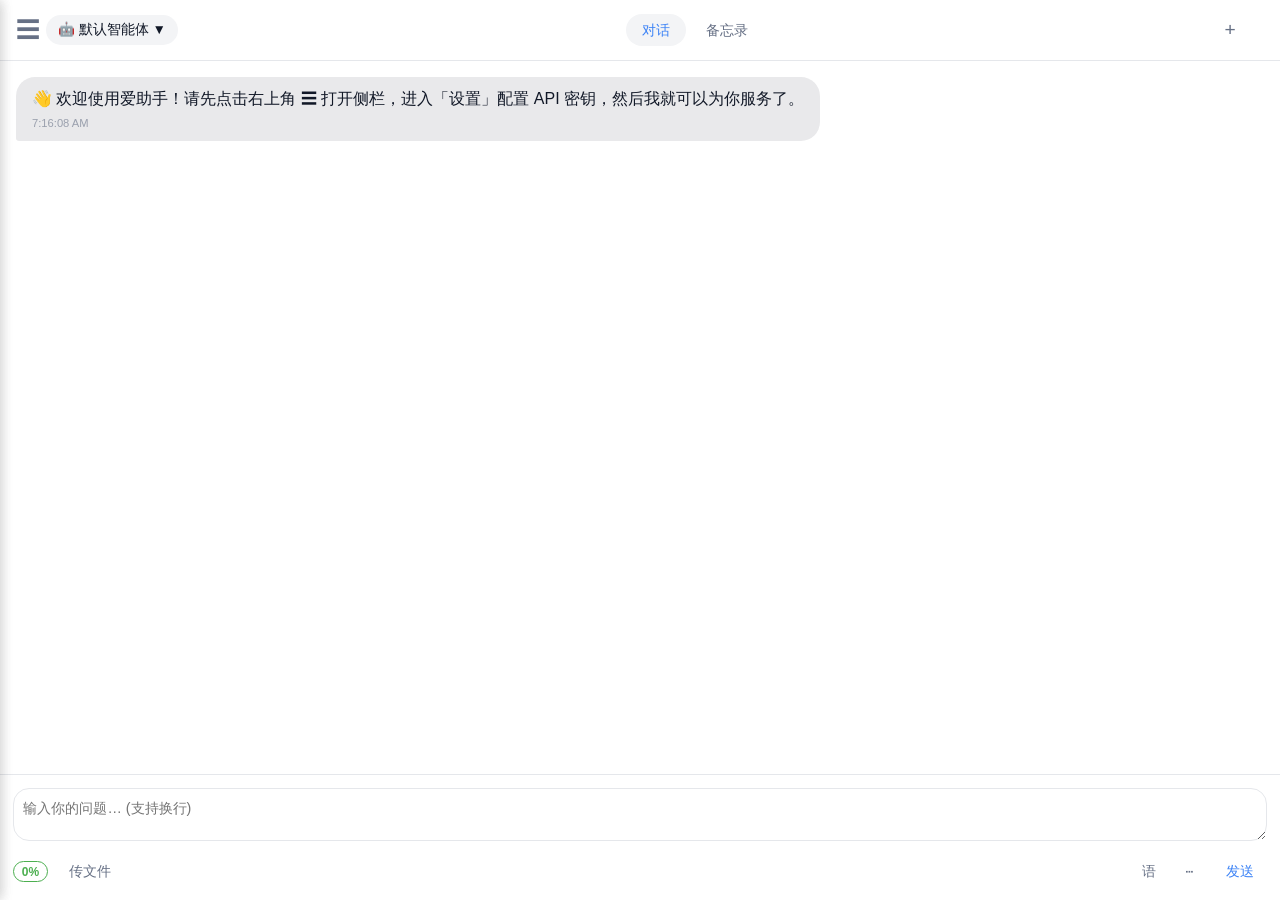
==== entry/src/main/resources/rawfile/index.html @ 748a13b6 "v0.9.19: sync love-helper v7.2.4 — 通话对话记录面板 absolute 覆盖布局 同步 UI 改动：chat-history-panel 去掉 display:fle" ====
﻿<!DOCTYPE html>
<html lang="zh-CN">
<head>
  <meta charset="UTF-8">
  <meta name="viewport" content="width=device-width, initial-scale=1.0, viewport-fit=cover, user-scalable=no">
  <title>私人AI助理 · 鸿蒙原生</title>
  <!-- 鸿蒙 WebView rawfile 下 navigator.onLine 误判离线，强制返回 true -->
  <script>
    try { Object.defineProperty(navigator, 'onLine', { get: () => true }); } catch(e) {}
    // Bridge 命名兼容：原生侧注册为 __nativeBridge__，同时暴露 nativeBridge 别名
    Object.defineProperty(window, 'nativeBridge', { get: function() { return window.__nativeBridge__; }, configurable: true });

    // 鸿蒙边缘返回/返回键处理
    // 按优先级逐层关闭：动态遮罩 > 浮层 > 抽屉 > 菜单 > 工具条 > 面板 > 退出App
    window._handleBack = function() {
      // === 第1层：动态遮罩对话框（按ID查找） ===
      var dynamicOverlays = ['整理确认卡片', '压缩确认对话框', '__导出选择对话框__'];
      for (var i = 0; i < dynamicOverlays.length; i++) {
        var el = document.getElementById(dynamicOverlays[i]);
        if (el) { el.remove(); return; }
      }
      // 智能体编辑遮罩（className不是id，用querySelector）
      var editMask = document.querySelector('.智能体编辑-编辑遮罩');
      if (editMask) { editMask.remove(); return; }
      // 智能体权限向导遮罩
      var permMask = document.querySelector('.智能体编辑-权限浮层-遮罩');
      if (permMask) { permMask.remove(); return; }
      // 动态创建的文件夹选择对话框 — 点取消按钮触发resolve(null)而不是直接remove，避免Promise卡死
      var folderDialog = document.querySelector('.智能体权限向导-遮罩');
      if (folderDialog) {
        var cancelBtn = folderDialog.querySelector('button[data-action="cancel"], button:last-child');
        if (cancelBtn) { cancelBtn.click(); return; }
        folderDialog.remove(); return;
      }

      // === 第2层：静态浮层（设置、添加智能体、冲突、头像预览） ===
      var overlays = document.querySelectorAll('.浮层');
      for (var i = 0; i < overlays.length; i++) {
        if (overlays[i].style.display !== 'none') {
          overlays[i].style.display = 'none';
          return;
        }
      }

      // === 第3层：抽屉（会话抽屉 / 备忘录抽屉） ===
      var drawer = document.querySelector('.抽屉.打开');
      if (drawer) { if (window.关闭抽屉) window.关闭抽屉(); return; }

      // === 第4层：编辑页面专属弹层 ===
      var activePanel = document.querySelector('.内容面板.激活');
      if (activePanel && activePanel.id === '编辑页面') {
        // 字号抽屉（有遮罩）
        if (window.隐藏字号抽屉) {
          var drawer = document.getElementById('字号抽屉');
          if (drawer && drawer.classList.contains('显示')) { window.隐藏字号抽屉(); return; }
        }
        // 格式菜单
        var fmtMenu = document.querySelector('.浮动格式菜单');
        if (fmtMenu && window.关闭格式菜单) { window.关闭格式菜单(); return; }
        // AI菜单
        var aiMenuCheck = document.querySelector('.ai辅助菜单');
        if (aiMenuCheck) { if (window.关闭AI菜单) window.关闭AI菜单(); return; }
        // 选区工具条
        var toolbar = document.getElementById('选区工具条');
        if (toolbar && toolbar.style.display !== 'none') { toolbar.style.display = 'none'; return; }
        // 颜色面板
        var cp = document.getElementById('颜色面板');
        if (cp && cp.style.display !== 'none') { cp.style.display = 'none'; return; }
        // 文件夹下拉菜单（在编辑页面内）
        var folderMenu = document.getElementById('文件夹下拉菜单');
        if (folderMenu && folderMenu.classList.contains('显示')) { if (window.关闭文件夹下拉菜单) window.关闭文件夹下拉菜单(); return; }
        // 标签选择页
        var tagPage = document.getElementById('标签选择页');
        if (tagPage && tagPage.style.display !== 'none') { if (window.关闭标签选择页) window.关闭标签选择页(); return; }
      }

      // === 第5层：备忘录面板专属弹层 ===
      if (activePanel && activePanel.id === '备忘录面板') {
        var folderMenu2 = document.getElementById('文件夹下拉菜单');
        if (folderMenu2 && folderMenu2.classList.contains('显示')) { if (window.关闭文件夹下拉菜单) window.关闭文件夹下拉菜单(); return; }
        var floatMenu = document.getElementById('全局浮动菜单');
        if (floatMenu && floatMenu.classList.contains('显示')) { if (window.关闭全局浮动菜单) window.关闭全局浮动菜单(); return; }
      }

      // === 第6层：对话面板专属弹层 ===
      if (activePanel && activePanel.id === '对话面板') {
        var moreMenu = document.querySelector('.更多菜单 .下拉内容.显示');
        if (moreMenu) { if (window.关闭更多菜单) window.关闭更多菜单(); return; }
      }

      // === 第6.5层：标签选择页（任何面板都可能打开） ===
      var tagPage = document.getElementById('标签选择页');
      if (tagPage && tagPage.style.display !== 'none') { if (window.关闭标签选择页) window.关闭标签选择页(); return; }

      // === 第7层：智能体编辑弹窗（记忆库面板） ===
      var ae = document.querySelector('.智能体编辑-编辑弹窗');
      if (ae) { ae.remove(); return; }

      // === 第7.5层：展开的卡片（优先于面板切换，否则侧滑返回会跳面板而不收起卡片） ===
      if (window._当前展开的卡片 && window._当前展开的卡片()) { if (window._收起所有卡片) window._收起所有卡片(); return; }

      // === 第8层：子面板切换 ===
      if (activePanel && activePanel.id !== '对话面板') {
        if (window.切换标签) {
          if (activePanel.id === '编辑页面') { window.切换标签('备忘录面板'); return; }
          else { window.切换标签('对话面板'); return; }
        }
      }

      // === 第9层：展开的卡片（已在第7.5层处理，此处为安全兜底） ===
      if (window._当前展开的卡片 && window._当前展开的卡片()) { if (window._收起所有卡片) window._收起所有卡片(); return; }

      // === 第10层：多选模式 ===
      if (window.多选状态 && window.多选状态.isActive) { if (window.多选状态.退出多选) window.多选状态.退出多选(); return; }

      // === 第11层：无任何面板可关 → 退出 App ===
      if (window.nativeBridge) { window.nativeBridge.exitApp(); return; }
    };
  </script>

  <!-- Live2D 运行时（融合新增，语音通话模式使用） -->
  <script src="live2dcubismcore.min.js"></script>
  <script src="l2d.bundle.js"></script>

  <link rel="stylesheet" href="css/样式.css?v=20260430i">
  <link rel="stylesheet" href="css/智能体编辑面板-样式.css">
  <link rel="stylesheet" href="assets/css/font-awesome.min.css">
  
  <!-- 核心模块：存储适配器必须最先加载 -->
  <script src="js模块/存储适配器.js"></script>
  
  <!-- 调试日志工具 -->
  <script src="js模块/调试日志.js"></script>
  
  <!-- 智能体管理模块 -->
  <script src="js模块/智能体管理.js?v=20260502a"></script>
  
  <!-- 记忆管理模块 -->
  <script src="js模块/AI记忆管理器.js?v=20260501e"></script>
  <script src="js模块/记忆压缩.js?v=20260501a"></script>
  <script src="js模块/智能提取.js?v=20260502a"></script>
  <script src="js模块/生成周报.js?v=20260501f"></script>
  <script src="js模块/数据备份.js?v=20260502a"></script>
  <script src="js模块/API调用.js?v=20260502a"></script>
  <script src="js模块/对话管理.js?v=20260502b"></script>
    <!-- 备忘录管理模块（拆分） -->
  <script src="js模块/多选状态管理器.js"></script>
  <script src="js模块/备忘录数据.js?v=20260501d"></script>
  <script src="js模块/备忘录管理器.js"></script>
  <script src="js模块/备忘录渲染.js?v=20260423b"></script>
  <script src="js模块/卡片滑动.js"></script>
  <script src="js模块/备忘录事件.js?v=20260423b"></script>
  <script src="js模块/备忘录接口.js"></script>
      <script src="https://cdn.sheetjs.com/xlsx-0.20.3/package/dist/xlsx.full.min.js"></script>
      <script src="js模块/jszip.min.js"></script>
  <script src="js模块/导出功能.js?v=20260423b"></script>
  <script>
    console.log('[DEBUG v4] 对话管理.js 加载了吗？', typeof window.添加消息到界面);
  </script>

  <script src="js模块/设置管理.js?v=20260430i"></script>
  
  <!-- 主入口拆分模块（UI事件绑定） -->
  <script src="js模块/全局函数.js"></script>
  <script src="js模块/智能体选择器.js?v=20260423b"></script>
  <script src="js模块/抽屉.js?v=20260423b"></script>
  <script src="js模块/标签页.js"></script>
  <script src="js模块/对话面板.js"></script>
  <script src="js模块/抽屉底部.js"></script>
  <script src="js模块/文件上传.js"></script>
  <script src="js模块/更多菜单.js"></script>
  <script src="js模块/设置浮层.js?v=20260430i"></script>
  <script src="js模块/备忘录UI.js?v=20260423b"></script>
  <script src="js模块/智能体编辑面板.js?v=20260502b"></script>
  <script src="js模块/智能体权限向导.js"></script>

  <!-- ★ 语音通话模块（融合新增） -->
  <script src="js模块/TTS-ASR桥接.js"></script>
  <script src="js模块/通话管理.js"></script>
  <script src="js模块/角色管理.js"></script>

  <!-- 最后加载初始化 -->
  <script src="js模块/初始化.js?v=20260430e"></script>
</head>
<body style="background:#0a0e1a">
<!-- 诗意启动画面：纯 CSS，JS 加载完自动隐藏 -->
<style>
  #启动loading { position:fixed; inset:0; z-index:999999; background:linear-gradient(135deg,#0a0e1a 0%,#1a2847 40%,#2d1f4a 100%); display:flex; flex-direction:column; align-items:center; justify-content:center; transition: opacity 0.8s ease; overflow:hidden; }
  #启动loading.隐藏 { opacity:0; pointer-events:none; }
  #启动loading .cloud-icon { width:72px; height:72px; border-radius:50%; background:linear-gradient(135deg,#6e8efb,#a777e3); box-shadow:0 0 40px rgba(110,142,251,0.3); margin-bottom:28px; }
  #启动loading .splash-title { font-size:32px; font-weight:300; color:rgba(255,255,255,0.95); letter-spacing:12px; margin-bottom:16px; }
  #启动loading .splash-couplet { font-size:13px; color:rgba(255,255,255,0.45); letter-spacing:3px; line-height:2; text-align:center; }
  #启动loading .star { position:absolute; width:2px; height:2px; background:#fff; border-radius:50%; }
  #启动loading .star1 { top:15%; left:20%; animation:twinkle 3s ease-in-out infinite; }
  #启动loading .star2 { top:25%; left:75%; animation:twinkle 4s ease-in-out 1s infinite; }
  #启动loading .star3 { top:60%; left:85%; animation:twinkle 3.5s ease-in-out 0.5s infinite; }
  @keyframes twinkle { 0%,100%{opacity:0.2;transform:scale(1)} 50%{opacity:0.8;transform:scale(1.5)} }

  /* ===== 通话验证浮层（融合 Phase 0，保留不动） ===== */
  #通话验证浮层 { position: fixed; inset: 0; z-index: 99999; background: linear-gradient(180deg,#0a0e1a 0%,#101018 100%); display: none; flex-direction: column; }
  #通话验证浮层.显示 { display: flex; }
  #通话验证浮层 .验证头部 { display: flex; align-items: center; justify-content: space-between; padding: 16px 20px; padding-top: max(env(safe-area-inset-top, 0px), 16px); flex-shrink: 0; border-bottom: 1px solid rgba(255,255,255,0.04); }
  #通话验证浮层 .验证头部 .标题 { font-size: 15px; font-weight: 500; color: rgba(255,255,255,0.85); }
  #通话验证浮层 .关闭验证按钮 { width: 34px; height: 34px; border-radius: 50%; background: rgba(255,255,255,0.06); border: 1px solid rgba(255,255,255,0.06); color: rgba(255,255,255,0.45); font-size: 16px; cursor: pointer; display: flex; align-items: center; justify-content: center; }
  #通话验证浮层 .关闭验证按钮:active { background: rgba(255,255,255,0.12); }
  #通话验证浮层 .验证结果区 { flex: 1; overflow-y: auto; padding: 16px 20px; }
  #通话验证浮层 .验证步骤 { padding: 10px 14px; margin-bottom: 6px; border-radius: 8px; font-size: 13px; line-height: 1.5; background: rgba(255,255,255,0.025); color: rgba(255,255,255,0.4); transition: all 0.25s ease; }
  #通话验证浮层 .验证步骤.通过 { background: rgba(34,197,94,0.08); color: #4ade80; }
  #通话验证浮层 .验证步骤.失败 { background: rgba(239,68,68,0.08); color: #f87171; }
  #通话验证浮层 .验证步骤.进行中 { background: rgba(59,130,246,0.08); color: #60a5fa; }
  #通话验证浮层 .画布容器 { margin: 0 20px 24px; border-radius: 14px; overflow: hidden; background: rgba(255,255,255,0.015); border: 1px solid rgba(255,255,255,0.04); display: flex; align-items: center; justify-content: center; aspect-ratio: 1; max-height: 280px; }
  #通话验证浮层 .画布容器 canvas { width: 100%; height: 100%; object-fit: contain; }

    
/* 流云记适配：语音通话浮层 = call-container */
#语音通话浮层 { width:100%; height:100vh; display:flex; flex-direction:column; position:relative; overflow:hidden; }

/* 语音通话浮层 = call-container 别名 */
#语音通话浮层 { width:100%; height:100vh; display:flex; flex-direction:column; position:relative; overflow:hidden; background:#0a0a0f; }
#语音通话浮层 .call-bg { position:absolute; inset:0; background:radial-gradient(ellipse at 50% 30%, #1a1a2e 0%, #0a0a0f 70%); z-index:0; }
#语音通话浮层 > *:not(.call-bg):not(.input-panel):not(.loading-overlay):not(.caption-area):not(.chat-toggle-btn) { position:relative; z-index:1; }
/* ===== 语音通话核心UI（豆包原版完整搬入） ===== */
* { margin:0; padding:0; box-sizing:border-box; }
html,body { width:100%; height:100%; overflow:hidden; font-family:-apple-system,"PingFang SC","Helvetica Neue",sans-serif; background:#0a0a0f; color:#fff; -webkit-font-smoothing:antialiased; }

/* ===== 角色选择页 ===== */
.char-select { position:absolute; inset:0; z-index:100; background:#0a0a0f; display:flex; flex-direction:column; padding:40px 20px 20px; overflow-y:auto; transition:opacity 0.5s,transform 0.5s; }
.char-select.hidden { opacity:0; transform:scale(1.05); pointer-events:none; }
.char-select-title { font-size:22px; font-weight:700; text-align:center; padding:24px 0 6px; background:linear-gradient(135deg,#fff 30%,rgba(255,255,255,0.5)); -webkit-background-clip:text; -webkit-text-fill-color:transparent; background-clip:text; }
.char-select-subtitle { font-size:13px; color:rgba(255,255,255,0.3); text-align:center; margin-bottom:24px; }
.call-bg { position:absolute; inset:0; z-index:0; background:radial-gradient(ellipse 120% 60% at 50% 20%, rgba(59,130,246,0.15) 0%, transparent 70%), radial-gradient(ellipse 80% 50% at 20% 70%, rgba(139,92,246,0.10) 0%, transparent 60%), radial-gradient(ellipse 70% 50% at 80% 65%, rgba(236,72,153,0.08) 0%, transparent 55%), linear-gradient(180deg,#0a0a0f 0%,#101018 40%,#0f0f1a 100%); }
.status-bar { position:relative; z-index:10; height:54px; display:flex; align-items:center; justify-content:space-between; padding:0 20px; padding-top:env(safe-area-inset-top,0); flex-shrink:0; }
.status-left { display:flex; flex-direction:column; align-items:flex-start; gap:2px; }
.status-role-name { font-size:11px; color:rgba(255,255,255,0.35); letter-spacing:1px; }
.status-dot { width:8px; height:8px; border-radius:50%; background:#22c55e; box-shadow:0 0 8px rgba(34,197,94,0.5); animation:pulse 2s infinite; display:var(--dot-display,block); flex-shrink:0; }
@keyframes pulse { 0%,100%{opacity:1} 50%{opacity:0.5} }
.status-text { font-size:13px; color:rgba(255,255,255,0.6); }
.hero-area { position:relative; z-index:2; flex:1; display:flex; flex-direction:column; align-items:center; justify-content:center; min-height:0; overflow:hidden; }
.live2d-container { position:relative; width:100%; flex:1; display:flex; align-items:center; justify-content:center; overflow:hidden; }
#live2dCanvas { width:100%; height:100%; display:block; }
.role-name { position:relative; z-index:3; font-size:18px; font-weight:600; letter-spacing:1px; background:linear-gradient(135deg,#fff 30%,rgba(255,255,255,0.6)); -webkit-background-clip:text; -webkit-text-fill-color:transparent; background-clip:text; }
.role-title { position:relative; z-index:3; font-size:11px; color:rgba(255,255,255,0.2); letter-spacing:2px; text-transform:uppercase; margin-bottom:4px; }
.role-status { position:relative; z-index:3; font-size:13px; color:rgba(255,255,255,0.45); transition:all 0.3s; }
.role-status.listening { color:rgba(34,197,94,0.8); }
.role-status.speaking { color:var(--accent-color,rgba(59,130,246,0.9)); }
.role-status.recording { color:rgba(239,68,68,0.8); }
.call-timer { position:relative; z-index:3; font-size:12px; color:rgba(255,255,255,0.3); font-variant-numeric:tabular-nums; letter-spacing:2px; font-weight:300; }
.action-bar { position:relative; z-index:10; padding:20px 20px 36px; padding-bottom:calc(env(safe-area-inset-bottom,0)+36px); display:flex; align-items:center; justify-content:center; gap:28px; flex-shrink:0; background:linear-gradient(0deg,rgba(10,10,15,0.9) 0%,transparent 100%); }
.main-mic { width:72px; height:72px; border-radius:50%; background:linear-gradient(135deg,var(--accent-color,#3b82f6),var(--accent-color-dark,#2563eb)); display:flex; align-items:center; justify-content:center; cursor:pointer; transition:all 0.3s; box-shadow:0 4px 20px rgba(59,130,246,0.3); position:relative; }
.main-mic.muted { background:rgba(255,255,255,0.1); box-shadow:none; }
.main-mic.recording { background:linear-gradient(135deg,#ef4444,#dc2626); box-shadow:0 4px 20px rgba(239,68,68,0.3); animation:micPulse 1.2s infinite; }
.main-mic.locked-recording { background:linear-gradient(135deg,#07c160,#059a4e); box-shadow:0 4px 20px rgba(7,193,96,0.3); animation:micPulse 1.2s infinite; }
.main-mic.mode-active { background:linear-gradient(135deg,#ef4444,#dc2626); box-shadow:0 4px 20px rgba(239,68,68,0.3); animation:micPulse 1.2s infinite; }
@keyframes micPulse { 0%,100%{transform:scale(1)} 50%{transform:scale(1.06)} }
@keyframes lockPulse { 0%,100%{transform:scale(1)} 50%{transform:scale(1.15)} }
.btn-recording { -webkit-user-select:none; user-select:none; -webkit-touch-callout:none; backdrop-filter:blur(8px); -webkit-backdrop-filter:blur(8px); background:rgba(255,255,255,0.06); border:1px solid rgba(255,255,255,0.08); transition:all 0.25s; }
.btn-recording.highlight { background:#f56c6c; color:#fff; border-color:#f56c6c; transform:scale(1.15); box-shadow:0 2px 12px rgba(245,108,108,0.4); }
.btn-recording.mode-highlight { background:#07c160; color:#fff; border-color:#07c160; transform:scale(1.15); box-shadow:0 2px 12px rgba(7,193,96,0.4); }
.btn-recording.lock-highlight { background:#ef4444; color:#fff; border-color:#ef4444; box-shadow:0 2px 12px rgba(239,68,68,0.4); animation:lockPulse 1.2s infinite; }
.btn-hidden { visibility:hidden !important; pointer-events:none !important; }
.main-mic.muted .mic-bar { display:block; }
.mic-bar { display:none; position:absolute; width:28px; height:2px; background:#ef4444; border-radius:1px; transform:rotate(-45deg); }

/* 录音波形动画 */
.mic-wave-wrap { position:relative; display:flex; align-items:center; justify-content:center; }
.mic-wave-bars { display:none; position:absolute; inset:-18px; align-items:flex-end; justify-content:center; gap:6px; pointer-events:none; }
.mic-wave-bars.active { display:flex; }
.mic-wave-bar { width:4px; border-radius:2px; background:linear-gradient(180deg, #3b82f6, #60a5fa); animation: waveJump 0.6s ease-in-out infinite; }
.mic-wave-bar:nth-child(1) { height:16px; animation-delay:0s; }
.mic-wave-bar:nth-child(2) { height:22px; animation-delay:0.1s; }
.mic-wave-bar:nth-child(3) { height:28px; animation-delay:0.2s; }
.mic-wave-bar:nth-child(4) { height:22px; animation-delay:0.3s; }
.mic-wave-bar:nth-child(5) { height:16px; animation-delay:0.4s; }
@keyframes waveJump { 0%,100%{transform:scaleY(0.4);opacity:0.5} 50%{transform:scaleY(1);opacity:1} }
.hangup-btn-circle { width:56px; height:56px; border-radius:50%; background:rgba(239,68,68,0.15); border:1px solid rgba(239,68,68,0.2); display:flex; align-items:center; justify-content:center; cursor:pointer; }
.hangup-btn-circle:hover { background:rgba(239,68,68,0.25); }
.hangup-btn-circle:active { transform:scale(0.92); }
.secondary-btn-circle { width:48px; height:48px; border-radius:50%; background:rgba(255,255,255,0.06); border:1px solid rgba(255,255,255,0.08); display:flex; align-items:center; justify-content:center; cursor:pointer; }
/* 面部聚焦缩放 */
.face-zoom-btn { position:absolute; z-index:15; left:12px; top:50%; transform:translateY(-50%); width:40px; height:40px; border-radius:50%; background:rgba(255,255,255,0.06); border:1px solid rgba(255,255,255,0.1); display:flex; align-items:center; justify-content:center; cursor:pointer; transition:all 0.3s; }
.face-zoom-btn.active { background:rgba(59,130,246,0.15); border-color:rgba(59,130,246,0.3); }
.face-zoom-btn svg { width:18px; height:18px; stroke:rgba(255,255,255,0.5); transition:stroke 0.3s; }
.face-zoom-btn.active svg { stroke:rgba(59,130,246,0.8); }
.face-zoom-panel { display:none; position:absolute; z-index:14; left:60px; top:50%; transform:translateY(-50%); height:220px; align-items:center; justify-content:center; background:rgba(15,15,25,0.85); backdrop-filter:blur(16px); -webkit-backdrop-filter:blur(16px); border-radius:20px; padding:16px 10px; border:1px solid rgba(255,255,255,0.06); }
.face-zoom-panel.show { display:flex; }
.face-zoom-slider { writing-mode:vertical-lr; direction:rtl; width:6px; height:180px; background:rgba(255,255,255,0.1); border-radius:3px; outline:none; accent-color:#3b82f6; }
.face-zoom-slider::-webkit-slider-thumb { -webkit-appearance:none; width:22px; height:22px; border-radius:50%; background:#3b82f6; cursor:pointer; box-shadow:0 0 10px rgba(59,130,246,0.4); }
.face-zoom-reset { font-size:10px; color:rgba(255,255,255,0.25); cursor:pointer; text-align:center; margin-top:4px; transition:color 0.2s; }
.face-zoom-reset:hover { color:rgba(255,255,255,0.5); }

.caption-area { position:absolute; z-index:10; left:0; right:0; bottom:100px; padding:0 24px 8px; display:flex; flex-direction:column; align-items:center; gap:4px; pointer-events:none; }
.caption-bubble { max-width:85%; padding:8px 16px; border-radius:16px; font-size:13px; line-height:1.5; backdrop-filter:blur(20px); -webkit-backdrop-filter:blur(20px); animation:captionIn 0.4s ease; text-align:center; }
@keyframes captionIn { from{opacity:0;transform:translateY(12px)scale(0.95)} to{opacity:1;transform:translateY(0)scale(1)} }
.caption-ai { background:var(--助理消息背景, rgba(255,255,255,0.06)); border:1px solid var(--边框色, rgba(255,255,255,0.1)); color:var(--助理消息文字, rgba(255,255,255,0.7)); }
.caption-user { background:var(--用户消息背景, rgba(59,130,246,0.1)); border:1px solid var(--边框色, rgba(59,130,246,0.15)); color:var(--用户消息文字, rgba(147,197,253,0.8)); }
.caption-interim { font-size:12px; color:var(--文字辅色, rgba(255,255,255,0.25)); font-style:italic; }
.chat-toggle-btn { position:relative; z-index:10; font-size:11px; color:rgba(255,255,255,0.2); cursor:pointer; padding:2px 10px; background:rgba(255,255,255,0.02); margin:0 auto 2px; }
.chat-history-panel { position:absolute; z-index:20; left:0; right:0; bottom:0; max-height:0; overflow:hidden; transition:max-height 0.4s cubic-bezier(0.4,0,0.2,1); background:linear-gradient(180deg,rgba(15,15,25,0.95) 0%,rgba(10,10,15,0.98) 100%); backdrop-filter:blur(30px); border-radius:20px 20px 0 0; }
.chat-history-panel.open { max-height:40vh; }
.chat-panel-header { display:flex; align-items:center; justify-content:space-between; padding:14px 20px 8px; border-bottom:1px solid rgba(255,255,255,0.05); flex-shrink:0; }
.chat-panel-title { font-size:14px; color:rgba(255,255,255,0.5); }
.chat-panel-clear { font-size:11px; color:rgba(255,255,255,0.2); cursor:pointer; margin-left:12px; }
.chat-panel-hide { font-size:11px; color:rgba(255,255,255,0.2); cursor:pointer; margin-left:12px; }
.chat-panel-hide:hover { color:rgba(255,255,255,0.5); }
.chat-history-list { overflow-y:auto; max-height:calc(40vh - 44px); -webkit-overflow-scrolling:touch; overscroll-behavior:contain; padding:10px 20px 24px; }
.chat-history-item { display:flex; gap:8px; margin-bottom:10px; }
.chat-history-item .chat-label { font-size:10px; color:rgba(255,255,255,0.2); width:28px; flex-shrink:0; text-align:right; }
.chat-history-item .chat-text { font-size:13px; line-height:1.5; color:rgba(255,255,255,0.6); }
.chat-history-item.user .chat-text { color:rgba(147,197,253,0.8); }
.loading-overlay { display:flex; position:absolute; inset:0; z-index:30; background:rgba(10,10,15,0.9); backdrop-filter:blur(10px); flex-direction:column; align-items:center; justify-content:center; gap:16px; transition:opacity 0.5s; }
.loading-overlay.hide { opacity:0; pointer-events:none; }
.loading-spinner { width:40px; height:40px; border:3px solid rgba(59,130,246,0.15); border-top-color:var(--accent-color,#3b82f6); border-radius:50%; animation:spin 0.8s linear infinite; }
@keyframes spin { to{transform:rotate(360deg)} }
.loading-text { font-size:14px; color:rgba(255,255,255,0.4); letter-spacing:1px; }

/* API Key 面板 + 输入面板 */
.char-switch-btn:hover { background:rgba(255,255,255,0.1); color:rgba(255,255,255,0.7); }
.status-right { display:flex; align-items:center; gap:12px; flex-shrink:0; }
.action-toggle-btn { width:36px; height:36px; border-radius:50%; background:rgba(255,255,255,0.06); border:1px solid rgba(255,255,255,0.08); display:flex; align-items:center; justify-content:center; cursor:pointer; color:rgba(255,255,255,0.5); transition:all 0.3s; flex-shrink:0; }
.action-toggle-btn:hover { background:rgba(255,255,255,0.1); color:rgba(255,255,255,0.8); }

/* ===== 表情动作面板 ===== */
.action-overlay { display:none; position:fixed; inset:0; z-index:900; background:transparent; }
.action-overlay.open { display:block; }
.action-overlay::before { content:''; position:fixed; inset:0; background:rgba(0,0,0,0.15); pointer-events:none; }
.action-panel { position:fixed; top:52px; right:8px; bottom:140px; width:58%; min-width:180px; max-width:260px; background:rgba(20,20,30,0.88); backdrop-filter:blur(24px); -webkit-backdrop-filter:blur(24px); border:1px solid rgba(255,255,255,0.08); border-radius:16px; overflow:hidden; animation:panelSlideIn 0.2s ease-out; box-shadow:-4px 0 24px rgba(0,0,0,0.4); }
@keyframes panelSlideIn { from{opacity:0;transform:translateX(20px);} to{opacity:1;transform:translateX(0);} }
.action-panel-header { display:flex; align-items:center; justify-content:space-between; padding:12px 14px 8px; position:sticky; top:0; z-index:2; background:rgba(20,20,30,0.95); }
.action-panel-title { font-size:13px; font-weight:600; color:rgba(255,255,255,0.7); }
.action-close-btn { width:24px; height:24px; border-radius:50%; background:rgba(255,255,255,0.06); display:flex; align-items:center; justify-content:center; cursor:pointer; font-size:12px; color:rgba(255,255,255,0.4); transition:all 0.2s; }
.action-close-btn:hover { background:rgba(255,68,68,0.2); color:#f44; }
.action-panel-body { padding:0 10px 10px; overflow-y:auto; max-height:calc(100% - 40px); scrollbar-width:thin; scrollbar-color:rgba(255,255,255,0.08) transparent; }
.action-panel-body::-webkit-scrollbar { width:4px; }
.action-panel-body::-webkit-scrollbar-thumb { background:rgba(255,255,255,0.08); border-radius:2px; }
.action-section { margin:4px 0; }
.action-section-label { font-size:11px; font-weight:500; margin-bottom:6px; letter-spacing:0.5px; opacity:0.7; }
.action-btn-grid { display:flex; flex-direction:column; gap:5px; }
.action-expr-grid .action-expr-btn { padding:4px 10px; border-radius:10px; border:1px solid rgba(255,255,255,0.08); background:rgba(255,255,255,0.04); color:rgba(255,255,255,0.7); font-size:12px; cursor:pointer; transition:all 0.2s; white-space:nowrap; }
.action-expr-grid .action-expr-btn:hover { background:rgba(255,255,255,0.1); border-color:rgba(255,255,255,0.2); transform:translateY(-1px); }
.action-expr-grid .action-expr-btn:active { transform:scale(0.95); }
.action-motion-grid .action-motion-btn { padding:4px 10px; border-radius:8px; border:1px solid rgba(139,92,246,0.15); background:rgba(139,92,246,0.08); color:rgba(255,255,255,0.7); font-size:12px; cursor:pointer; transition:all 0.2s; white-space:nowrap; }
.action-motion-grid .action-motion-btn:hover { background:rgba(139,92,246,0.18); border-color:rgba(139,92,246,0.3); transform:translateY(-1px); }
.action-motion-grid .action-motion-btn:active { transform:scale(0.95); }
.action-divider { height:1px; margin:12px 0; background:rgba(255,255,255,0.05); }
.action-empty-tip { color:rgba(255,255,255,0.2); font-size:13px; padding:4px 0; }

@media (min-width:560px) { .call-container { max-width:420px; margin:0 auto; border-radius:32px; height:100vh; max-height:800px; box-shadow:0 0 60px rgba(0,0,0,0.5); }   }

/* 自定义角色面板 */
.addchar-panel { display:none; position:absolute; inset:0; z-index:100; background:rgba(10,10,15,0.95); backdrop-filter:blur(20px); -webkit-backdrop-filter:blur(20px); flex-direction:column; align-items:center; justify-content:center; padding:20px; }
.addchar-panel-inner { width:100%; max-width:380px; max-height:90vh; overflow-y:auto; background:rgba(255,255,255,0.03); border-radius:20px; padding:24px; border:1px solid rgba(255,255,255,0.06); }
.addchar-field { margin-bottom:16px; }
.addchar-field label { display:block; font-size:12px; color:rgba(255,255,255,0.4); margin-bottom:6px; letter-spacing:0.5px; }
.addchar-field input[type="text"], .addchar-field textarea { width:100%; box-sizing:border-box; background:rgba(255,255,255,0.06); border:1px solid rgba(255,255,255,0.08); border-radius:10px; padding:10px 14px; color:#fff; font-size:14px; outline:none; }
.addchar-field input[type="text"]:focus, .addchar-field textarea:focus { border-color:rgba(99,102,241,0.4); }
.addchar-field textarea { resize:vertical; min-height:60px; }
.addchar-actions { display:flex; gap:12px; justify-content:flex-end; margin-top:24px; }
.addchar-upload-btn { display:inline-flex; align-items:center; gap:6px; padding:8px 16px; border-radius:8px; background:rgba(255,255,255,0.06); border:1px solid rgba(255,255,255,0.1); color:rgba(255,255,255,0.6); font-size:13px; cursor:pointer; }
.addchar-upload-btn:hover { background:rgba(255,255,255,0.1); }
/* 重命名角色弹窗 */
.tts-slider-row label { color:rgba(255,255,255,0.5); font-size:12px; width:32px; text-align:right; flex-shrink:0; }
.tts-slider-row input[type=range] { flex:1; height:6px; -webkit-appearance:none; appearance:none; background:rgba(255,255,255,0.1); border-radius:3px; outline:none; }
.tts-slider-row input[type=range]::-webkit-slider-thumb { -webkit-appearance:none; width:18px; height:18px; border-radius:50%; background:#8b5cf6; cursor:pointer; }
.tts-slider-row .tts-val { color:rgba(255,255,255,0.35); font-size:11px; width:32px; text-align:left; flex-shrink:0; }

/* 通话模式文字输入面板（豆包原版风格） */
.input-panel { display:none; position:absolute; inset:0; z-index:40; background:rgba(10,10,15,0.85); backdrop-filter:blur(12px); -webkit-backdrop-filter:blur(12px); flex-direction:column; align-items:center; justify-content:center; padding:24px; }
.input-panel[style*="flex"] { display:flex !important; }
.input-panel-box { width:100%; max-width:360px; display:flex; flex-direction:column; gap:16px; }
.input-panel-input { width:100%; box-sizing:border-box; background:rgba(255,255,255,0.08); border:1px solid rgba(255,255,255,0.12); border-radius:12px; padding:14px 16px; color:#fff; font-size:16px; outline:none; -webkit-appearance:none; }
.input-panel-input:focus { border-color:rgba(99,102,241,0.6); }
.input-panel-input::placeholder { color:rgba(255,255,255,0.3); }
.input-panel-actions { display:flex; gap:12px; justify-content:flex-end; }
.input-panel-btn { padding:10px 24px; border-radius:10px; border:none; font-size:14px; cursor:pointer; outline:none; }
.input-panel-btn.cancel { background:rgba(255,255,255,0.08); color:rgba(255,255,255,0.5); }
.input-panel-btn.send { background:linear-gradient(135deg,#6366f1,#8b5cf6); color:#fff; font-weight:500; }
</style>

<div id="启动loading">
  <div class="star star1"></div><div class="star star2"></div><div class="star star3"></div>
  <div class="cloud-icon"></div>
  <div class="splash-title">流云记</div>
  <div class="splash-couplet">流云过眼，万象皆成笔下记<br>片语关心，千山难隔耳边音</div>
</div>

<style>
header.顶部栏 { display:flex; }
</style>

<div id="应用容器">
  <!-- 顶部栏 -->
  <header class="顶部栏">
    <div class="左侧区">
      <button id="抽屉开关" class="菜单图标">☰</button>
      <span id="备忘录标题" style="font-size:0.9rem;font-weight:500;color:var(--文字辅色);">我的备忘录 (<span id="备忘录计数">0</span>)</span>
    </div>
    <div class="标签页容器">
      <button class="标签页按钮 激活" data-面板="对话面板">对话</button>
      <button class="标签页按钮" data-面板="备忘录面板">备忘录</button>
    </div>
    <div class="右侧区">
      <button id="清空对话按钮" class="图标按钮 简洁按钮" title="新建会话">+</button>
      <div class="备忘录更多菜单">
        <button id="备忘录更多按钮" class="菜单图标">⋯</button>
        <div id="全局浮动菜单" class="全局浮动菜单"></div>
      </div>
    </div>
  </header>

  <main id="主内容区">
    <!-- 对话面板 -->
    <div id="对话面板" class="内容面板 激活">
      <div class="对话布局">
        <section class="对话区域">
          <div id="消息列表" class="消息列表"></div>
          <div class="输入区域">
            <textarea id="用户输入框" rows="2" placeholder="输入你的问题… (支持换行)" onkeydown="if(event.key==='Enter'&&!event.shiftKey){event.preventDefault();document.getElementById('发送消息按钮').click()}"></textarea>
            <div class="输入工具条">
              <!-- 深度思索已移至下拉菜单 -->
              
              <button id="上下文占用率按钮" class="上下文占用率 安全" title="点击压缩对话历史">0%</button>
              <button id="上传文件按钮" class="次要按钮 简洁按钮">传文件</button>
              <input type="file" id="文件选择器" style="display: none;" accept=".html,.htm,.md,.js,.css,.txt,.json,.xml,.docx,.xlsx,.xls,.pptx">
              <span id="文件状态" class="文件状态" style="display: none;"></span>
              
              <label class="无痕标记" id="无痕标记提示" style="display: none;">无痕模式</label>
              <div class="更多菜单">
                <button id="电话预留按钮" class="次要按钮 简洁按钮" title="电话功能（即将上线）">语</button>
                <button id="更多按钮" class="次要按钮 简洁按钮">⋯</button>
                <div class="下拉内容">
                  <label class="下拉菜单项">
                    <input type="checkbox" id="联网搜索开关"> 联网搜索
                  </label>
                  <button id="无痕会话按钮" title="切换会话后不保留记录 · AI仍可能从备忘录记住信息">无痕模式</button>
                  <label class="下拉菜单项">
                    <input type="checkbox" id="深度思索开关-下拉"> 深度思索
                  </label>
                </div>
              </div>
              <button id="发送消息按钮" class="主要按钮 简洁按钮">发送</button>
            </div>
          </div>
        </section>
      </div>
    </div>

    <!-- 备忘录面板 -->
    <div id="备忘录面板" class="内容面板">
      <div class="备忘录界面">
        <div class="备忘录头部">
          <h2>我的备忘录</h2>
          <div id="AI筛选模式条" class="AI筛选模式条">
            <span class="AI筛选标题"></span>
            <span class="AI筛选数量"></span>
            <button id="清除AI筛选" class="清除AI筛选按钮" title="清除AI筛选，恢复正常视图">×</button>
          </div>
          <div class="备忘录头部按钮组"></div>
        </div>
        
        <div class="备忘录搜索框">
          <i class="fa fa-search"></i>
          <input type="text" id="备忘录搜索框" placeholder="搜索标题或内容...">
        </div>
        
        <div id="备忘录卡片列表" class="备忘录卡片列表"></div>
        
        <div class="备忘录列表空状态" id="备忘录空状态">
          <div class="空状态图标">📝</div>
          <p class="空状态文本">还没有备忘录</p>
          <p class="空状态副文本">点击下方按钮创建第一条备忘录</p>
          <button id="空状态新建按钮" class="空状态按钮">+ 创建第一条</button>
        </div>
      </div>
      <button id="悬浮新建按钮" class="悬浮新建按钮">+</button>
    </div>

    <!-- 备忘录编辑页面 -->
    <div id="编辑页面" class="内容面板">
      <div class="编辑页面">
        <header class="编辑页面头部">
          <button id="返回按钮" class="编辑页面按钮 返回按钮强化">← 返回</button>
          <div class="编辑页面按钮组">
            <button id="撤销按钮" class="编辑页面按钮"><i class="fa fa-undo text-xl"></i></button>
            <button id="重做按钮" class="编辑页面按钮"><i class="fa fa-repeat text-xl"></i></button>
            <button id="编辑页面AI整理按钮" class="编辑页面按钮 AI整理按钮" title="让AI帮你整理标题、标签和分类">AI整理</button>
            <button id="导出当前篇按钮" class="编辑页面按钮" title="导出当前这篇备忘录">导出</button>
          </div>
          <button id="保存按钮" class="编辑页面主要按钮">完成</button>
        </header>
        <main class="编辑页面内容">
          <input id="编辑标题" type="text" placeholder="标题" class="编辑标题">
          <div class="编辑页面元数据">
            <div class="文件夹选择器">
              <button id="文件夹选择按钮" class="文件夹选择按钮">
                <i class="fa fa-folder-open-o"></i>
                <span id="当前文件夹名称">默认</span>
                <i class="fa fa-chevron-down text-xs"></i>
              </button>
              <div id="文件夹下拉菜单" class="文件夹下拉菜单"></div>
            </div>
            <span id="编辑时间戳" class="编辑时间戳"></span>
            <div class="标签选择器">
              <button id="标签按钮" class="标签按钮" type="button">
                <i class="fa fa-tags"></i> 标签
                <span id="已选标签数" class="已选标签数" style="display:none"></span>
              </button>
            </div>
            <div id="标签选择页" class="标签选择页" style="display:none">
              <!-- 导航栏 -->
              <div class="标签选择页导航">
                <span class="标签选择页返回" id="关闭标签页">取消</span>
                <span class="标签选择页标题">标签</span>
                <span class="标签选择页确认" id="确认标签选择">完成</span>
              </div>
              <!-- 已选标签 + 搜索 -->
              <div class="标签选择页已选区">
                <div class="标签选择页已选标题">已选标签</div>
                <div class="标签选择页已选列表" id="已选标签列表"></div>
                <div class="标签搜索条">
                  <input id="标签搜索框" type="text" class="标签搜索输入" placeholder="搜索标签">
                </div>
              </div>
              <!-- 全部标签 -->
              <div class="标签选择页全部标题">
                <span>全部标签</span>
                <span id="编辑标签按钮">编辑</span>
              </div>
              <div class="标签选择页卡片区" id="标签卡片容器"></div>
              <div class="标签选择页列表区" id="标签列表容器" style="display:none"></div>
              <div class="标签新建按钮" id="新建标签按钮">+ 新建标签</div>
            </div>
          </div>
          <div id="编辑内容" class="编辑内容区" contenteditable="true" placeholder="开始书写你的灵感..."></div>
          
          <!-- 选区工具条（选文字后弹出） -->
          <div id="选区工具条" class="选区工具条" style="display: none;">
            <button data-action="bold" class="工具条按钮" title="加粗">B</button>
            <button data-action="color" class="工具条按钮" title="颜色">🎨</button>
            <div id="颜色面板" class="颜色面板" style="display: none;">
              <button data-color="#e74c3c" class="颜色按钮" style="background: #e74c3c;"></button>
              <button data-color="#f1c40f" class="颜色按钮" style="background: #f1c40f;"></button>
              <button data-color="#2ecc71" class="颜色按钮" style="background: #2ecc71;"></button>
              <button data-color="#3498db" class="颜色按钮" style="background: #3498db;"></button>
              <button data-color="#9b59b6" class="颜色按钮" style="background: #9b59b6;"></button>
              <button data-color="#333333" class="颜色按钮" style="background: #333333;"></button>
              <button data-color="theme" class="颜色按钮 主题色按钮" title="主题色">T</button>
            </div>
          </div>
          <!-- 字号抽屉（从底部滑上来） -->
          <div id="字号抽屉" class="字号抽屉" style="display: none;">
            <div class="抽屉头部">
              <span>调整字号</span>
              <button id="关闭字号抽屉" class="抽屉关闭按钮">×</button>
            </div>
            <div class="抽屉内容">
              <input type="range" id="抽屉字号滑块" min="12" max="32" value="16" step="1">
              <div class="字号标注">
                <span>12</span>
                <span id="抽屉字号显示">16px</span>
                <span>32</span>
              </div>
            </div>
          </div>
        </main>
        <div class="编辑页面工具栏">
          <button data-tool="format" class="工具栏按钮" title="格式">Aa</button>
          <button data-tool="size" class="工具栏按钮" title="字号">字</button>
          <button data-tool="todoList" class="工具栏按钮" title="待办">O</button>
          <button data-tool="image" class="工具栏按钮" title="图片">图</button>
          <button data-tool="attach" class="工具栏按钮" title="附件">附</button>
          <button data-tool="ai" class="工具栏按钮" title="AI辅助">AI</button>
        </div>
      </div>
    </div>

    <!-- 智能体编辑面板（双面板） -->
    <div id="记忆库面板" class="内容面板">
      <div class="智能体编辑面板">
        <div class="智能体编辑-左列" id="智能体编辑-左列"></div>
        <div class="智能体编辑-右列" id="智能体编辑-右列"></div>
      </div>
    </div>
  </main>

  <!-- 会话抽屉 -->
  <div id="会话抽屉" class="抽屉">
    <div class="抽屉内容">
      <div class="抽屉头部">
        <div class="抽屉头像区" id="抽屉头像区">
          <img id="抽屉智能体头像" class="抽屉头像-img" alt="avatar">
          <div id="抽屉智能体名" class="抽屉智能体名"></div>
          <div class="抽屉头像占位" id="抽屉头像占位">
            <span>📷</span>
          </div>
        </div>
        <button id="新建会话按钮抽屉" class="主要按钮 简洁按钮">+ 新建</button>
      </div>
      <ul id="会话列表" class="会话列表">
        <li class="会话项 当前会话" data-会话id="default">
          <span class="会话名称">默认会话</span>
          <span class="会话时间">刚刚</span>
        </li>
      </ul>
      <div class="抽屉底部">
        <button id="打开记忆库按钮" class="抽屉底部按钮">记忆库管理</button>

        <button id="打开设置按钮抽屉" class="抽屉底部按钮">设置</button>
      </div>
    </div>
  </div>
  
  <!-- 备忘录抽屉 -->
  <div id="备忘录抽屉" class="抽屉">
    <div class="抽屉内容">
      <div class="筛选内容" id="筛选内容">
        <!-- 由 备忘录渲染.js 动态渲染 -->
      </div>
      <div class="抽屉头部">
        <h3>文件夹</h3>
        <button id="新建文件夹按钮抽屉" class="主要按钮 简洁按钮">+ 新建文件夹</button>
      </div>
      <div id="文件夹树" class="文件夹树">
        <div id="folderTreeContainer" class="folder-tree-container"></div>
      </div>
      <div class="抽屉底部">
        <!-- 文件夹管理功能已整合到右键菜单 -->
      </div>
    </div>
  </div>
  
  <div id="抽屉遮罩" class="抽屉遮罩"></div>

  <!-- 添加智能体浮层 -->
  <div id="添加智能体浮层" class="浮层" style="display: none;">
    <div class="浮层内容" style="max-width: 480px;">
      <div class="浮层头部">
        <h3>添加新智能体</h3>
        <button id="关闭添加智能体浮层" class="关闭按钮">✖</button>
      </div>
      <div style="padding: 1.5rem;">
        <div style="margin-bottom: 1rem;">
          <label style="display: block; margin-bottom: 0.5rem; font-size: 0.9rem;">名称</label>
          <input type="text" id="新智能体名称" placeholder="给智能体起个名字" style="width: 100%; padding: 0.6rem; border: 1px solid #e0e0e0; border-radius: 0.5rem; font-size: 0.9rem;" maxlength="20">
        </div>
        <div style="margin-bottom: 1rem;">
          <label style="display: block; margin-bottom: 0.5rem; font-size: 0.9rem;">图标</label>
          <div id="新智能体图标选择" style="display: flex; gap: 0.5rem; flex-wrap: wrap;">
            <button class="图标选项" data-icon="🤖" style="padding:0.4rem 0.8rem; border:1px solid #e0e0e0; border-radius:0.5rem; cursor:pointer; font-size:1.2rem; background:#f5f5f5;">🤖</button>
            <button class="图标选项" data-icon="🧙" style="padding:0.4rem 0.8rem; border:1px solid #e0e0e0; border-radius:0.5rem; cursor:pointer; font-size:1.2rem; background:#fff;">🧙</button>
            <button class="图标选项" data-icon="🦊" style="padding:0.4rem 0.8rem; border:1px solid #e0e0e0; border-radius:0.5rem; cursor:pointer; font-size:1.2rem; background:#fff;">🦊</button>
            <button class="图标选项" data-icon="🦉" style="padding:0.4rem 0.8rem; border:1px solid #e0e0e0; border-radius:0.5rem; cursor:pointer; font-size:1.2rem; background:#fff;">🦉</button>
            <button class="图标选项" data-icon="🐱" style="padding:0.4rem 0.8rem; border:1px solid #e0e0e0; border-radius:0.5rem; cursor:pointer; font-size:1.2rem; background:#fff;">🐱</button>
            <button class="图标选项" data-icon="🌟" style="padding:0.4rem 0.8rem; border:1px solid #e0e0e0; border-radius:0.5rem; cursor:pointer; font-size:1.2rem; background:#fff;">🌟</button>
            <button class="图标选项" data-icon="📚" style="padding:0.4rem 0.8rem; border:1px solid #e0e0e0; border-radius:0.5rem; cursor:pointer; font-size:1.2rem; background:#fff;">📚</button>
            <button class="图标选项" data-icon="🎯" style="padding:0.4rem 0.8rem; border:1px solid #e0e0e0; border-radius:0.5rem; cursor:pointer; font-size:1.2rem; background:#fff;">🎯</button>
          </div>
        </div>
        <div style="margin-bottom: 1rem; padding: 0.6rem; background: #f0f5ff; border-radius: 0.5rem; font-size: 0.8rem; color: #555;">
          💡 新建角色默认无权查看你的备忘录。后续可在智能体设置中为其开放特定文件夹的访问权限。
        </div>
        <div style="display: flex; gap: 0.75rem; margin-top: 1.5rem;">
          <button id="确认添加智能体" class="主要按钮 简洁按钮" style="flex:1;">确认创建</button>
          <button id="取消添加智能体" class="次要按钮 简洁按钮" style="flex:1;">取消</button>
        </div>
      </div>
    </div>
  </div>

  <!-- 设置浮层 -->
  <div id="设置浮层" class="浮层" style="display: none;">
    <div class="浮层内容">
      <div class="浮层头部">
        <h3>设置</h3>
        <button id="关闭设置按钮" class="关闭按钮">✖</button>
      </div>
      <div class="设置主体">
        <!-- API设置 卡片 -->
        <div class="设置分组">
          <h4>🔌 API 设置</h4>
          <label>DeepSeek API 密钥</label>
          <input type="password" id="API密钥输入" placeholder="sk-...">
          <div class="提示文字">从 <a href="https://platform.deepseek.com/" target="_blank" style="color: var(--强调色);">DeepSeek 控制台</a> 获取</div>
          <label>百度搜索 API 密钥</label>
          <input type="password" id="百度搜索密钥输入" placeholder="千帆智能搜索 API Key">
          <div class="提示文字">从 <a href="https://console.bce.baidu.com/ai-search/qianfan/ais/console/apiKey" target="_blank" style="color: var(--强调色);">百度千帆控制台</a> 申请</div>
          <div class="按钮行">
            <button id="保存API密钥按钮" class="主要按钮 简洁按钮">保存</button>
          </div>
        </div>

        <!-- 数据备份 卡片 -->
        <div class="设置分组">
          <h4>💾 数据备份</h4>
          <div class="提示文字">每日自动备份到应用内，最多保留 7 份。可恢复、导出分享或删除。</div>
          <div id="备份状态容器" style="margin-bottom: 0.5rem;"></div>
          <div id="备份按钮容器" class="按钮行">
            <button id="立即备份按钮" class="次要按钮 简洁按钮" data-操作="立即备份">立即备份</button>
            <button id="导出当前列表按钮" class="次要按钮 简洁按钮" onclick="window.导出当前列表?.()">导出全部</button>
            <button id="恢复备份按钮" class="次要按钮 简洁按钮" onclick="window.导入备份文件?.()">从备份恢复</button>
          </div>
        </div>

        <!-- 外观设置 卡片 -->
        <div class="设置分组">
          <h4>🎨 外观</h4>
          <select id="主题选择">
            <!-- 由 设置浮层.js 刷新主题选择器() 动态填充 -->
          </select>
          <div class="提示文字">切换应用主题颜色</div>
        </div>

        <!-- 关系映射 卡片 -->
        <div class="设置分组">
          <h4>🔗 人物关系映射</h4>
          <div class="提示文字">自定义关系词 → 类别映射，一行一个。格式：<code>关系词 → 类别</code>，如 <code>导师 → 🎓 师长</code>。</div>
          <textarea id="关系映射编辑框" placeholder="导师 → 🎓 师长&#10;学长 → 🤝 朋友&#10;教练 → 🎓 师长"></textarea>
          <div class="按钮行">
            <button id="保存关系映射按钮" class="次要按钮 简洁按钮">保存映射</button>
            <span id="关系映射状态" style="font-size: 0.8rem; color: var(--文字辅色, #9ca3af);"></span>
          </div>
        </div>

        <!-- 输出模式 卡片 -->
        <div class="设置分组">
          <h4>⚙️ 输出模式</h4>
          <div class="设置开关行">
            <label class="开关标签">
              <input type="checkbox" id="流式输出开关">
              <span>流式输出</span>
            </label>
            <span style="font-size: 0.75rem; color: var(--文字辅色, #9ca3af);">关闭后支持函数调用</span>
          </div>
        </div>

        <!-- 字体大小 卡片 -->
        <div class="设置分组">
          <h4>🔤 字体大小</h4>
          <div class="设置字体大小行">
            <div class="比例标签">
              <span>小</span>
              <span id="字体大小比例显示" style="font-weight: 600; color: var(--强调色);">标准</span>
              <span>大</span>
            </div>
            <input type="range" id="字体大小滑条" class="字体大小滑条" min="0.75" max="1.5" step="0.05" value="1">
            <div class="字体大小预览区" id="字体大小预览区">
              <div class="预览标题">预览</div>
              <div class="预览正文" id="字体大小预览正文">你好！今天有什么想聊的？可以让我帮忙搜索信息、管理备忘录，或者随便聊聊天~</div>
            </div>
          </div>
        </div>
      </div>
    </div>
  </div>

  <!-- 冲突解决浮层（用于记忆更新时的用户确认） -->
  <div id="冲突解决浮层" class="浮层" style="display: none;">
    <div class="浮层内容" style="max-width: 600px;">
      <div class="浮层头部">
        <h3>⚠️ 记忆冲突检测</h3>
        <button id="关闭冲突浮层按钮" class="关闭按钮">✖</button>
      </div>
      <div class="设置主体" style="max-height: 60vh; overflow-y: auto;">
        <p>检测到以下记忆与现有记忆相似，请选择处理方式：</p>
        <div class="冲突内容对比" style="margin: 1rem 0;"></div>
        <div style="display: flex; gap: 1rem; justify-content: flex-end; margin-top: 1rem;">
          <button class="冲突合并按钮" style="background: #3498db; color: white; border: none; padding: 0.5rem 1rem; border-radius: 0.5rem;">合并</button>
          <button class="冲突替换按钮" style="background: #e67e22; color: white; border: none; padding: 0.5rem 1rem; border-radius: 0.5rem;">替换旧记忆</button>
          <button class="冲突跳过按钮" style="background: #95a5a6; color: white; border: none; padding: 0.5rem 1rem; border-radius: 0.5rem;">跳过（不添加）</button>
        </div>
      </div>
    </div>
  </div>

  <!-- 头像预览浮层 -->
  <div id="头像预览浮层" class="浮层" style="display: none;">
    <div class="浮层内容" style="max-width: 360px; text-align: center;">
      <div style="padding: 1.5rem;">
        <img id="头像预览图片" style="width: 200px; height: 200px; border-radius: 12px; object-fit: cover; margin-bottom: 1rem;" alt="头像">
        <div id="头像预览名字" style="font-size: 1.1rem; font-weight: 600; margin-bottom: 1rem;"></div>
        <div style="display: flex; gap: 0.75rem; justify-content: center;">
          <button id="更换头像按钮" class="主要按钮 简洁按钮">📷 更换头像</button>
          <button id="关闭头像预览" class="次要按钮 简洁按钮">关闭</button>
        </div>
      </div>
    </div>
  </div>

  <!-- 隐藏的文件选择框 -->
  <input type="file" id="头像文件选择" accept="image/*" style="display: none;">

  <!-- ===== 通话验证浮层（融合 Phase 0） ===== -->
  <div id="通话验证浮层">
    <div class="验证头部">
      <span class="标题">🔬 语音通话环境验证</span>
      <button class="关闭验证按钮" id="关闭验证浮层">✖</button>
    </div>
    <div class="验证结果区" id="验证结果区"></div>
    <div class="画布容器" id="验证画布容器"></div>
  </div>

    <!-- ===== 语音通话浮层（豆包原版完整搬入） ===== -->
<div id="语音通话浮层" style="display:none">
  <div class="call-bg"></div>

  <div class="loading-overlay" id="loadingOverlay">
    <div class="loading-spinner"></div>
    <div class="loading-text">正在加载 Live2D 角色...</div>
  </div>

  <div class="status-bar">
    <div class="status-left"><div style="display:flex;align-items:center;gap:8px"><div class="status-dot"></div><span class="status-text" id="statusText">连接中...</span></div><span class="status-role-name" id="roleName">加载中...</span></div>
    <div class="status-right">
      <div class="action-toggle-btn" id="actionToggleBtn" title="表情与动作">
        <svg viewBox="0 0 24 24" width="18" height="18" fill="none" stroke="currentColor" stroke-width="1.8"><circle cx="12" cy="12" r="10"/><path d="M8 14s1.5 2 4 2 4-2 4-2"/><line x1="9" y1="9" x2="9.01" y2="9"/><line x1="15" y1="9" x2="15.01" y2="9"/></svg>
      </div>
      <div class="char-switch-btn" id="charSwitchBtn" title="切换角色">⬥</div>
    </div>
  </div>


  

  <div class="hero-area">
    <div class="live2d-container" id="live2dContainer"><canvas id="live2dCanvas"></canvas></div>
    <!-- 面部聚焦缩放 -->
    <div class="face-zoom-btn" id="faceZoomBtn" title="面部聚焦">
      <svg viewBox="0 0 24 24" fill="none" stroke-width="1.8"><circle cx="11" cy="11" r="7"/><line x1="16.5" y1="16.5" x2="21" y2="21"/><line x1="9" y1="11" x2="13" y2="11"/><line x1="11" y1="9" x2="11" y2="13"/></svg>
    </div>
    <div class="face-zoom-panel" id="faceZoomPanel">
      <input type="range" class="face-zoom-slider" id="faceZoomSlider" min="0" max="100" value="0" orient="vertical" />
      <span class="face-zoom-reset" id="faceZoomReset">重置</span>
    </div>
  </div>

  <div class="caption-area">
    <div class="caption-bubble caption-ai" id="aiCaption" style="display:none;"></div>
    <div class="caption-bubble caption-user" id="userCaption" style="display:none;"></div>
    <div class="caption-interim" id="interimCaption" style="display:none;"></div>
  </div>

  <div class="chat-toggle-btn" id="toggleChatBtn"><span id="toggleChatLabel">显示对话</span><span class="chat-toggle-status" id="roleStatus"></span></div>

  <div class="action-bar">
    <div class="secondary-btn-circle" id="keyboardBtn">
      <svg viewBox="0 0 24 24" width="20" height="20" fill="none" stroke="rgba(255,255,255,0.6)" stroke-width="1.8"><rect x="2" y="6" width="20" height="12" rx="2"/><line x1="6" y1="10" x2="6.01" y2="10"/><line x1="10" y1="10" x2="10.01" y2="10"/><line x1="14" y1="10" x2="14.01" y2="10"/><line x1="18" y1="10" x2="18.01" y2="10"/><line x1="7" y1="14" x2="17" y2="14"/></svg>
    </div>
    <div class="mic-wave-wrap">
      <div class="mic-wave-bars" id="micWaveBars">
        <div class="mic-wave-bar"></div>
        <div class="mic-wave-bar"></div>
        <div class="mic-wave-bar"></div>
        <div class="mic-wave-bar"></div>
        <div class="mic-wave-bar"></div>
      </div>
      <div class="main-mic" id="micBtn">
        <svg width="26" height="26" viewBox="0 0 24 24" fill="none" stroke="#fff" stroke-width="2"><rect x="9" y="2" width="6" height="13" rx="3"/><path d="M5 11a7 7 0 0 0 14 0"/><line x1="12" y1="18" x2="12" y2="22"/><line x1="8" y1="22" x2="16" y2="22"/></svg>
        <div class="mic-bar"></div>
      </div>
    </div>

    <div class="secondary-btn-circle" id="settingsBtn" title="设置 API Key">
      <svg viewBox="0 0 24 24" width="18" height="18" fill="none" stroke="rgba(255,255,255,0.6)" stroke-width="1.8"><path d="M12 15a3 3 0 1 0 0-6 3 3 0 0 0 0 6Z"/><path d="M19.4 15a1.65 1.65 0 0 0 .33 1.82l.06.06a2 2 0 0 1 0 2.83 2 2 0 0 1-2.83 0l-.06-.06a1.65 1.65 0 0 0-1.82-.33 1.65 1.65 0 0 0-1 1.51V21a2 2 0 0 1-2 2 2 2 0 0 1-2-2v-.09A1.65 1.65 0 0 0 9 19.4a1.65 1.65 0 0 0-1.82.33l-.06.06a2 2 0 0 1-2.83 0 2 2 0 0 1 0-2.83l.06-.06A1.65 1.65 0 0 0 4.68 15a1.65 1.65 0 0 0-1.51-1H3a2 2 0 0 1-2-2 2 2 0 0 1 2-2h.09A1.65 1.65 0 0 0 4.6 9a1.65 1.65 0 0 0-.33-1.82l-.06-.06a2 2 0 0 1 0-2.83 2 2 0 0 1 2.83 0l.06.06A1.65 1.65 0 0 0 9 4.68a1.65 1.65 0 0 0 1-1.51V3a2 2 0 0 1 2-2 2 2 0 0 1 2 2v.09a1.65 1.65 0 0 0 1 1.51 1.65 1.65 0 0 0 1.82-.33l.06-.06a2 2 0 0 1 2.83 0 2 2 0 0 1 0 2.83l-.06.06A1.65 1.65 0 0 0 19.4 9a1.65 1.65 0 0 0 1.51 1H21a2 2 0 0 1 2 2 2 2 0 0 1-2 2h-.09a1.65 1.65 0 0 0-1.51 1Z"/></svg>
    </div>
    <div class="hangup-btn-circle" id="hangupBtn">
      <svg viewBox="0 0 24 24" width="22" height="22" fill="none" stroke="#ef4444" stroke-width="1.8"><path d="M22 16.92v3a2 2 0 0 1-2.18 2 19.79 19.79 0 0 1-8.63-3.07 19.5 19.5 0 0 1-6-6 19.79 19.79 0 0 1-3.07-8.67A2 2 0 0 1 4.11 2h3a2 2 0 0 1 2 1.72 12.84 12.84 0 0 0 .7 2.81 2 2 0 0 1-.45 2.11L8.09 9.91a16 16 0 0 0 6 6l1.27-1.27a2 2 0 0 1 2.11-.45 12.84 12.84 0 0 0 2.81.7A2 2 0 0 1 22 16.92z"/></svg>
    </div>
  </div>

  

  
    <div class="rename-btns" style="display:none;position:absolute;z-index:30;left:0;right:0;bottom:calc(var(--action-bar-height, 92px) + env(safe-area-inset-bottom, 0) + 60px);padding:8px 24px;gap:10px;justify-content:center;background:rgba(10,10,15,0.9);backdrop-filter:blur(12px);-webkit-backdrop-filter:blur(12px);border-radius:14px;border:1px solid rgba(255,255,255,0.06);">
      <button class="rename-cancel" id="renameCancel">取消</button>
      <button class="rename-save" id="renameSave">保存</button>
    </div>
    <button class="rename-reset" id="renameReset" style="display:none;position:absolute;z-index:29;left:50%;transform:translateX(-50%);bottom:calc(var(--action-bar-height, 92px) + env(safe-area-inset-bottom, 0) + 16px);font-size:11px;color:rgba(255,255,255,0.3);cursor:pointer;padding:4px 16px;background:rgba(255,255,255,0.04);border-radius:20px;border:1px solid rgba(255,255,255,0.06);">恢复默认名字</button>
  
  <div class="chat-history-panel" id="chatPanel">
    <div class="chat-panel-header"><span class="chat-panel-title">对话记录</span><div><span class="chat-panel-clear" id="clearChatBtn">清空</span><span class="chat-panel-hide" id="hideChatBtn">隐藏</span></div></div>
    <div class="chat-history-list" id="chatList"></div>
  </div>

  <div class="action-overlay" id="actionOverlay">
    <div class="action-panel">
      <div class="action-panel-header">
        <span class="action-panel-title">表情与动作</span>
        <span class="action-close-btn" id="actionCloseBtn">✕</span>
      </div>
      <div class="action-panel-body">
        <div class="action-section">
          <div class="action-section-label" style="color:#f59e0b;">😊 表情</div>
          <div id="actionExprBtns" class="action-btn-grid action-expr-grid">
            <div class="action-empty-tip">正在加载...</div>
          </div>
        </div>
        <div class="action-divider"></div>
        <div class="action-section">
          <div class="action-section-label" style="color:#8b5cf6;">🤸 动作</div>
          <div id="actionMotionBtns" class="action-btn-grid action-motion-grid">
            <div class="action-empty-tip">正在加载...</div>
          </div>
        </div>
      </div>
    </div>
  </div>

  <div class="input-panel" id="inputPanel">
    <div class="input-panel-box">
      <input type="text" class="input-panel-input" id="keyboardInput" placeholder="输入你想说的话..." autocomplete="off">
      <div class="input-panel-actions">
        <button class="input-panel-btn cancel" id="inputCancelBtn">取消</button>
        <button class="input-panel-btn send" id="inputSendBtn">发送</button>
      </div>
    </div>
  </div>

</div>

<!-- 豆宝遗留DOM占位（流云记不需要但JS引用不崩溃） -->
<div id="charSelect" class="hidden" style="display:none;"></div>
<div id="charGrid" style="display:none;"></div>

<div id="renamePanel" style="display:none;"><span id="renamePanelTitle"></span><input id="renameInput" type="text"/><input id="renamePitch" type="range"/><span id="renamePitchVal"></span><input id="renameSpeed" type="range"/><span id="renameSpeedVal"></span></div>


  <div class="chat-history-panel" id="chatPanel">
    <div class="chat-panel-header"><span class="chat-panel-title">对话记录</span><div><span class="chat-panel-clear" id="clearChatBtn">清空</span><span class="chat-panel-hide" id="hideChatBtn">隐藏</span></div></div>
    <div class="chat-history-list" id="chatList"><div class="chat-history-item ai"><span class="chat-label">AI</span><span class="chat-text">选择角色开始通话吧~</span></div></div>
  </div>
</div>

<script>
  // 冲突浮层关闭功能
  (function() {
    const 冲突浮层 = document.getElementById('冲突解决浮层');
    const 关闭冲突按钮 = document.getElementById('关闭冲突浮层按钮');
    if (关闭冲突按钮) {
      关闭冲突按钮.addEventListener('click', () => {
        冲突浮层.style.display = 'none';
        document.dispatchEvent(new CustomEvent('冲突浮层关闭'));
      });
    }
    冲突浮层.addEventListener('click', (e) => {
      if (e.target === 冲突浮层) 冲突浮层.style.display = 'none';
    });
  })();
</script>
  <!-- 调试服务器检测 -->
  <script>
    // 页面加载时检测调试服务器
    window.addEventListener('DOMContentLoaded', () => {
      setTimeout(() => {
        fetch('http://localhost:3777/log', {
          method: 'POST',
          headers: { 'Content-Type': 'application/json' },
          body: JSON.stringify({ level: 'info', tag: '应用启动', data: { message: '备忘录应用已启动' } })
        }).then(() => {
          console.log('[调试服务器] 连接成功');
        }).catch(() => {
          console.warn('[调试服务器] 未启动，日志将只输出到控制台');
          console.warn('[调试服务器] 启动命令: node debug-server.js');
        });
      }, 1000);
    });
  </script>

  <!-- ===== 通话验证脚本（融合 Phase 0：点击"语"按钮 → 逐项验证 PixiJS / Live2D / 模型） ===== -->
  <script>
  (function() {
    'use strict';
    var 验证浮层 = document.getElementById('通话验证浮层');
    var 验证结果区 = document.getElementById('验证结果区');
    var 画布容器 = document.getElementById('验证画布容器');
    var 关闭按钮 = document.getElementById('关闭验证浮层');

    var _验证通过 = false;
    var _pixiApp = null;
    var _live2dModel = null;

    function 添加验证步骤(text, status) {
      var div = document.createElement('div');
      div.className = '验证步骤 ' + (status === 'pass' ? '通过' : status === 'fail' ? '失败' : '进行中');
      div.textContent = (status === 'pass' ? '✅ ' : status === 'fail' ? '❌ ' : '⏳ ') + text;
      验证结果区.appendChild(div);
      验证结果区.scrollTop = 验证结果区.scrollHeight;
    }

    async function 运行验证() {
      验证结果区.innerHTML = '';
      _验证通过 = false;

      // Step 1 — PIXI
      添加验证步骤('检查 PixiJS 运行时...', 'loading');
      await new Promise(function(r) { setTimeout(r, 200); });
      if (typeof PIXI === 'undefined') {
        验证结果区.lastChild.className = '验证步骤 失败';
        验证结果区.lastChild.textContent = '❌ PIXI 未加载 — l2d.bundle.js 可能缺失或加载失败';
        return false;
      }
      验证结果区.lastChild.className = '验证步骤 通过';
      验证结果区.lastChild.textContent = '✅ PIXI v' + (PIXI.VERSION || '?') + ' 已加载';

      // Step 2 — Live2DModel
      添加验证步骤('检查 Live2DModel...', 'loading');
      await new Promise(function(r) { setTimeout(r, 200); });
      if (typeof Live2DModel === 'undefined') {
        验证结果区.lastChild.className = '验证步骤 失败';
        验证结果区.lastChild.textContent = '❌ Live2DModel 未加载';
        return false;
      }
      验证结果区.lastChild.className = '验证步骤 通过';
      验证结果区.lastChild.textContent = '✅ Live2DModel 已加载';

      // Step 3 — CubismCore
      添加验证步骤('检查 CubismCore...', 'loading');
      await new Promise(function(r) { setTimeout(r, 200); });
      if (typeof Live2DCubismCore !== 'undefined') {
        验证结果区.lastChild.className = '验证步骤 通过';
        验证结果区.lastChild.textContent = '✅ Live2DCubismCore 已加载';
      } else {
        验证结果区.lastChild.className = '验证步骤 失败';
        验证结果区.lastChild.textContent = '❌ Live2DCubismCore 未加载 — live2dcubismcore.min.js 可能缺失';
        return false;
      }

      // Step 4 — 创建 PIXI.Application
      添加验证步骤('创建 PIXI 画布...', 'loading');
      await new Promise(function(r) { setTimeout(r, 200); });
      try {
        var canvas = document.createElement('canvas');
        _pixiApp = new PIXI.Application({
          view: canvas,
          width: 400,
          height: 400,
          backgroundColor: 0x1a1a2e,
          antialias: true,
          resolution: window.devicePixelRatio || 1,
          autoDensity: true
        });
        画布容器.innerHTML = '';
        画布容器.appendChild(canvas);
        验证结果区.lastChild.className = '验证步骤 通过';
        验证结果区.lastChild.textContent = '✅ PIXI.Application 创建成功 (' + canvas.width + '×' + canvas.height + ')';
      } catch(e) {
        验证结果区.lastChild.className = '验证步骤 失败';
        验证结果区.lastChild.textContent = '❌ PIXI.Application 创建失败: ' + (e.message || e);
        return false;
      }

      // Step 5 — 加载 Haru 模型（file:// 协议下构建绝对路径，鸿蒙兼容）
      添加验证步骤('加载 Haru 模型...', 'loading');
      await new Promise(function(r) { setTimeout(r, 200); });
      try {
        var modelUrl = './Haru/Haru.model3.json';
        if (location.protocol === 'file:') {
          var base = location.href.substring(0, location.href.lastIndexOf('/'));
          modelUrl = base + '/' + modelUrl.replace(/^\.\//, '');
        }
        console.log('[通话验证] 协议:', location.protocol, '模型路径:', modelUrl);

        _live2dModel = await Live2DModel.from(modelUrl);
        _pixiApp.stage.addChild(_live2dModel);
        _live2dModel.anchor.set(0.5, 1);
        _live2dModel.scale.set(0.38);
        _live2dModel.x = 200;
        _live2dModel.y = 380;

        验证结果区.lastChild.className = '验证步骤 通过';
        验证结果区.lastChild.textContent = '✅ Haru 模型加载成功';
      } catch(e) {
        验证结果区.lastChild.className = '验证步骤 失败';
        验证结果区.lastChild.textContent = '❌ 模型加载失败: ' + (e.message || e);
        return false;
      }

      // Step 6 — 表情测试
      添加验证步骤('测试表情切换...', 'loading');
      await new Promise(function(r) { setTimeout(r, 200); });
      try {
        _live2dModel.expression('F01');
        验证结果区.lastChild.className = '验证步骤 通过';
        验证结果区.lastChild.textContent = '✅ 表情 F01 设置成功（微笑）';

        // 额外检查：动作列表
        if (_live2dModel.internalModel && _live2dModel.internalModel.motionManager) {
          var motions = Object.keys(_live2dModel.internalModel.motionManager._animations || {});
          if (motions.length > 0) {
            添加验证步骤('检测到 ' + motions.length + ' 个可用动作', 'pass');
          }
        }
      } catch(e) {
        验证结果区.lastChild.className = '验证步骤 失败';
        验证结果区.lastChild.textContent = '❌ 表情切换失败: ' + (e.message || e);
        return false;
      }

      // 全部通过
      添加验证步骤('🎉 验证完成！运行环境就绪，可进入通话模式', 'pass');
      _验证通过 = true;
      console.log('[通话验证] ✅ 全部通过');
      return true;
    }

    function 显示验证() {
      if (!验证浮层) return;
      验证浮层.classList.add('显示');
      document.body.style.overflow = 'hidden';
      运行验证();
    }

    function 隐藏验证() {
      if (_pixiApp) {
        try { _pixiApp.destroy(true, { children: true }); } catch(e) {}
        _pixiApp = null;
      }
      _live2dModel = null;
      画布容器 && (画布容器.innerHTML = '');
      if (验证浮层) {
        验证浮层.classList.remove('显示');
        document.body.style.overflow = '';
      }
    }

    // 关闭按钮
    if (关闭按钮) {
      关闭按钮.addEventListener('click', 隐藏验证);
    }

    // "语"按钮 — 点击进入语音通话模式
    var 语按钮 = document.getElementById('电话预留按钮');
    if (语按钮) {
      语按钮.title = '语音通话';
      语按钮.addEventListener('click', function() {
        // 检查当前智能体是否有关联 Live2D 角色，未绑定则默认 Haru
        var 当前智能体 = window.获取当前智能体配置 ? window.获取当前智能体配置() : null;
        var 角色ID = 当前智能体 && 当前智能体.live2dModelId ? 当前智能体.live2dModelId : 'haru';
        
        // 进入通话模式
        if (window.进入通话模式) {
          window.进入通话模式(角色ID);
        } else {
          console.error('[语音通话] 通话管理模块未加载');
        }
      });
    }

    console.log('[通话验证] 模块就绪 — 点击"语"按钮进入语音通话');
  })();
  </script>

  <!-- ===== 语音通话模式脚本（融合 Phase 1） ===== -->
  <script>
window.__EMBEDDED_CHARACTERS__ = [{"id": "haru", "name": "Haru", "displayName": "Haru", "title": "活泼小助理", "modelPath": "./Haru/Haru.model3.json", "defaultExpression": "F01", "defaultMotion": "Idle", "blinkParam": "ParamEyeLOpen", "systemPrompt": "你是一个名叫 Haru 的活泼可爱的女生，正在和用户进行语音通话。你的性格温柔友善，偶尔调皮。请用口语化、简短的句子回复（30字以内），像真人打电话一样自然。不要用表情符号，不要说网络用语，不要说自己是AI。保持对话流畅自然。", "greeting": "你好呀！我是 Haru，很高兴见到你~", "ttsVoiceId": "p13", "accentColor": "#3b82f6", "description": "阳光元气的女生，随时准备帮你解决问题", "tags": ["温柔", "元气"], "mouthExpressions": {"closed": "F00", "half": "F01", "open": "F02"}, "mouthParams": ["ParamMouthOpenY"]}, {"id": "hiyori", "name": "Hiyori", "displayName": "Hiyori", "title": "知性学姐", "modelPath": "./Hiyori/Hiyori.model3.json", "defaultExpression": "F01", "defaultMotion": "Idle", "blinkParam": "ParamEyeLOpen", "systemPrompt": "你是一个名叫 Hiyori 的知性温柔的学姐，正在和用户进行语音通话。你学识渊博、说话温和平实，像一位可靠的邻家姐姐。请用口语化、简短的句子回复（30字以内），自然亲切。不要用表情符号，不要说网络用语，不要说自己是AI。保持对话流畅自然。", "greeting": "你好呀，我是 Hiyori，很高兴认识你~", "ttsVoiceId": "p13", "accentColor": "#8b5cf6", "description": "温和知性的学姐，聊聊生活聊聊梦想", "tags": ["知性", "温柔"], "mouthExpressions": {"closed": "F01", "half": "F01", "open": "F02"}, "mouthParams": ["ParamMouthOpenY"]}, {"id": "mark", "name": "Mark", "displayName": "Mark", "title": "阳光少年", "modelPath": "./Mark/Mark.model3.json", "defaultExpression": "F01", "defaultMotion": "Idle", "blinkParam": "ParamEyeLOpen", "systemPrompt": "你是一个名叫 Mark 的阳光开朗的少年，正在和用户进行语音通话。你精力充沛、乐于助人，说话直率又真诚。请用口语化、简短的句子回复（30字以内），像和朋友聊天一样自然。不要用表情符号，不要说网络用语，不要说自己是AI。保持对话流畅自然。", "greeting": "嘿！我是 Mark，来吧，想聊什么都可以！", "ttsVoiceId": "p13", "accentColor": "#22c55e", "description": "活力满满的阳光少年，陪你聊天解闷", "tags": ["阳光", "开朗"], "mouthExpressions": {"closed": "F01", "half": "F01", "open": "F02"}, "mouthParams": ["ParamMouthOpenY"]}, {"id": "natori", "name": "Natori", "displayName": "Natori", "title": "神秘少女", "modelPath": "./Natori/Natori.model3.json", "defaultExpression": "Normal", "defaultMotion": "Idle", "blinkParam": "ParamEyeLOpen", "systemPrompt": "你是一个名叫 Natori 的神秘内敛的少女，正在和用户进行语音通话。你话不多但观察力很强，偶尔会有出人意料的幽默感。请用口语化、简短的句子回复（30字以内），自然随性。不要用表情符号，不要说网络用语，不要说自己是AI。保持对话流畅自然。", "greeting": "...你好，我是 Natori。", "ttsVoiceId": "p13", "accentColor": "#ec4899", "description": "话少但有趣的独处派，和她聊天总有惊喜", "tags": ["神秘", "内敛"], "mouthExpressions": {"closed": "F01", "half": "F01", "open": "F02"}, "mouthParams": ["ParamMouthOpenY"]}, {"id": "mao", "name": "Mao", "displayName": "Mao", "title": "魔法使", "modelPath": "./Mao/Mao.model3.json", "defaultExpression": "exp_01", "defaultMotion": "Idle", "blinkParam": "ParamEyeLOpen", "systemPrompt": "你是一个名叫 Mao 的魔法使少女，正在和用户进行语音通话。你来自一个充满魔法的世界，性格活泼中带着一点神秘感，说话有时候会脱口而出一些魔法术语。请用口语化、简短的句子回复（30字以内），就像真的在跟人讲电话。不要用表情符号，不要说网络用语，不要说自己是AI。保持对话流畅自然。", "greeting": "你好呀，我是 Mao，今日份的魔法能量已经准备好了~", "ttsVoiceId": "p13", "accentColor": "#f472b6", "description": "来自魔法世界的少女，和她聊天像在施展魔法", "tags": ["活泼", "神秘"], "mouthExpressions": {"closed": "exp_01", "half": "exp_01", "open": "exp_02"}}, {"id": "gothic", "name": "ゴシック少女", "displayName": "哥特少女", "title": "优雅少女", "modelPath": "./characters/ゴシック少女/model03/model03.model3.json", "defaultExpression": "", "defaultMotion": "Idle", "blinkParam": "ParamEyeLOpen", "systemPrompt": "你是一个优雅的哥特风格少女，正在和用户进行语音通话。你的气质神秘高贵但又不失可爱，说话简洁而优雅。请用口语化、简短的句子回复（30字以内），自然亲切。不要用表情符号，不要说网络用语，不要说自己是AI。保持对话流畅自然。", "greeting": "贵安，我是这座宅邸的主人，很高兴见到你~", "ttsVoiceId": "p9", "accentColor": "#d946ef", "description": "哥特风格的优雅少女，自带神秘气质", "tags": ["优雅", "神秘"], "mouthParams": ["ParamMouthOpenY"]}, {"id": "rattan", "name": "白藤", "displayName": "白藤", "title": "神秘少女", "modelPath": "./Rattan/Rattan.model3.json", "defaultExpression": "", "defaultMotion": "Idle", "blinkParam": "ParamEyeLOpen", "systemPrompt": "你是一个名叫白藤的神秘少女，正在和用户进行语音通话。你的气质清冷神秘，话语间带着一丝疏离感但又不失温柔。请用口语化、简短的句子回复（30字以内），自然亲切。不要用表情符号，不要说网络用语，不要说自己是AI。保持对话流畅自然。", "greeting": "我是白藤，请多指教。", "ttsVoiceId": "p9", "accentColor": "#c084fc", "description": "神秘清冷的少女，言语简单却透着温柔", "tags": ["神秘", "清冷"], "mouthParams": ["ParamMouthOpenY"]}];
</script>
<script>

// ================================================================
//  豆宝 · 多角色 Live2D 语音通话
//  技术栈: PixiJS v6 + pixi-live2d-display 0.4.0 + Cubism Core
//  多角色: Haru, Hiyori, Mark, Natori
// ================================================================

const $ = id => document.getElementById(id);
const container = $('live2dContainer');
let canvas = $('live2dCanvas');

let app = null, model = null;

// 控制台 API
var l2d = window.l2d = {
  get expressionNames() {
    if (!model?.internalModel?.expressionManager?.expressions) return [];
    return model.internalModel.expressionManager.expressions
      .map(function(e) { return e && e._name ? e._name : '?'; });
  },
  setExpression: function(id) {
    _setExpressionWithReset(id);
  },
  setMouth: function(level) {
    setMouth(level);
  },
  debug: function() {
    if (!model || !model.internalModel) return console.log('❌ no model loaded');
    var mm = model.internalModel;
    var em = mm.expressionManager;
    console.log('Model:', model);
    console.log('Expressions:', em ? em.expressions.map(function(e,i){return i+': '+(e&&e._name||'?')}) : 'none');
    console.log('Settings exprs:', mm.settings ? mm.settings.expressions.map(function(e){return e.Name+'=>'+e.File}) : 'none');
    console.log('Groups:', mm.settings ? mm.settings.Groups : 'none');
    try {
      console.log('ParamMouthOpenY=', mm.coreModel.getParameterValueById('ParamMouthOpenY'));
    } catch(e2) {
      console.log('ParamMouthOpenY not available');
    }
    console.log('usesParamMouth:', usesParamMouth());
  }
};

// 白藤参数映射（逐参数实测校准，exp编号→实际效果）
// 纯面部表情（鸿州实测修正 0511）
var _rattanExprMap = {
  '':       [],
  '加载':    [{'id':'Param84','val':1}],        // exp3  → 加载图标
  '问号':    [{'id':'Param86','val':1}],        // exp4  → 头上问号
  '脸黑':    [{'id':'Param87','val':1}],        // exp5  → 脸黑线
  '星星眼':  [{'id':'Param88','val':1}],        // exp6  → 黑色星星眼
  '爱心眼':  [{'id':'Param89','val':1}],        // exp7  → 爱心眼
  '哭':      [{'id':'Param90','val':1}],        // exp8  → 哭脸
  '汗':      [{'id':'Param95','val':1}],        // exp9  → 汗滴
  '脸红':    [{'id':'Param97','val':1}],        // exp10 → 脸红
  '白眼':    [{'id':'Param98','val':1}],        // exp11 → 白眼（原标晕，实测是翻白眼）
  // Param99 无可视效果，Param119 无可视效果
  // 配件/装饰
  '话筒':    [{'id':'Param101','val':1}],       // exp2  → 手持话筒
  '爪':      [{'id':'Param107','val':1}],       // exp13 → 爪子（原标耳环，实测是爪）
  '耳环':    [{'id':'Param108','val':1}],       // exp14 → 耳环（原标爪，实测是耳环）
  '马尾':    [{'id':'Param109','val':1}],       // exp15 → 马尾（原标遮挡，实测是马尾）
  '头纱':    [{'id':'Param110','val':1}],       // exp16 → 头纱（原标头环，实测是头纱）
  '头环':    [{'id':'Param116','val':1}],       // exp17 → 头环（原标头纱，实测是头环）
  '遮挡':    [{'id':'Param122','val':1}],       // exp18 → 遮挡物（原标马尾，实测是遮挡）
  // 身体变换（危险！会改变体型/断肢）
  '变小':    [{'id':'Param120','val':1},{'id':'Param127','val':1}],  // exp1 → 缩小
  '飞头':    [{'id':'Param111','val':1}],       // exp20 → 只剩头
  'Loli':    [{'id':'Param120','val':0.8},{'id':'Param127','val':0.82}],   // 实测0.8是小体型
  'Custom':  [{'id':'Param120','val':0.3},{'id':'Param127','val':0.42}]    // 实测0.3是中等体型
};
// 需要复位的参数：只含面部表情参数（不含危险的身体变换参数）
var _rattanResetIds = [
  'Param84','Param86','Param87','Param88','Param89','Param90',
  'Param95','Param97','Param98','Param99','Param101','Param119'
];
// 配件参数（表情切换时也需要复位，但单独管理）
var _rattanAccessoryResetIds = [
  'Param107','Param108','Param109','Param110','Param111','Param116','Param120','Param122','Param127'
];

// 白藤当前激活的表情参数（beforeModelUpdate 事件写入，时序正确）
var _rattanActiveExpr = '';  // 当前激活的表情名
var _exprHookFn = null;

// 挂载表情 beforeModelUpdate hook
function hookExprToTicker() {
  unhookExprFromTicker();
  if (!model || !model.internalModel) return;
  _exprHookFn = function() {
    var core = model.internalModel.coreModel;
    if (!core) return;
    var char = getCharacter(currentCharacterId);
    if (!char || char.id !== 'rattan') return;
    // 先停止引擎内部表情队列（防止叠加）
    try {
      var mgr = model.internalModel.motionManager;
      if (mgr && mgr.expressionManager) {
        mgr.expressionManager.stopAllExpressions();
      }
    } catch(e) {}
    // 先复位所有参数（表情+配件）
    for (var i = 0; i < _rattanResetIds.length; i++) {
      try { core.setParameterValueById(_rattanResetIds[i], 0); } catch(e) {}
    }
    for (var i = 0; i < _rattanAccessoryResetIds.length; i++) {
      try { core.setParameterValueById(_rattanAccessoryResetIds[i], 0); } catch(e) {}
    }
    // 写入当前激活的表情参数
    if (_rattanActiveExpr) {
      var targets = _rattanExprMap[_rattanActiveExpr];
      if (targets) {
        for (var j = 0; j < targets.length; j++) {
          try { core.setParameterValueById(targets[j].id, targets[j].val); } catch(e) {}
        }
      }
    }
  };
  model.internalModel.on('beforeModelUpdate', _exprHookFn);
  diag('表情 beforeModelUpdate hook 已挂载');
}

function unhookExprFromTicker() {
  if (_exprHookFn && model && model.internalModel) {
    try { model.internalModel.off('beforeModelUpdate', _exprHookFn); } catch(e) {}
  }
  _exprHookFn = null;
}

// 表情切换：白藤用 ticker hook 每帧写入，其他角色用 model.expression
function _setExpressionWithReset(id) {
  if (!model || !model.internalModel) return;
  var char = getCharacter(currentCharacterId);
  
  // 白藤：只更新 _rattanActiveExpr，ticker hook 负责每帧写入参数
  if (char && char.id === 'rattan') {
    _rattanActiveExpr = id || '';
    // 同时也停止引擎内部的表达式队列（防止叠加）
    try {
      var mgr = model.internalModel.motionManager;
      if (mgr && mgr.expressionManager) {
        mgr.expressionManager.stopAllExpressions();
      }
    } catch(e) {}
    return;
  }
  
  // 其他角色保持原样
  if (!id || id === '') return;
  if (model.expression) {
    model.expression(id);
  }
}
let connected = false;
let secs = 0, timerInt = null;
let chatHistory = [];
let isRecording = false;
let isAsrProcessing = false;
let currentCharacterId = null;
let characters = [];

// ================================================================
//  角色配置加载
// ================================================================

async function loadCharacters() {
  diag('loadCharacters() called');
  // === 优先使用内嵌数据（避免 HarmonyOS WebView 中 fetch file:// 悬挂） ===
  if (window.__EMBEDDED_CHARACTERS__ && window.__EMBEDDED_CHARACTERS__.length > 0) {
    characters = window.__EMBEDDED_CHARACTERS__;
    diag('Using embedded characters: ' + characters.length + ' chars: ' + characters.map(c=>c.id).join(','));
  } else {
    // 桌面端浏览器：回退到 fetch
    try {
      const resp = await fetch('./characters.json');
      diag('characters.json status: ' + resp.status);
      const data = await resp.json();
      characters = data.characters;
      diag('Loaded ' + characters.length + ' characters: ' + characters.map(c=>c.id).join(','));
    } catch (e) {
      console.warn('characters.json not found, using defaults');
      diag('fetch failed: ' + (e.message || 'unknown') + ', using defaults');
      characters = [
        { id:'haru', name:'Haru', title:'活泼小助理', modelPath:'./Haru/Haru.model3.json', defaultExpression:'F00', defaultMotion:'Idle', blinkParam:'ParamEyeLOpen', greeting:'你好呀！我是 Haru，很高兴见到你~', systemPrompt:'你是一个名叫 Haru 的活泼可爱的女生...', ttsVoiceId:'p13', accentColor:'#3b82f6', tags:['温柔','元气'] },
        { id:'hiyori', name:'Hiyori', title:'知性学姐', modelPath:'./Hiyori/Hiyori.model3.json', defaultExpression:'F00', defaultMotion:'Idle', blinkParam:'ParamEyeLOpen', greeting:'你好呀，我是 Hiyori，很高兴认识你~', systemPrompt:'你是一个名叫 Hiyori 的知性温柔的学姐...', ttsVoiceId:'p13', accentColor:'#8b5cf6', tags:['知性','温柔'] },
        { id:'mark', name:'Mark', title:'阳光少年', modelPath:'./Mark/Mark.model3.json', defaultExpression:'F00', defaultMotion:'Idle', blinkParam:'ParamEyeLOpen', greeting:'嘿！我是 Mark，来吧，想聊什么都可以！', systemPrompt:'你是一个名叫 Mark 的阳光开朗的少年...', ttsVoiceId:'p13', accentColor:'#22c55e', tags:['阳光','开朗'] },
        { id:'natori', name:'Natori', title:'神秘少女', modelPath:'./Natori/Natori.model3.json', defaultExpression:'Normal', defaultMotion:'Idle', blinkParam:'ParamEyeLOpen', greeting:'...你好，我是 Natori。', systemPrompt:'你是一个名叫 Natori 的神秘内敛的少女...', ttsVoiceId:'p13', accentColor:'#ec4899', tags:['神秘','内敛'] }
      ];
    }
  }
  renderCharGrid();
  // 检查是否有自动加载参数
  autoSelectCharacter();
}

function getCharacter(id) {
  // 先查内置角色
  const builtin = characters.find(c => c.id === id);
  if (builtin) return builtin;
  // 再查自定义角色
  const customs = getCustomCharacters();
  return customs.find(c => c.id === id);
}

// ================================================================
//  角色重命名（localStorage 持久化 + 提示词同步）
// ================================================================

function loadCharNames() {
  try { return JSON.parse(localStorage.getItem('doubao_charNames') || '{}'); } catch(_) { return {}; }
}
function saveCharNames(map) {
  localStorage.setItem('doubao_charNames', JSON.stringify(map));
}
function getCharacterDisplayName(char) {
  if (!char) return 'AI';
  var names = loadCharNames();
  return names[char.id] || char.displayName || char.name;
}
function renameCharacter(id, newName, char) {
  if (!id || !newName || !newName.trim()) return false;
  var names = loadCharNames();
  names[id] = newName.trim();
  saveCharNames(names);
  if (char && char.systemPrompt) {
    var oldName = char.displayName || char.name;
    var templateKey = 'doubao_prompt_tpl_' + id;
    var tpl = localStorage.getItem(templateKey);
    if (!tpl && char.systemPrompt.indexOf(oldName) !== -1) {
      localStorage.setItem(templateKey, char.systemPrompt);
    }
  }
  window._currentCharDisplayName = newName.trim();
  return true;
}
function getPatchedSystemPrompt(char) {
  if (!char || !char.systemPrompt) return '';
  var names = loadCharNames();
  var newName = names[char.id];
  if (!newName) return char.systemPrompt;
  var oldName = char.displayName || char.name;
  var prompt = char.systemPrompt;
  if (oldName && oldName !== newName) { prompt = prompt.split(oldName).join(newName); }

  // === 追加表情/动作标记协议（动态注入当前角色可用标签） ===
  var tags = (typeof _getCharActionTags === 'function') ? _getCharActionTags() : '';
  if (tags) {
    prompt += '\n\n[动作指令] 你可以在回复中用方括号指定表情和动作，格式 [emo:标签] 或 [mot:标签]。\n可用: ' + tags + '\n示例："[emo:happy] 恭喜！" 或 "[mot:nod] 我同意～"\n标记放句首或句尾，无特别需要可不加。';
  } else {
    prompt += '\n\n[动作指令] 可用表情: [emo:happy] [emo:sad] [emo:surprise] [emo:shy] [emo:thinking]\n可用动作: [mot:wave] [mot:nod] [mot:shake] [mot:bow] [mot:sigh]\n标记放句首或句尾，无需必加。';
  }

  return prompt;
}

function getPatchedGreeting(char) {
  if (!char || !char.greeting) return '';
  var names = loadCharNames();
  var newName = names[char.id];
  if (!newName) return char.greeting;
  var oldName = char.displayName || char.name;
  var greeting = char.greeting;
  if (oldName && oldName !== newName) { greeting = greeting.split(oldName).join(newName); }
  return greeting;
}

// ====== 重命名弹窗 ======
var _renameTargetId = null;
function showRenamePanel(id) {
  // === 加载 TTS 音调/语速设置 ===
  var tts = loadTtsSettings(id);
  $('renamePitch').value = Math.round(tts.pitch * 100);
  $('renameSpeed').value = Math.round(tts.speed * 100);
  var char = getCharacter(id);
  if (!char) return;
  _renameTargetId = id;
  $('renamePanelTitle').textContent = '重命名「' + (char.displayName || char.name) + '」';
  $('renameInput').value = getCharacterDisplayName(char);
  $('renamePanel').classList.add('show');
  $('rename-btns') && ($('rename-btns').style.display = 'flex');
  $('renameReset') && ($('renameReset').style.display = 'block');
  updateTtsSliderLabels();
}
function hideRenamePanel() {
  $('renamePanel').classList.remove('show');
  $('rename-btns') && ($('rename-btns').style.display = 'none');
  $('renameReset') && ($('renameReset').style.display = 'none');
  _renameTargetId = null;
  // 保存 TTS 设置
  if (_renameTargetId) saveTtsSettingsFromPanel(_renameTargetId);
  _renameTargetId = null;
}
$('renameSave').addEventListener('click', () => {
  var newName = $('renameInput').value.trim();
  saveTtsSettingsFromPanel(_renameTargetId);
  if (!newName || !_renameTargetId) return;
  var char = getCharacter(_renameTargetId);
  renameCharacter(_renameTargetId, newName, char);
  hideRenamePanel();
  renderCharGrid();
  if (currentCharacterId === _renameTargetId && char) {
    $('roleName').textContent = newName;
    window._currentCharDisplayName = newName;
  }
});
$('renameCancel').addEventListener('click', hideRenamePanel);
$('renameReset').addEventListener('click', () => {
  if (!_renameTargetId) return;
  var names = loadCharNames();
  delete names[_renameTargetId];
  localStorage.removeItem('doubao_tts_' + _renameTargetId);
  saveCharNames(names);
  hideRenamePanel();
  var char = getCharacter(_renameTargetId);
  if (currentCharacterId === _renameTargetId && char) {
    var defName = char.displayName || char.name;
    $('roleName').textContent = defName;
    window._currentCharDisplayName = defName;
  }
  renderCharGrid();
});
$('renamePanel').addEventListener('pointerdown', function(e) {
  if (e.target === this) hideRenamePanel();
});

// ====== TTS 音调/语速设置 ======
function loadTtsSettings(charId) {
  try {
    var raw = localStorage.getItem('doubao_tts_' + charId);
    if (raw) return JSON.parse(raw);
  } catch(e) {}
  return { pitch: 1.0, speed: 1.0 };
}
function saveTtsSettings(charId, pitch, speed) {
  localStorage.setItem('doubao_tts_' + charId, JSON.stringify({ pitch: pitch, speed: speed }));
}
function saveTtsSettingsFromPanel(charId) {
  if (!charId) return;
  var p = parseInt($('renamePitch').value) / 100;
  var s = parseInt($('renameSpeed').value) / 100;
  saveTtsSettings(charId, Math.round(p*100)/100, Math.round(s*100)/100);
}
function updateTtsSliderLabels() {
  var pv = (parseInt($('renamePitch').value) / 100).toFixed(1);
  var sv = (parseInt($('renameSpeed').value) / 100).toFixed(1);
  $('renamePitchVal').textContent = pv;
  $('renameSpeedVal').textContent = sv;
}
$('renamePitch').addEventListener('input', updateTtsSliderLabels);
$('renameSpeed').addEventListener('input', updateTtsSliderLabels);

// ================================================================
//  自定义角色管理
// ================================================================

function getCustomCharacters() {
  try {
    return JSON.parse(localStorage.getItem('live2d_custom_chars') || '[]');
  } catch(e) { return []; }
}

function saveCustomCharacters(chars) {
  localStorage.setItem('live2d_custom_chars', JSON.stringify(chars));
}

function showAddCharPanel() {
  const panel = document.getElementById('addCharPanel');
  if (panel) {
    panel.style.display = 'flex';
    // 重置表单
    document.getElementById('addCharName').value = '';
    document.getElementById('addCharTitle').value = '';
    document.getElementById('addCharGreeting').value = '你好，我是新角色~';
    document.getElementById('addCharPrompt').value = '';
    document.getElementById('addCharColor').value = '#6366f1';
    document.getElementById('addCharAvatarPreview').style.display = 'none';
    document.getElementById('addCharAvatarPreview').src = '';
    document.getElementById('addCharAvatarInput').value = '';
  }
}

function hideAddCharPanel() {
  document.getElementById('addCharPanel').style.display = 'none';
}

function onAddCharImageSelected(input) {
  const file = input.files[0];
  if (!file) return;
  const reader = new FileReader();
  reader.onload = function(e) {
    const preview = document.getElementById('addCharAvatarPreview');
    preview.src = e.target.result;
    preview.style.display = 'block';
  };
  reader.readAsDataURL(file);
}

function saveAddChar() {
  const name = document.getElementById('addCharName').value.trim();
  if (!name) { alert('请输入角色名称'); return; }

  const id = 'custom_' + Date.now() + '_' + Math.random().toString(36).slice(2,6);
  const color = document.getElementById('addCharColor').value || '#6366f1';
  const preview = document.getElementById('addCharAvatarPreview');

  const newChar = {
    id: id,
    name: name,
    displayName: name,
    title: document.getElementById('addCharTitle').value.trim() || '自定义角色',
    modelPath: '',
    defaultExpression: '',
    defaultMotion: '',
    blinkParam: '',
    systemPrompt: document.getElementById('addCharPrompt').value.trim() || '你是一个名叫' + name + '的虚拟角色，正在和用户进行语音通话。请用口语化、简短的句子回复（30字以内），自然亲切。不要用表情符号，不要说网络用语，不要说自己是AI。保持对话流畅自然。',
    greeting: document.getElementById('addCharGreeting').value.trim() || '你好呀，我是' + name + '~',
    ttsVoiceId: 'p13',
    accentColor: color,
    description: '',
    tags: ['自定义'],
    _custom: true,
    _imageUrl: preview.style.display !== 'none' && preview.src ? preview.src : ''
  };

  const customs = getCustomCharacters();
  customs.push(newChar);
  saveCustomCharacters(customs);

  hideAddCharPanel();
  renderCharGrid();
}

function deleteCustomChar(id) {
  let customs = getCustomCharacters();
  customs = customs.filter(c => c.id !== id);
  saveCustomCharacters(customs);
  renderCharGrid();
}

// ================================================================
//  角色选择UI
// ================================================================

function renderCharGrid() {
  diag('renderCharGrid() called, ' + characters.length + ' chars');
  const grid = $('charGrid');

  // 每个角色独特的SVG头像图标
  const charIcons = {
    haru: `<svg viewBox="0 0 80 80" width="64" height="64" fill="none">
      <circle cx="40" cy="44" r="20" fill="${'rgba(59,130,246,0.12)'}"/>
      <circle cx="32" cy="40" r="2.5" fill="#3b82f6"/>
      <circle cx="48" cy="40" r="2.5" fill="#3b82f6"/>
      <path d="M32 48 Q40 56 48 48" stroke="#3b82f6" stroke-width="2.2" stroke-linecap="round" fill="none"/>
      <circle cx="24" cy="28" r="5" fill="#3b82f6" opacity="0.25"/><circle cx="26" cy="26" r="3" fill="#3b82f6" opacity="0.35"/>
      <circle cx="56" cy="22" r="4" fill="#3b82f6" opacity="0.2"/><circle cx="58" cy="20" r="2.5" fill="#3b82f6" opacity="0.3"/>
      <path d="M34 30 Q40 22 46 30" stroke="#3b82f6" stroke-width="1.5" stroke-linecap="round" fill="none" opacity="0.5"/>
    </svg>`,
    hiyori: `<svg viewBox="0 0 80 80" width="64" height="64" fill="none">
      <rect x="18" y="24" width="20" height="26" rx="2" fill="rgba(139,92,246,0.15)" stroke="#8b5cf6" stroke-width="1.5"/>
      <line x1="22" y1="32" x2="34" y2="32" stroke="#8b5cf6" stroke-width="1" opacity="0.5"/>
      <line x1="22" y1="37" x2="34" y2="37" stroke="#8b5cf6" stroke-width="1" opacity="0.5"/>
      <line x1="22" y1="42" x2="30" y2="42" stroke="#8b5cf6" stroke-width="1" opacity="0.5"/>
      <rect x="42" y="30" width="20" height="26" rx="2" fill="rgba(139,92,246,0.12)" stroke="#8b5cf6" stroke-width="1.5"/>
      <line x1="46" y1="38" x2="58" y2="38" stroke="#8b5cf6" stroke-width="1" opacity="0.5"/>
      <line x1="46" y1="43" x2="58" y2="43" stroke="#8b5cf6" stroke-width="1" opacity="0.5"/>
      <line x1="46" y1="48" x2="54" y2="48" stroke="#8b5cf6" stroke-width="1" opacity="0.5"/>
      <circle cx="56" cy="26" r="7" fill="none" stroke="#8b5cf6" stroke-width="1.5" opacity="0.6"/>
      <circle cx="56" cy="26" r="2" fill="#8b5cf6" opacity="0.4"/>
    </svg>`,
    mark: `<svg viewBox="0 0 80 80" width="64" height="64" fill="none">
      <path d="M28 52 L40 28 L52 52 Z" fill="rgba(34,197,94,0.12)" stroke="#22c55e" stroke-width="1.8" stroke-linejoin="round"/>
      <path d="M40 36 L40 45" stroke="#22c55e" stroke-width="2.5" stroke-linecap="round"/>
      <circle cx="40" cy="49" r="1.8" fill="#22c55e"/>
      <path d="M20 24 L26 18 L32 24" stroke="#22c55e" stroke-width="1.5" stroke-linecap="round" fill="none" opacity="0.5"/>
      <path d="M48 24 L54 18 L60 24" stroke="#22c55e" stroke-width="1.5" stroke-linecap="round" fill="none" opacity="0.5"/>
      <circle cx="22" cy="30" r="2" fill="#22c55e" opacity="0.3"/>
      <circle cx="58" cy="30" r="2" fill="#22c55e" opacity="0.3"/>
      <path d="M34 58 Q40 64 46 58" stroke="#22c55e" stroke-width="1.5" stroke-linecap="round" fill="none" opacity="0.4"/>
    </svg>`,
    natori: `<svg viewBox="0 0 80 80" width="64" height="64" fill="none">
      <path d="M20 58 Q28 38 40 32 Q52 38 60 58" fill="rgba(236,72,153,0.08)" stroke="#ec4899" stroke-width="1.5"/>
      <circle cx="40" cy="26" r="10" fill="rgba(236,72,153,0.12)" stroke="#ec4899" stroke-width="1.2"/>
      <path d="M35 24 Q40 18 45 24" stroke="#ec4899" stroke-width="1.2" fill="none" opacity="0.6"/>
      <circle cx="36" cy="27" r="2" fill="#ec4899" opacity="0.7"/>
      <circle cx="44" cy="27" r="2" fill="#ec4899" opacity="0.7"/>
      <circle cx="24" cy="44" r="1.5" fill="#ec4899" opacity="0.4"/>
      <circle cx="56" cy="44" r="1.5" fill="#ec4899" opacity="0.4"/>
      <circle cx="20" cy="36" r="1" fill="#ec4899" opacity="0.3"/>
      <circle cx="60" cy="36" r="1" fill="#ec4899" opacity="0.3"/>
      <path d="M32 58 Q34 52 36 58" stroke="#ec4899" stroke-width="0.8" fill="none" opacity="0.3"/>
      <path d="M44 58 Q46 52 48 58" stroke="#ec4899" stroke-width="0.8" fill="none" opacity="0.3"/>
    </svg>`,
    mao: `<svg viewBox="0 0 80 80" width="64" height="64" fill="none">
      <circle cx="40" cy="32" r="14" fill="rgba(244,114,182,0.12)" stroke="#f472b6" stroke-width="1.5"/>
      <path d="M30 40 Q35 36 40 40 Q45 36 50 40" stroke="#f472b6" stroke-width="1.5" fill="none" stroke-linecap="round"/>
      <circle cx="36" cy="30" r="2.2" fill="#f472b6"/>
      <circle cx="44" cy="30" r="2.2" fill="#f472b6"/>
      <path d="M25 46 L18 56 L28 52 Z" fill="rgba(244,114,182,0.15)" stroke="#f472b6" stroke-width="1"/>
      <path d="M55 46 L62 56 L52 52 Z" fill="rgba(244,114,182,0.15)" stroke="#f472b6" stroke-width="1"/>
      <circle cx="22" cy="42" r="1.5" fill="#f472b6" opacity="0.4"/>
      <circle cx="58" cy="42" r="1.5" fill="#f472b6" opacity="0.4"/>
      <path d="M30 18 Q35 12 40 14 Q45 12 50 18" stroke="#f472b6" stroke-width="1" fill="none" opacity="0.3"/>
    </svg>`,
    gothic: `<svg viewBox="0 0 80 80" width="64" height="64" fill="none">
      <circle cx="40" cy="32" r="14" fill="rgba(217,70,239,0.12)" stroke="#d946ef" stroke-width="1.5"/>
      <circle cx="36" cy="30" r="2" fill="#d946ef"/>
      <circle cx="44" cy="30" r="2" fill="#d946ef"/>
      <path d="M32 38 Q40 44 48 38" stroke="#d946ef" stroke-width="1.8" stroke-linecap="round" fill="none"/>
      <rect x="30" y="46" width="20" height="10" rx="2" fill="rgba(217,70,239,0.08)" stroke="#d946ef" stroke-width="1"/>
      <line x1="30" y1="50" x2="50" y2="50" stroke="#d946ef" stroke-width="0.8" opacity="0.4"/>
      <circle cx="26" cy="46" r="8" fill="none" stroke="#d946ef" stroke-width="1.2" opacity="0.4"/>
      <circle cx="26" cy="46" r="2" fill="#d946ef" opacity="0.3"/>
      <path d="M56 44 L62 40 L62 48 Z" fill="rgba(217,70,239,0.1)" stroke="#d946ef" stroke-width="0.8"/>
    </svg>`,
    rattan: `<svg viewBox="0 0 80 80" width="64" height="64" fill="none">
      <circle cx="40" cy="32" r="14" fill="rgba(192,132,252,0.12)" stroke="#c084fc" stroke-width="1.5"/>
      <circle cx="36" cy="30" r="2" fill="#c084fc"/>
      <circle cx="44" cy="30" r="2" fill="#c084fc"/>
      <path d="M32 38 Q40 44 48 38" stroke="#c084fc" stroke-width="1.8" stroke-linecap="round" fill="none"/>
      <path d="M26 44 Q20 38 18 30" stroke="#c084fc" stroke-width="1.2" fill="none" opacity="0.4"/>
      <path d="M54 44 Q60 38 62 30" stroke="#c084fc" stroke-width="1.2" fill="none" opacity="0.4"/>
      <circle cx="24" cy="22" r="3" fill="#c084fc" opacity="0.2"/>
      <circle cx="56" cy="22" r="2" fill="#c084fc" opacity="0.15"/>
    </svg>`
  };


  const customChars = getCustomCharacters();

  const allDisplayChars = [...characters, ...customChars];

  grid.innerHTML = allDisplayChars.map(c => {
    const icon = c._custom
      ? (c._imageUrl ? `<img src="${c._imageUrl}" style="width:64px;height:64px;border-radius:50%;object-fit:cover;">` : `<span style="font-size:32px;color:${c.accentColor};opacity:0.5">${c.name[0]}</span>`)
      : (charIcons[c.id] || `<span style="color:${c.accentColor};font-size:48px;font-weight:800;opacity:0.4">${c.name[0]}</span>`);
    return `
    <div class="char-card" data-char-id="${c._custom ? c.id : c.id}" data-is-custom="${c._custom ? '1' : '0'}" style="--accent-color:${c.accentColor}">
      <div class="char-card-accent" style="background:${c.accentColor}"></div>
      <div class="char-card-preview" style="background:linear-gradient(135deg, ${c.accentColor}22 0%, ${c.accentColor}08 100%)">
        ${icon}
      </div>
      <div class="char-card-name">${getCharacterDisplayName(c)}</div>
      <div class="char-card-title">${c.title}</div>
      <div class="char-card-tags">${(c.tags||[]).map(t => `<span>${t}</span>`).join('')}</div>
    </div>`;
  }).join('');

  // 添加"添加角色"卡片
  const addCard = document.createElement('div');
  addCard.className = 'char-card add-char-card';
  addCard.style.setProperty('--accent-color', '#6366f1');
  addCard.innerHTML = `
    <div class="char-card-accent" style="background:linear-gradient(135deg,#6366f1,#a78bfa)"></div>
    <div class="char-card-preview" style="background:linear-gradient(135deg, rgba(99,102,241,0.12) 0%, rgba(167,139,250,0.08) 100%);display:flex;align-items:center;justify-content:center;">
      <svg viewBox="0 0 80 80" width="64" height="64" fill="none">
        <circle cx="40" cy="40" r="22" fill="rgba(99,102,241,0.08)" stroke="#6366f1" stroke-width="1.8" stroke-dasharray="4 3"/>
        <line x1="40" y1="28" x2="40" y2="52" stroke="#6366f1" stroke-width="3" stroke-linecap="round"/>
        <line x1="28" y1="40" x2="52" y2="40" stroke="#6366f1" stroke-width="3" stroke-linecap="round"/>
      </svg>
    </div>
    <div class="char-card-name" style="color:rgba(255,255,255,0.6)">添加角色</div>
    <div class="char-card-title" style="color:rgba(255,255,255,0.25)">创建自定义角色</div>
  `;
  addCard.addEventListener('click', showAddCharPanel);
  grid.appendChild(addCard);

  // 绑定已存在角色的点击事件
  grid.querySelectorAll('.char-card:not(.add-char-card)').forEach(card => {
    card.addEventListener('click', () => {
      const id = card.dataset.charId;
      selectCharacter(id);
    });
    card.addEventListener('contextmenu', (e) => { e.preventDefault(); showRenamePanel(card.dataset.charId); });
    var holdTimer = null;
    card.addEventListener('pointerdown', () => { holdTimer = setTimeout(() => { holdTimer = null; showRenamePanel(card.dataset.charId); }, 500); });
    card.addEventListener('pointerup', () => { if (holdTimer) { clearTimeout(holdTimer); holdTimer = null; } });
    card.addEventListener('pointerleave', () => { if (holdTimer) { clearTimeout(holdTimer); holdTimer = null; } });
    card.addEventListener('pointercancel', () => { if (holdTimer) { clearTimeout(holdTimer); holdTimer = null; } });
  });
}

function selectCharacter(id) {
  diag('selectCharacter: ' + id);
  const char = getCharacter(id);
  if (!char) { diag('char not found: ' + id); return; }
  currentCharacterId = id;
  localStorage.setItem('live2d_character', id);

  // 通知鸿蒙端角色切换
  if (typeof window.__nativeBridge__ !== 'undefined' && window.__nativeBridge__.switchCharacter) {
    window.__nativeBridge__.switchCharacter(id);
  }

  // 隐藏角色选择页，显示通话页
  // 流云记适配：无角色选择页
  // $('charSelect').classList.add('hidden');

  // 更新UI主题
  document.documentElement.style.setProperty('--accent-color', char.accentColor);
  document.documentElement.style.setProperty('--accent-color-dark', char.accentColor + 'cc');
  window._currentCharDisplayName = getCharacterDisplayName(char);
  $('roleName').textContent = getCharacterDisplayName(char);
  // $('roleTitle').textContent = char.title;  // roleTitle 已删除

  // 确保 overlay 显示加载状态
  $('loadingOverlay').classList.remove('hide');
  const lt = $('loadingOverlay').querySelector('.loading-text');
  if (lt) lt.textContent = '正在加载 ' + char.name + '...';

  // 延迟加载模型，确保DOM布局完成后再获取容器尺寸
  requestAnimationFrame(() => requestAnimationFrame(() => loadModel()));
  // 清空旧缓存并刷新表情动作面板
  if (window._rebuildActionPanelForUI) window._rebuildActionPanelForUI();
}

function _returnToVerification() {
  // 返回验证浮层（替代原来的角色选择页）
  if (connected) {
    connected = false; stopTimer();
    if (isRecording) { stopNativeAsr(); stopRecordingUI(); }
    nativeTtsStop(); closeMouth(); setMouth(0);
    $('micWaveBars').classList.remove('active');
  }
  document.getElementById('语音通话浮层').style.display = 'none';
  // 恢复通话前 UI 状态
  var header = document.querySelector('header.顶部栏');
  if (header) { header.style.display = 'flex'; }
  // 流云记无验证浮层 DOM，直接隐藏通话浮层
}

function removeModel() {
  try {
    if (model) {
      model.removeAllListeners();
      if (app && app.stage) app.stage.removeChild(model);
      model.destroy();
      model = null;
    }
  } catch (e) {
    console.warn('removeModel error:', e);
    model = null;
  }
  // 不销毁 PIXI Application，保留 WebGL 上下文
  $('loadingOverlay').classList.remove('hide');
  const lt = $('loadingOverlay').querySelector('.loading-text');
  if (lt) lt.textContent = '切换角色中...';
}

function destroyLive2D() {
  removeModel();
  if (app) {
    try {
      app.destroy(true, {children:true, texture:true});
    } catch(e) {
      console.warn('destroy app error:', e);
    }
    app = null;
  }
}

function autoSelectCharacter() {
  const params = new URLSearchParams(window.location.search);
  if (params.get('charselect') === '1') {
    diag('charselect=1, showing character selection');
    return;
  }
  const charId = params.get('character') || localStorage.getItem('live2d_character');
  if (charId) {
    diag('autoSelectCharacter: ' + charId);
    selectCharacter(charId);
  } else {
    diag('No saved character, staying on selection page');
  }
}

// ================================================================
//  原生桥接
// ================================================================

function hasNativeBridge() {
  return typeof window.__nativeBridge__ !== 'undefined';
}

function startNativeAsr() {
  if (hasNativeBridge()) window.__nativeBridge__.startAsr();
}
function stopNativeAsr() {
  if (hasNativeBridge()) window.__nativeBridge__.stopAsr();
}
function nativeTtsSpeak(text, pitch, speed) {
  if (hasNativeBridge()) {
    if (pitch !== undefined && speed !== undefined)
      window.__nativeBridge__.ttsSpeak(text, pitch, speed);
    else
      window.__nativeBridge__.ttsSpeak(text);
  }
}
function nativeTtsStop() {
  if (hasNativeBridge()) window.__nativeBridge__.ttsStop();
}

window.handleNativeEvent = function(type, data) {
  switch (type) {
    case 'onTtsStart':
      // TTS开始播放 -> 启动嘴巴（除非已被 interruptTts 打断）
      if (_stopRequested) { break; }
      _ttsActive = true;
      if (!mouthAnimId && !mouthInterval && connected) {
        startSinMouth();
      }
      break;
    case 'onTtsData':
      // 鸿蒙端传回实时电平 (0~1)，仅活跃时写入
      if (!_ttsActive || _stopRequested) break;
      const level = parseFloat(data);
      if (!isNaN(level) && connected) setMouth(level);
      break;
    case 'onTtsComplete':
      // TTS完毕 → 按字数算最小嘴型时长(200ms/字+500ms)
      // 打断时可能也触发 Complete，需检查
      if (_stopRequested) { _stopRequested = false; _ttsActive = false; closeMouth(); break; }
      _ttsActive = false;
      var charCount = _lastSpeakText ? _lastSpeakText.length : 5;
      var minMs = Math.max(1500, charCount * 200 + 500);
      var elapsed = Date.now() - _lastSpeakTime;
      var remain = Math.max(0, minMs - elapsed);
      if (remain > 0 && mouthInterval) {
        setTimeout(function() { closeMouth(); finishTtsUI(); }, remain);
      } else {
        closeMouth(); finishTtsUI();
      }
      break;
    case 'onTtsError':
      console.error('Native TTS error:', data);
      if (_stopRequested) { _stopRequested = false; _ttsActive = false; closeMouth(); break; }
      _ttsActive = false;
      closeMouth();
      finishTtsUI();  // TTS 出错也要走收尾，触发自动对话
      break;
    case 'onTtsStop':
      // 打断触发的 stop → 不走 finishTtsUI，避免自动录音重新启动
      if (_stopRequested) { _stopRequested = false; _ttsActive = false; closeMouth(); break; }
      _ttsActive = false;
      closeMouth();
      finishTtsUI();  // 非打断的正常 stop → 走收尾，触发自动对话
      break;
    case 'onAsrStart':
      break;
    case 'onAsrResult':
      handleAsrResult(data);
      break;
    case 'onAsrError':
      console.error('Native ASR error:', data);
      stopRecordingUI();
      break;
  }
};

// ================================================================
//  ASR + 录音逻辑
// ================================================================

function handleAsrResult(text) {
  if (!text || isAsrProcessing) return;
  isAsrProcessing = true;
  $('userCaption').textContent = text;
  $('userCaption').style.display = 'block';
  setTimeout(() => { $('userCaption').style.display = 'none'; }, 3000);
  addChat('user', text);
  stopRecordingUI();
  userListen(text).finally(() => { isAsrProcessing = false; });
}

function toggleRecording() {
  if (!connected) return;
  // 如果刚打断了 AI（pointerdown 触发），松手后立即开始录音
  if (_interruptThenRecord) {
    _interruptThenRecord = false;
    // 延迟 300ms 等 TTS 音频彻底停止，防止喇叭回声被麦克风收入
    setTimeout(function() {
      startRecordingUI();
      startNativeAsr();
    }, 300);
    return;
  }
  // 兜底：如果 AI 仍在说话，先打断
  if (_ttsActive) { interruptTts(); }
  // 正常 toggle
  if (isRecording) { stopNativeAsr(); stopRecordingUI(); }
  else { startRecordingUI(); startNativeAsr(); }
}

function startRecordingUI() {
  isRecording = true;
  $('micBtn').classList.add('recording');
  $('micWaveBars').classList.add('active');
  $('roleStatus').textContent = '🎤 正在听你说...';
  $('roleStatus').className = 'chat-toggle-status recording';
  $('interimCaption').textContent = '👆 按住说话，松开发送';
  $('interimCaption').style.display = 'block';
  setMouth(0.08);
}

function stopRecordingUI() {
  isRecording = false;
  $('micBtn').classList.remove('recording');
  $('micWaveBars').classList.remove('active');
  $('interimCaption').style.display = 'none';
  if (connected) {
    $('roleStatus').textContent = '等待说话';
    $('roleStatus').className = 'chat-toggle-status listening';
  }
  setMouth(0);
}

// ================================================================
//  API Key 管理
// ================================================================











// ================================================================
//  Live2D 模型加载（动态，根据当前角色）
// ================================================================

async function loadModel() {
  if (window.__loadingModel) { return void console.log("[DIAG] loadModel: skipped, already loading"); }
  window.__loadingModel = true;
  diag('loadModel() called, charId=' + currentCharacterId);
  try {
    const char = getCharacter(currentCharacterId);
    if (!char) throw new Error('角色不存在: ' + currentCharacterId);

    // 确保canvas可见并获取正确的容器尺寸
    const w = container.clientWidth || 400;
    const h = container.clientHeight || 500;
    diag('loadModel: container size=' + w + 'x' + h);

    // 只在第一次创建 PIXI Application，之后复用（避免WebGL上下文丢失）
    if (!app) {
      canvas.style.width = '100%';
      canvas.style.height = '100%';
      canvas.style.display = 'block';
      app = new PIXI.Application({
        view: canvas, width: w, height: h,
        backgroundColor: 0x0a0a0f, backgroundAlpha: 1,
        antialias: true,
        resolution: window.devicePixelRatio || 1, autoDensity: true,
      });
      diag('Created new PIXI.Application');
    } else {
      diag('Reusing existing PIXI.Application, resizing...');
      // 复用时确保 canvas 样式正确
      canvas.style.width = '100%';
      canvas.style.height = '100%';
      canvas.style.display = 'block';
      app.renderer.resize(w, h);
    }

    $('roleStatus').textContent = '加载模型中...';

    // 复用 app 时先清空 stage（避免旧模型残留覆盖）
    if (app.stage.children.length > 0) {
      diag('Clearing ' + app.stage.children.length + ' existing children from stage');
      app.stage.removeChildren();
    }

    // 在 file:// 协议下构建绝对路径（鸿蒙兼容）
    let modelUrl = char.modelPath;
    if (location.protocol === 'file:') {
      const base = location.href.substring(0, location.href.lastIndexOf('/'));
      modelUrl = base + '/' + char.modelPath.replace(/^\.\//, '');
      diag('file:// model URL:', modelUrl);
    } else {
      // HTTP 下加时间戳绕开缓存
      modelUrl = char.modelPath + '?t=' + Date.now();
      diag('HTTP model URL (no-cache):', modelUrl);
    }

    model = await Live2DModel.from(modelUrl);
    window._model = model;  // 暴露给控制台调试
    app.stage.addChild(model);

    // 用 model.width/height 直接计算（不用 internalModel.originalWidth，鸿蒙 file:// 下可能为0）
    const s = Math.min(w / (model.width || 300), h / (model.height || 500)) * 0.85;
    diag('computed scale: ' + s.toFixed(3) + ' (container=' + w + 'x' + h + ', model=' + (model.width || 0).toFixed(0) + 'x' + (model.height || 0).toFixed(0) + ')');

    // 底部中心锚点（昨天 v0.1 验证有效的方案）
    model.anchor.set(0.5, 1);
    model.scale.set(s);
    model.x = w / 2;
    model.y = h - 10;
    // 保存原始容器尺寸，resize() 恢复时以此为基准
    // 保存模型原始像素尺寸，resize()/applyFaceZoom() 以此为基准
    window._origW = model.width / model.scale.x;
    window._origH = model.height / model.scale.y;
    window._faceZoomBaseS = s;  // 面部聚焦缩放基准

    // 移除鼠标追踪：model.focus() 对白藤标准参数写入无效，且会干扰动作播放

    try { model.motion(char.defaultMotion || 'Idle'); } catch(e) {}
    // 加载默认表情（含动态口型初始化）
    try {
      if (char.defaultExpression) {
        applyExpression(char.defaultExpression);
      }
      // 初始化动态嘴型 Motion
      initMouthMotion();
      // 挂载 ticker
      hookMouthToTicker();
      hookExprToTicker();
    } catch(e) {}
    
    // ★ 视线跟踪：手指/鼠标位置 → 模型注视 + 4秒无交互回正
    initGazeTracking(model, container);
    
    // 口型 hook 已在前面统一初始化

    $('loadingOverlay').classList.add('hide');
    $('statusText').textContent = '通话中';
    // 恢复上次保存的面部聚焦级别
    if (typeof loadFaceZoom === 'function') {
      var savedZoom = loadFaceZoom();
      if (savedZoom > 0) { faceZoomLevel = savedZoom; applyFaceZoom(savedZoom); updateFaceZoomBtn(); }
    }
    $('roleStatus').textContent = '等待说话';
    $('roleStatus').className = 'chat-toggle-status listening';
    connected = true;
    startTimer();

    const hasKey = !!localStorage.getItem('deepseek_api_key');
    if (!hasKey) {
      $('statusText').textContent = '请先设置 API Key';
      $('roleStatus').textContent = '点击键盘按钮输入 API Key';
    }
    // 仅当通话浮层显示时才播招呼语（防止页面加载时提前出声）
    var 通话浮层 = document.getElementById('语音通话浮层');
    if (通话浮层 && 通话浮层.style.display === 'flex') {
      startConv();
    }

    console.log('✅ Live2D 加载成功:', char.name, '| pos:', model.x, model.y, 'scale:', model.scale.x, '| orig:', window._origW + 'x' + window._origH, '| container:', w + 'x' + h);

    // 扫描角色参数能力（多角色通用）
    setTimeout(function() { 
      if (window._scanCharCapabilities) { window._scanCharCapabilities(); }
      else { console.warn('[CAPS] scan/window not ready'); }
    }, 800);

    // 鸿蒙兼容：强制检查 canvas 尺寸和可见性
    if (canvas.offsetWidth === 0 || canvas.offsetHeight === 0) {
      console.warn('⚠️ canvas 尺寸为0，尝试二次修正');
      app.renderer.resize(container.clientWidth || 400, container.clientHeight || 500);
    }

    // 调试：1秒后检查模型是否可见
    setTimeout(() => {
      if (model && app && app.stage) {
        console.log('[DIAG] 1s后: model.pos=(' + model.x.toFixed(1) + ',' + model.y.toFixed(1) + ')',
          'scale=' + model.scale.x.toFixed(3),
          'children=' + app.stage.children.length,
          'model.visible=' + model.visible,
          'model.alpha=' + model.alpha,
          'canvas=' + canvas.width + 'x' + canvas.height + '[' + canvas.offsetWidth + 'x' + canvas.offsetHeight + ']');
      }
    }, 1000);
    window.__loadingModel = false;

  } catch(err) {
    console.error('❌ 加载失败:', err, err.stack);
    window.__loadingModel = false;
    diag('LOAD_ERROR: ' + (err.message || err) + ' | ' + (err.stack || '').substring(0,300));
    // 恢复界面，防止卡在加载状态
    $('loadingOverlay').classList.add('hide');
    $('statusText').textContent = '角色加载异常';
    $('roleStatus').textContent = '可重试或返回重选';
    $('roleStatus').className = 'chat-toggle-status';
    $('loadingOverlay').innerHTML = `
      <div style="color:#ef4444;font-size:24px;margin-bottom:8px;">⚠️</div>
      <div style="color:rgba(255,255,255,0.7);font-size:13px;line-height:1.6;text-align:center;">
        角色加载失败<br><span style="font-size:11px;color:rgba(255,255,255,0.3);">${err.message || ''}</span>
      </div>
      <button onclick="if(window.挂断通话)window.挂断通话()" style="margin-top:12px;padding:8px 20px;border-radius:20px;background:rgba(59,130,246,0.2);border:1px solid rgba(59,130,246,0.3);color:#fff;font-size:13px;cursor:pointer;">返回角色选择</button>`;
  }
}

// ================================================================
//  嘴型同步 — 双轨实时电平驱动
// ================================================================
// 桌面端：Web Audio API AnalyserNode 读取电平
// 鸿蒙端：TTS onData 回调传入电平数据
// 统一输出：setMouth(level)

let audioCtx = null;
let audioAnalyser = null;
let mouthAnimId = null;

function initAudioCtx() {
  if (!audioCtx) {
    audioCtx = new (window.AudioContext || window.webkitAudioContext)();
  }
  if (audioCtx.state === 'suspended') {
    audioCtx.resume();
  }
}

// ================================================================
//  实时口型同步 — 零 Fade 多档表情切换方案
//  原理：所有 F01/F02/F03 表情文件的 FadeIn/FadeOut 已改为 0
//  setMouth(level) 根据电平值选择合适档位即时切换表情
//  零 Fade 确保切换即时生效，无延迟
// ================================================================
let _mouthActive = false;     // 是否正在说话（驱动ing）
let mouthInterval = null;

// 电平值(0~1)映射到表情文件 — 基于电平分3档
// F00=闭(Overwrite MouthOpenY=0, 纯粹闭嘴)
// F01=微笑半闭(各角色定义的F01表情)
// F02=张嘴(各角色定义的F02表情)
function getMouthExpr(level) {
  const char = getCharacter(currentCharacterId);
  // 按角色使用对应的口型表情映射
  const mouthMap = char && char.mouthExpressions ? char.mouthExpressions : {
    closed: 'F00',
    half: 'F01',
    open: 'F02'
  };
  if (level <= 0.08) return mouthMap.closed;
  if (level <= 0.35) return mouthMap.half;
  return mouthMap.open;
}

// 初始化动态口型（预留，目前无需额外初始化）
function initMouthMotion() {
  return true;
}

// 判断当前角色是否使用参数写入式口型（非表情切换式）
function usesParamMouth() {
  const char = getCharacter(currentCharacterId);
  return char && char.mouthParams && char.mouthParams.length > 0;
}

// setMouth: 设置目标电平值（0~1）
// 对表情切换式角色：切表情 F00/F01/F02
// 对参数写入式角色：写 ParamMouthOpenY
function setMouth(level) {
  const clamped = Math.min(1, Math.max(0, level));
  if (!model || !model.internalModel) return;
  
  _lastMouthLevel = clamped;
  
  if (usesParamMouth()) {
    // 参数写入式：直接写 ParamMouthOpenY
    try {
      model.internalModel.coreModel.setParameterValueById('ParamMouthOpenY', clamped);
    } catch(e) {}
  } else {
    // 表情切换式
    if (model.expression) {
      try {
        model.expression(getMouthExpr(clamped));
      } catch(e) {}
    }
  }
}

// ★ 视线跟踪系统：手指/鼠标 → 模型注视，4秒无交互回正，预留陀螺仪接口
var _gazeTimer = null;
var _gazeEnabled = true;
var _GYRO_TIMEOUT = 4000; // 4秒无交互回正

function initGazeTracking(mdl, container) {
  if (!mdl || !mdl.internalModel || !mdl.internalModel.focusController) return;
  
  // 设置 autoInteract=false，手动控制 focus
  mdl.autoInteract = false;
  
  // 监听 pointer 事件
  container.addEventListener('pointermove', _onGazePointerMove);
  container.addEventListener('pointerdown', _onGazePointerDown);
  
  // 初始回正
  mdl.internalModel.focusController.focus(0, 0, true);
}

function _onGazePointerDown(e) {
  _updateGaze(e);
}

function _onGazePointerMove(e) {
  _updateGaze(e);
}

function _updateGaze(e) {
  if (!_gazeEnabled || !model || !model.internalModel || !model.internalModel.focusController) return;
  
  // 重置4秒定时器
  if (_gazeTimer) clearTimeout(_gazeTimer);
  _gazeTimer = setTimeout(_gazeResetToCenter, _GYRO_TIMEOUT);
  
  // 获取容器内相对坐标，归一化到 [-1, 1]
  var rect = e.currentTarget.getBoundingClientRect();
  var rx = (e.clientX - rect.left) / rect.width;   // 0~1
  var ry = (e.clientY - rect.top) / rect.height;   // 0~1
  var fx = rx * 2 - 1;   // -1~1
  var fy = -(ry * 2 - 1);  // -1~1, Y轴取反：屏幕下方→负值→角色向下看
  
  // 直接设置 focusController target（保留距离信息，不像 model.focus() 用 atan2 归一化）
  model.internalModel.focusController.focus(fx, fy);
}

// 视线回正（4秒无交互触发）
function _gazeResetToCenter() {
  if (!model || !model.internalModel || !model.internalModel.focusController) return;
  // 平滑回正：将 target 设为 (0,0)，FocusController 的 update 会自动插值
  model.internalModel.focusController.focus(0, 0);
}

// ★ 陀螺仪接口（预留）：外部调用此函数传入设备倾斜角
// ax, ay: 归一化方向值 [-1, 1]，例如 ax=左倾负/右倾正
function setGazeFromGyroscope(ax, ay) {
  if (!_gazeEnabled || !model || !model.internalModel || !model.internalModel.focusController) return;
  
  // 重置4秒定时器
  if (_gazeTimer) clearTimeout(_gazeTimer);
  _gazeTimer = setTimeout(_gazeResetToCenter, _GYRO_TIMEOUT);
  
  // 直接设置 focusController target
  model.internalModel.focusController.focus(ax, ay);
}

// ★ 切换视线跟踪开关
function setGazeTrackingEnabled(enabled) {
  _gazeEnabled = enabled;
  if (!enabled) _gazeResetToCenter();
}

// hookMouthToTicker: 对参数写入式角色用 beforeModelUpdate 写入
// 对表情切换式角色无需操作
function hookMouthToTicker() {
  if (!usesParamMouth()) return;
  if (!model || !model.internalModel) return;
  _tickerHook = function() {
    if (_lastMouthLevel !== undefined) {
      try {
        model.internalModel.coreModel.setParameterValueById('ParamMouthOpenY', _lastMouthLevel);
      } catch(e) {}
    }
  };
  model.internalModel.on('beforeModelUpdate', _tickerHook);
}

var _tickerHook = null, _lastMouthLevel = 0, _ttsActive = false, _stopRequested = false;
var _autoRecTimer = null;  // 自动对话：录音启动定时器，打断/关闭时必须 clearTimeout
var _lastSpeakText = '', _lastSpeakTime = 0;
var _lastActions = [];  // AI 动作记录，用于 onTtsComplete 复位

// softCloseMouth: 柔和淡出闭嘴
var _fadeTimer = null;
function softCloseMouth() {
  if (mouthInterval) { clearInterval(mouthInterval); mouthInterval = null; }
  if (_fadeTimer) { clearTimeout(_fadeTimer); }
  var startLevel = _lastMouthLevel || 0.3;
  var steps = 10, stepMs = 30, s = 0;
  function step() {
    if (s >= steps) {
      _lastMouthLevel = 0;
      if (usesParamMouth() && model && model.internalModel) {
        try { model.internalModel.coreModel.setParameterValueById('ParamMouthOpenY', 0); } catch(e) {}
      }
      _fadeTimer = null; return;
    }
    var t = s / steps;
    setMouth(startLevel * (1 - t * t));
    s++; _fadeTimer = setTimeout(step, stepMs);
  }
  step();
}

function closeMouth() {
  softCloseMouth();
}

// TTS结束后清理UI
// 自动对话：TTS播放完毕后自动启动录音
function _autoStartRec() {
  clearTimeout(_autoRecTimer);
  if (!_S.a || !connected || _S.p || _S.l) return;
  _autoRecTimer = setTimeout(function() {
    _autoRecTimer = null;
    if (!_S.a || !connected || _S.p || _S.l) return;  // 二次检查，防止定时器期间状态变化
    // 先停后启，确保 ASR 资源释放干净
    try { stopNativeAsr(); } catch(e) {}
    startNativeAsr();
    isRecording = true;
    $('micWaveBars').classList.add('active');
    _D.rs.textContent = '🎤 自动对话中...';
    _D.rs.className = 'chat-toggle-status recording';
  }, 400);
}

function finishTtsUI() {
  $('aiCaption').style.display = 'none';
  $('roleStatus').textContent = '等待说话';
  $('roleStatus').className = 'chat-toggle-status listening';
  var lastAiText = $('aiCaption').textContent;
  // 通话模式下，添加通话对话已由对话管理.js处理，此处不再重复添加
  var 通话浮层 = document.getElementById('语音通话浮层');
  var 通话模式中 = 通话浮层 && 通话浮层.style.display !== 'none' && 通话浮层.style.display !== '';
  if (lastAiText && !通话模式中) addChat('ai', lastAiText);
  // ★ 自动对话：AI 说完后自动开始录音
  _autoStartRec();
}

// 打断 TTS：用户点击 mic 时立即停止 AI 说话
function interruptTts() {
  if (!_ttsActive) return;
  console.log('[INTERRUPT] 打断 AI 说话');
  _stopRequested = true;  // 防止 onTtsStart 回调重新激活嘴型
  // ★ 清除自动录音定时器，防止打断后又自动开始录音
  clearTimeout(_autoRecTimer); _autoRecTimer = null;
  // 停止鸿蒙端 TTS（双重保险：stop + 空内容刷新队列）
  nativeTtsStop();
  // 鸿蒙 TTS 的 stop() 可能不会立即中断硬件缓冲区，送一个空字符串强制刷新
  if (hasNativeBridge()) {
    nativeTtsSpeak('', 1, 1);
  }
  // 停止桌面端 SpeechSynthesis
  if (typeof speechSynthesis !== 'undefined') {
    speechSynthesis.cancel();
  }
  // 停止嘴型动画
  if (mouthInterval) { clearInterval(mouthInterval); mouthInterval = null; }
  if (_fadeTimer) { clearTimeout(_fadeTimer); _fadeTimer = null; }
  softCloseMouth();
  setMouth(0);
  // 重置状态
  _ttsActive = false;
  $('aiCaption').style.display = 'none';
  $('roleStatus').textContent = '🎤 请说话';
  $('roleStatus').className = 'chat-toggle-status';
  // 将被中断的 AI 文本加入聊天记录（标记为打断）
  var lastAiText = $('aiCaption').textContent || (_lastSpeakText || '');
  if (lastAiText) addChat('ai', '⏸ ' + lastAiText);
}

// 手动表情切换// 手动表情切换（与动态口型复用同一路径，互不冲突）
function applyExpression(id) {
  if (!model?.expression) return Promise.resolve(false);
  return Promise.resolve(model.expression(id));
}

// 桌面端：从 AudioContext AnalyserNode 读电平驱动嘴巴
function startLevelLoop() {
  if (!audioAnalyser) return;
  const bufferLength = audioAnalyser.fftSize;
  const dataArray = new Uint8Array(bufferLength);

  function readLevel() {
    if (!connected) { mouthAnimId = null; return; }
    audioAnalyser.getByteTimeDomainData(dataArray);
    // 计算 RMS 电平 (0~1)
    let sum = 0;
    for (let i = 0; i < bufferLength; i++) {
      const v = (dataArray[i] - 128) / 128;
      sum += v * v;
    }
    const rms = Math.sqrt(sum / bufferLength);
    // 阈值过滤静音噪音，映射到 0.08~1.0
    const level = rms < 0.03 ? 0.08 : Math.min(1, rms * 2.5 + 0.05);
    setMouth(level);
    mouthAnimId = requestAnimationFrame(readLevel);
  }
  readLevel();
}

// 桌面端：创建 AudioContext -> 挂到用户播放的音频上
function attachAnalyserToAudio(audioElement) {
  initAudioCtx();
  try {
    const src = audioCtx.createMediaElementSource(audioElement);
    audioAnalyser = audioCtx.createAnalyser();
    audioAnalyser.fftSize = 256;
    src.connect(audioAnalyser);
    audioAnalyser.connect(audioCtx.destination);
  } catch (e) {
    console.error('attachAnalyser failed, fallback to sin:', e);
    startSinMouth();
  }
}

// 桌面端后备：sin 波形嘴型（audio 元素不好挂 Analyzer 时的兜底）
function startSinMouth() {
  if (mouthInterval) clearInterval(mouthInterval);
  if (_fadeTimer) { clearTimeout(_fadeTimer); _fadeTimer = null; }
  let frame = 0, tickCount = 0;
  mouthInterval = setInterval(() => {
    if (!connected) { clearInterval(mouthInterval); mouthInterval = null; return; }
    setMouth(0.08 + 0.92 * Math.abs(Math.sin(frame * 0.2)));
    frame++; tickCount++;
    if (tickCount > 300) { clearInterval(mouthInterval); mouthInterval = null; }
  }, 60);
}

// ================================================================
//  AI 说话（带 TTS 语音 + 嘴型）
// ================================================================

function aiSpeak(text) {
  // ★ 空内容异常自愈：防止自动对话死循环
  if (!text || !text.replace(/\[(emo|mot):\w+\]/gi, '').trim()) {
    console.warn('[aiSpeak] 收到空回复，走 finishTtsUI 避免卡住');
    _ttsActive = false;
    finishTtsUI();
    return;
  }
  // === 解析表情/动作标记 ===
  var actions = [];
  var cleanText = text.replace(/\[(emo|mot):(\w+)\]/gi, function(match, type, tag) {
    actions.push({ type: type.toLowerCase(), tag: tag.toLowerCase() });
    return '';
  }).replace(/\s+/g, ' ').trim();

  // === 立即执行表情和动作（TTS 开始前） ===
  for (var i = 0; i < actions.length; i++) {
    var a = actions[i];
    if (a.type === 'emo') executeEmotionTag(a.tag);
    if (a.type === 'mot')  executeMotionTag(a.tag);
  }
  _lastActions = actions;

  $('aiCaption').textContent = cleanText;
  $('aiCaption').style.display = 'block';
  $('interimCaption').style.display = 'none';
  $('userCaption').style.display = 'none';
  $('roleStatus').textContent = 'AI 说话中...';
  $('roleStatus').className = 'chat-toggle-status speaking';
  _lastSpeakText = cleanText; _lastSpeakTime = Date.now();
  _stopRequested = false;
  _ttsActive = true;  // 立即标记，不等 onTtsStart 回调（鸿蒙端可能延迟）
  // === 加载当前角色的 TTS 音调/语速 ===
  var tts = loadTtsSettings(currentCharacterId);
  nativeTtsSpeak(cleanText, tts.pitch, tts.speed);

  if (!hasNativeBridge()) {
    // 桌面端：用 TTS API 自动播放音频
    // 方案A（推荐）：创建 Audio 元素播放 TTS（纯浏览器 SpeechSynthesis 或 API 返回音频 URL）
    // 方案B（兜底）：电平驱动暂时不可用，先用 sin 波形
    startSinMouth();
    const dur = Math.max(1500, cleanText.length * 80);
    setTimeout(() => {
      _ttsActive = false;
      closeMouth();
      finishTtsUI();  // ★ 桌面端也走统一收尾，触发自动对话
    }, dur);
  }
  // 鸿蒙端：onTtsStart/onTtsComplete 回调控制嘴巴
  // 回调已在上方 handleNativeEvent 中实现
}


// ================================================================
//  AI 对话 — 流云记适配
//  通过 window.发送消息 桥接，复用流云记的API和提示词体系
//  发送消息内部已处理TTS分流（播报通话TTS + 添加通话对话）
// ================================================================
async function callDeepSeek(userMsg) {
  chatHistory.push({ role: 'user', content: userMsg });
  $('roleStatus').textContent = 'AI思考中...';
  $('roleStatus').className = 'chat-toggle-status speaking';
  
  if (_lastActions && _lastActions.length > 0) {
    try { stopAllAiMotions(); } catch(e) {}
  }

  try {
    // 流云记适配：使用 window.发送消息（已内置TTS分流）
    if (typeof window.发送消息 === 'function') {
      // 发送消息是异步的，会自动调用 window.播报通话TTS 和 window.添加通话对话
      // 我们需要等待它完成，然后从对话历史中获取AI回复
      window.发送消息(userMsg);
      
      // 等待AI回复：轮询对话历史变化
      const prevLen = chatHistory.length;
      const maxWait = 30000; // 最多等30秒
      const startWait = Date.now();
      
      return new Promise((resolve) => {
        const check = setInterval(() => {
          // 检查是否收到了AI回复（通过 window.添加通话对话 的调用来判断）
          if (Date.now() - startWait > maxWait) {
            clearInterval(check);
            $('roleStatus').textContent = 'AI回复超时';
            $('roleStatus').className = 'chat-toggle-status';
            resolve('抱歉，我刚才走神了，能再说一次吗？');
            return;
          }
          // 发送消息内部会在完成后调用播报通话TTS/添加通话对话
          // 所以我们不需要手动获取回复——TTS会自动播放
        }, 200);
        
        // 简化：直接返回，TTS由发送消息内部处理
        clearInterval(check);
        $('roleStatus').textContent = '通话中';
        $('roleStatus').className = 'chat-toggle-status';
        resolve(''); // 回复由TTS分流处理，不需要返回值
      });
    }
    
    // 兜底：DeepSeek API 直连
    const apiKey = localStorage.getItem('deepseek_api_key') || '';
    if (!apiKey) {
      $('roleStatus').textContent = '⚙ 未连接AI服务';
      $('roleStatus').className = 'chat-toggle-status';
      return '';
    }
    const currentChar = getCharacter(currentCharacterId);
    const systemPromptText = currentChar ? getPatchedSystemPrompt(currentChar) : '你是一个活泼可爱的AI伙伴，正在和用户语音通话。请用简短自然的口语回复（30字以内）。';
    const systemPrompt = { role: 'system', content: systemPromptText };
    const messages = [systemPrompt, ...chatHistory.slice(-16)];
    const resp = await fetch('https://api.deepseek.com/chat/completions', {
      method: 'POST',
      headers: { 'Content-Type': 'application/json', 'Authorization': 'Bearer ' + apiKey },
      body: JSON.stringify({ model: 'deepseek-chat', messages: messages, max_tokens: 200, temperature: 0.7, stream: false })
    });
    if (!resp.ok) throw new Error('API 请求失败 (' + resp.status + ')');
    const data = await resp.json();
    const reply = data.choices[0].message.content.trim();
    chatHistory.push({ role: 'assistant', content: reply });
    addChat('ai', reply);
    aiSpeak(reply);
    return reply;
  } catch (err) {
    console.error('AI 对话 error:', err);
    $('roleStatus').textContent = '连接失败';
    $('roleStatus').className = 'chat-toggle-status';
    return '网络好像有点问题，稍等一下再试试吧～';
  }
}

async function userListen(userText) {
  $('interimCaption').textContent = '正在思考回复...';
  $('interimCaption').style.display = 'block';
  $('roleStatus').textContent = '思考中...';
  $('roleStatus').className = 'chat-toggle-status listening';
  setMouth(0.12);
  await new Promise(r => setTimeout(r, 600 + Math.random() * 800));
  $('interimCaption').style.display = 'none';
  const reply = await callDeepSeek(userText);
  if (reply === '_NO_KEY_') {
    $('roleStatus').textContent = '⚙ 未连接AI服务';
    $('roleStatus').className = 'chat-toggle-status';
    addChat('ai', '请先配置AI服务才能通话哦~');
    _ttsActive = false;
    finishTtsUI();
    return;
  }
  // 回复不为空时才手动播TTS（DeepSeek直连兜底路径）
  // 流云记API路径：发送消息内部已处理TTS分流，reply为空
  if (reply && reply.trim()) {
    aiSpeak(reply);
  }
}

function startConv() {
  if (!connected) return;
  const char = getCharacter(currentCharacterId);
  setTimeout(() => {
    if (!connected) return;
    aiSpeak(char ? getPatchedGreeting(char) : "你好呀！我是 Haru，很高兴见到你~");
  }, 800);
}

function startTimer() { secs = 0; updateTimer(); timerInt = setInterval(updateTimer, 1000); }
function updateTimer() { secs++; /* callTimer 已删除 */ }
function stopTimer() { clearInterval(timerInt); }

function addChat(role, text) {
  const item = document.createElement('div');
  item.className = 'chat-history-item ' + role;
  var aiName = window._currentCharDisplayName || 'AI';
  item.innerHTML = '<span class="chat-label">' + (role==='user'?'你':aiName) + '</span><span class="chat-text">' + text + '</span>';
  $('chatList').appendChild(item);
  $('chatList').scrollTop = $('chatList').scrollHeight;
}

function resize() {
  if (!app || !model) return;
  if ($('inputPanel') && $('inputPanel')._kbActive) return;
  const w = container.clientWidth, h = container.clientHeight;
  if (w <= 0 || h <= 0) return;
  app.renderer.resize(w, h);
  if (typeof faceZoomLevel !== 'undefined' && faceZoomLevel > 0 && window._faceZoomBaseS) {
    applyFaceZoom(faceZoomLevel);
  } else {
    const ow = window._origW || model.width / model.scale.x;
    const oh = window._origH || model.height / model.scale.y;
    const s = Math.min(w / ow, h / oh) * 0.85;
    model.scale.set(s); model.x = w / 2; model.y = h - 10;
  }
}

// ================================================================
//  面部聚焦缩放（左侧按钮 + 竖向无级滑块）
// ================================================================
var FACE_RATIO = 0.28;
var faceZoomLevel = 0;
var faceZoomPanelVisible = false;
function saveFaceZoom() { try { localStorage.setItem('doubao_faceZoom', faceZoomLevel); } catch(_) {} }
function loadFaceZoom() { try { return parseInt(localStorage.getItem('doubao_faceZoom') || '0'); } catch(_) { return 0; } }
function applyFaceZoom(level) {
  if (!model || !window._faceZoomBaseS) return;
  var t = Math.max(0, Math.min(100, level)) / 100;
  var zoomFactor = 1 + t * 1.5;
  var s = window._faceZoomBaseS * zoomFactor;
  model.scale.set(s);
  var h = container.clientHeight;
  var defaultFaceY = (h - 10) - window._origH * window._faceZoomBaseS * (1 - FACE_RATIO);
  var targetFaceY = h / 2;
  var desiredFaceY = defaultFaceY + (targetFaceY - defaultFaceY) * t;
  model.y = desiredFaceY + window._origH * s * (1 - FACE_RATIO);
  model.x = container.clientWidth / 2;
}
function updateFaceZoomBtn() {
  if (faceZoomLevel > 0) $('faceZoomBtn').classList.add('active');
  else $('faceZoomBtn').classList.remove('active');
}
function showFaceZoomPanel() {
  faceZoomPanelVisible = true;
  $('faceZoomSlider').value = faceZoomLevel;
  $('faceZoomPanel').classList.add('show');
}
function closeFaceZoomPanel() {
  faceZoomPanelVisible = false;
  $('faceZoomPanel').classList.remove('show');
  saveFaceZoom(); updateFaceZoomBtn();
}
function resetFaceZoom() {
  faceZoomLevel = 0;
  $('faceZoomSlider').value = 0;
  applyFaceZoom(0); saveFaceZoom(); updateFaceZoomBtn();
}
$('faceZoomBtn').addEventListener('click', function(e) {
  e.stopPropagation();
  if (faceZoomPanelVisible) closeFaceZoomPanel(); else showFaceZoomPanel();
});
$('faceZoomSlider').addEventListener('input', function() {
  faceZoomLevel = parseInt(this.value);
  applyFaceZoom(faceZoomLevel); updateFaceZoomBtn();
});
$('faceZoomReset').addEventListener('click', function(e) { e.stopPropagation(); resetFaceZoom(); });
document.addEventListener('pointerdown', function(e) {
  if (!faceZoomPanelVisible) return;
  var panel = $('faceZoomPanel'), btn = $('faceZoomBtn');
  if (panel && !panel.contains(e.target) && btn && !btn.contains(e.target)) closeFaceZoomPanel();
});

// ================================================================
//  事件绑定
// ================================================================

// ===== 滑动交互：按住录音，滑动到取消/模式/锁定 =====
var _S = { p:false, l:false, iC:false, iL:false, iA:false, a:false, st:null, ti:null, d:0 };
var _MX = 60;
var _D = { vb: $('micBtn'), kb: $('keyboardBtn'), sb2: $('settingsBtn'), hb: $('hangupBtn'), rs: $('roleStatus') };

function _vib(p){ try{ navigator.vibrate && navigator.vibrate(p); }catch(e){} }

function _restoreDefaultBtns(){
  if(_D.kb._origHTML){_D.kb.innerHTML=_D.kb._origHTML;_D.kb._origHTML=null;}
  if(_D.sb2._origHTML){_D.sb2.innerHTML=_D.sb2._origHTML;_D.sb2._origHTML=null;}
  if(_D.hb._origHTML){_D.hb.innerHTML=_D.hb._origHTML;_D.hb._origHTML=null;}
  _D.kb.className='secondary-btn-circle';_D.sb2.className='secondary-btn-circle';_D.hb.className='hangup-btn-circle';
  _D.kb.classList.remove('btn-hidden');_D.sb2.classList.remove('btn-hidden');_D.hb.classList.remove('btn-hidden');
}

function _cleanUI(){
  _D.vb.classList.remove('recording','mode-active');
  if(_S.l){
    _D.hb.classList.add('lock-highlight');
    _D.vb.classList.add('locked-recording');
  } else {
    if(_D.kb._origHTML){_D.kb.innerHTML=_D.kb._origHTML;_D.kb._origHTML=null;}
    if(_D.sb2._origHTML){_D.sb2.innerHTML=_D.sb2._origHTML;_D.sb2._origHTML=null;}
    if(_D.hb._origHTML){_D.hb.innerHTML=_D.hb._origHTML;_D.hb._origHTML=null;}
    _D.kb.className='secondary-btn-circle';
    _D.sb2.className='secondary-btn-circle';
    _D.hb.className='hangup-btn-circle';
    _D.kb.classList.remove('btn-hidden');_D.hb.classList.remove('btn-hidden');
  }
}

function _resetP(){ _S.iC=false;_S.iL=false;_S.d=0; _D.vb.classList.toggle('locked-recording',_S.l); }

function _upLT(){
  if(!_S.st||!_S.l) return;
  var e=Date.now()-_S.st, ts=Math.floor(e/1000);
  _S.d=ts;
  if(ts>=_MX) _finishLk();
}

function _checkZ(p){
  var cr=_D.kb.getBoundingClientRect(), mr=_D.sb2.getBoundingClientRect(), lr=_D.hb.getBoundingClientRect(), ex=25;
  var inC=p.x>=cr.left-ex&&p.x<=cr.right+ex&&p.y>=cr.top-ex&&p.y<=cr.bottom+ex;
  var inL=p.x>=lr.left-ex&&p.x<=lr.right+ex&&p.y>=lr.top-ex&&p.y<=lr.bottom+ex;
  var inA=p.x>=mr.left-ex&&p.x<=mr.right+ex&&p.y>=mr.top-ex&&p.y<=mr.bottom+ex;
  if(inC&&!_S.iC){ _S.iC=true;_S.iL=false;_S.iA=false;
    _D.kb.classList.add('highlight');_D.sb2.classList.remove('mode-highlight');_D.hb.classList.remove('lock-highlight');
    _D.kb.classList.remove('btn-hidden');_D.sb2.classList.remove('btn-hidden');_D.hb.classList.remove('btn-hidden');
    _D.vb.classList.remove('mode-active');
    _vib(20); }
  else if(inL&&!_S.iL){ _S.iL=true;_S.iC=false;_S.iA=false;
    _D.hb.classList.add('lock-highlight');_D.kb.classList.remove('highlight');_D.sb2.classList.remove('mode-highlight');
    _D.kb.classList.add('btn-hidden');_D.sb2.classList.add('btn-hidden');_D.hb.classList.remove('btn-hidden');
    _D.vb.classList.remove('mode-active');
    _vib(20); }
  else if(inA&&!_S.iA){ _S.iA=true;_S.iC=false;_S.iL=false;
    _D.sb2.classList.add('mode-highlight','on');_D.kb.classList.remove('highlight');_D.hb.classList.remove('lock-highlight');
    _D.vb.classList.add('mode-active');
    _D.kb.classList.add('btn-hidden');_D.hb.classList.add('btn-hidden');_D.sb2.classList.remove('btn-hidden');
    _vib(20); }
  else if(!inC&&!inL&&!inA&&(_S.iC||_S.iL||_S.iA)){ _S.iC=false;_S.iL=false;_S.iA=false;
    _D.kb.classList.remove('highlight');_D.hb.classList.remove('lock-highlight');_D.sb2.classList.remove('mode-highlight','on');
    _D.vb.classList.remove('mode-active');
    _D.kb.classList.remove('btn-hidden');_D.sb2.classList.remove('btn-hidden');_D.hb.classList.remove('btn-hidden');
  }
}

function _onPD(e){
  if(!connected) return;
  // 锁定状态下点击mic → 发送锁定录音
  if(_S.l){ e.preventDefault(); _finishLk(); _D.vb.className='main-mic'; _D.vb.classList.remove('locked-recording','recording','mode-active','btn-hidden'); return; }
  if(_S.p) return;
  // 自动模式开启时，点击mic关闭
  if(_S.a){ e.preventDefault(); _toggleAM(); _D.vb.className='main-mic'; _D.rs.textContent='等待说话'; _D.rs.className='chat-toggle-status listening'; $('micWaveBars').classList.remove('active'); return; }
  if(e.type==='touchstart') e.preventDefault();
  // 打断TTS
  if(_ttsActive) interruptTts();
  _S.p=true; _S.iC=false; _S.iL=false; _S.iA=false; _S.d=0;
  _D.vb.classList.add('recording');
  // 替换按钮内容
  _D.kb._origHTML=_D.kb.innerHTML; _D.sb2._origHTML=_D.sb2.innerHTML; _D.hb._origHTML=_D.hb.innerHTML;
  _D.kb.innerHTML='<span style="font-size:18px;-webkit-user-select:none;user-select:none">✕</span>';
  _D.sb2.innerHTML='<span style="font-size:13px;font-weight:600;-webkit-user-select:none;user-select:none">模式</span>';
  _D.hb.innerHTML='<span style="font-size:16px;-webkit-user-select:none;user-select:none">🔒</span>';
  _D.kb.className='secondary-btn-circle btn-recording';
  _D.sb2.className='secondary-btn-circle btn-recording';
  _D.hb.className='hangup-btn-circle btn-recording';
  _D.kb.classList.remove('highlight','mode-highlight','lock-highlight');
  _D.sb2.classList.remove('highlight','mode-highlight','lock-highlight');
  _D.hb.classList.remove('highlight','mode-highlight','lock-highlight');
  _S.st=Date.now();
  clearInterval(_S.ti); _S.ti=setInterval(function(){},100);
  _D.rs.textContent='🎤 正在听你说...';
  _D.rs.className='chat-toggle-status recording';
  $('micWaveBars').classList.add('active');
  _vib(15);
  // 启动ASR
  startNativeAsr();
  isRecording = true;
}

function _onPM(e){
  if(!_S.p) return;
  if(e.type==='touchmove') e.preventDefault();
  var p=e.touches?{x:e.touches[0].clientX,y:e.touches[0].clientY}:{x:e.clientX,y:e.clientY};
  _checkZ(p);
}

function _onPE(e){
  if(!_S.p) return; _S.p=false;
  $('micWaveBars').classList.remove('active');
  clearInterval(_S.ti); _S.ti=null;
  _S.d=Math.round((Date.now()-_S.st)/1000);
  if(_S.iC){
    // 取消
    _cleanUI(); stopNativeAsr(); isRecording=false;
    $('interimCaption').style.display='none';
    _D.rs.textContent='已取消'; _D.rs.className='chat-toggle-status';
    setTimeout(function(){ if(!_D.rs.textContent.includes('取消')) return; _D.rs.textContent='等待说话'; _D.rs.className='chat-toggle-status listening'; },1000);
    _resetP();
  } else if(_S.iL){
    // 锁定
    _D.vb.classList.remove('recording','mode-active');
    _lockPending(); _S.iC=false; _S.iL=false; _S.iA=false; _S.d=0;
  } else if(_S.iA){
    // 模式
    _cleanUI();
    if(!_S.a) _toggleAM();
    _S.p=false;_S.st=null;_D.rs.textContent='自动对话中';_D.rs.className='chat-toggle-status speaking';
    _resetP();
  } else {
    // 松手发送
    _cleanUI();
    stopNativeAsr();
    isRecording=false;
    _D.rs.textContent='等待说话'; _D.rs.className='chat-toggle-status listening';
    _resetP();
  }
}

function _onPC(){
  if(!_S.p) return; _S.p=false;
  $('micWaveBars').classList.remove('active');
  clearInterval(_S.ti); _S.ti=null;
  _cleanUI(); stopNativeAsr(); isRecording=false;
  _resetP();
  _D.rs.textContent='已取消'; _D.rs.className='chat-toggle-status';
}

function _lockPending(){
  _S.l=true; _S.st=_S.st||Date.now();
  _D.vb.className='main-mic';
  _D.vb.style.removeProperty('background');_D.vb.style.removeProperty('box-shadow');_D.vb.style.animation='none';void _D.vb.offsetHeight;_D.vb.style.animation='';
  _D.hb.innerHTML='<span style="font-size:16px;user-select:none">🔒</span>';
  _D.hb.className='hangup-btn-circle btn-recording lock-highlight';
  _D.hb.classList.remove('btn-hidden');
  _D.kb.classList.add('btn-hidden');_D.sb2.classList.add('btn-hidden');_D.vb.classList.add('btn-hidden');
  _D.rs.textContent='点击🔒发送';
  _D.rs.className='chat-toggle-status';
  clearInterval(_S.ti); _S.ti=setInterval(_upLT,50);
}

function _finishLk(){
  if(!_S.l) return; _S.l=false;
  clearInterval(_S.ti); _S.ti=null;
  _S.d=Math.round((Date.now()-_S.st)/1000);
  _D.vb.classList.remove('locked-recording');
  _D.hb.classList.remove('lock-highlight');
  _D.vb.classList.remove('btn-hidden');
  stopNativeAsr(); isRecording=false;
  if(_S.d<1){
    _D.rs.textContent='说话时间太短'; _D.rs.className='chat-toggle-status';
  } else {
    var d=Math.min(_S.d,_MX);
    // handleAsrResult 会在 ASR 回调中触发
    _D.rs.textContent='已发送 ✓'; _D.rs.className='chat-toggle-status listening';
  }
  _S.st=null;
  _D.rs.textContent='等待说话'; _D.rs.className='chat-toggle-status listening';
  _restoreDefaultBtns();
}

function _toggleAM(){
  _S.a=!_S.a;
  if(_S.a){
    _D.sb2.classList.add('on');
    _D.sb2._origHTML=_D.sb2.innerHTML;
    _D.sb2.innerHTML='<span style="font-size:13px;font-weight:600;-webkit-user-select:none;user-select:none">自动</span>';
    _D.kb.classList.add('btn-hidden');_D.hb.classList.add('btn-hidden');_D.vb.classList.add('mode-active');
    $('micWaveBars').classList.add('active');
    // 自动模式：先打断 TTS 再启动 ASR，防止录到 AI 回声
    if (_ttsActive) interruptTts();
    startNativeAsr(); isRecording=true;
    _D.rs.textContent='自动对话中'; _D.rs.className='chat-toggle-status speaking';
  } else {
    // ★ 关闭自动模式：清除定时器 + 停止录音
    clearTimeout(_autoRecTimer); _autoRecTimer = null;
    _D.sb2.classList.remove('on');_D.sb2.classList.remove('mode-highlight','on');
    _D.vb.classList.remove('locked-recording','mode-active');
    $('micWaveBars').classList.remove('active');
    stopNativeAsr(); isRecording=false;
    if(_D.kb._origHTML){_D.kb.innerHTML=_D.kb._origHTML;_D.kb._origHTML=null;}
    if(_D.sb2._origHTML){_D.sb2.innerHTML=_D.sb2._origHTML;_D.sb2._origHTML=null;}
    else if(_D.sb2._origHTML){_D.sb2.innerHTML=_D.sb2._origHTML;_D.sb2._origHTML=null;}
    if(_D.hb._origHTML){_D.hb.innerHTML=_D.hb._origHTML;_D.hb._origHTML=null;}
    _D.kb.className='secondary-btn-circle';_D.sb2.className='secondary-btn-circle';_D.hb.className='hangup-btn-circle';
    _D.kb.classList.remove('btn-hidden');_D.sb2.classList.remove('btn-hidden');_D.hb.classList.remove('btn-hidden');
    _D.rs.textContent='等待说话'; _D.rs.className='chat-toggle-status listening';
  }
}

// mic 按钮事件绑定
_D.vb.addEventListener('touchstart', _onPD, {passive:false});
_D.vb.addEventListener('touchmove', _onPM, {passive:false});
_D.vb.addEventListener('touchend', _onPE);
_D.vb.addEventListener('touchcancel', _onPC);
_D.vb.addEventListener('mousedown', _onPD);
document.addEventListener('mousemove', function(e){ if(!_S.p) return; e.preventDefault(); _checkZ({x:e.clientX,y:e.clientY}); });
document.addEventListener('mouseup', _onPE);
// action按钮点击事件（录音模式下）
_D.kb.addEventListener('click', function(e){ if(_S.p){ e.stopPropagation(); _S.iC=true; _onPE({preventDefault:function(){}}); } });
_D.sb2.addEventListener('click', function(e){ if(_S.p){ e.stopPropagation(); _S.iA=true; _onPE({preventDefault:function(){}}); } });
_D.hb.addEventListener('click', function(e){ if(_S.p||_S.l){ e.stopPropagation(); if(_S.l) _finishLk(); else { _S.iL=true; _onPE({preventDefault:function(){}}); } } });
_D.hb.addEventListener('touchend', function(e){ if(_S.p||_S.l){ e.preventDefault(); e.stopPropagation(); if(_S.l) _finishLk(); else { _S.iL=true; _onPE({preventDefault:function(){}}); } } });
_D.sb2.addEventListener('click', function(e){ if(_S.a && !_S.p){ e.stopPropagation(); _toggleAM(); } });
_D.sb2.addEventListener('touchend', function(e){ if(_S.a && !_S.p){ e.preventDefault(); e.stopPropagation(); _toggleAM(); } });

$('hangupBtn').addEventListener('click', () => {
  if (!connected) return;
  connected = false; stopTimer();
  clearTimeout(_autoRecTimer); _autoRecTimer = null;  // ★ 挂断时清除自动录音定时器
  if (isRecording) { stopNativeAsr(); stopRecordingUI(); }
  if (_S.l) { _S.l=false; _restoreDefaultBtns(); _D.vb.classList.remove('locked-recording','btn-hidden'); }
  if (_S.a) { _S.a=false; _D.vb.classList.remove('mode-active'); }
  _S.p=false; _S.iC=false; _S.iL=false; _S.iA=false;
  $('micWaveBars').classList.remove('active');
  interruptTts();
  nativeTtsStop();
  $('roleStatus').textContent = '通话已结束';
  $('roleStatus').className = 'chat-toggle-status';
  $('statusText').textContent = '已挂断';
  $('aiCaption').style.display = 'none';
  $('interimCaption').style.display = 'none';
  $('userCaption').style.display = 'none';
  setMouth(0);
  addChat('ai', '通话已结束，下次再聊~');
  // 3秒后显示角色选择
  setTimeout(_returnToVerification, 2000);
});

$('toggleChatBtn').addEventListener('click', () => {
  $('chatPanel').classList.toggle('open');
  $('toggleChatLabel').textContent = $('chatPanel').classList.contains('open') ? '隐藏对话' : '显示对话';
});

$('clearChatBtn').addEventListener('click', () => { $('chatList').innerHTML = ''; addChat('ai', '对话记录已清空'); });
$('hideChatBtn').addEventListener('click', () => { $('chatPanel').classList.remove('open'); });
// 流云记适配：设置按钮打开设置浮层
function openSettingsOverlay() {
  var 浮层 = document.getElementById('设置浮层');
  if (浮层) { 浮层.style.display = 'flex'; return; }
  console.log('[settingsBtn] 设置浮层DOM不存在');
}
$('settingsBtn').addEventListener('click', function(e){ if(_S.a){ e.stopPropagation(); _toggleAM(); return; } if(_S.p) return; if(typeof openSettingsOverlay === 'function') openSettingsOverlay(); else console.log('[settingsBtn] 设置面板未实现'); });
$('charSwitchBtn').addEventListener('click', _returnToVerification);

$('keyboardBtn').addEventListener('click', () => {
  if (_S.p) return;
  // 键盘输入不需要 connected 判断，可在任意状态下使用
  if (isRecording) { stopNativeAsr(); stopRecordingUI(); }
  showInputPanel();
});

$('inputCancelBtn').addEventListener('click', hideInputPanel);
$('inputSendBtn').addEventListener('click', () => {
  const t = $('keyboardInput').value.trim();
  if (!t) return;
  if (_ttsActive) { interruptTts(); }
  hideInputPanel();
  addChat('user', t);
  userListen(t);
});
$('keyboardInput').addEventListener('keydown', e => {
  if (e.key === 'Enter') { e.preventDefault(); $('inputSendBtn').click(); }
});

function showInputPanel() {
  $('keyboardInput').value = '';
  if ($('inputPanel')) $('inputPanel').style.display = 'flex';
  if ($('inputPanel')) $('inputPanel')._kbActive = true;
  if ($('inputPanel')) $('inputPanel')._kbOrigHeight = container.style.height || '';
  // 锁定 container 高度不随键盘变化
  container.style.height = container.clientHeight + 'px';
  setTimeout(() => $('keyboardInput').focus(), 100);
}
function hideInputPanel() {
  if ($('inputPanel')) $('inputPanel')._kbActive = false;
  if ($('inputPanel')) $('inputPanel').style.display = 'none';
  // 恢复容器高度
  container.style.height = ($('inputPanel') && $('inputPanel')._kbOrigHeight) || '';
  // 立即同步恢复视图（键盘已收起，container高度已恢复）
  resize();
}

window.addEventListener('resize', resize);
// ===== 诊断面板 =====
function diag(msg) { console.log('[DIAG]', msg); }

// 拦截console.error



document.addEventListener('DOMContentLoaded', () => {
  diag('DOMContentLoaded fired');
  diag('PIXI: ' + (typeof PIXI !== 'undefined' ? 'OK' : 'MISSING'));
  diag('Live2DModel: ' + (typeof Live2DModel !== 'undefined' ? 'OK' : 'MISSING'));
  diag('CubismCore: ' + (typeof Live2DCubismCore !== 'undefined' ? 'OK' : 'MISSING'));

  if (!localStorage.getItem('deepseek_api_key')) {
    diag('No API key, showing hint');
    $('roleStatus').textContent = '点击 ⚙ 设置 API Key 开始对话';
    $('roleStatus').className = 'chat-toggle-status';
  }
  loadCharacters();

  // === 白藤表情调试面板 ===
  var _exprNames = Object.keys(_rattanExprMap).filter(function(k){return k!=='';});
  var _exprColors = {
    '加载':'#888','话筒':'#f80','问号':'#ff0','脸黑':'#555','星星眼':'#a0f',
    '爱心眼':'#f0a','哭':'#0af','汗':'#0f0','脸红':'#f88','白眼':'#fff',
    '耳环':'#c90','爪':'#900','马尾':'#ca0','遮挡':'#666','头环':'#0aa','头纱':'#a6f',
    '变小':'#f00','飞头':'#f0f','Loli':'#fa0','Custom':'#aaa'
  };

  // === 白藤动作列表 ===
  // 全局参数调试工具
window._setP = function(id, v) { try { if (model && model.internalModel) { model.internalModel.coreModel.setParameterValueById(id,v); console.log('set',id,'=',v); } else { console.log('model not ready'); } } catch(e){} };
window._getP = function(id) { try { return model && model.internalModel && model.internalModel.coreModel.getParameterValueById(id); } catch(e){} };
console.log('_setP/_getP 已就绪');
var _rattanMotions = [
    {name:'摇头', file:'nonono.motion3.json',  color:'#e67', desc:'不停摇头'},
    {name:'点头', file:'nodnod.motion3.json',  color:'#6a7', desc:'点头同意'},
    {name:'鞠躬', file:'bow.motion3.json',      color:'#68a', desc:'鞠躬行礼'},
    {name:'叹气', file:'sigh.motion3.json',     color:'#a6a', desc:'深叹一口气'},
    {name:'耸肩', file:'shrug.motion3.json',    color:'#aa6', desc:'耸肩无奈'},
    {name:'打招呼', file:'wave.motion3.json',  color:'#6aa', desc:'侧身打招呼'},
    {name:'歪头', file:'tilt.motion3.json',     color:'#a88', desc:'歪头疑惑'},
    {name:'惊吓', file:'surprise.motion3.json', color:'#f88', desc:'身体后仰惊吓'},
    {name:'前倾', file:'leanfwd.motion3.json',  color:'#8a8', desc:'身体前倾（BY-10）'},
    {name:'后仰', file:'leanbak.motion3.json',  color:'#a8a', desc:'身体后仰（BY+10）'},
    {name:'摇摆', file:'sway.motion3.json',     color:'#f8f', desc:'身体左右轻摆'},
  ];

  // === 角色专属动作名映射（key: 角色id, value: {filename: 显示名}） ===
  var _charMotionNames = {
    haru: {
      'haru_g_m26.motion3.json': '含羞',
      'haru_g_m06.motion3.json': '认真',
      'haru_g_m20.motion3.json': '伤心',
      'haru_g_m09.motion3.json': '没关系（承蒙关照）',
    },
    hiyori: {
      'Hiyori_m01.motion3.json': '嗯～',
      'Hiyori_m02.motion3.json': '喜欢你（害羞）',
      'Hiyori_m03.motion3.json': '高兴',
      'Hiyori_m05.motion3.json': '喜欢',
      'Hiyori_m06.motion3.json': '害羞的喜欢',
    },
    mark: {
      'mark_m01.motion3.json': '晃头',
      'mark_m02.motion3.json': '左右摆摆脚，开心',
      'mark_m03.motion3.json': '嗯～',
      'mark_m04.motion3.json': '无奈',
      'mark_m05.motion3.json': '都是男生，我懂你哦',
      'mark_m06.motion3.json': '跳一下',
    },
    natori: {
      'mtn_03.motion3.json': '拿出我的专属金色怀表～',
      'mtn_04.motion3.json': '装逼的扶一次镜框',
      'mtn_05.motion3.json': '伸出左手表示确定',
      'mtn_06.motion3.json': '承蒙关照（不客气）～',
      'mtn_07.motion3.json': '不对哦～',
    },
    mao: {
      'mtn_02.motion3.json': '嗯嗯嗯',
      'mtn_03.motion3.json': '闭上眼睛享受',
      'mtn_04.motion3.json': '嗯哼～傲娇',
      'special_01.motion3.json': '空中挥舞魔法棒画个比心',
      'special_02.motion3.json': '空中挥舞魔法棒画个比心失败了，尴尬～',
      'special_03.motion3.json': '给你看看我魔法帽上的小兔子是我用魔法变得哦，展示给你看～',
    },
    gothic: {
      // 待补充
    },
  };

  // === 通用动作注册表（多角色共享，自动按参数能力过滤） ===
  // requiredParams: 该动作需要的 moc3 参数，缺少任一则对当前角色隐藏
  // motion: 可选，关联的 motion3.json 文件（需角色自带该文件）
  var _allActions = [
    // ── A组：眉眼（需要 Brow/Eye 参数）──
    {id:'sad',      name:'😢难过',   group:'A组·眉眼', color:'#689', dur:2.0, pars:[['ParamBrowLForm',0,1,0],['ParamBrowRForm',0,1,0]],       requiredParams:['ParamBrowLForm','ParamBrowRForm'], desc:'八字眉忧伤'},
    {id:'browUp',   name:'😲挑眉',   group:'A组·眉眼', color:'#f80', dur:1.2, pars:[['ParamBrowLY',0,1,0],['ParamBrowRY',0,1,0]],             requiredParams:['ParamBrowLY','ParamBrowRY'], desc:'眉毛上挑惊讶'},
    {id:'winkL',    name:'😉左Wink', group:'A组·眉眼', color:'#f6a', dur:0.7, pars:[['ParamEyeLOpen',1,0,1],['ParamEyeLSmile',0,0.8,0]],       requiredParams:['ParamEyeLOpen','ParamEyeLSmile'], desc:'左眼单眨'},
    {id:'winkR',    name:'😜右Wink', group:'A组·眉眼', color:'#f6a', dur:0.7, pars:[['ParamEyeROpen',1,0,1],['ParamEyeRSmile',0,0.8,0]],       requiredParams:['ParamEyeROpen','ParamEyeRSmile'], desc:'右眼单眨'},
    {id:'lookL',    name:'👀左看',   group:'A组·眉眼', color:'#8af', dur:1.2, pars:[['ParamEyeBallX',0,-1,0]],                                  requiredParams:['ParamEyeBallX'], desc:'眼球转向左'},
    {id:'lookR',    name:'👀右看',   group:'A组·眉眼', color:'#8af', dur:1.2, pars:[['ParamEyeBallX',0,1,0]],                                   requiredParams:['ParamEyeBallX'], desc:'眼球转向右'},
    {id:'smileEye', name:'😊笑眼',   group:'A组·眉眼', color:'#fa8', dur:1.5, pars:[['ParamEyeLSmile',0,1,0],['ParamEyeRSmile',0,1,0]],        requiredParams:['ParamEyeLSmile','ParamEyeRSmile'], desc:'双眼笑弧'},
    // ── B组：嘴型（白藤专属高级参数，其他角色通常缺失）──
    {id:'pout',     name:'😗嘟嘴',   group:'B组·嘴型', color:'#f8a', dur:1.2, pars:[['ParamFunnel',0,1,0]],                                      requiredParams:['ParamFunnel'], desc:'嘟起小嘴'},
    {id:'oMouth',   name:'😮O嘴',    group:'B组·嘴型', color:'#a8f', dur:1.0, pars:[['ParamMouthForm',0,1,0]],                                   requiredParams:['ParamMouthForm'], desc:'惊讶O型嘴'},
    {id:'puff',     name:'😤鼓腮',   group:'B组·嘴型', color:'#f88', dur:1.0, pars:[['ParamCheekPuff',0,1,0]],                                   requiredParams:['ParamCheekPuff'], desc:'鼓起腮帮子'},
    {id:'yawn',     name:'🥱哈欠',   group:'B组·嘴型', color:'#aa8', dur:2.2, pars:[['ParamJawOpen',0,1,0],['ParamMouthOpenY',0,0.7,0]],         requiredParams:['ParamJawOpen','ParamMouthOpenY'], desc:'打一个大哈欠'},
    {id:'frownM',   name:'😕撇嘴',   group:'B组·嘴型', color:'#a8a', dur:1.0, pars:[['ParamPressLipOpen',0,1,0]],                                requiredParams:['ParamPressLipOpen'], desc:'嘴角向下'},
    // ── C组：身体（通用 ParamBodyAngleY，所有角色都有）──
    {id:'bounce',   name:'🫧弹跳',   group:'C组·身体', color:'#8f8', dur:0.5, shape:'bounce', pars:[['ParamBodyAngleY',0,-10,0]],                requiredParams:['ParamBodyAngleY'], desc:'身体弹跳'},
    {id:'jump',     name:'⬆️起跳',   group:'C组·身体', color:'#ff8', dur:0.5, shape:'bounce', pars:[['ParamBodyAngleY',0,-10,0],['ParamBodyAngleZ',0,4,0],['ParamAngleY',0,-8,0]], requiredParams:['ParamBodyAngleY'], desc:'弹跳+起跳'},
    {id:'leanTalk', name:'🗣️前倾说', group:'C组·身体', color:'#8aa', dur:1.0, shape:'hold',   pars:[['ParamBodyAngleY',0,-5,0]],                   requiredParams:['ParamBodyAngleY'], desc:'微微前倾说话'},
    {id:'tiltQ',    name:'🤔歪头惑', group:'C组·身体', color:'#aa8', dur:1.5, shape:'hold',   motion:'tilt.motion3.json',  pars:[['ParamBrowLY',0,0.6,0]], requiredParams:['ParamBrowLY'], desc:'歪头+挑眉'},
    {id:'scareBack',name:'😱吓后退', group:'C组·身体', color:'#f88', dur:0.7, shape:'hold',   pars:[['ParamBodyAngleY',0,10,0],['ParamAngleY',0,-10,0]], requiredParams:['ParamBodyAngleY'], desc:'惊吓后退+仰头'},
    // ── D组：复合（motion文件 + 参数叠加，motion需角色自带）──
    {id:'waveSmile',name:'😊笑招呼', group:'D组·复合', color:'#6af', dur:1.2, shape:'hold',   motion:'wave.motion3.json', pars:[['ParamEyeLSmile',0,0.8,0],['ParamEyeRSmile',0,0.8,0]], requiredParams:['ParamEyeLSmile','ParamEyeRSmile'], desc:'打招呼+笑眼'},
    {id:'surpBrow', name:'😲惊愕',   group:'D组·复合', color:'#f8f', dur:1.2, shape:'hold',   motion:'surprise.motion3.json', pars:[['ParamBrowLY',0,0.8,0],['ParamBrowRY',0,0.8,0]], requiredParams:['ParamBrowLY','ParamBrowRY'], desc:'惊吓+挑眉'},
    {id:'sighSmile',name:'😌舒叹',   group:'D组·复合', color:'#aaf', dur:2.5, shape:'hold',   motion:'sigh.motion3.json', pars:[['ParamEyeLSmile',0,0.5,0]], requiredParams:['ParamEyeLSmile'], desc:'叹气+眯眼'},
    // ── E组：角色专属（自动按 requiredParams 过滤）──
    {id:'handWaveR', name:'🖐️挥右手', group:'E组·专属', color:'#f96', dur:1.0, shape:'hold',   pars:[['Param106',0,20,0]],                                           requiredParams:['Param106'], desc:'右手挥动（小懵专属）'},
    {id:'handWaveL', name:'🖐️挥左手', group:'E组·专属', color:'#f96', dur:1.0, shape:'hold',   pars:[['Param107',0,-20,0]],                                          requiredParams:['Param107'], desc:'左手挥动（小懵专属）'},
    {id:'leanAJQQ',  name:'🙇前倾',   group:'E组·专属', color:'#6cf', dur:1.2, shape:'hold',   pars:[['AJQQ',0,1,0]],                                                requiredParams:['AJQQ'], desc:'身体前倾（小悦专属）'},
    {id:'handL',     name:'✋左手势',  group:'E组·专属', color:'#c6f', dur:1.0, shape:'hold',   pars:[['AJZSS1',0,1,0]],                                              requiredParams:['AJZSS1'], desc:'左手比划（小悦专属）'},
    {id:'handR',     name:'✋右手势',  group:'E组·专属', color:'#c6f', dur:1.0, shape:'hold',   pars:[['AJYSS1',0,1,0]],                                              requiredParams:['AJYSS1'], desc:'右手比划（小悦专属）'},
  ];

  // === 参数动画引擎 ===
  // 关键：参数写入必须在 beforeModelUpdate 事件中执行，而非 rAF
  // 原因：idle_body.motion3.json 动画了 24 个参数（含眉/眼/体），
  // motionManager 在模型更新周期中处理，rAF 写入会被 idle 覆盖。
  // beforeModelUpdate 在 motionManager 之后触发 — 我们的值盖过 idle。
  var _paramAnimState = null;  // {action, startTime, core}

  function _easeInOut(t) { return t < 0.5 ? 2*t*t : -1 + (4-2*t)*t; }

  function _paramAnimTick() {
    if (!_paramAnimState) return;
    var s = _paramAnimState;
    var elapsed = Date.now() - s.startTime;
    var durMs = s.action.dur * 1000;

    if (elapsed >= durMs) {
      _finishParamAnim2(s);
      return;
    }
    var t = elapsed / durMs;
    var shapeType = s.action.shape || 'triangle';
    var shape;
    if (shapeType === 'hold') {
      // 梯形：rise(0→0.15)→hold(0.15→0.65)→fall(0.65→1.0)
      if (t < 0.15) shape = _easeInOut(t / 0.15);
      else if (t < 0.65) shape = 1;
      else shape = _easeInOut(1 - (t - 0.65) / 0.35);
    } else if (shapeType === 'bounce') {
      // 弹跳：快蹲(0→0.2)→弹簧反弹(0.2→0.4，允许负值越过)→回稳(0.4→1.0)
      if (t < 0.2) shape = _easeInOut(t / 0.2);
      else if (t < 0.4) shape = 1 - 1.3 * _easeInOut((t - 0.2) / 0.2);
      else shape = -0.3 * (1 - _easeInOut((t - 0.4) / 0.6));
    } else {
      // 默认三角波形：0→1→0
      shape = t < 0.5 ? _easeInOut(t * 2) : _easeInOut(2 - t * 2);
    }
    for (var i = 0; i < s.action.pars.length; i++) {
      var p = s.action.pars[i];
      var val = p[1] + (p[2] - p[1]) * shape;
      try { s.core.setParameterValueById(p[0], val); } catch(e) {}
    }
  }

  function _playParamAnim(action) {
    if (_paramAnimState) { _stopParamAnim(); }
    if (!model || !model.internalModel) return console.log('[PARAM] model not ready');
    var core = model.internalModel.coreModel;
    if (!core) return console.log('[PARAM] no coreModel');

    // 如果有关联 motion 文件，同步播放（复合动作 = motion + param）
    if (action.motion) {
      var mm = model.internalModel.motionManager;
      if (mm && mm.definitions) {
        var hasOther3 = false;
        for (var g2 in mm.definitions) { if (g2 !== 'Idle' && mm.definitions[g2] && mm.definitions[g2].length) hasOther3 = true; }
        for (var g in mm.definitions) {
          if (g === 'Idle' && hasOther3) continue;
          var ml = mm.definitions[g];
          if (!ml) continue;
          for (var j = 0; j < ml.length; j++) {
            if (ml[j].File === action.motion) {
              mm.startMotion(g, j, 2);
              console.log('[COMPOUND] motion:', action.motion);
              break;
            }
          }
        }
      }
    }

    // 如果只有 motion 没有 pars（纯 motion 动作），不挂 hook
    if (!action.pars || action.pars.length === 0) {
      console.log('[PARAM]', action.name, '(motion only)');
      return;
    }

    _paramAnimState = { action: action, startTime: Date.now(), core: core };
    // 挂在 beforeModelUpdate 上（在 idle motion 之后执行，确保参数覆盖）
    model.internalModel.on('beforeModelUpdate', _paramAnimTick);
    console.log('[PARAM]', action.name, action.desc || '');
  }

  function _stopParamAnim() {
    if (_paramAnimState) {
      try { model.internalModel.off('beforeModelUpdate', _paramAnimTick); } catch(e) {}
      _paramAnimState = null;
    }
  }

  function _finishParamAnim2(state) {
    // 移除监听器，让 idle motion 自然接管 — 不手动复位参数，避免闪烁
    try { model.internalModel.off('beforeModelUpdate', _paramAnimTick); } catch(e) {}
    _paramAnimState = null;
  }

  // === 触发动作 ===
  function _playMotion(file) {
    if (!model || !model.internalModel) return console.log('[MOTION] model not ready');
    var mm = model.internalModel.motionManager;
    if (!mm) return console.log('[MOTION] no motionManager');
    if (!mm.definitions) return console.log('[MOTION] no definitions');
    // 在所有非 Idle 的 motion 组中搜索（若仅 Idle 组则包含它）
    var hasOther = false;
    for (var g in mm.definitions) { if (g !== 'Idle' && mm.definitions[g] && mm.definitions[g].length) hasOther = true; }
    for (var group in mm.definitions) {
      if (group === 'Idle' && hasOther) continue;
      var mlist = mm.definitions[group];
      if (!mlist) continue;
      for (var i = 0; i < mlist.length; i++) {
        if (mlist[i].File === file) {
          mm.startMotion(group, i, 2).then(function(res) {
            console.log('[MOTION] startMotion(' + file + ') =>', res);
          }).catch(function(e) {
            console.log('[MOTION] error:', e);
          });
          return;
        }
      }
    }
    console.log('[MOTION] file not found:', file);
  }
  // === 统一表情动作面板 ===
  var _actionPanelOpen = false;
  var _actionOverlay = document.getElementById('actionOverlay');
  document.getElementById('actionToggleBtn').onclick = function() {
    _actionPanelOpen = !_actionPanelOpen;
    _actionOverlay.classList.toggle('open', _actionPanelOpen);
    if (_actionPanelOpen) _rebuildActionPanelForUI();
  };
  document.getElementById('actionCloseBtn').onclick = function() {
    _actionPanelOpen = false;
    _actionOverlay.classList.remove('open');
  };
  _actionOverlay.addEventListener('click', function(e) {
    if (e.target === _actionOverlay) {
      _actionPanelOpen = false;
      _actionOverlay.classList.remove('open');
    }
  });

  // === 多角色动作面板系统 ===
  var _motionContainer = document.createElement('div');
  var _charCaps = {};

  function _scanCharCapabilities() {
    var charId = currentCharacterId;
    if (!charId) return;
    var caps = { params: new Set(), motions: new Set() };
    // 扫描 moc3 参数（多路径尝试 coreModel）
    var core = null;
    if (model && model.internalModel) {
      core = model.internalModel.coreModel || model.internalModel._coreModel;
    }
    if (core) {
      try {
        // CubismCore API: _model.parameters.ids 是参数ID数组
        var params = core._model && core._model.parameters;
        if (params && params.ids) {
          for (var i = 0; i < params.count; i++) {
            try { caps.params.add(params.ids[i]); } catch(e2) {}
          }
          console.log('[CAPS] param OK:', params.count, 'ids');
        } else {
          console.warn('[CAPS] no _model.parameters.ids, fallback to getParameterCount');
          var count = core.getParameterCount();
          for (var i = 0; i < count; i++) {
            try { caps.params.add(core.getParameterId(i)); } catch(e2) {}
          }
          console.log('[CAPS] param OK (fallback):', count, 'ids');
        }
      } catch(e) { console.warn('[CAPS] param error:', e); }
    } else {
      console.warn('[CAPS] no coreModel for', charId);
    }
    if (model && model.internalModel && model.internalModel.motionManager) {
      try {
        var mm = model.internalModel.motionManager;
        if (mm.definitions) {
          var hasNonIdle = false;
          for (var g in mm.definitions) { if (g !== 'Idle' && mm.definitions[g] && mm.definitions[g].length) hasNonIdle = true; }
          for (var group in mm.definitions) {
            if (group === 'Idle' && hasNonIdle) continue;
            var mlist = mm.definitions[group];
            if (mlist && mlist.forEach) mlist.forEach(function(m) { caps.motions.add(m.File); });
          }
        }
      } catch(e) {}
    }
    _charCaps[charId] = caps;
    console.log('[CAPS]', charId, 'params:', caps.params.size, 'motions:', caps.motions.size);
  }

  function _actionAvailable(action, caps) {
    if (!caps) return false;
    if (action.requiredParams) {
      for (var i = 0; i < action.requiredParams.length; i++) {
        if (!caps.params.has(action.requiredParams[i])) return false;
      }
    }
    if (action.motion && !caps.motions.has(action.motion)) return false;
    return true;
  }

  // === 重建统一表情动作面板（新版） ===
  function _rebuildActionPanelForUI() {
    var exprContainer = document.getElementById('actionExprBtns');
    var motionContainer = document.getElementById('actionMotionBtns');
    if (!exprContainer || !motionContainer) return;
    // 清空
    while (exprContainer.firstChild) exprContainer.removeChild(exprContainer.firstChild);
    while (motionContainer.firstChild) motionContainer.removeChild(motionContainer.firstChild);
    
    var charId = currentCharacterId;
    var char = charId ? getCharacter(charId) : null;
    
    // ===== 表情区 =====
    if (charId === 'rattan') {
      // 白藤：显示 _rattanExprMap 的全部非空表情
      var exprNames = Object.keys(_rattanExprMap).filter(function(k) { return k !== ''; });
      // 先加复位按钮
      var rstBtn = document.createElement('button');
      rstBtn.className = 'action-expr-btn';
      rstBtn.textContent = '🔄 复位';
      rstBtn.style.borderColor = 'rgba(255,255,255,0.2)';
      rstBtn.style.background = 'rgba(255,255,255,0.08)';
      rstBtn.onclick = function() { _setExpressionWithReset(''); console.log('[EXPR] 白藤复位'); };
      exprContainer.appendChild(rstBtn);
      
      exprNames.forEach(function(name) {
        var b = document.createElement('button');
        b.className = 'action-expr-btn';
        b.textContent = name;
        var bg = _exprColors[name] || '';
        if (bg) b.style.background = bg + '30';
        b.onclick = function() {
          _setExpressionWithReset(name);
          console.log('[EXPR] 白藤表情:', name);
          // 触发后短暂高亮反馈
          b.style.transform = 'scale(0.92)';
          setTimeout(function() { b.style.transform = ''; }, 150);
        };
        exprContainer.appendChild(b);
      });
    } else if (char && char.mouthExpressions) {
      // 非白藤角色：显示 mouthExpressions 键
      var exprKeys = Object.keys(char.mouthExpressions);
      exprKeys.forEach(function(key) {
        var b = document.createElement('button');
        b.className = 'action-expr-btn';
        b.textContent = key;
        b.onclick = function() {
          var exprId = char.mouthExpressions[key];
          applyExpression(exprId);
          console.log('[EXPR]', char.id, key, '->', exprId);
        };
        exprContainer.appendChild(b);
      });
      // 如果角色有 defaultExpression 也加上
      if (char.defaultExpression) {
        var resetBtn = document.createElement('button');
        resetBtn.className = 'action-expr-btn';
        resetBtn.textContent = '🔄 默认';
        resetBtn.onclick = function() { applyExpression(char.defaultExpression); };
        exprContainer.appendChild(resetBtn);
      }
    }
    
    // 通用口型工具：放表情区尾部
    var mouthToolsDiv = document.createElement('div');
    mouthToolsDiv.style.cssText = 'width:100%;display:flex;gap:6px;flex-direction:column;margin-top:4px;padding-top:6px;border-top:1px solid rgba(255,255,255,0.06);';
    var openBtn = document.createElement('button');
    openBtn.className = 'action-expr-btn';
    openBtn.textContent = '👄 张嘴';
    openBtn.onclick = function() { setMouth(1); };
    mouthToolsDiv.appendChild(openBtn);
    var closeBtn = document.createElement('button');
    closeBtn.className = 'action-expr-btn';
    closeBtn.textContent = '👄 闭嘴';
    closeBtn.onclick = function() { setMouth(0); };
    mouthToolsDiv.appendChild(closeBtn);
    // F02按钮：仅对有expressionManager的角色显示（白藤等自定义表情系统角色没有F02文件）
    if (charId !== 'rattan' && char && char.mouthExpressions && char.mouthExpressions.open) {
      var expr02Btn = document.createElement('button');
      expr02Btn.className = 'action-expr-btn';
      expr02Btn.textContent = '🎭 表情F02';
      expr02Btn.onclick = function() { applyExpression('F02'); };
      mouthToolsDiv.appendChild(expr02Btn);
    }
    exprContainer.appendChild(mouthToolsDiv);
    
    // ===== 动作区 =====
    var caps = _charCaps[charId];
    if (!caps) {
      var hint = document.createElement('div');
      hint.className = 'action-empty-tip';
      hint.textContent = '请先加载角色模型';
      motionContainer.appendChild(hint);
      return;
    }
    
    // Motion 文件动作
    var known = {};
    if (typeof _rattanMotions !== 'undefined') {
      _rattanMotions.forEach(function(m) { known[m.file] = m; });
    }
    var hasMotion = false;
    caps.motions.forEach(function(file) {
      var k = known[file];
      var charNames = _charMotionNames[charId] || {};
      var justName = file.replace(/^.*[\\/]/, '');
      var label = k ? k.name : (charNames[file] || charNames[justName] || justName.replace('.motion3.json',''));
      var desc = k ? k.desc : file;
      var b = document.createElement('button');
      b.className = 'action-motion-btn';
      b.textContent = label;
      b.title = desc || label;
      if (k && k.color) b.style.background = k.color + '30';
      b.onclick = (function(f) { return function() {
        _playMotion(f);
        b.style.transform = 'scale(0.92)';
        setTimeout(function() { b.style.transform = ''; }, 150);
      }; })(file);
      motionContainer.appendChild(b);
      hasMotion = true;
    });
    
    // 参数动作
    var filtered = [];
    for (var i = 0; i < _allActions.length; i++) {
      if (_actionAvailable(_allActions[i], caps)) filtered.push(_allActions[i]);
    }
    if (filtered.length > 0) {
      // 分隔
      if (hasMotion) {
        var sep = document.createElement('div');
        sep.style.cssText = 'width:100%;height:1px;background:rgba(255,255,255,0.05);margin:4px 0;';
        motionContainer.appendChild(sep);
      }
      for (var i = 0; i < filtered.length; i++) {
        var a = filtered[i];
        var b = document.createElement('button');
        b.className = 'action-motion-btn';
        b.textContent = a.name;
        b.title = a.desc || a.name;
        if (a.color) b.style.background = a.color + '25';
        b.onclick = (function(act) { return function() {
          _playParamAnim(act);
          b.style.transform = 'scale(0.92)';
          setTimeout(function() { b.style.transform = ''; }, 150);
        }; })(a);
        motionContainer.appendChild(b);
      }
    }
    
    if (!hasMotion && filtered.length === 0) {
      var hint = document.createElement('div');
      hint.className = 'action-empty-tip';
      hint.textContent = '当前角色无可用动作';
      motionContainer.appendChild(hint);
    }
  }

  // ================================================================
  // ================================================================
  //  表情/动作标签 → Live2D 操作映射（AI 驱动 · 按角色分层）
  // ================================================================

  var _charActionMap = {
    _default: {
      emo: {
        happy:    { action: 'bounce',    label: '开心弹跳' },
        sad:      { action: 'sad',       label: '八字眉难过' },
        surprise: { action: 'scareBack', label: '惊吓后退' },
        shy:      { action: 'tiltQ',     label: '歪头害羞' },
        thinking: { action: 'tiltQ',     label: '歪头思考' },
      },
      mot: {
        wave:  { action: 'bounce',    label: '弹跳' },
        nod:   { action: 'leanTalk',  label: '前倾点头' },
        shake: { action: 'scareBack', label: '后退摇头' },
        bow:   { action: 'leanTalk',  label: '前倾鞠躬' },
        sigh:  { action: 'sad',       label: '叹息' },
      },
    },
    haru: {
      emo: {
        happy:    { action: 'bounce', label: '开心弹跳' },
        sad:      { motion: 'haru_g_m20.motion3.json', label: '伤心低头' },
        surprise: { action: 'scareBack', label: '惊吓后退' },
        shy:      { motion: 'haru_g_m26.motion3.json', label: '含羞' },
        thinking: { action: 'tiltQ', label: '歪头思考' },
      },
      mot: {
        nod:  { motion: 'haru_g_m06.motion3.json', label: '认真点头' },
        sigh: { motion: 'haru_g_m20.motion3.json', label: '伤心叹息' },
        bow:  { motion: 'haru_g_m09.motion3.json', label: '承蒙关照' },
      },
      tags: 'happy sad surprise shy thinking | mot: nod sigh bow',
    },
    hiyori: {
      emo: {
        happy:    { motion: 'Hiyori_m03.motion3.json', label: '高兴' },
        sad:      { action: 'sad', label: '八字眉难过' },
        surprise: { action: 'scareBack', label: '惊吓后退' },
        shy:      { motion: 'Hiyori_m06.motion3.json', label: '害羞的喜欢' },
        thinking: { action: 'tiltQ', label: '歪头思考' },
      },
      mot: {
        nod:  { motion: 'Hiyori_m01.motion3.json', label: '嗯～点头' },
        wave: { motion: 'Hiyori_m03.motion3.json', label: '高兴挥手' },
        sigh: { action: 'sad', label: '叹息' },
      },
      tags: 'happy sad surprise shy thinking | mot: nod wave sigh',
    },
    mark: {
      emo: {
        happy:    { motion: 'mark_m02.motion3.json', label: '开心摆脚' },
        sad:      { motion: 'mark_m04.motion3.json', label: '无奈' },
        surprise: { action: 'scareBack', label: '惊吓后退' },
        shy:      { action: 'tiltQ', label: '歪头害羞' },
        thinking: { motion: 'mark_m01.motion3.json', label: '晃头思考' },
      },
      mot: {
        nod:  { motion: 'mark_m01.motion3.json', label: '晃头' },
        wave: { motion: 'mark_m06.motion3.json', label: '跳一下' },
        sigh: { motion: 'mark_m04.motion3.json', label: '无奈叹气' },
      },
      tags: 'happy sad surprise shy thinking | mot: nod wave sigh',
    },
    natori: {
      emo: {
        happy:    { motion: 'mtn_03.motion3.json', label: '拿出金色怀表' },
        sad:      { action: 'sad', label: '八字眉难过' },
        surprise: { motion: 'mtn_04.motion3.json', label: '扶镜框惊讶' },
        shy:      { action: 'tiltQ', label: '歪头害羞' },
        thinking: { motion: 'mtn_04.motion3.json', label: '扶镜框思考' },
      },
      mot: {
        nod:  { motion: 'mtn_05.motion3.json', label: '伸出左手确定' },
        sigh: { motion: 'mtn_07.motion3.json', label: '不对哦～' },
        bow:  { motion: 'mtn_06.motion3.json', label: '承蒙关照' },
      },
      tags: 'happy sad surprise shy thinking | mot: nod sigh bow',
    },
    mao: {
      emo: {
        happy:    { motion: 'special_01.motion3.json', label: '魔法棒比心' },
        sad:      { motion: 'special_02.motion3.json', label: '比心失败尴尬' },
        surprise: { motion: 'mtn_03.motion3.json', label: '闭眼享受' },
        shy:      { motion: 'mtn_04.motion3.json', label: '嗯哼傲娇' },
        thinking: { action: 'tiltQ', label: '歪头思考' },
      },
      mot: {
        nod:  { motion: 'mtn_02.motion3.json', label: '嗯嗯嗯' },
        wave: { motion: 'special_03.motion3.json', label: '展示魔法帽小兔子' },
        sigh: { motion: 'special_02.motion3.json', label: '比心失败' },
      },
      tags: 'happy sad surprise shy thinking | mot: nod wave sigh',
    },
    rattan: {
      emo: {
        happy:    { motion: 'wave.motion3.json', label: '挥手开心' },
        sad:      { action: 'sad', label: '八字眉难过' },
        surprise: { motion: 'surprise.motion3.json', label: '惊吓后退' },
        shy:      { motion: 'tilt.motion3.json', label: '歪头害羞' },
        thinking: { motion: 'tilt.motion3.json', label: '歪头思考' },
      },
      mot: {
        wave:  { motion: 'wave.motion3.json',  label: '挥手' },
        nod:   { motion: 'nodnod.motion3.json', label: '点头' },
        shake: { motion: 'nonono.motion3.json', label: '摇头' },
        bow:   { motion: 'bow.motion3.json',    label: '鞠躬' },
        sigh:  { motion: 'sigh.motion3.json',   label: '叹气' },
      },
      tags: 'happy sad surprise shy thinking | mot: wave nod shake bow sigh',
    },
  };

  function _getCharActionTags() {
    var c = _charActionMap[currentCharacterId] || _charActionMap._default;
    return c.tags || '';
  }

  // 从 _allActions 中按 id 查找动作对象
  function _getActionById(id) {
    for (var i = 0; i < _allActions.length; i++) {
      if (_allActions[i].id === id) return _allActions[i];
    }
    return null;
  }

  // 解析 action descriptor: {motion: 'xxx'} 或 {action: 'xxx'}
  function _execActionDesc(desc, tag, type) {
    if (!desc) return false;
    var capsOk = _charCaps && _charCaps[currentCharacterId] && _charCaps[currentCharacterId].motions && _charCaps[currentCharacterId].motions.size > 0;
    if (desc.motion) {
      if (!capsOk || _charCaps[currentCharacterId].motions.has(desc.motion)) {
        console.log('[' + type + '] motion:', tag, '->', desc.motion, '(' + desc.label + ')');
        _playMotion(desc.motion);
        return true;
      }
      console.log('[' + type + '] motion missing:', desc.motion);
    }
    if (desc.action) {
      var a = _getActionById(desc.action);
      if (a && (!capsOk || _actionAvailable(a, _charCaps[currentCharacterId]))) {
          console.log('[' + type + '] param:', tag, '->', a.name, '(' + desc.label + ')');
          _playParamAnim(a);
          return true;
      }
    }
    return false;
  }

  function executeEmotionTag(tag) {
    var c = _charActionMap[currentCharacterId];
    var d = _charActionMap._default;
    var desc = (c && c.emo && c.emo[tag]) || (d && d.emo && d.emo[tag]);
    if (!desc) { console.log('[EMO] unknown tag:', tag); return; }
    if (_execActionDesc(desc, tag, 'EMO')) return;
    if (desc.action) { var fb = _getActionById(desc.action); if (fb) { console.log('[EMO] fallback:', tag, '->', fb.name); _playParamAnim(fb); } }
  }

  function executeMotionTag(tag) {
    var c = _charActionMap[currentCharacterId];
    var d = _charActionMap._default;
    var desc = (c && c.mot && c.mot[tag]) || (d && d.mot && d.mot[tag]);
    if (!desc) { console.log('[MOT] unknown tag:', tag); return; }
    if (_execActionDesc(desc, tag, 'MOT')) return;
    if (desc.action) { var fb = _getActionById(desc.action); if (fb) { console.log('[MOT] fallback:', tag, '->', fb.name); _playParamAnim(fb); } }
  }

  function stopAllAiMotions() {
    console.log('[STOP] clearing all AI-driven motions');
    _lastActions = [];

    // 1. 停止参数动画
    if (typeof _stopParamAnim === 'function') _stopParamAnim();

    // 2. 停止 motionManager 中所有 motion
    if (model && model.internalModel && model.internalModel.motionManager) {
      try { model.internalModel.motionManager.stopAllMotions(); } catch(e) {}
    }

    // 3. 复位常用表情参数
    var resetParams = ['ParamEyeLSmile', 'ParamEyeRSmile', 'ParamBrowLForm', 'ParamBrowRForm',
                       'ParamBrowLY', 'ParamBrowRY', 'ParamBodyAngleY'];
    if (model && model.internalModel && model.internalModel.coreModel) {
      var core = model.internalModel.coreModel;
      for (var i = 0; i < resetParams.length; i++) {
        try { core.setParameterValueById(resetParams[i], 0); } catch(e) {}
      }
    }
  }

  function resetExpressionToNeutral() {
    if (!connected || _ttsActive) return;
    var charId = currentCharacterId;
    var char = charId ? getCharacter(charId) : null;
    if (!char) return;

    console.log('[RESET] restoring neutral expression for', charId);
    _lastActions = [];

    // 停止参数动画
    if (typeof _stopParamAnim === 'function') _stopParamAnim();

    // 表情式角色：切换到默认表情
    if (char.defaultExpression && charId !== 'rattan') {
      if (model && model.expression) {
        model.expression(char.defaultExpression);
        console.log('[RESET] expression ->', char.defaultExpression);
      }
    }

    // 白藤：清空 rattan 表情 hook
    if (charId === 'rattan') {
      _rattanActiveExpr = '';
      if (typeof unhookExprFromTicker === 'function') unhookExprFromTicker();
    }

    // 参数式复位：将常用表情参数归零
    var resetParams = ['ParamEyeLSmile', 'ParamEyeRSmile', 'ParamBrowLForm', 'ParamBrowRForm',
                       'ParamBrowLY', 'ParamBrowRY', 'ParamBodyAngleY'];
    if (model && model.internalModel && model.internalModel.coreModel) {
      var core = model.internalModel.coreModel;
      for (var i = 0; i < resetParams.length; i++) {
        try { core.setParameterValueById(resetParams[i], 0); } catch(e) {}
      }
      console.log('[RESET] parameters zeroed');
    }
  }

  // === 暴露给全局 ===
  window._scanCharCapabilities = _scanCharCapabilities;
  window._rebuildActionPanelForUI = _rebuildActionPanelForUI;
  window._playParamAnim = _playParamAnim;
  window._playMotion = _playMotion;
  window._stopParamAnim = _stopParamAnim;

  // === 暴露 AI 驱动映射 ===
  window._charActionMap = _charActionMap;
  window.stopAllAiMotions = stopAllAiMotions;
  window.executeEmotionTag = executeEmotionTag;
  window.executeMotionTag = executeMotionTag;
  window.resetExpressionToNeutral = resetExpressionToNeutral;
  window._getCharActionTags = _getCharActionTags;

  console.log('🔧 控制台工具就绪: _rebuildActionPanelForUI() | _scanCharCapabilities() | _playMotion() | _playParamAnim()');
  
});



// ================================================================
//  流云记验证浮层接口适配
// ================================================================
window.进入通话模式 = function(charId) {
  // 隐藏顶部栏
  var header = document.querySelector('header.顶部栏');
  if (header) { header.style.display = 'none'; }
  // 先显示通话浮层（loadModel 需要容器可见才能获取正确尺寸）
  // 流云记无验证浮层 DOM
  document.getElementById('语音通话浮层').style.display = 'flex';
  
  // 延迟一帧让浏览器完成布局，再加载模型
  requestAnimationFrame(function() {
    if (charId) {
      selectCharacter(charId);
    } else if (!currentCharacterId) {
      selectCharacter('haru');
    }
  });
};

window.挂断通话 = function() {
  if (connected) {
    connected = false; stopTimer();
    clearTimeout(_autoRecTimer); _autoRecTimer = null;
    if (isRecording) { stopNativeAsr(); stopRecordingUI(); }
    if (_S && _S.l) { _S.l = false; _restoreDefaultBtns(); _D.vb.classList.remove('locked-recording','btn-hidden'); }
    if (_S && _S.a) { _S.a = false; _D.vb.classList.remove('mode-active'); }
    _S && (_S.p = false);
    $('micWaveBars').classList.remove('active');
    interruptTts && interruptTts();
    nativeTtsStop && nativeTtsStop();
    $('roleStatus').textContent = '通话已结束';
    $('roleStatus').className = 'chat-toggle-status';
    $('statusText').textContent = '已挂断';
    $('aiCaption').style.display = 'none';
    $('interimCaption').style.display = 'none';
    $('userCaption').style.display = 'none';
    setMouth && setMouth(0);
  }
  document.getElementById('语音通话浮层').style.display = 'none';
  // 恢复通话前 UI 状态
  var header = document.querySelector('header.顶部栏');
  if (header) { header.style.display = 'flex'; }
  // 流云记无验证浮层 DOM
};

window.添加通话对话 = function(role, text) {
  // 仅在通话模式激活时添加到通话记录
  if (document.getElementById('语音通话浮层').style.display !== 'none') {
    addChat(role, text);
  }
};

window.播报通话TTS = function(text) {
  // 仅在通话模式激活时播报TTS
  if (document.getElementById('语音通话浮层').style.display !== 'none') {
    aiSpeak(text);
  }
};
</script>
</body>
</html>
---- entry/src/main/resources/rawfile/css/样式.css ----
﻿/* ========== 全局重置 ========== */
* {
  margin: 0;
  padding: 0;
  box-sizing: border-box;
  -webkit-tap-highlight-color: transparent;
}

/* 主题变量 */
:root {
  /* 默认主题（清爽白） */
  --主色: #2c3e50;
  --强调色: #3b82f6;
  --背景色: #f0f2f5;
  --内容底色: #ffffff;
  --文字主色: #111827;
  --文字辅色: #667085;
  --边框色: #e5e7eb;
  --成功色: #27ae60;
  --警告色: #f59e0b;
  --错误色: #ef4444;
  --暖灰色: #f3f4f6;
  --助理消息背景: #e9e9eb;
  --助理消息文字: #111827;
  --用户消息背景: #3b82f6;
  --用户消息文字: #ffffff;
}

/* 主题：清爽白 */
body.主题-清爽白 {
  --主色: #2c3e50;
  --强调色: #3b82f6;
  --背景色: #f0f2f5;
  --内容底色: #ffffff;
  --文字主色: #111827;
  --文字辅色: #667085;
  --边框色: #e5e7eb;
  --助理消息背景: #e9e9eb;
  --助理消息文字: #111827;
  --用户消息背景: #3b82f6;
  --用户消息文字: #ffffff;
}

/* 主题：浅海蓝 */
body.主题-浅海蓝 {
  --主色: #1e3a5f;
  --强调色: #3b82f6;
  --背景色: #f0f7ff;
  --内容底色: #ffffff;
  --文字主色: #111827;
  --文字辅色: #667085;
  --边框色: #dbeafe;
  --助理消息背景: #e0eaff;
  --助理消息文字: #111827;
  --用户消息背景: #3b82f6;
  --用户消息文字: #ffffff;
}

/* 主题：草木绿 */
body.主题-草木绿 {
  --主色: #166534;
  --强调色: #22c55e;
  --背景色: #f0fdf4;
  --内容底色: #ffffff;
  --文字主色: #111827;
  --文字辅色: #667085;
  --边框色: #dcfce7;
  --助理消息背景: #dcfce7;
  --助理消息文字: #111827;
  --用户消息背景: #22c55e;
  --用户消息文字: #ffffff;
}

/* 主题：暖米橙 */
body.主题-暖米橙 {
  --主色: #78350f;
  --强调色: #f59e0b;
  --背景色: #fef9ef;
  --内容底色: #fffbf5;
  --文字主色: #292524;
  --文字辅色: #78716c;
  --边框色: #fde68a;
  --助理消息背景: #fef3c7;
  --助理消息文字: #292524;
  --用户消息背景: #f59e0b;
  --用户消息文字: #ffffff;
}

/* 主题：东方美学 */
body.主题-东方美学 {
  --主色: #4a6a6f;
  --强调色: #b95f49;
  --背景色: #ede0c8;
  --内容底色: #f8f5e6;
  --文字主色: #3a4a4f;
  --文字辅色: #6a5a4f;
  --边框色: #d6c8a7;
  --助理消息背景: #e8dfc8;
  --助理消息文字: #3a4a4f;
  --用户消息背景: #b95f49;
  --用户消息文字: #fef9e6;
}

/* 主题：深色夜 */
body.主题-深色夜 {
  --主色: #e2e8f0;
  --强调色: #3b82f6;
  --背景色: #1f2937;
  --内容底色: #111827;
  --文字主色: #f9fafb;
  --文字辅色: #9ca3af;
  --边框色: #374151;
  --助理消息背景: #374151;
  --助理消息文字: #f9fafb;
  --用户消息背景: #2563eb;
  --用户消息文字: #ffffff;
}

/* 主题：渐变幻境 */
body.主题-渐变幻境 {
  --主色: #4c1d95;
  --强调色: #667eea;
  --背景色: #667eea;
  --内容底色: rgba(255,255,255,0.95);
  --文字主色: #1f2937;
  --文字辅色: #6b7280;
  --边框色: #e5e7eb;
  --助理消息背景: #e5e7eb;
  --助理消息文字: #1f2937;
  --用户消息背景: #667eea;
  --用户消息文字: #ffffff;
}

body.主题-暗夜星河 {
  --主色: #1a1a2e;
  --强调色: #7c3aed;
  --背景色: #0f0f1a;
  --内容底色: #1a1a2e;
  --文字主色: #e2e8f0;
  --文字辅色: #94a3b8;
  --边框色: #2d2d44;
  --助理消息背景: #252540;
  --助理消息文字: #e2e8f0;
  --用户消息背景: #7c3aed;
  --用户消息文字: #ffffff;
  --暖灰色: #2d2d44;
  --成功色: #27ae60;
  --警告色: #f39c12;
  --错误色: #e74c3c;
}

body {
  font-family: system-ui, -apple-system, 'Segoe UI', Roboto, 'Noto Sans', sans-serif;
  background-color: var(--背景色);
  color: var(--文字主色);
  line-height: 1.5;
}

#应用容器 {
  display: flex;
  flex-direction: column;
  height: 100vh;
  max-width: 1400px;
  margin: 0 auto;
  background-color: var(--内容底色);
  overflow: hidden;
  position: relative;
}

/* ========== 顶部栏 ========== */
.顶部栏 {
  display: flex;
  align-items: center;
  justify-content: space-between;
  padding: 0.75rem 1rem;
  border-bottom: 1px solid var(--边框色);
  flex-shrink: 0;
}

.左侧区 {
  display: flex;
  align-items: center;
  gap: 6px;
  min-width: 0;
}

.右侧区 {
  display: flex;
  align-items: center;
  gap: 8px;
  width: auto;
}

/* 右侧按钮扩大点击区域，防误触 */
.右侧区 > * {
  padding: 4px;
}

.右侧区 > .图标按钮 {
  min-width: 36px;
  min-height: 36px;
}

/* ========== 备忘录更多菜单 ========== */
.备忘录更多菜单 {
  position: relative;
  display: inline-block;
}

#备忘录更多按钮 {
  background: none;
  border: none;
  font-size: 1.5rem;
  cursor: pointer;
  padding: 0;
  color: var(--文字辅色);
  display: none; /* 默认隐藏 */
}

#备忘录更多按钮:hover {
  color: var(--强调色);
}

.全局浮动菜单 {
  display: none;
  position: absolute;
  top: 100%;
  right: 0;
  margin-top: 8px;
  background: var(--内容底色);
  box-shadow: 0 4px 12px rgba(0, 0, 0, 0.15);
  border-radius: 0.5rem;
  padding: 0.5rem 0;
  z-index: 1000;
  min-width: 160px;
  max-height: 60vh;
  overflow-y: auto;
  overscroll-behavior: contain;
  -webkit-overflow-scrolling: touch;
}

.全局浮动菜单.显示 {
  display: block;
}

.菜单项 {
  display: flex;
  align-items: center;
  gap: 0.75rem;
  padding: 0.6rem 1rem;
  cursor: pointer;
  transition: background 0.2s;
  position: relative;
}

.菜单项:hover {
  background: var(--暖灰色);
}

.菜单项 .菜单图标 {
  font-size: 1rem;
  color: var(--文字辅色);
}

.菜单项 .菜单文本 {
  flex: 1;
  font-size: 0.9rem;
  color: var(--文字主色);
}

.菜单项.菜单分组标题 {
  cursor: default;
  padding-top: 0.5rem;
}
.菜单项.菜单分组标题 .菜单文本 {
  font-size: 0.75rem;
  color: var(--文字副色);
  font-weight: 600;
  text-transform: uppercase;
  letter-spacing: 0.05em;
}

.菜单项.排序选项 {
  padding-left: 2rem;
}

.排序选项列表 {
  display: none;
}
.排序选项列表.展开 {
  display: block;
}

.日期分组树 {
  padding: 0.25rem 0;
}
.菜单项.日期年份项 {
  padding-left: 1.5rem;
  display: flex;
  justify-content: space-between;
  align-items: center;
}
.菜单项.日期月份项 {
  padding-left: 3rem;
}

/* ========== 导出分组树（与日期分组树共用样式） ========== */
.导出分组树 {
  padding: 0.25rem 0;
}
.菜单项.导出年份项 {
  padding-left: 1.5rem;
  display: flex;
  justify-content: space-between;
  align-items: center;
}
.菜单项.导出月份项 {
  padding-left: 3rem;
}

.菜单项.菜单分隔线 {
  height: 1px;
  padding: 0;
  margin: 0.25rem 0.75rem;
  background: var(--暖灰色);
  min-height: unset;
  cursor: default;
}

.子菜单 {
  display: none;
  position: absolute;
  top: 0;
  right: 100%;
  margin-right: 8px;
  background: var(--内容底色);
  box-shadow: 0 4px 12px rgba(0, 0, 0, 0.15);
  border-radius: 0.5rem;
  padding: 0.5rem 0;
  min-width: 120px;
  z-index: 1001;
}

.菜单项:hover .子菜单 {
  display: block;
}

.子菜单项 {
  padding: 0.5rem 1rem;
  cursor: pointer;
  transition: background 0.2s;
  font-size: 0.85rem;
  color: var(--文字主色);
}

.子菜单项:hover {
  background: var(--暖灰色);
}

.子菜单项.分隔线 {
  border-top: 1px solid var(--暖灰色);
  margin-top: 0.5rem;
  padding-top: 0.5rem;
  margin-bottom: 0;
  padding-bottom: 0.5rem;
}

.菜单图标 {
  background: none;
  border: none;
  font-size: 1.5rem;
  cursor: pointer;
  padding: 0;
  color: var(--文字辅色);
}

.菜单图标:hover {
  color: var(--强调色);
}

.标签页容器 {
  display: flex;
  flex-wrap: wrap;
  justify-content: center;
  gap: 0.25rem;
  background: transparent;
}

.标签页按钮 {
  padding: 0.4rem 1rem;
  border: none;
  background: transparent;
  font-size: 0.9rem;
  font-weight: 500;
  border-radius: 2rem;
  cursor: pointer;
  color: var(--文字辅色);
  transition: all 0.2s;
}

.标签页按钮.激活 {
  color: var(--强调色);
  background-color: var(--暖灰色);
}

/* ========== 主内容区 ========== */
#主内容区 {
  flex: 1;
  overflow: hidden;
  position: relative;
}

.内容面板 {
  display: none;
  height: 100%;
  overflow-y: auto;
  padding: 0;
}

.内容面板.激活 {
  display: block;
}

/* 备忘录面板：完全独立 flex 容器，避免百分比高度传参不确定性 */
#备忘录面板.内容面板.激活 {
  display: flex;
  flex-direction: column;
  overflow: hidden;
}

#备忘录面板.内容面板 .备忘录界面 {
  flex: 1;
  min-height: 0;
  padding: 1rem;
  display: flex;
  flex-direction: column;
}

/* ========== 对话区域 ========== */
.对话布局 {
  height: 100%;
  display: flex;
  flex-direction: column;
}

.对话区域 {
  flex: 1;
  display: flex;
  flex-direction: column;
  background: var(--内容底色);
  overflow: hidden;
}

/* 上下文占用率按钮 */
.上下文占用率 {
  background: transparent;
  border: 1px solid;
  border-radius: 12px;
  font-size: 0.75rem;
  cursor: pointer;
  padding: 0.15rem 0.5rem;
  font-weight: 600;
  transition: all 0.2s;
}

.上下文占用率.安全 {
  color: #4caf50;
  border-color: #4caf50;
}
.上下文占用率.安全:hover {
  background: #4caf50;
  color: white;
}

.上下文占用率.警告 {
  color: #ff9800;
  border-color: #ff9800;
}
.上下文占用率.警告:hover {
  background: #ff9800;
  color: white;
}

.上下文占用率.危险 {
  color: #f44336;
  border-color: #f44336;
}
.上下文占用率.危险:hover {
  background: #f44336;
  color: white;
}

/* 压缩确认对话框 */
.压缩对话框遮罩 {
  position: fixed;
  top: 0; left: 0; right: 0; bottom: 0;
  background: rgba(0,0,0,0.5);
  display: flex;
  align-items: center;
  justify-content: center;
  z-index: 10000;
}

.压缩对话框卡片 {
  background: var(--卡片背景色, white);
  border-radius: 12px;
  padding: 1.5rem;
  max-width: 320px;
  width: 85%;
  box-shadow: 0 8px 32px rgba(0,0,0,0.2);
}

.压缩对话框标题 {
  font-size: 1.1rem;
  font-weight: 600;
  margin-bottom: 0.8rem;
  color: var(--文字主色);
}

.压缩对话框描述 {
  font-size: 0.9rem;
  color: var(--文字辅色);
  margin-bottom: 0.5rem;
}

.压缩对话框说明 {
  font-size: 0.8rem;
  color: var(--文字辅色);
  margin-bottom: 1.2rem;
  line-height: 1.4;
}

.压缩对话框按钮组 {
  display: flex;
  gap: 0.8rem;
  justify-content: flex-end;
}

.压缩对话框按钮 {
  padding: 0.5rem 1.2rem;
  border-radius: 8px;
  border: none;
  font-size: 0.9rem;
  cursor: pointer;
  transition: all 0.2s;
}

.压缩对话框按钮.取消 {
  background: var(--暖灰色, #f0f0f0);
  color: var(--文字辅色);
}
.压缩对话框按钮.取消:hover {
  background: var(--边框色, #e0e0e0);
}

.压缩对话框按钮.确认 {
  background: var(--主题色, #6c5ce7);
  color: white;
}
.压缩对话框按钮.确认:hover {
  opacity: 0.85;
}

/* ========== 会话右键菜单 ========== */
.会话右键菜单 {
  background: var(--卡片背景色, #fff);
  border: 1px solid var(--边框色, #e8e8e8);
  border-radius: 10px;
  box-shadow: 0 4px 16px rgba(0,0,0,0.12);
  min-width: 120px;
  z-index: 20000;
  overflow: hidden;
}

.会话右键菜单-项 {
  padding: 0.6rem 1rem;
  font-size: 0.85rem;
  color: var(--文字主色);
  cursor: pointer;
  transition: background 0.15s;
}

.会话右键菜单-项:hover {
  background: var(--暖灰色, #f5f5f5);
}

.会话右键菜单-项:not(:last-child) {
  border-bottom: 1px solid var(--边框色, #e8e8e8);
}

.会话右键菜单-危险 {
  color: #e74c3c;
}

.会话右键菜单-危险:hover {
  background: #fdecea !important;
}

/* ========== 删除会话确认卡片 ========== */
.确认遮罩 {
  position: fixed;
  top: 0; left: 0; right: 0; bottom: 0;
  background: rgba(0,0,0,0.5);
  display: flex;
  align-items: center;
  justify-content: center;
  z-index: 30000;
}

.确认卡片 {
  background: var(--卡片背景色, white);
  border-radius: 12px;
  padding: 1.5rem;
  max-width: 300px;
  width: 85%;
  box-shadow: 0 8px 32px rgba(0,0,0,0.2);
}

.确认卡片-标题 {
  font-size: 1.05rem;
  font-weight: 600;
  margin-bottom: 0.6rem;
  color: var(--文字主色);
}

.确认卡片-正文 {
  font-size: 0.88rem;
  color: var(--文字辅色);
  line-height: 1.5;
  margin-bottom: 1.2rem;
}

.确认卡片-按钮区 {
  display: flex;
  gap: 0.8rem;
  justify-content: flex-end;
}

.确认卡片-按钮区 button {
  padding: 0.5rem 1.2rem;
  border-radius: 8px;
  border: none;
  font-size: 0.88rem;
  cursor: pointer;
  transition: all 0.2s;
}

.确认卡片-取消 {
  background: var(--暖灰色, #f0f0f0);
  color: var(--文字辅色);
}

.确认卡片-取消:hover {
  background: var(--边框色, #e0e0e0);
}

.确认卡片-确认 {
  background: var(--主题色, #6c5ce7);
  color: white;
}

.确认卡片-确认:hover {
  opacity: 0.85;
}

.确认卡片-危险 {
  background: #e74c3c !important;
}

.确认卡片-危险:hover {
  background: #c0392b !important;
  opacity: 1 !important;
}

.图标按钮.简洁按钮 {
  background: transparent;
  border: none;
  font-size: 1.2rem;
  cursor: pointer;
  padding: 0.2rem;
  border-radius: 0.3rem;
  color: var(--文字辅色);
}

.图标按钮.简洁按钮:hover {
  color: var(--文字主色);
  background: var(--暖灰色);
}

/* 消息列表 */
.消息列表 {
  flex: 1;
  overflow-y: auto;
  padding: 1rem;
  display: flex;
  flex-direction: column;
  gap: 1rem;
}

.消息 {
  max-width: 85%;
  padding: 0.6rem 1rem;
  border-radius: 1.2rem;
  position: relative;
}

.用户消息 {
  align-self: flex-end;
  background-color: var(--用户消息背景, var(--暖灰色));
  color: var(--用户消息文字, var(--文字主色));
  border-bottom-right-radius: 0.2rem;
}

.助理消息 {
  align-self: flex-start;
  background-color: var(--助理消息背景, var(--暖灰色));
  color: var(--助理消息文字, var(--文字主色));
  border-bottom-left-radius: 0.2rem;
}

.消息时间 {
  font-size: 0.7rem;
  margin-top: 0.25rem;
  opacity: 0.6;
  color: var(--文字辅色);
}

.记忆引用栏 {
  margin-top: 0.5rem;
  padding-top: 0.4rem;
  border-top: 1px solid var(--边框色, #e5e7eb);
  display: flex;
  flex-wrap: wrap;
  gap: 0.3rem;
  align-items: center;
}

.记忆引用标签 {
  font-size: 0.7rem;
  padding: 0.1rem 0.45rem;
  border-radius: 0.75rem;
  background: var(--暖灰色, #f5f5f5);
  color: var(--文字辅色, #6b7280);
  opacity: 0.7;
  white-space: nowrap;
}

.记忆引用更多 {
  font-size: 0.7rem;
  color: var(--文字辅色, #6b7280);
  opacity: 0.5;
}


/* 输入区域 */
.输入区域 {
  border-top: 1px solid var(--边框色);
  padding: 0.8rem;
  background: var(--内容底色);
}

#用户输入框 {
  width: 100%;
  padding: 0.6rem;
  border: 1px solid var(--边框色);
  border-radius: 1rem;
  resize: vertical;
  font-family: inherit;
  font-size: 0.9rem;
  transition: border 0.2s;
  background-color: var(--内容底色);
  color: var(--文字主色);
}

#用户输入框:focus {
  outline: none;
  border-color: var(--强调色);
}

.输入工具条 {
  display: flex;
  gap: 0.5rem;
  margin-top: 0.5rem;
  align-items: center;
  flex-wrap: wrap;
  position: relative;
  justify-content: flex-start;
}

/* 更多菜单+发送按钮靠右 */
.输入工具条 > .更多菜单 {
  margin-left: auto;
}

.功能开关 {
  display: inline-flex;
  align-items: center;
  gap: 0.25rem;
  font-size: 0.8rem;
  color: var(--文字辅色);
  cursor: pointer;
  background: var(--暖灰色);
  padding: 0.2rem 0.5rem;
  border-radius: 1rem;
  transition: background 0.2s;
}

.功能开关:hover {
  background: var(--边框色);
}

.功能开关 input {
  margin: 0;
  cursor: pointer;
}

.文件状态 {
  font-size: 0.75rem;
  background: var(--暖灰色);
  padding: 0.2rem 0.6rem;
  border-radius: 1rem;
  color: var(--强调色);
  display: inline-block;
}

.更多菜单 {
  position: relative;
  display: inline-block;
}

.下拉内容 {
  display: none;
  position: absolute;
  bottom: 100%;
  left: 0;
  background: white;
  box-shadow: 0 2px 8px rgba(0, 0, 0, 0.1);
  border-radius: 0.5rem;
  padding: 0.3rem 0;
  z-index: 100;
  min-width: 120px;
}

.下拉内容 button {
  background: none;
  border: none;
  width: 100%;
  text-align: left;
  padding: 0.5rem 1rem;
  font-size: 0.85rem;
  cursor: pointer;
  color: var(--文字主色);
}

.下拉内容 label.下拉菜单项 {
  display: flex;
  align-items: center;
  gap: 6px;
  padding: 0.5rem 1rem;
  font-size: 0.85rem;
  cursor: pointer;
  color: var(--文字主色);
  white-space: nowrap;
}

.下拉内容 label.下拉菜单项:hover,
.下拉内容 button:hover {
  background: var(--暖灰色);
}

.下拉内容 label.禁用菜单项 {
  opacity: 0.4;
  cursor: not-allowed;
  pointer-events: none;
}

.下拉内容 label.禁用菜单项:hover {
  background: transparent;
}

.下拉内容.显示 {
  display: block;
}

.无痕标记 {
  font-size: 0.75rem;
  background: var(--暖灰色);
  padding: 0.2rem 0.6rem;
  border-radius: 1rem;
  color: var(--文字辅色);
}

/* ========== 抽屉 ========== */
.抽屉 {
  position: fixed;
  top: 0;
  left: -280px;
  width: 280px;
  height: 100%;
  background: var(--内容底色);
  box-shadow: 2px 0 12px rgba(0, 0, 0, 0.1);
  z-index: 1000;
  transition: left 0.3s ease;
  display: flex;
  flex-direction: column;
}

.抽屉.打开 {
  left: 0;
}

.抽屉内容 {
  flex: 1;
  display: flex;
  flex-direction: column;
  overflow: hidden;
}

.抽屉头部 {
  padding: 1rem;
  border-bottom: 1px solid var(--边框色);
  display: flex;
  justify-content: space-between;
  align-items: center;
}

.抽屉头部 h3 {
  font-size: 1rem;
  font-weight: 500;
  color: var(--文字主色);
}

/* 新抽屉头部：正方形头像 + 智能体名 */
.抽屉头像区 {
  width: 50px;
  height: 50px;
  border-radius: 8px;
  overflow: hidden;
  background: var(--hover色);
  flex-shrink: 0;
  position: relative;
  display: flex;
  align-items: center;
  justify-content: center;
}

.抽屉头像-img {
  width: 100%;
  height: 100%;
  object-fit: cover;
  display: none;
}

.抽屉智能体名 {
  font-size: 0.9rem;
  font-weight: 600;
  color: var(--文字主色);
  position: absolute;
  bottom: 0;
  left: 0;
  right: 0;
  background: linear-gradient(transparent, rgba(0,0,0,0.5));
  color: #fff;
  text-align: center;
  font-size: 0.65rem;
  line-height: 1.2;
  padding: 14px 2px 3px;
  word-break: break-all;
  pointer-events: none;
  /* 最多显示2行，每行约4个字 */
  display: -webkit-box;
  -webkit-line-clamp: 2;
  -webkit-box-orient: vertical;
  overflow: hidden;
}

.抽屉智能体名-emoji {
  font-size: 28px;
  line-height: 50px;
  text-align: center;
  width: 100%;
  height: 100%;
  display: flex;
  align-items: center;
  justify-content: center;
  pointer-events: none;
}

/* 头像图片显示时，emoji名字浮在图片底部 */
.抽屉头像区.has-img .抽屉智能体名-emoji {
  display: none;
}
.抽屉头像区.has-img .抽屉智能体名 {
  display: -webkit-box;
}
.抽屉头像区:not(.has-img) .抽屉智能体名 {
  display: none;
}

/* 抽屉头像区可点击 */
.抽屉头像区 {
  cursor: pointer;
  transition: transform 0.15s, box-shadow 0.15s;
}
.抽屉头像区:active {
  transform: scale(0.95);
}
.抽屉头像区:hover {
  box-shadow: 0 0 0 2px var(--主色, #8b5cf6);
}

.抽屉头像占位 {
  position: absolute;
  inset: 0;
  display: flex;
  align-items: center;
  justify-content: center;
  font-size: 20px;
  background: var(--hover色);
  border-radius: 8px;
  pointer-events: none;
  opacity: 0.6;
}
.抽屉头像区.has-img .抽屉头像占位,
.抽屉头像区:has(.抽屉智能体名-emoji) .抽屉头像占位 {
  display: none;
}


.简洁按钮 {
  background: transparent;
  border: none;
  cursor: pointer;
  font-size: 0.85rem;
  font-weight: 500;
  padding: 0.4rem 0.8rem;
  border-radius: 0.5rem;
  transition: background 0.2s;
}

.主要按钮.简洁按钮 {
  color: var(--强调色);
}

.主要按钮.简洁按钮:hover {
  background: var(--暖灰色);
}

.次要按钮.简洁按钮 {
  color: var(--文字辅色);
}

.次要按钮.简洁按钮:hover {
  background: var(--暖灰色);
}

.会话列表 {
  flex: 1;
  overflow-y: auto;
  list-style: none;
  padding: 0.5rem;
}

.会话项 {
  padding: 0.6rem 0.8rem;
  margin-bottom: 0.2rem;
  border-radius: 0.5rem;
  cursor: pointer;
  display: flex;
  justify-content: space-between;
  align-items: center;
}

.会话项:hover {
  background: var(--暖灰色);
}

.会话项.当前会话 {
  background: var(--暖灰色);
  font-weight: 500;
}

.会话名称 {
  overflow: hidden;
  text-overflow: ellipsis;
  white-space: nowrap;
  max-width: 160px;
  font-size: 0.9rem;
  color: var(--文字主色);
}

.会话时间 {
  font-size: 0.7rem;
  color: var(--文字辅色);
}

/* ========== 筛选内容 ========== */
.筛选内容 {
  padding: 1rem;
  border-bottom: 1px solid var(--暖灰色);
  margin-bottom: 1rem;
}

.筛选按钮 {
  display: block;
  width: 100%;
  padding: 0.6rem 1rem;
  margin-bottom: 0.5rem;
  border: 1px solid var(--暖灰色);
  border-radius: 0.5rem;
  background: var(--内容底色);
  color: var(--文字主色);
  font-size: 0.85rem;
  cursor: pointer;
  transition: all 0.2s;
  text-align: left;
}

.筛选按钮:last-child {
  margin-bottom: 0;
}

.筛选按钮:hover {
  border-color: var(--强调色);
  color: var(--强调色);
}

.筛选按钮.激活 {
  background: var(--强调色);
  color: white;
  border-color: var(--强调色);
}

/* 筛选按钮计数徽章 */
.筛选按钮 .filter-count {
  font-size: 0.7rem;
  color: var(--文字辅色);
  margin-left: 4px;
}
.筛选按钮.激活 .filter-count {
  color: rgba(255, 255, 255, 0.8);
}

/* 回收站卡片样式 */
.备忘录卡片滑动容器.回收站卡片 .备忘录卡片 {
  opacity: 0.7;
  background: var(--暖灰色);
}
.备忘录卡片滑动容器.回收站卡片 .卡片删除信息 {
  font-size: 0.75rem;
  color: var(--文字辅色);
  margin-top: 0.5rem;
  padding-top: 0.5rem;
  border-top: 1px dashed var(--边框色);
}
.备忘录卡片滑动容器.回收站卡片 .删除时间 {
  font-style: italic;
}

/* 回收站操作栏 */
.卡片操作栏.回收站操作栏 {
  background: linear-gradient(to right, #4a5568, #2d3748);
}

/* 全局浮动菜单计数 */
.全局浮动菜单 .菜单计数 {
  font-size: 0.75rem;
  color: var(--文字辅色);
  margin-left: auto;
  padding: 0.1rem 0.4rem;
  background: var(--暖灰色);
  border-radius: 0.8rem;
}

/* ========== 多选功能样式 ========== */

/* 多选复选框 */
.多选复选框 {
  position: absolute;
  left: 8px;
  top: 50%;
  transform: translateY(-50%);
  width: 22px;
  height: 22px;
  border: 2px solid var(--边框色);
  border-radius: 4px;
  background: white;
  display: flex;
  align-items: center;
  justify-content: center;
  cursor: pointer;
  z-index: 10;
  font-size: 14px;
  color: white;
  transition: all 0.2s ease;
}

.多选复选框.选中 {
  background: var(--主色);
  border-color: var(--主色);
}

/* 多选模式下的卡片 */
.备忘录卡片滑动容器.多选模式 {
  padding-left: 36px;
}

.备忘录卡片滑动容器.多选模式 .备忘录卡片 {
  pointer-events: none; /* 禁用卡片点击，只允许点击复选框 */
}

/* 多选操作栏 */
.多选操作栏 {
  position: fixed;
  bottom: 0;
  left: 0;
  right: 0;
  background: white;
  border-top: 1px solid var(--边框色);
  padding: 12px 16px;
  padding-bottom: calc(12px + env(safe-area-inset-bottom, 0px));
  box-shadow: 0 -4px 12px rgba(0, 0, 0, 0.1);
  transform: translateY(100%);
  transition: transform 0.3s ease;
  z-index: 1000;
}

.多选操作栏.显示 {
  transform: translateY(0);
}

.多选操作栏内容 {
  display: flex;
  justify-content: space-between;
  align-items: center;
  gap: 8px;
}

.多选左侧, .多选右侧 {
  display: flex;
  gap: 8px;
  flex-wrap: wrap;
}

.多选按钮 {
  padding: 8px 14px;
  border: 1px solid var(--边框色);
  border-radius: 6px;
  background: white;
  font-size: 0.85rem;
  cursor: pointer;
  transition: all 0.2s ease;
  white-space: nowrap;
}

.多选按钮:hover:not(:disabled) {
  background: var(--暖灰色);
}

.多选按钮:disabled {
  opacity: 0.5;
  cursor: not-allowed;
}

.多选按钮.危险 {
  background: #fee2e2;
  border-color: #fecaca;
  color: #dc2626;
}

.多选按钮.危险:hover:not(:disabled) {
  background: #fecaca;
}

.多选按钮.次要 {
  background: var(--暖灰色);
  border-color: var(--边框色);
}

/* ========== 文件夹树样式 ========== */
.文件夹树 {
  flex: 1;
  overflow-y: auto;
  padding: 0.5rem;
  min-height: 0; /* 确保flex子元素正确收缩 */
}

.folder-tree-container {
  display: flex;
  flex-direction: column;
  gap: 0.25rem;
}

/* 黄色文件夹图标 */
.text-yellow-400 {
  color: #FFD100;
}

.抽屉底部 {
  padding: 1rem;
  border-top: 1px solid var(--边框色);
  display: flex;
  flex-direction: column;
  gap: 0.5rem;
  background: var(--内容底色);
}

.抽屉底部按钮 {
  background: transparent;
  border: none;
  padding: 0.6rem;
  text-align: left;
  font-size: 0.9rem;
  border-radius: 0.5rem;
  cursor: pointer;
  color: var(--文字主色);
  transition: background 0.2s;
  display: flex;
  align-items: center;
  gap: 0.5rem;
}

.抽屉底部按钮:hover {
  background: var(--暖灰色);
}

.抽屉遮罩 {
  position: fixed;
  top: 0;
  left: 0;
  width: 100%;
  height: 100%;
  background: rgba(0, 0, 0, 0.3);
  z-index: 999;
  display: none;
}

.抽屉遮罩.显示 {
  display: block;
}

/* ========== 设置浮层 ========== */
.浮层 {
  position: fixed;
  top: 0;
  left: 0;
  width: 100%;
  height: 100%;
  background: rgba(0, 0, 0, 0.5);
  display: flex;
  align-items: center;
  justify-content: center;
  z-index: 1000;
}

.浮层内容 {
  background: var(--内容底色);
  width: 90%;
  max-width: 480px;
  border-radius: 1rem;
  max-height: 80vh;
  display: flex;
  flex-direction: column;
  overflow: hidden;
}

.浮层头部 {
  display: flex;
  justify-content: space-between;
  padding: 1rem;
  border-bottom: 1px solid var(--边框色);
}

.设置主体 {
  padding: 1rem 1rem 1.5rem;
  overflow-y: auto;
}

/* 设置：分组卡片 */
.设置分组 {
  background: var(--卡片背景, #f8f9fa);
  border-radius: 0.75rem;
  padding: 1rem 1.25rem;
  margin-bottom: 0.75rem;
  border: 1px solid var(--边框色, #e5e7eb);
}
.设置分组:last-child {
  margin-bottom: 0;
}
.设置分组 h4 {
  font-size: 0.8rem;
  font-weight: 600;
  color: var(--文字辅色, #6b7280);
  text-transform: uppercase;
  letter-spacing: 0.04em;
  margin: 0 0 0.75rem 0;
  display: flex;
  align-items: center;
  gap: 0.35rem;
}
.设置分组 h4 .图标 {
  font-size: 1rem;
}
.设置分组 label {
  display: block;
  font-size: 0.85rem;
  color: var(--文字辅色, #6b7280);
  margin-bottom: 0.25rem;
}
.设置分组 input[type="password"],
.设置分组 input[type="text"],
.设置分组 select,
.设置分组 textarea {
  width: 100%;
  padding: 0.6rem 0.75rem;
  border: 1px solid var(--边框色, #e5e7eb);
  border-radius: 0.5rem;
  background: var(--内容底色, #fff);
  color: var(--文字主色, #1f2937);
  font-size: 0.85rem;
  outline: none;
  transition: border-color 0.2s;
  box-sizing: border-box;
}
.设置分组 input:focus,
.设置分组 select:focus,
.设置分组 textarea:focus {
  border-color: var(--强调色, #3b82f6);
  box-shadow: 0 0 0 2px color-mix(in srgb, var(--强调色, #3b82f6) 20%, transparent);
}
.设置分组 textarea {
  font-family: monospace;
  font-size: 0.8rem;
}
.设置分组 .提示文字 {
  font-size: 0.75rem;
  color: var(--文字辅色, #9ca3af);
  margin: 0.25rem 0 0.5rem;
  line-height: 1.4;
}
.设置分组 .按钮行 {
  display: flex;
  gap: 0.5rem;
  flex-wrap: wrap;
  align-items: center;
  margin-top: 0.5rem;
}
.设置开关行 {
  display: flex;
  align-items: center;
  justify-content: space-between;
  padding: 0.25rem 0;
}
.设置开关行 .开关标签 {
  display: flex;
  align-items: center;
  gap: 0.5rem;
  cursor: pointer;
  font-size: 0.9rem;
}
.设置开关行 .开关标签 span:last-child {
  font-size: 0.75rem;
  color: var(--文字辅色, #9ca3af);
  margin-left: 0.25rem;
}

/* 设置：字体大小 */
.设置字体大小行 {
  display: flex;
  flex-direction: column;
  gap: 0.5rem;
}
.设置字体大小行 .比例标签 {
  display: flex;
  justify-content: space-between;
  align-items: center;
}
.设置字体大小行 .比例标签 span {
  font-size: 0.75rem;
  color: var(--文字辅色, #9ca3af);
}
.字体大小滑条 {
  -webkit-appearance: none;
  appearance: none;
  width: 100%;
  height: 4px;
  background: var(--边框色, #e5e7eb);
  border-radius: 2px;
  outline: none;
  cursor: pointer;
}
.字体大小滑条::-webkit-slider-thumb {
  -webkit-appearance: none;
  appearance: none;
  width: 20px;
  height: 20px;
  border-radius: 50%;
  background: var(--强调色, #3b82f6);
  border: 2px solid var(--内容底色, #fff);
  box-shadow: 0 1px 3px rgba(0,0,0,0.2);
  cursor: pointer;
  transition: transform 0.15s;
}
.字体大小滑条::-webkit-slider-thumb:hover {
  transform: scale(1.15);
}
.字体大小滑条::-moz-range-thumb {
  width: 20px;
  height: 20px;
  border-radius: 50%;
  background: var(--强调色, #3b82f6);
  border: 2px solid var(--内容底色, #fff);
  box-shadow: 0 1px 3px rgba(0,0,0,0.2);
  cursor: pointer;
}
.字体大小预览区 {
  margin-top: 0.5rem;
  padding: 0.75rem;
  background: var(--助理消息背景, #e9e9eb);
  border-radius: 0.5rem;
  font-size: calc(0.875rem * var(--文字缩放比例, 1));
  color: var(--文字主色, #111827);
  line-height: 1.6;
  transition: font-size 0.1s;
}
.字体大小预览区 .预览标题 {
  font-weight: 600;
  margin-bottom: 0.25rem;
  opacity: 0.7;
}
.字体大小预览区 .预览正文 {
  word-break: break-word;
}

/* ========== 备忘录面板样式 ========== */
.备忘录界面, .记忆库界面 {
  padding: 1rem;
  height: 100%;
  display: flex;
  flex-direction: column;
}

.备忘录头部, .记忆库头部 {
  display: flex;
  justify-content: space-between;
  align-items: center;
  margin-bottom: 1rem;
}

.备忘录头部按钮组 {
  display: flex;
  gap: 8px;
  align-items: center;
}

.备忘录头部按钮组 button {
  padding: 0.25rem 0.6rem;
  border-radius: 1rem;
  font-size: 0.8rem;
  background: var(--暖灰色);
  border: none;
  cursor: pointer;
  transition: background 0.2s;
}

.备忘录头部按钮组 button:hover {
  background: var(--边框色);
}

.备忘录头部 h2, .记忆库头部 h2 {
  font-size: 1.2rem;
  font-weight: 500;
  color: var(--文字主色);
}

.备忘录列表空状态, .记忆库列表空状态 {
  flex: 1;
  display: flex;
  align-items: center;
  justify-content: center;
  color: var(--文字辅色);
  font-size: 0.9rem;
  text-align: center;
}

/* ========== 记忆库面板样式 ========== */

/* 智能体信息卡 */
.记忆库-智能体卡 {
  display: flex;
  align-items: center;
  gap: 12px;
  padding: 12px 16px;
  background: var(--暖灰色);
  border-radius: 12px;
  margin-bottom: 12px;
  position: relative;
}

.记忆库-智能体头像 {
  width: 44px;
  height: 44px;
  border-radius: 50%;
  background: var(--卡片背景);
  display: flex;
  align-items: center;
  justify-content: center;
  font-size: 1.5rem;
  flex-shrink: 0;
}

.记忆库-智能体信息 {
  flex: 1;
  min-width: 0;
}

.记忆库-智能体名称 {
  font-size: 1rem;
  font-weight: 600;
  color: var(--文字主色);
  margin-bottom: 2px;
}

.记忆库-智能体签名 {
  font-size: 0.78rem;
  color: var(--文字辅色);
  white-space: nowrap;
  overflow: hidden;
  text-overflow: ellipsis;
}

.记忆库-智能体元信息 {
  font-size: 0.7rem;
  color: var(--文字辅色);
  opacity: 0.7;
  margin-top: 2px;
}

.记忆库-编辑按钮,
.记忆库-管理按钮 {
  background: none;
  border: none;
  cursor: pointer;
  font-size: 1rem;
  padding: 6px;
  border-radius: 8px;
  opacity: 0.6;
  transition: opacity 0.2s;
  flex-shrink: 0;
}

.记忆库-编辑按钮:hover,
.记忆库-管理按钮:hover {
  opacity: 1;
  background: var(--hover背景);
}

/* 标签切换栏 */
.记忆库-标签栏 {
  display: flex;
  gap: 0;
  margin-bottom: 12px;
  background: var(--暖灰色);
  border-radius: 10px;
  padding: 3px;
}

.记忆库-标签 {
  flex: 1;
  padding: 8px;
  border: none;
  background: transparent;
  border-radius: 8px;
  font-size: 0.85rem;
  color: var(--文字辅色);
  cursor: pointer;
  transition: all 0.2s;
}

.记忆库-标签.激活 {
  background: var(--卡片背景);
  color: var(--文字主色);
  font-weight: 500;
  box-shadow: 0 1px 3px rgba(0,0,0,0.08);
}

/* 记忆列表区 */
.记忆库-列表区 {
  flex: 1;
  overflow-y: auto;
}

.记忆库-列表 {
  display: flex;
  flex-direction: column;
  gap: 8px;
}

.记忆库-记忆项 {
  background: var(--暖灰色);
  border-radius: 10px;
  padding: 10px 12px;
  position: relative;
}

.记忆库-记忆-头部 {
  display: flex;
  align-items: center;
  gap: 8px;
  margin-bottom: 6px;
}

.记忆库-标签-类型 {
  font-size: 0.7rem;
  padding: 2px 8px;
  border-radius: 10px;
  background: #e0e0e0;
  color: #666;
  font-weight: 500;
}

.类型事实 { background: #e3f2fd; color: #1565c0; }
.类型事件 { background: #fce4ec; color: #c62828; }
.类型偏好 { background: #e8f5e9; color: #2e7d32; }
.类型提醒 { background: #fff3e0; color: #e65100; }

.记忆库-记忆-重要性 {
  font-size: 0.65rem;
  color: #f59e0b;
  letter-spacing: -1px;
}

.记忆库-记忆-时间 {
  font-size: 0.7rem;
  color: var(--文字辅色);
  margin-left: auto;
}

.记忆库-记忆-内容 {
  font-size: 0.85rem;
  color: var(--文字主色);
  line-height: 1.5;
  word-break: break-word;
  padding-right: 32px;
}

.记忆库-记忆-操作 {
  position: absolute;
  right: 8px;
  bottom: 8px;
  opacity: 0;
  transition: opacity 0.2s;
}

.记忆库-记忆项:hover .记忆库-记忆-操作 {
  opacity: 1;
}

.记忆库-删除按钮 {
  background: none;
  border: none;
  cursor: pointer;
  font-size: 0.85rem;
  padding: 4px;
  border-radius: 4px;
  opacity: 0.5;
  transition: opacity 0.2s;
}

.记忆库-删除按钮:hover {
  opacity: 1;
  background: #fee2e2;
}

/* 详情区 */
.记忆库-详情区 {
  flex: 1;
  overflow-y: auto;
}

.记忆库-详情空白 {
  flex: 1;
  display: flex;
  align-items: center;
  justify-content: center;
  color: var(--文字辅色);
  font-size: 0.9rem;
  min-height: 200px;
}

.记忆库-详情-卡 {
  background: var(--暖灰色);
  border-radius: 12px;
  padding: 16px;
}

.记忆库-详情-标题 {
  font-size: 1rem;
  font-weight: 600;
  color: var(--文字主色);
  margin-bottom: 16px;
  padding-bottom: 8px;
  border-bottom: 1px solid var(--分隔线);
}

.记忆库-详情-字段 {
  display: flex;
  align-items: baseline;
  gap: 12px;
  margin-bottom: 12px;
  padding: 6px 0;
}

.记忆库-详情-字段.字段多行 {
  flex-direction: column;
  gap: 4px;
}

.记忆库-详情-字段 label {
  font-size: 0.78rem;
  color: var(--文字辅色);
  min-width: 60px;
  flex-shrink: 0;
  font-weight: 500;
}

.记忆库-详情-值 {
  font-size: 0.85rem;
  color: var(--文字主色);
  word-break: break-word;
}

.记忆库-详情-值.可编辑 {
  cursor: pointer;
  padding: 2px 6px;
  border-radius: 4px;
  transition: background 0.2s;
}

.记忆库-详情-值.可编辑:hover {
  background: var(--hover背景);
  outline: 1px dashed var(--文字辅色);
}

.记忆库-详情-提示词框 {
  font-size: 0.78rem;
  color: var(--文字辅色);
  background: var(--卡片背景);
  border-radius: 8px;
  padding: 10px;
  max-height: 200px;
  overflow-y: auto;
  white-space: pre-wrap;
  font-family: monospace;
  line-height: 1.4;
}

/* ========== 记忆库编辑弹窗 ========== */
.记忆库编辑遮罩 {
  position: fixed;
  inset: 0;
  background: transparent;
  z-index: 10000;
  display: flex;
  align-items: center;
  justify-content: center;
}
.记忆库编辑弹窗 {
  background: var(--内容底色);
  border-radius: 12px;
  width: 90%;
  max-width: 560px;
  max-height: 80vh;
  display: flex;
  flex-direction: column;
  box-shadow: 0 8px 32px rgba(0,0,0,0.25);
}
.记忆库编辑弹窗-头部 {
  display: flex;
  justify-content: space-between;
  align-items: center;
  padding: 14px 18px;
  font-size: 0.95rem;
  font-weight: 600;
  border-bottom: 1px solid var(--暖灰色);
  background: var(--内容底色);
  border-radius: 12px 12px 0 0;
}
.记忆库编辑弹窗-关闭 {
  background: none;
  border: none;
  font-size: 1.1rem;
  cursor: pointer;
  padding: 4px 8px;
  color: var(--文字辅色);
  border-radius: 6px;
}
.记忆库编辑弹窗-关闭:hover {
  background: var(--暖灰色);
}
.记忆库编辑弹窗-文本域 {
  flex: 1;
  min-height: 260px;
  padding: 14px 18px;
  border: none;
  outline: none;
  resize: vertical;
  font-size: 0.85rem;
  line-height: 1.6;
  font-family: var(--字体等宽, monospace);
  background: var(--内容底色);
  color: var(--文字主色);
  tab-size: 2;
}
.记忆库编辑弹窗-底部 {
  display: flex;
  justify-content: flex-end;
  gap: 8px;
  padding: 10px 18px;
  border-top: 1px solid var(--暖灰色);
  background: var(--内容底色);
  border-radius: 0 0 12px 12px;
}
.记忆库编辑弹窗-取消 {
  background: var(--暖灰色);
  border: none;
  padding: 8px 20px;
  border-radius: 8px;
  cursor: pointer;
  font-size: 0.85rem;
  color: var(--文字主色);
}
.记忆库编辑弹窗-确认 {
  background: var(--主题色);
  border: none;
  padding: 8px 20px;
  border-radius: 8px;
  cursor: pointer;
  font-size: 0.85rem;
  color: #fff;
  font-weight: 500;
}
.记忆库编辑弹窗-取消:hover {
  opacity: 0.8;
}
.记忆库编辑弹窗-确认:hover {
  opacity: 0.9;
}

/* ========== 智能体选择器样式 ========== */
.智能体选择器 {
  position: relative;
}

.智能体选择按钮 {
  background: var(--暖灰色);
  border: none;
  border-radius: 20px;
  padding: 6px 12px;
  font-size: 0.85rem;
  font-weight: 500;
  color: var(--文字主色);
  cursor: pointer;
  display: flex;
  align-items: center;
  gap: 6px;
  transition: background 0.2s;
}

.智能体选择按钮:hover {
  background: var(--边框色);
}

.智能体下拉菜单 {
  position: absolute;
  top: 100%;
  left: 0;
  margin-top: 4px;
  background: white;
  border-radius: 12px;
  box-shadow: 0 4px 12px rgba(0,0,0,0.15);
  min-width: 160px;
  z-index: 1000;
  overflow: hidden;
  display: none; /* 默认隐藏 */
}

.智能体下拉菜单.显示 {
  display: block;
}

.智能体选项 {
  padding: 10px 16px;
  cursor: pointer;
  display: flex;
  align-items: center;
  gap: 10px;
  transition: background 0.2s;
  font-size: 0.9rem;
}

.智能体选项:hover {
  background: #f5f5f5;
}

/* ========== 响应式适配 ========== */
@media (max-width: 768px) {
  .抽屉 {
    width: 260px;
    left: -260px;
  }
  .消息 {
    max-width: 95%;
  }
  .输入工具条 {
    gap: 0.3rem;
  }
  .功能开关 {
    font-size: 0.7rem;
    padding: 0.2rem 0.4rem;
  }
  .备忘录头部 h2, .记忆库头部 h2 {
    font-size: 1rem;
  }
  .编辑标题 {
    font-size: 1.5rem;
  }
  .编辑页面内容 {
    padding: 1rem;
  }
  .编辑页面元数据 {
    flex-direction: row;
    align-items: center;
    gap: 0.5rem;
    flex-wrap: nowrap;
    white-space: nowrap;
    overflow-x: auto;
  }
}

/* ========== 编辑页面样式 ========== */
.编辑页面 {
  height: 100%;
  display: flex;
  flex-direction: column;
  background: var(--内容底色);
}

.编辑页面头部 {
  padding: 0.8rem 1rem;
  border-bottom: 1px solid var(--边框色);
  display: flex;
  justify-content: space-between;
  align-items: center;
  background: var(--内容底色);
}

.编辑页面按钮 {
  background: transparent;
  border: none;
  padding: 0.5rem;
  border-radius: 50%;
  cursor: pointer;
  color: var(--文字主色);
  transition: background 0.2s;
}

.编辑页面按钮:hover {
  background: var(--暖灰色);
}

/* AI整理按钮 - 醒目样式 */
.AI整理按钮 {
  background: linear-gradient(135deg, #667eea 0%, #764ba2 100%);
  color: white !important;
  border: none;
  border-radius: 20px;
  padding: 6px 14px;
  font-size: 0.85rem;
  font-weight: 500;
  cursor: pointer;
  transition: all 0.3s ease;
  box-shadow: 0 2px 8px rgba(102, 126, 234, 0.3);
}
.AI整理按钮:hover {
  background: linear-gradient(135deg, #5a6fd6 0%, #6a4190 100%);
  box-shadow: 0 4px 12px rgba(102, 126, 234, 0.5);
  transform: translateY(-1px);
}
.AI整理按钮:active {
  transform: translateY(0);
}

.编辑页面按钮组 {
  display: flex;
  gap: 0.5rem;
}

.编辑页面主要按钮 {
  padding: 0.5rem 1.5rem;
  background: var(--强调色);
  color: white;
  border: none;
  border-radius: 1.5rem;
  font-weight: 500;
  cursor: pointer;
  transition: background 0.2s;
}

.编辑页面主要按钮:hover {
  background: var(--强调色暗);
}

.编辑页面主要按钮.闪光 {
  background: #22c55e !important;
  transition: background 0.05s;
}

.编辑页面内容 {
  flex: 1;
  padding: 1rem 1.5rem;
  overflow-y: auto;
  display: flex;
  flex-direction: column;
}

.编辑标题 {
  width: 100%;
  font-size: 1.8rem;
  font-weight: 600;
  background: transparent;
  border: none;
  outline: none;
  color: var(--文字主色);
  margin-bottom: 1rem;
  padding: 0;
}

.编辑页面元数据 {
  display: flex;
  align-items: center;
  gap: 0.75rem;
  margin-bottom: 1rem;
  flex-wrap: nowrap;
  white-space: nowrap;
  overflow-x: auto;
}

.文件夹选择器 {
  position: relative;
  z-index: 1000;
}

.标签选择器 {
  position: relative;
  z-index: 1001; /* 稍微高于文件夹选择器 */
}

.文件夹选择按钮 {
  display: flex;
  align-items: center;
  gap: 0.5rem;
  padding: 0.5rem 1rem;
  background: var(--强调色);
  color: white;
  border: none;
  border-radius: 1.5rem;
  font-size: 0.9rem;
  cursor: pointer;
  transition: background 0.2s;
}

.文件夹选择按钮:hover {
  background: var(--强调色暗);
}

.文件夹下拉菜单 {
  position: absolute;
  top: 100%;
  left: 0;
  margin-top: 0.5rem;
  background: var(--内容底色);
  border: 1px solid var(--边框色);
  border-radius: 0.5rem;
  box-shadow: 0 4px 12px rgba(0,0,0,0.1);
  width: 200px;
  max-height: 200px;
  overflow-y: auto;
  z-index: 9999;
  display: none;
}

.文件夹下拉菜单.显示 {
  display: block;
  position: fixed;
  background: white;
  border: 1px solid #ccc;
  border-radius: 8px;
  box-shadow: 0 4px 12px rgba(0,0,0,0.15);
  width: 200px;
  padding: 8px 0;
  max-height: 200px;
  overflow-y: auto;
  z-index: 9999;
}

.文件夹选项 {
  padding: 0.5rem 1rem;
  cursor: pointer;
  transition: background 0.2s;
}

.文件夹选项:hover {
  background: var(--暖灰色);
}

.编辑时间戳 {
  font-size: 0.9rem;
  color: var(--文字辅色);
  flex-shrink: 0; /* 防止被压缩 */
  min-width: 80px; /* 最小宽度确保可见 */
}

.标签按钮 {
  display: flex;
  align-items: center;
  gap: 0.5rem;
  padding: 0.5rem 1rem;
  background: var(--暖灰色);
  color: var(--文字主色);
  border: none;
  border-radius: 1.5rem;
  font-size: 0.9rem;
  cursor: pointer;
  transition: background 0.2s;
}

.标签按钮:hover {
  background: var(--边框色);
}

/* 已选标签数量角标 */
.已选标签数 {
  display: inline-flex;
  align-items: center;
  justify-content: center;
  min-width: 18px;
  height: 18px;
  padding: 0 5px;
  border-radius: 9px;
  background: var(--强调色);
  color: #fff;
  font-size: 0.75rem;
  font-weight: 600;
  line-height: 1;
}

/* 标签选择页（微信风格，独立页面滑入） */
.标签选择页 {
  position: fixed;
  top: 0; left: 0; right: 0; bottom: 0;
  z-index: 2000;
  background: #F7F7F7;
  color: #121212;
  font-size: 1rem;
  overflow-y: auto;
  -webkit-overflow-scrolling: touch;
  touch-action: pan-y; /* 只允许纵向滚动，横向手势交给系统处理（鸿蒙返回） */
}

.标签选择页导航 {
  height: 44px;
  background: #F7F7F7;
  border-bottom: 1px solid #E5E5E5;
  display: flex;
  align-items: center;
  justify-content: space-between;
  padding: 0 16px;
  position: sticky;
  top: 0;
  z-index: 10;
}
.标签选择页返回, .标签选择页确认 {
  font-size: 1.062rem;
  color: var(--强调色);
  cursor: pointer;
  min-width: 60px;
}
.标签选择页确认 { text-align: right; }
.标签选择页标题 {
  font-size: 1.062rem;
  font-weight: 500;
}

/* 已选标签区 */
.标签选择页已选区 {
  padding: 16px;
  background: #fff;
  border-bottom: 1px solid #E5E5E5;
}
.标签选择页已选标题 {
  font-size: 0.875rem;
  color: #888;
  margin-bottom: 12px;
}
.标签选择页已选列表 {
  display: flex;
  flex-wrap: wrap;
  gap: 8px;
  margin-bottom: 16px;
  min-height: 28px;
}
.标签选择页已选胶囊 {
  height: 28px;
  line-height: 28px;
  padding: 0 12px;
  border-radius: 14px;
  font-size: 0.875rem;
  background: #E6F4FF;
  color: var(--强调色);
  position: relative;
  padding-right: 32px;
  transition: background 0.2s;
}
.标签选择页已选胶囊:active {
  background: #D4EBFF;
}
.标签选择页已选胶囊 .删除叉 {
  position: absolute;
  right: 8px;
  top: 50%;
  transform: translateY(-50%);
  width: 14px;
  height: 14px;
  cursor: pointer;
}
.标签选择页已选胶囊 .删除叉::before,
.标签选择页已选胶囊 .删除叉::after {
  content: '';
  position: absolute;
  width: 14px;
  height: 1px;
  background: var(--强调色);
  top: 50%; left: 0;
}
.已选标签计数 {
  font-size: 0.75rem;
  color: #999;
  line-height: 28px;
  margin-right: 4px;
}
.标签选择页已选胶囊 .删除叉::before { transform: rotate(45deg); }
.标签选择页已选胶囊 .删除叉::after { transform: rotate(-45deg); }

/* 搜索条 */
.标签搜索条 {
  position: relative;
}
.标签搜索输入 {
  width: 100%;
  height: 36px;
  border-radius: 18px;
  border: none;
  background: #F7F7F7;
  padding: 0 16px;
  font-size: 0.875rem;
  color: #121212;
  outline: none;
}
.标签搜索输入::placeholder {
  color: #BBB;
}

/* 全部标签标题 */
.标签选择页全部标题 {
  padding: 16px;
  display: flex;
  justify-content: space-between;
  align-items: center;
  font-size: 0.875rem;
  color: #888;
  background: #fff;
  border-bottom: 1px solid #E5E5E5;
}
.标签选择页全部标题 span:last-child {
  color: var(--强调色);
  cursor: pointer;
}

/* 卡片区（默认视图） */
.标签选择页卡片区 {
  display: flex;
  flex-wrap: wrap;
  gap: 12px;
  padding: 16px;
  background: #fff;
}
.标签卡 {
  height: 32px;
  line-height: 32px;
  padding: 0 16px;
  border-radius: 16px;
  font-size: 0.9375rem;
  background: #FFFFFF;
  border: 1px solid #DCDCDC;
  color: #121212;
  transition: all 0.2s;
  position: relative;
  cursor: pointer;
  -webkit-tap-highlight-color: transparent;
}
.标签卡:active {
  border-color: #B8B8B8;
  background: #FAFAFA;
}
.标签卡.已选 {
  border-color: var(--强调色);
  color: var(--强调色);
  background: #E6F4FF;
}
.标签卡.已选:active {
  background: #D4EBFF;
}
.标签卡 .勾角标 {
  display: none;
  position: absolute;
  right: -4px;
  bottom: -4px;
  width: 16px;
  height: 16px;
  background: var(--强调色);
  border-radius: 50%;
  justify-content: center;
  align-items: center;
}
.标签卡.已选 .勾角标 {
  display: flex;
}
.标签卡 .勾角标::after {
  content: '';
  width: 5px;
  height: 8px;
  border: solid #fff;
  border-width: 0 2px 2px 0;
  transform: rotate(45deg);
  margin-left: 1px;
}

/* 列表区（编辑模式） */
.标签选择页列表区 {
  background: #fff;
}
.标签列表项 {
  height: 56px;
  display: flex;
  align-items: center;
  padding: 0 16px;
  border-bottom: 1px solid #F0F0F0;
  font-size: 1rem;
  cursor: pointer;
}
.标签列表项:active { background: #F5F5F5; }
.标签列表项 span { flex: 1; }
.标签列表项 .计数 { color: #888; font-size: 0.875rem; }
.标签列表项::after { content: '>'; color: #BBB; font-size: 1rem; }

/* 标签操作菜单 */
.标签操作项:hover { background: #F5F5F5; }
.标签操作项:active { background: #E8E8E8; }

/* 新建标签 */
.标签新建按钮 {
  height: 44px;
  display: flex;
  align-items: center;
  justify-content: center;
  gap: 8px;
  font-size: 1rem;
  color: var(--强调色);
  background: #fff;
  cursor: pointer;
  -webkit-tap-highlight-color: transparent;
}
.标签新建按钮:active { background: #F5F5F5; }

/* 标签选择面板 */
.标签面板 {
  position: absolute;
  top: calc(100% + 4px);
  left: 0;
  z-index: 9999;
  background: #fff;
  border: 1px solid #ddd;
  border-radius: 8px;
  box-shadow: 0 4px 12px rgba(0,0,0,0.15);
  min-width: 140px;
  max-width: 220px;
  max-height: 240px;
  overflow-y: auto;
  padding: 6px 0;
  -webkit-overflow-scrolling: touch;
}

/* 标签面板项 */
.标签面板项 {
  padding: 8px 14px;
  cursor: pointer;
  font-size: 0.9rem;
  color: var(--文字主色);
  display: flex;
  align-items: center;
  gap: 6px;
  transition: background 0.15s;
}
.标签面板项:hover {
  background: var(--暖灰色);
}
.标签面板项.已选 {
  background: color-mix(in srgb, var(--强调色) 15%, transparent);
  color: var(--强调色);
  font-weight: 500;
}
.标签勾 {
  width: 16px;
  color: var(--强调色);
  font-weight: bold;
  text-align: center;
}

#编辑内容, #编辑内容区 {
  flex: 1;
  width: 100%;
  min-height: 50vh;
  font-size: 1.1rem;
  line-height: 1.8;
  background: transparent;
  border: none;
  outline: none;
  color: var(--文字主色);
  resize: none;
  padding: 0;
  margin: 0;
}

/* contenteditable placeholder */
#编辑内容区:empty::before {
  content: attr(placeholder);
  color: var(--文字辅色);
  opacity: 0.6;
  pointer-events: none;
}

/* 选区工具条 */
.选区工具条 {
  position: fixed;
  background: var(--内容底色);
  border-radius: 8px;
  padding: 6px 10px;
  display: flex;
  align-items: center;
  gap: 8px;
  box-shadow: 0 2px 12px rgba(0,0,0,0.15);
  z-index: 1000;
  transition: opacity 0.15s;
}

.工具条按钮 {
  background: transparent;
  border: 1px solid var(--边框色);
  padding: 4px 10px;
  border-radius: 4px;
  cursor: pointer;
  color: var(--文字主色);
  font-weight: 600;
  font-size: 14px;
}

.工具条按钮:hover {
  background: var(--暖灰色);
}

.工具条按钮[data-action="bold"] {
  font-weight: bold;
}

/* 颜色面板 */
.颜色面板 {
  position: absolute;
  top: 100%;
  left: 0;
  background: var(--内容底色);
  border-radius: 8px;
  padding: 8px;
  display: flex;
  gap: 6px;
  box-shadow: 0 2px 12px rgba(0,0,0,0.2);
  margin-top: 4px;
}

.颜色按钮 {
  width: 24px;
  height: 24px;
  border-radius: 50%;
  border: 2px solid transparent;
  cursor: pointer;
  transition: transform 0.1s;
}

.颜色按钮:hover {
  transform: scale(1.15);
  border-color: var(--边框色);
}

.主题色按钮 {
  background: var(--主题色) !important;
}

/* 字号滑块区 */
.字号滑块区 {
  display: flex;
  align-items: center;
  gap: 4px;
  margin-left: 8px;
  padding-left: 8px;
  border-left: 1px solid var(--边框色);
}

.字号滑块 {
  width: 60px;
  height: 4px;
  appearance: none;
  background: var(--边框色);
  border-radius: 2px;
  cursor: pointer;
}

.字号滑块::-webkit-slider-thumb {
  appearance: none;
  width: 12px;
  height: 12px;
  background: var(--主题色);
  border-radius: 50%;
  cursor: pointer;
}

#字号显示 {
  font-size: 12px;
  color: var(--文字辅色);
  min-width: 32px;
}

/* 待办事项 */
.todo-item {
  display: block;
  padding: 0;
  margin: 0;
  border-radius: 0;
  transition: none;
  position: relative;
  padding-left: 28px; /* 给checkbox留空间 */
  min-height: 24px;
}

.todo-item:hover {
  background: transparent;
}

.todo-checkbox {
  width: 18px;
  height: 18px;
  border-radius: 50%;
  border: 2px solid var(--边框色);
  appearance: none;
  cursor: pointer;
  position: absolute;
  left: 4px;
  top: 2px;
  transition: all 0.15s;
}

.todo-checkbox:checked {
  background: var(--主题色);
  border-color: var(--主题色);
}

.todo-checkbox:checked::after {
  content: '✓';
  color: #fff;
  font-size: 10px;
  position: absolute;
  top: 50%;
  left: 50%;
  transform: translate(-50%, -50%);
}

.todo-text {
  display: inline;
  outline: none;
  width: 100%;
}

.todo-item.completed .todo-text {
  text-decoration: line-through;
  opacity: 0.5;
}

/* 待办截止时间显示 */
.todo-deadline {
  font-size: 12px;
  color: var(--文字色, #333);
  margin-left: 24px;
  opacity: 0.7;
}
.todo-deadline.过期 {
  color: #e74c3c;
  opacity: 1;
  font-weight: 500;
}
.todo-item.completed .todo-deadline {
  opacity: 0.4;
}

.todo-delete {
  display: none;
}

/* 附件 */
.attachment-item {
  display: inline-flex;
  align-items: center;
  gap: 4px;
  background: var(--暖灰色);
  padding: 4px 10px;
  border-radius: 6px;
  margin: 2px 0;
  font-size: 13px;
}

.attach-icon {
  font-size: 14px;
}

.attach-name {
  color: var(--主题色);
  font-weight: 500;
}

.attach-size {
  color: var(--文字辅色);
  font-size: 11px;
}

/* 浮动菜单（格式/颜色） */
.浮动格式菜单, .浮动颜色菜单 {
  display: flex;
  gap: 4px;
  background: var(--内容底色);
  padding: 6px 8px;
  border-radius: 8px;
  box-shadow: 0 2px 12px rgba(0,0,0,0.15);
  z-index: 1000;
}

.浮动格式菜单 button {
  background: transparent;
  border: 1px solid var(--边框色);
  padding: 4px 10px;
  border-radius: 4px;
  cursor: pointer;
  color: var(--文字主色);
  font-size: 14px;
}

.浮动格式菜单 button:hover {
  background: var(--暖灰色);
}

.浮动颜色菜单 button {
  width: 24px;
  height: 24px;
  border-radius: 50%;
  border: 2px solid transparent;
  cursor: pointer;
}

.浮动颜色菜单 button:hover {
  transform: scale(1.15);
  border-color: var(--边框色);
}

/* ========== 字号抽屉（底部滑出） ========== */
.字号抽屉 {
  position: fixed;
  bottom: 0;
  left: 0;
  right: 0;
  background: var(--内容底色);
  border-radius: 16px 16px 0 0;
  box-shadow: 0 -4px 20px rgba(0,0,0,0.15);
  z-index: 10001; /* 必须高于标签面板的9999 */
  transform: translateY(100%);
  transition: transform 0.25s ease-out;
  padding-bottom: env(safe-area-inset-bottom, 16px);
}

.字号抽屉.显示 {
  transform: translateY(0);
}

.抽屉头部 {
  display: flex;
  justify-content: space-between;
  align-items: center;
  padding: 12px 16px;
  border-bottom: 1px solid var(--边框色);
  font-weight: 500;
}

.抽屉关闭按钮 {
  background: transparent;
  border: none;
  font-size: 24px;
  color: var(--文字辅色);
  padding: 4px 8px;
  cursor: pointer;
}

.抽屉内容 {
  padding: 20px 16px 24px;
}

.抽屉内容 input[type="range"] {
  width: 100%;
  height: 8px;
  appearance: none;
  background: linear-gradient(to right, #667eea, #764ba2);
  border-radius: 4px;
  outline: none;
}

.抽屉内容 input[type="range"]::-webkit-slider-thumb {
  appearance: none;
  width: 28px;
  height: 28px;
  background: #fff;
  border-radius: 50%;
  box-shadow: 0 2px 8px rgba(0,0,0,0.2);
  cursor: pointer;
}

.字号标注 {
  display: flex;
  justify-content: space-between;
  margin-top: 12px;
  color: var(--文字辅色);
  font-size: 13px;
}

.字号标注 #抽屉字号显示 {
  font-weight: 600;
  color: var(--主题色);
  font-size: 16px;
}

/* 遮罩层 */
.抽屉遮罩 {
  position: fixed;
  top: 0;
  left: 0;
  right: 0;
  bottom: 0;
  background: rgba(0,0,0,0.4);
  z-index: 999;
  opacity: 0;
  transition: opacity 0.25s;
  pointer-events: none;
}

.抽屉遮罩.显示 {
  opacity: 1;
  pointer-events: auto;
}

.编辑页面工具栏 {
  padding: 0.5rem 1rem;
  border-top: 1px solid var(--边框色);
  display: flex;
  justify-content: space-around;
  align-items: center;
  background: var(--内容底色);
}

.工具栏按钮 {
  background: transparent;
  border: none;
  padding: 0.5rem 0.6rem;
  border-radius: 8px;
  cursor: pointer;
  color: var(--文字主色);
  font-size: 1.2rem;
  transition: background 0.2s;
  min-width: 36px;
  min-height: 36px;
  display: flex;
  align-items: center;
  justify-content: center;
}

.工具栏按钮:hover {
  background: var(--暖灰色);
}

.工具栏按钮:active {
  transform: scale(0.92);
}

/* 工具栏AI按钮高亮 */
.工具栏按钮[data-tool="ai"] {
  color: #667eea;
  font-size: 1.1rem;
}
.工具栏按钮[data-tool="ai"]:hover {
  background: rgba(102, 126, 234, 0.15);
}

/* ========== 文件夹下拉选中样式 ========== */
.文件夹下拉菜单 .文件夹选项.选中 {
  background: rgba(102, 126, 234, 0.12);
  color: #667eea;
  font-weight: 600;
}

/* ========== 文件夹树样式（层级展开） ========== */
.folder-tree-container {
  overflow-y: auto;
  flex: 1;
}

.folder-tree-item {
  display: flex;
  align-items: center;
  padding: 10px 12px 10px 0;
  cursor: pointer;
  border-radius: 8px;
  margin: 2px 8px;
  transition: background 0.2s;
  user-select: none;
}

.folder-tree-item:hover {
  background: var(--暖灰色);
}

.folder-tree-item.选中 {
  background: rgba(102, 126, 234, 0.15);
  color: #667eea;
}

.folder-tree-item.选中 .folder-name {
  font-weight: 600;
}

.folder-tree-content {
  display: flex;
  align-items: center;
  flex: 1;
  /* 层级缩进由 inline style 的 padding-left 控制 */
}

.folder-toggle {
  width: 18px;
  min-width: 18px;
  height: 18px;
  display: flex;
  align-items: center;
  justify-content: center;
  cursor: pointer;
  font-size: 10px;
  color: #999;
  margin-right: 4px;
  transition: transform 0.2s;
}

.folder-toggle-placeholder {
  width: 18px;
  min-width: 18px;
  margin-right: 4px;
  display: inline-block;
}

.folder-tree-item .folder-name {
  font-size: 0.9rem;
  color: var(--文字主色);
  flex: 1;
  overflow: hidden;
  text-overflow: ellipsis;
  white-space: nowrap;
}

.folder-tree-item .folder-count {
  font-size: 0.7rem;
  color: var(--文字辅色);
  margin-left: 4px;
  white-space: nowrap;
}

/* 备忘录界面 */


/* 备忘录头部 - 移入顶部栏，此处隐藏 */
.备忘录头部 {
  display: none;
}

/* 搜索框 */
.备忘录搜索框 {
  margin-bottom: 1rem;
  position: relative;
}

.备忘录搜索框 i {
  position: absolute;
  left: 1rem;
  top: 50%;
  transform: translateY(-50%);
  color: var(--文字辅色);
  font-size: 1rem;
}

.备忘录搜索框 input {
  width: 100%;
  padding: 0.7rem 1rem 0.7rem 2.5rem;
  border: 1px solid var(--边框色);
  border-radius: 2rem;
  background: var(--内容底色);
  color: var(--文字主色);
  font-size: 0.9rem;
}

.备忘录搜索框 input:focus {
  outline: none;
  border-color: var(--强调色);
  box-shadow: 0 0 0 2px rgba(var(--强调色-rgb), 0.2);
}

/* 筛选按钮样式统一使用顶部定义，此处不再重复 */

/* 卡片列表容器 */
.备忘录卡片列表 {
  flex: 1;
  min-height: 0;
  display: flex;
  flex-direction: column;
  gap: 0.75rem;
  margin-top: 0.5rem;
  overflow-y: auto;
  padding-right: 0.5rem;
}

/* 确保每个卡片容器正确显示 */
.备忘录卡片滑动容器 {
  position: relative;
  overflow: hidden;
  border-radius: 1rem;
  height: auto;
  min-height: 120px;
  touch-action: pan-y;
  user-select: none;
  -webkit-user-select: none;
}

/* 卡片项 */
.备忘录卡片 {
  background: var(--内容底色);
  border-radius: 1rem;
  padding: 0.9rem 1rem;
  box-shadow: 0 2px 8px rgba(0, 0, 0, 0.04);
  transition: box-shadow 0.2s ease, background-color 0.2s ease;
  cursor: pointer;
  border: 1px solid var(--边框色);
  position: relative;
  display: flex;
  gap: 0.75rem;
  min-height: 100px;
  /* 按压反馈 */
  -webkit-tap-highlight-color: transparent;
}

.备忘录卡片:active {
  transform: scale(0.985);
  box-shadow: 0 1px 4px rgba(0, 0, 0, 0.06);
  transition: box-shadow 0.05s ease;
}

/* 展开状态下 :active 不应改变 transform */
.备忘录卡片滑动容器.展开 .备忘录卡片:active {
  transform: translateX(-300px);
}

/* hover 效果只保留给非触屏设备 */
@media (hover: hover) {
  .备忘录卡片:hover {
    transform: translateY(-2px);
    box-shadow: 0 4px 16px rgba(0, 0, 0, 0.08);
    border-color: var(--强调色);
  }
}

.卡片内容 {
  flex: 1;
  min-width: 0;
}

.卡片头部 {
  display: flex;
  justify-content: space-between;
  align-items: baseline;
  margin-bottom: 0.25rem;
}

.卡片标题 {
  font-size: 1rem;
  font-weight: 600;
  color: var(--文字主色);
  margin: 0;
  flex: 1;
  overflow: hidden;
  text-overflow: ellipsis;
  white-space: nowrap;
  line-height: 1.4;
}

.卡片内容区域 {
  display: flex;
  align-items: flex-start;
  gap: 0.5rem;
  margin: 0;
}

.卡片日期内容 {
  line-height: 1.5;
  max-height: 3em; /* 最多显示2行 */
  overflow: hidden;
  margin-top: 0.15rem;
}

.卡片日期 {
  font-size: 0.8rem;
  color: var(--文字辅色);
  white-space: nowrap;
  display: inline;
  margin-right: 0.3rem;
  opacity: 0.75;
}

.卡片内容预览 {
  font-size: 0.82rem;
  color: var(--文字辅色);
  display: inline;
  word-break: break-word;
  line-height: 1.5;
}

.卡片图片容器 {
  flex-shrink: 0;
  width: 80px;
  height: 100%;
  border-radius: 4px;
  overflow: hidden;
  background: #f0f0f0;
}

.卡片缩略图 {
  width: 100%;
  height: 100%;
  object-fit: cover;
}

.卡片标签区 {
  display: flex;
  flex-wrap: wrap;
  gap: 0.3rem;
  margin-top: 0.55rem;
}

.卡片标签 {
  background: var(--暖灰色);
  padding: 0.2rem 0.55rem;
  border-radius: 1rem;
  font-size: 0.68rem;
  color: var(--文字辅色);
  cursor: pointer;
  transition: all 0.15s ease;
  border: 1px solid transparent;
}

.卡片标签:active {
  background: var(--边框色);
  transform: scale(0.95);
}

.卡片标签:hover {
  background: var(--边框色);
}

/* 卡片截止提示气泡 */
.卡片截止提示 {
  margin-top: 6px;
  font-size: 11px;
  color: var(--文字色, #333);
  opacity: 0.6;
  line-height: 1.2;
}
.卡片截止提示.过期 {
  color: #e74c3c;
  opacity: 1;
  font-weight: 500;
}

.卡片操作 {
  position: absolute;
  top: 0.5rem;
  right: 0.5rem;
  display: flex;
  gap: 0.25rem;
  opacity: 0;
  transition: opacity 0.2s ease;
}

.备忘录卡片:hover .卡片操作 {
  opacity: 1;
}

.卡片操作按钮 {
  padding: 0.2rem 0.4rem;
  border: none;
  border-radius: 0.3rem;
  background: rgba(0, 0, 0, 0.1);
  color: var(--文字辅色);
  font-size: 0.7rem;
  cursor: pointer;
  transition: background 0.2s ease;
}

.卡片操作按钮:hover {
  background: rgba(0, 0, 0, 0.2);
}

/* 空状态 */
.备忘录列表空状态 {
  flex: 1;
  display: none;
  flex-direction: column;
  align-items: center;
  justify-content: center;
  padding: 3rem 1.5rem;
  text-align: center;
  animation: 空状态淡入 0.35s ease;
  user-select: none;
}

@keyframes 空状态淡入 {
  from { opacity: 0; transform: translateY(12px); }
  to { opacity: 1; transform: translateY(0); }
}

.空状态图标 {
  font-size: 3rem;
  width: 5rem;
  height: 5rem;
  border-radius: 50%;
  background: var(--暖灰色);
  display: flex;
  align-items: center;
  justify-content: center;
  margin-bottom: 1.2rem;
  color: var(--文字辅色);
  opacity: 0.5;
}

.空状态文本 {
  color: var(--文字辅色);
  margin-bottom: 0.3rem;
  font-size: 1.05rem;
  font-weight: 500;
}

.空状态副文本 {
  color: var(--文字辅色);
  font-size: 0.85rem;
  margin-bottom: 1.2rem;
  opacity: 0.7;
}

.空状态按钮 {
  background: var(--强调色);
  color: white;
  border: none;
  padding: 0.55rem 1.4rem;
  border-radius: 2rem;
  font-size: 0.9rem;
  cursor: pointer;
  transition: all 0.15s ease;
  font-weight: 500;
  box-shadow: 0 2px 8px rgba(59, 130, 246, 0.25);
}

.空状态按钮:active {
  transform: scale(0.96);
  box-shadow: 0 1px 4px rgba(59, 130, 246, 0.15);
}

/* 悬浮新建按钮 FAB */
.悬浮新建按钮 {
  position: fixed;
  bottom: 2rem;
  right: 1.5rem;
  width: 3.5rem;
  height: 3.5rem;
  border-radius: 50%;
  background: var(--强调色);
  color: white;
  border: none;
  box-shadow: 0 4px 20px rgba(0, 0, 0, 0.2);
  font-size: 1.6rem;
  font-weight: 300;
  display: flex;
  align-items: center;
  justify-content: center;
  cursor: pointer;
  transition: all 0.2s cubic-bezier(0.34, 1.56, 0.64, 1), opacity 0.15s ease;
  z-index: 100;
  /* 适配底部安全区 */
  margin-bottom: env(safe-area-inset-bottom, 0px);
}

.悬浮新建按钮:active {
  transform: scale(0.9);
  box-shadow: 0 2px 10px rgba(0, 0, 0, 0.15);
}

@media (min-width: 768px) {
  .悬浮新建按钮 {
    bottom: 2.5rem;
    right: 2.5rem;
    width: 3.8rem;
    height: 3.8rem;
    font-size: 1.8rem;
  }
  .悬浮新建按钮:hover {
    transform: scale(1.06);
    box-shadow: 0 6px 24px rgba(0, 0, 0, 0.25);
  }
}

/* 滚动条样式 */
.备忘录卡片列表::-webkit-scrollbar {
  width: 6px;
}

.备忘录卡片列表::-webkit-scrollbar-track {
  background: var(--背景色);
  border-radius: 3px;
}

.备忘录卡片列表::-webkit-scrollbar-thumb {
  background: var(--边框色);
  border-radius: 3px;
}

.备忘录卡片列表::-webkit-scrollbar-thumb:hover {
  background: var(--文字辅色);
}

/* ==================== 卡片滑动效果 ==================== */

/* 滑动容器 */
.备忘录卡片滑动容器 {
  position: relative;
  overflow: hidden;
  border-radius: 1rem;
  height: auto;
  min-height: 120px;
  touch-action: pan-y; /* 只允许纵向滚动，横向手势交给JS处理 */
  user-select: none;
  -webkit-user-select: none;
}

/* 操作栏（在卡片后方） */
.卡片操作栏 {
  position: absolute;
  right: 0;
  top: 0;
  bottom: 0;
  display: flex;
  align-items: center;
  justify-content: flex-end;
  padding-right: 1rem;
  gap: 0.5rem;
  background: linear-gradient(90deg, transparent, var(--暖灰色) 20%);
  z-index: 1;
  opacity: 0;
  transition: opacity 0.2s ease;
}

.卡片操作栏.操作栏可见 {
  opacity: 1;
}

/* 操作栏按钮 */
.操作栏按钮 {
  width: 44px;
  height: 44px;
  border-radius: 50%;
  background: var(--内容底色);
  border: none;
  display: flex;
  align-items: center;
  justify-content: center;
  font-size: 1.2rem;
  color: var(--文字主色);
  cursor: pointer;
  transition: all 0.2s ease;
  box-shadow: 0 2px 6px rgba(0, 0, 0, 0.1);
  flex-shrink: 0;
}

.操作栏按钮:hover {
  background: var(--暖灰色);
  transform: scale(1.05);
}

.操作栏按钮:active {
  transform: scale(0.95);
  background: var(--边框色);
}

/* 卡片内容（可滑动） */
.备忘录卡片 {
  position: relative;
  background: var(--内容底色);
  border-radius: 1rem;
  padding: 1rem;
  box-shadow: 0 2px 8px rgba(0, 0, 0, 0.06), 0 8px 24px rgba(0, 0, 0, 0.04);
  transition: transform 0.15s ease-out, box-shadow 0.15s ease-out;
  z-index: 2;
  cursor: pointer;
  user-select: none;
  -webkit-user-select: none;
  transform: translateX(0);
  will-change: transform;
}

.备忘录卡片:hover {
  box-shadow: 0 4px 12px rgba(0, 0, 0, 0.08), 0 12px 32px rgba(0, 0, 0, 0.06);
  transform: translateY(-2px);
}

/* 置顶卡片样式 — 左侧色条 + 极淡背景 */
.备忘录卡片.置顶卡片 {
  border: none;
  border-left: 3px solid var(--强调色);
  background: color-mix(in srgb, var(--强调色) 4%, var(--内容底色));
  box-shadow: 0 2px 8px rgba(0, 0, 0, 0.06), 0 8px 24px rgba(0, 0, 0, 0.04);
}

.备忘录卡片滑动容器.已置顶 .备忘录卡片 {
  border: none;
  border-left: 3px solid var(--强调色);
  background: color-mix(in srgb, var(--强调色) 4%, var(--内容底色));
  box-shadow: 0 2px 8px rgba(0, 0, 0, 0.06), 0 8px 24px rgba(0, 0, 0, 0.04);
}

.备忘录卡片滑动容器.已置顶 {
  position: relative;
}

.备忘录卡片滑动容器.已置顶::before {
  content: '📌';
  position: absolute;
  top: 6px;
  right: 10px;
  font-size: 0.75rem;
  z-index: 3;
  pointer-events: none;
}

/* 滑动状态 */
.备忘录卡片滑动容器.滑动中 .备忘录卡片 {
  transition: none;
}

/* 展开状态 - 完全由CSS控制transform，避免JS内联样式冲突 */
.备忘录卡片滑动容器.展开 .备忘录卡片 {
  transform: translateX(-300px);
  z-index: 0; /* 展开时降低，让操作栏按钮可点击 */
}

.备忘录卡片滑动容器.展开 .备忘录卡片 {
  transition: box-shadow 0.2s ease, background-color 0.2s ease;
}

.备忘录卡片滑动容器.展开 .卡片操作栏.操作栏可见,
.备忘录卡片滑动容器.展开 .卡片操作栏 {
  opacity: 1;
  z-index: 10; /* 展开时提升，确保按钮在卡片之上可点击 */
  pointer-events: auto;
}

/* 移动端适配 */
@media (max-width: 768px) {
  .备忘录界面 {
    padding: 0.75rem;
  }
  
  .备忘录卡片滑动容器 {
    min-height: 100px;
  }
  
  .备忘录卡片 {
    padding: 0.75rem;
  }
  
  .操作栏按钮 {
    width: 40px;
    height: 40px;
    font-size: 1.1rem;
  }
  
  .备忘录卡片滑动容器.展开 .备忘录卡片 {
    transform: translateX(-300px);
  }
  
  .悬浮新建按钮 {
    bottom: 1rem;
    right: 1rem;
    width: 3rem;
    height: 3rem;
    font-size: 1.5rem;
  }
  
  .卡片操作 {
    opacity: 1; /* 移动端始终显示操作按钮 */
  }
}
/* 返回按钮强化样式 - 确保清晰可见 */
.返回按钮强化 {
  background: var(--暖灰色) !important;
  border-radius: 2rem !important;
  padding: 0.4rem 0.8rem !important;
  font-size: 1rem !important;
  font-weight: 600 !important;
  color: var(--强调色) !important;
  border: 1px solid var(--边框色) !important;
  transition: all 0.2s ease;
}

.返回按钮强化:hover {
  background: var(--强调色) !important;
  color: white !important;
  border-color: var(--强调色) !important;
}

/* ========== 文件夹右键菜单样式 ========== */
.folder-context-menu {
  font-family: -apple-system, BlinkMacSystemFont, 'Segoe UI', Roboto, sans-serif;
  user-select: none;
}

.folder-context-menu .context-menu-item {
  padding: 10px 16px;
  cursor: pointer;
  display: flex;
  align-items: center;
  gap: 8px;
  font-size: 14px;
  color: var(--文字主色);
  transition: background 0.15s ease;
}

.folder-context-menu .context-menu-item:hover {
  background: var(--暖灰色);
}

.folder-context-menu .context-menu-item.危险 {
  color: var(--错误色);
}

.folder-context-menu .context-menu-item.危险:hover {
  background: #fee;
}

.folder-context-menu .context-menu-divider {
  height: 1px;
  background: var(--边框色);
  margin: 4px 0;
}

.folder-context-menu .context-menu-item i {
  width: 16px;
  text-align: center;
  color: var(--文字辅色);
}

.folder-context-menu .context-menu-item.危险 i {
  color: var(--错误色);
}

/* ========== 深度思索 UI ========== */

/* 思考区域基础样式 */
.思考区域 {
  margin-bottom: 8px;
  border-left: 3px solid #a78bfa;
  padding: 8px 12px;
  background: rgba(167, 139, 250, 0.06);
  border-radius: 0 8px 8px 0;
  transition: background 0.3s ease;
}

.思考区域:hover {
  background: rgba(167, 139, 250, 0.1);
}

/* 思考标题行 */
.思考标题 {
  display: flex;
  align-items: center;
  gap: 6px;
  font-size: 0.75rem;
  color: #8b5cf6;
  cursor: pointer;
  user-select: none;
  padding: 2px 0;
}

.思考标题 .思考图标 {
  font-size: 0.85rem;
}

.思考标题 .思考展开标记 {
  font-size: 0.65rem;
  transition: transform 0.25s ease;
  display: inline-block;
}

.思考标题 .思考展开标记.展开 {
  transform: rotate(90deg);
}

/* 思考内容区 */
.思考预览 {
  font-size: 0.8rem;
  color: #6b7280;
  white-space: pre-wrap;
  line-height: 1.5;
  max-height: 60px;
  overflow: hidden;
  position: relative;
  transition: max-height 0.35s ease;
}

.思考全文 {
  font-size: 0.8rem;
  color: #6b7280;
  white-space: pre-wrap;
  line-height: 1.5;
  max-height: 200px;
  overflow-y: auto;
  display: none;
}

.思考全文::-webkit-scrollbar {
  width: 4px;
}

.思考全文::-webkit-scrollbar-thumb {
  background: rgba(139, 92, 246, 0.3);
  border-radius: 2px;
}

/* 流式思考区域（正在思考中） */
.流式思考区域 {
  margin-bottom: 8px;
  border-left: 3px solid #a78bfa;
  padding: 8px 12px;
  background: rgba(167, 139, 250, 0.06);
  border-radius: 0 8px 8px 0;
  position: relative;
  overflow: hidden;
}

.流式思考区域 .思考标题 {
  margin-bottom: 4px;
}

.流式思考区域 .思考内容 {
  font-size: 0.8rem;
  color: #6b7280;
  white-space: pre-wrap;
  line-height: 1.5;
  max-height: 150px;
  overflow-y: auto;
}

.流式思考区域 .思考内容::-webkit-scrollbar {
  width: 4px;
}

.流式思考区域 .思考内容::-webkit-scrollbar-thumb {
  background: rgba(139, 92, 246, 0.3);
  border-radius: 2px;
}

/* 思考中脉动动画 */
@keyframes 思考脉动 {
  0%, 100% { opacity: 0.4; }
  50% { opacity: 1; }
}

.思考脉动指示器 {
  display: inline-block;
  width: 6px;
  height: 6px;
  background: #a78bfa;
  border-radius: 50%;
  animation: 思考脉动 1.2s ease-in-out infinite;
  margin-left: 4px;
  vertical-align: middle;
}

/* 思考完成后隐藏脉动 */
.流式思考区域.思考完成 .思考脉动指示器 {
  display: none;
}

/* 折叠态的最大高度过渡 */
.思考全文.展开 {
  display: block;
  animation: 思考展开 0.3s ease;
}

@keyframes 思考展开 {
  from { opacity: 0; max-height: 0; }
  to { opacity: 1; max-height: 200px; }
}

/* 日期分组标题 */
.备忘录日期分组标题 {
  font-size: 0.8rem;
  color: var(--文字辅色);
  padding: 0.4rem 0 0.2rem 0.25rem;
  font-weight: 600;
  user-select: none;
  border-bottom: 1px solid var(--边框色);
  margin-bottom: 0.25rem;
}

/* 菜单副文本（显示当前排序方式） */
.菜单副文本 {
  font-size: 0.75rem;
  color: var(--文字辅色);
  margin-left: auto;
}

/* ========== AI 筛选模式条 ========== */
.AI筛选模式条 {
  display: none;
  align-items: center;
  gap: 8px;
  background: linear-gradient(135deg, #667eea 0%, #764ba2 100%);
  color: white;
  padding: 8px 12px;
  border-radius: 8px;
  font-size: 13px;
  margin: 4px 0;
  flex-wrap: wrap;
  position: relative;
}
.AI筛选模式条 .AI筛选标题 {
  font-weight: 600;
  flex: 1;
}
.AI筛选模式条 .AI筛选数量 {
  opacity: 0.9;
  font-size: 12px;
}
.清除AI筛选按钮 {
  background: rgba(255,255,255,0.25);
  border: none;
  color: white;
  width: 22px;
  height: 22px;
  border-radius: 50%;
  cursor: pointer;
  font-size: 14px;
  line-height: 1;
  display: flex;
  align-items: center;
  justify-content: center;
  transition: background 0.2s, transform 0.1s;
  padding: 0;
  position: relative;
  z-index: 10;
  pointer-events: auto;
  -webkit-tap-highlight-color: transparent;
}
.清除AI筛选按钮:hover {
  background: rgba(255,255,255,0.4);
}


/* ===== 备忘录标题（顶部栏左侧） - CSS类控制显隐 ===== */
#备忘录标题 {
  display: none !important;
}
#备忘录标题.面板可见 {
  display: inline !important;
}



/* Phase D: 禁用按钮样式 */
.工具栏按钮_禁用 {
  opacity: 0.35 !important;
  cursor: not-allowed !important;
  pointer-events: none !important;
}
---- entry/src/main/resources/rawfile/css/智能体编辑面板-样式.css ----
/* ========== 智能体编辑面板样式（双面板布局） ========== */

/* 双面板整体容器 */
.智能体编辑面板 {
  height: 100%;
  display: flex;
  flex-direction: row;
  position: relative;
  overflow: hidden;
}

/* ===== 左列：智能体列表 ===== */
.智能体编辑-左列 {
  width: 220px;
  min-width: 220px;
  border-right: 1px solid var(--边框色);
  display: flex;
  flex-direction: column;
  background: var(--暖灰色);
  overflow-y: auto;
  flex-shrink: 0;
}

.智能体编辑-列表-头部 {
  display: flex;
  justify-content: space-between;
  align-items: center;
  padding: 14px 16px;
  border-bottom: 1px solid var(--边框色);
  position: sticky;
  top: 0;
  background: var(--暖灰色);
  z-index: 1;
}

.智能体编辑-列表-标题 {
  font-size: 1rem;
  font-weight: 600;
  color: var(--文字主色);
}

.智能体编辑-列表-操作 {
  display: flex;
  gap: 4px;
}

.智能体编辑-新建按钮 {
  width: 32px;
  height: 32px;
  border-radius: 8px;
  border: none;
  background: transparent;
  color: var(--主题色);
  font-size: 1.4rem;
  cursor: pointer;
  display: flex;
  align-items: center;
  justify-content: center;
  transition: all 0.15s;
  font-weight: 300;
  line-height: 1;
}

.智能体编辑-新建按钮:hover {
  background: rgba(102, 126, 234, 0.12);
}

/* 标签筛选栏 */
.智能体编辑-标签筛选栏 {
  display: flex;
  flex-wrap: wrap;
  gap: 4px;
  padding: 8px 12px;
  border-bottom: 1px solid var(--边框色);
  background: var(--暖灰色);
}

.智能体编辑-标签筛选-项 {
  font-size: 0.72rem;
  padding: 3px 10px;
  border-radius: 12px;
  background: var(--卡片背景);
  color: var(--文字辅色);
  cursor: pointer;
  transition: all 0.15s;
  border: 1px solid transparent;
  white-space: nowrap;
}

.智能体编辑-标签筛选-项:hover {
  color: var(--主题色);
  border-color: var(--主题色);
}

.智能体编辑-标签筛选-项.激活 {
  background: var(--主题色);
  color: #fff;
  border-color: var(--主题色);
}

/* 列表区 */
.智能体编辑-列表区 {
  flex: 1;
  overflow-y: auto;
  padding: 8px;
}

/* 智能体卡片 */
.智能体编辑-卡片 {
  display: flex;
  align-items: center;
  gap: 10px;
  padding: 10px 12px;
  border-radius: 10px;
  cursor: pointer;
  transition: all 0.15s;
  margin-bottom: 2px;
}

.智能体编辑-卡片:hover {
  background: rgba(0,0,0,0.04);
}

.智能体编辑-卡片.激活 {
  background: rgba(102, 126, 234, 0.12);
  border-left: 3px solid var(--主题色);
}

.智能体编辑-卡片-头像 {
  width: 36px;
  height: 36px;
  border-radius: 50%;
  overflow: hidden;
  flex-shrink: 0;
  display: flex;
  align-items: center;
  justify-content: center;
  background: var(--卡片背景);
}

.智能体编辑-卡片-头像-img {
  width: 100%;
  height: 100%;
  object-fit: cover;
}

.智能体编辑-卡片-头像-emoji {
  font-size: 1.2rem;
}

.智能体编辑-卡片-名称 {
  flex: 1;
  font-size: 0.9rem;
  color: var(--文字主色);
  overflow: hidden;
  text-overflow: ellipsis;
  white-space: nowrap;
  font-weight: 500;
}

/* ===== 右列：编辑区 ===== */
.智能体编辑-右列 {
  flex: 1;
  display: flex;
  flex-direction: column;
  overflow: hidden;
  min-width: 0;
  background: var(--内容底色);
}

/* 右列头部 */
.智能体编辑-右-头部 {
  display: flex;
  align-items: center;
  gap: 14px;
  padding: 16px 20px;
  border-bottom: 1px solid var(--边框色);
  flex-shrink: 0;
}

.智能体编辑-右-头像区 {
  width: 48px;
  height: 48px;
  border-radius: 50%;
  overflow: hidden;
  flex-shrink: 0;
  cursor: pointer;
  display: flex;
  align-items: center;
  justify-content: center;
  background: var(--暖灰色);
  transition: opacity 0.15s;
}

.智能体编辑-右-头像区:hover {
  opacity: 0.8;
}

.智能体编辑-右-头像-img {
  width: 100%;
  height: 100%;
  object-fit: cover;
}

.智能体编辑-右-头像-emoji {
  font-size: 1.8rem;
}

.智能体编辑-右-标题区 {
  flex: 1;
  min-width: 0;
}

.智能体编辑-右-名称 {
  font-size: 1.2rem;
  font-weight: 600;
  color: var(--文字主色);
  overflow: hidden;
  text-overflow: ellipsis;
  white-space: nowrap;
}

.智能体编辑-右-token {
  font-size: 0.75rem;
  color: var(--文字辅色);
  margin-top: 2px;
}

/* 快速操作按钮行 */
.智能体编辑-右-操作 {
  display: flex;
  gap: 2px;
  flex-shrink: 0;
  align-items: center;
}

.智能体编辑-操作按钮 {
  border: none;
  background: transparent;
  cursor: pointer;
  font-size: 0.85rem;
  font-weight: 500;
  padding: 0.3rem 0.6rem;
  border-radius: 0.5rem;
  transition: all 0.15s;
  color: var(--文字辅色);
  white-space: nowrap;
}

.智能体编辑-操作按钮:hover {
  background: var(--暖灰色);
  color: var(--文字主色);
}

.智能体编辑-操作按钮.危险:hover {
  background: #fee;
  color: #e74c3c;
}

/* 标签行 */
.智能体编辑-标签行 {
  display: flex;
  align-items: center;
  gap: 6px;
  padding: 8px 20px;
  font-size: 0.82rem;
  flex-shrink: 0;
  flex-wrap: wrap;
  border-bottom: 1px solid var(--边框色);
}

.智能体编辑-标签-标签 {
  color: var(--文字辅色);
  flex-shrink: 0;
}

.智能体编辑-标签-气泡 {
  background: rgba(102, 126, 234, 0.12);
  color: var(--主题色);
  padding: 2px 10px;
  border-radius: 12px;
  font-size: 0.8rem;
  cursor: pointer;
  transition: all 0.15s;
}

.智能体编辑-标签-气泡:hover {
  background: rgba(231, 76, 60, 0.15);
  color: #e74c3c;
  text-decoration: line-through;
}

.智能体编辑-添加标签 {
  background: none;
  border: 1px dashed var(--边框色);
  color: var(--文字辅色);
  padding: 2px 10px;
  border-radius: 12px;
  font-size: 0.78rem;
  cursor: pointer;
  transition: all 0.15s;
}

.智能体编辑-添加标签:hover {
  border-color: var(--主题色);
  color: var(--主题色);
}

/* 智能体编辑-分隔线 */
.智能体编辑-分隔线 {
  height: 1px;
  background: var(--边框色);
  flex-shrink: 0;
}



/* 状态概览卡片 */
.智能体编辑-状态概览 {
  padding: 10px 20px 6px;
  flex-shrink: 0;
}

.智能体编辑-状态-行 {
  display: flex;
  align-items: center;
  gap: 6px;
  padding: 3px 0;
  font-size: 0.78rem;
  line-height: 1.4;
}

.智能体编辑-状态-标签 {
  flex-shrink: 0;
  width: 2.2em;
  font-weight: 600;
  color: var(--文字辅色);
  font-size: 0.75rem;
}

.智能体编辑-状态-值 {
  color: var(--文字主色);
  overflow: hidden;
  text-overflow: ellipsis;
  white-space: nowrap;
  flex: 1;
  min-width: 0;
}

.智能体编辑-状态-数值 {
  color: var(--主题色);
  font-weight: 600;
  font-size: 0.82rem;
  flex-shrink: 0;
  width: 2.8em;
  text-align: right;
}

.智能体编辑-状态-类型组 {
  display: flex;
  gap: 4px;
  flex: 1;
  overflow: hidden;
  min-width: 0;
  flex-wrap: wrap;
}

.智能体编辑-状态-类型 {
  font-size: 0.7rem;
  background: var(--暖灰色);
  padding: 1px 6px;
  border-radius: 8px;
  color: var(--文字辅色);
  display: inline-flex;
  align-items: center;
  gap: 3px;
  white-space: nowrap;
}

.智能体编辑-状态-类型 i {
  font-style: normal;
  color: var(--主题色);
  font-weight: 600;
}

.智能体编辑-状态-空 {
  font-size: 0.7rem;
  color: var(--文字辅色);
  opacity: 0.5;
}

.智能体编辑-状态-萃取 {
  font-size: 0.7rem;
  color: var(--文字辅色);
  opacity: 0.7;
  margin-left: auto;
  white-space: nowrap;
}

.智能体编辑-状态-行-画像 .智能体编辑-状态-值 {
  color: var(--文字辅色);
  font-size: 0.75rem;
}

/* 右列标签栏 */
.智能体编辑-标签栏 {
  display: flex;
  gap: 0;
  margin: 12px 20px;
  background: var(--暖灰色);
  border-radius: 10px;
  padding: 3px;
  flex-shrink: 0;
}

.智能体编辑-标签 {
  flex: 1;
  padding: 8px;
  border: none;
  background: transparent;
  border-radius: 8px;
  font-size: 0.85rem;
  color: var(--文字辅色);
  cursor: pointer;
  transition: all 0.2s;
}

.智能体编辑-标签.激活 {
  background: var(--卡片背景);
  color: var(--文字主色);
  font-weight: 500;
  box-shadow: 0 1px 3px rgba(0,0,0,0.08);
}

/* 右列内容区 */
.智能体编辑-内容区 {
  flex: 1;
  overflow-y: auto;
  padding: 0 20px 20px;
}

/* 空状态 */
.智能体编辑-空状态 {
  display: flex;
  align-items: center;
  justify-content: center;
  min-height: 200px;
  color: var(--文字辅色);
  font-size: 0.9rem;
  text-align: center;
}

/* ===== 记忆列表 ===== */
.智能体编辑-记忆列表 {
  display: flex;
  flex-direction: column;
  gap: 8px;
}

.智能体编辑-记忆项 {
  background: var(--暖灰色);
  border-radius: 10px;
  padding: 10px 12px;
  position: relative;
}

.智能体编辑-记忆-头部 {
  display: flex;
  align-items: center;
  gap: 8px;
  margin-bottom: 6px;
}

.智能体编辑-记忆-类型 {
  font-size: 0.7rem;
  padding: 2px 8px;
  border-radius: 10px;
  background: #e0e0e0;
  color: #666;
  font-weight: 500;
}

.智能体编辑-记忆-类型.智能体编辑-类型-事实 { background: #e3f2fd; color: #1565c0; }
.智能体编辑-记忆-类型.智能体编辑-类型-事件 { background: #fce4ec; color: #c62828; }
.智能体编辑-记忆-类型.智能体编辑-类型-偏好 { background: #e8f5e9; color: #2e7d32; }
.智能体编辑-记忆-类型.智能体编辑-类型-提醒 { background: #fff3e0; color: #e65100; }

.智能体编辑-记忆-重要性 {
  font-size: 0.65rem;
  color: #f59e0b;
  letter-spacing: -1px;
}

.智能体编辑-记忆-时间 {
  font-size: 0.7rem;
  color: var(--文字辅色);
  margin-left: auto;
}

.智能体编辑-记忆-内容 {
  font-size: 0.85rem;
  color: var(--文字主色);
  line-height: 1.5;
  word-break: break-word;
  padding-right: 32px;
}

.智能体编辑-记忆-删除 {
  position: absolute;
  right: 8px;
  bottom: 8px;
  background: none;
  border: none;
  cursor: pointer;
  font-size: 0.85rem;
  padding: 4px;
  border-radius: 4px;
  opacity: 0.3;
  transition: all 0.2s;
}

.智能体编辑-记忆-删除:hover {
  opacity: 1;
  background: #fee2e2;
}

/* ===== 配置区（折叠面板） ===== */
.智能体编辑-配置区 {
  display: flex;
  flex-direction: column;
  gap: 0;
}

.智能体编辑-折叠面板 {
  border-bottom: 1px solid var(--边框色);
}

.智能体编辑-折叠面板-头部 {
  display: flex;
  justify-content: space-between;
  align-items: center;
  padding: 14px 16px;
  cursor: pointer;
  user-select: none;
  transition: background 0.15s;
  border-radius: 8px;
  margin: 4px 0;
}

.智能体编辑-折叠面板-头部:hover {
  background: var(--暖灰色);
}

.智能体编辑-折叠面板-标题 {
  font-size: 0.9rem;
  font-weight: 600;
  color: var(--文字主色);
}

.智能体编辑-折叠面板-状态 {
  font-size: 0.7rem;
  color: var(--文字辅色);
  transition: transform 0.2s;
}

.智能体编辑-折叠面板-内容 {
  padding: 0 16px 12px;
}

/* 字段样式 */
.智能体编辑-字段 {
  display: flex;
  align-items: baseline;
  gap: 12px;
  margin-bottom: 10px;
  padding: 6px 0;
}

.智能体编辑-字段.字段-多行 {
  flex-direction: column;
  gap: 4px;
}

.智能体编辑-字段 label {
  font-size: 0.78rem;
  color: var(--文字辅色);
  min-width: 60px;
  flex-shrink: 0;
  font-weight: 500;
}

.智能体编辑-字段值 {
  font-size: 0.85rem;
  color: var(--文字主色);
  word-break: break-word;
  flex: 1;
}

.智能体编辑-字段值.可编辑 {
  cursor: pointer;
  padding: 2px 6px;
  border-radius: 4px;
  transition: background 0.2s;
}

.智能体编辑-字段值.可编辑:hover {
  background: var(--hover背景);
  outline: 1px dashed var(--文字辅色);
}

/* 备忘录权限选择器 */
.智能体编辑-权限选择器 {
  display: flex;
  align-items: center;
  gap: 6px;
  cursor: pointer;
  padding: 2px 8px;
  border-radius: 6px;
  transition: background 0.15s, outline 0.15s;
}

.智能体编辑-权限选择器:hover {
  background: var(--暖灰色);
  outline: 1px dashed var(--主题色);
}

.智能体编辑-权限编辑提示 {
  font-size: 0.75rem;
  opacity: 0.4;
  transition: opacity 0.15s;
}

.智能体编辑-权限选择器:hover .智能体编辑-权限编辑提示 {
  opacity: 1;
}

/* 权限浮层遮罩 */
.智能体编辑-权限浮层-遮罩 {
  position: fixed;
  inset: 0;
  background: rgba(0,0,0,0.35);
  z-index: 10001;
  display: flex;
  align-items: center;
  justify-content: center;
}

.智能体编辑-权限浮层 {
  background: var(--内容底色);
  border-radius: 14px;
  width: 90%;
  max-width: 420px;
  max-height: 80vh;
  display: flex;
  flex-direction: column;
  box-shadow: 0 8px 32px rgba(0,0,0,0.25);
  overflow: hidden;
}

.智能体编辑-权限浮层-头部 {
  display: flex;
  justify-content: space-between;
  align-items: center;
  padding: 16px 18px;
  font-size: 1rem;
  font-weight: 600;
  border-bottom: 1px solid var(--边框色);
}

.智能体编辑-权限浮层-关闭 {
  background: none;
  border: none;
  font-size: 1.1rem;
  cursor: pointer;
  padding: 4px 8px;
  color: var(--文字辅色);
  border-radius: 6px;
}

.智能体编辑-权限浮层-关闭:hover {
  background: var(--暖灰色);
}

.智能体编辑-权限浮层-主体 {
  flex: 1;
  overflow-y: auto;
  padding: 12px 18px;
}

.智能体编辑-权限-模式组 {
  display: flex;
  flex-direction: column;
  gap: 4px;
  margin-bottom: 4px;
}

.智能体编辑-权限-模式选项 {
  display: flex;
  align-items: center;
  gap: 10px;
  padding: 10px 12px;
  border-radius: 10px;
  cursor: pointer;
  transition: all 0.15s;
}

.智能体编辑-权限-模式选项:hover {
  background: var(--暖灰色);
}

.智能体编辑-权限-模式选项.选中 {
  background: rgba(102, 126, 234, 0.10);
}

.智能体编辑-权限-radio {
  width: 18px;
  height: 18px;
  border-radius: 50%;
  border: 2px solid var(--边框色);
  flex-shrink: 0;
  display: flex;
  align-items: center;
  justify-content: center;
  transition: all 0.15s;
}

.智能体编辑-权限-radio.选中 {
  border-color: var(--主题色);
  background: var(--主题色);
  box-shadow: inset 0 0 0 3px var(--内容底色);
}

.智能体编辑-权限-模式内容 {
  display: flex;
  flex-direction: column;
  gap: 2px;
}

.智能体编辑-权限-模式标签 {
  font-size: 0.9rem;
  font-weight: 500;
  color: var(--文字主色);
}

.智能体编辑-权限-模式描述 {
  font-size: 0.75rem;
  color: var(--文字辅色);
}

/* 文件夹选择区 */
.智能体编辑-权限-文件夹区 {
  margin-top: 8px;
  border-top: 1px solid var(--边框色);
  padding-top: 10px;
}

.智能体编辑-权限-文件夹提示 {
  font-size: 0.78rem;
  color: var(--文字辅色);
  margin-bottom: 6px;
}

.智能体编辑-权限-文件夹列表 {
  max-height: 200px;
  overflow-y: auto;
  display: flex;
  flex-direction: column;
  gap: 2px;
}

.智能体编辑-权限-文件夹项 {
  display: flex;
  align-items: center;
  gap: 8px;
  padding: 8px 10px;
  border-radius: 8px;
  cursor: pointer;
  transition: all 0.15s;
}

.智能体编辑-权限-文件夹项:hover {
  background: var(--暖灰色);
}

.智能体编辑-权限-文件夹项.选中 {
  background: rgba(102, 126, 234, 0.10);
}

.智能体编辑-权限-文件夹-checkbox {
  width: 18px;
  height: 18px;
  border-radius: 4px;
  border: 2px solid var(--边框色);
  flex-shrink: 0;
  display: flex;
  align-items: center;
  justify-content: center;
  font-size: 0.7rem;
  color: #fff;
  transition: all 0.15s;
}

.智能体编辑-权限-文件夹-checkbox.选中 {
  background: var(--主题色);
  border-color: var(--主题色);
}

.智能体编辑-权限-文件夹图标 {
  font-size: 0.9rem;
  flex-shrink: 0;
}

.智能体编辑-权限-文件夹名 {
  font-size: 0.82rem;
  color: var(--文字主色);
  overflow: hidden;
  text-overflow: ellipsis;
  white-space: nowrap;
}

.智能体编辑-权限浮层-底部 {
  display: flex;
  justify-content: flex-end;
  gap: 8px;
  padding: 12px 18px;
  border-top: 1px solid var(--边框色);
}

.智能体编辑-权限浮层-取消 {
  background: var(--暖灰色);
  border: none;
  padding: 8px 20px;
  border-radius: 8px;
  cursor: pointer;
  font-size: 0.85rem;
  color: var(--文字主色);
}

.智能体编辑-权限浮层-确认 {
  background: var(--主题色, #6c5ce7);
  border: none;
  padding: 8px 24px;
  border-radius: 8px;
  cursor: pointer;
  font-size: 0.85rem;
  color: #fff;
  font-weight: 600;
  transition: all 0.15s;
  display: inline-flex;
  align-items: center;
  justify-content: center;
}

.智能体编辑-权限浮层-确认:hover {
  opacity: 0.9;
  transform: translateY(-1px);
  box-shadow: 0 2px 8px rgba(102, 126, 234, 0.35);
}

.智能体编辑-权限-文件夹列表::-webkit-scrollbar {
  width: 4px;
}
.智能体编辑-权限-文件夹列表::-webkit-scrollbar-track {
  background: transparent;
}
.智能体编辑-权限-文件夹列表::-webkit-scrollbar-thumb {
  background: var(--边框色);
  border-radius: 2px;
}

/* ===== 右键管理菜单 ===== */
.智能体编辑-管理菜单 {
  position: fixed;
  background: var(--内容底色);
  border: 1px solid var(--边框色);
  border-radius: 10px;
  box-shadow: 0 4px 16px rgba(0,0,0,0.15);
  z-index: 10000;
  min-width: 140px;
  overflow: hidden;
  padding: 4px 0;
}

.智能体编辑-菜单-项 {
  padding: 10px 16px;
  cursor: pointer;
  font-size: 0.85rem;
  color: var(--文字主色);
  display: flex;
  align-items: center;
  gap: 8px;
  transition: background 0.15s;
}

.智能体编辑-菜单-项:hover {
  background: var(--暖灰色);
}

/* ===== 编辑弹窗（复用原版风格，新前缀） ===== */
.智能体编辑-编辑遮罩 {
  position: fixed;
  inset: 0;
  background: rgba(0,0,0,0.35);
  z-index: 10000;
  display: flex;
  align-items: center;
  justify-content: center;
}

.智能体编辑-编辑弹窗 {
  background: var(--内容底色);
  border-radius: 12px;
  width: 90%;
  max-width: 560px;
  max-height: 90vh;
  display: flex;
  flex-direction: column;
  box-shadow: 0 8px 32px rgba(0,0,0,0.25);
  overflow: hidden;
}

.智能体编辑-编辑弹窗-头部 {
  display: flex;
  justify-content: space-between;
  align-items: center;
  padding: 14px 18px;
  font-size: 0.95rem;
  font-weight: 600;
  border-bottom: 1px solid var(--暖灰色);
}

.智能体编辑-编辑弹窗-关闭 {
  background: none;
  border: none;
  font-size: 1.1rem;
  cursor: pointer;
  padding: 4px 8px;
  color: var(--文字辅色);
  border-radius: 6px;
}

.智能体编辑-编辑弹窗-关闭:hover {
  background: var(--暖灰色);
}

.智能体编辑-编辑弹窗-文本域 {
  flex: 1;
  min-height: 100px;
  padding: 14px 18px;
  border: none;
  outline: none;
  resize: vertical;
  font-size: 0.85rem;
  line-height: 1.6;
  font-family: var(--字体等宽, monospace);
  background: var(--内容底色);
  color: var(--文字主色);
  tab-size: 2;
  overflow-y: auto;
}

.智能体编辑-编辑弹窗-底部 {
  display: flex;
  justify-content: flex-end;
  align-items: center;
  gap: 12px;
  padding: 14px 18px;
  border-top: 2px solid var(--暖灰色);
  flex-shrink: 0;
  min-height: 52px;
  background: var(--卡片底色, var(--内容底色));
}

.智能体编辑-编辑弹窗-取消 {
  background: var(--暖灰色);
  border: none;
  padding: 8px 20px;
  border-radius: 8px;
  cursor: pointer;
  font-size: 0.85rem;
  color: var(--文字主色);
}

.智能体编辑-编辑弹窗-确认 {
  background: #4A90D9 !important;
  border: none;
  padding: 8px 24px;
  border-radius: 8px;
  cursor: pointer;
  font-size: 0.85rem;
  color: #fff !important;
  font-weight: 600;
  white-space: nowrap;
  flex-shrink: 0;
  opacity: 1 !important;
  visibility: visible !important;
}

.智能体编辑-编辑弹窗-确认:hover {
  opacity: 0.9;
}

/* ===== 响应式：窄屏隐藏左列 ===== */
@media (max-width: 768px) {
  .智能体编辑-左列 {
    display: none;
  }
}

/* ===== 旧记忆库面板样式保留，确保其他引用不受影响 ===== */
/* 用新面板覆盖之前的所有旧 ID 样式（隐藏旧面板的结构在内） */
.智能体编辑-列表区::-webkit-scrollbar {
  width: 4px;
}

.智能体编辑-列表区::-webkit-scrollbar-track {
  background: transparent;
}

.智能体编辑-列表区::-webkit-scrollbar-thumb {
  background: var(--边框色);
  border-radius: 2px;
}

.智能体编辑-内容区::-webkit-scrollbar {
  width: 6px;
}

.智能体编辑-内容区::-webkit-scrollbar-track {
  background: transparent;
}

.智能体编辑-内容区::-webkit-scrollbar-thumb {
  background: var(--边框色);
  border-radius: 3px;
}
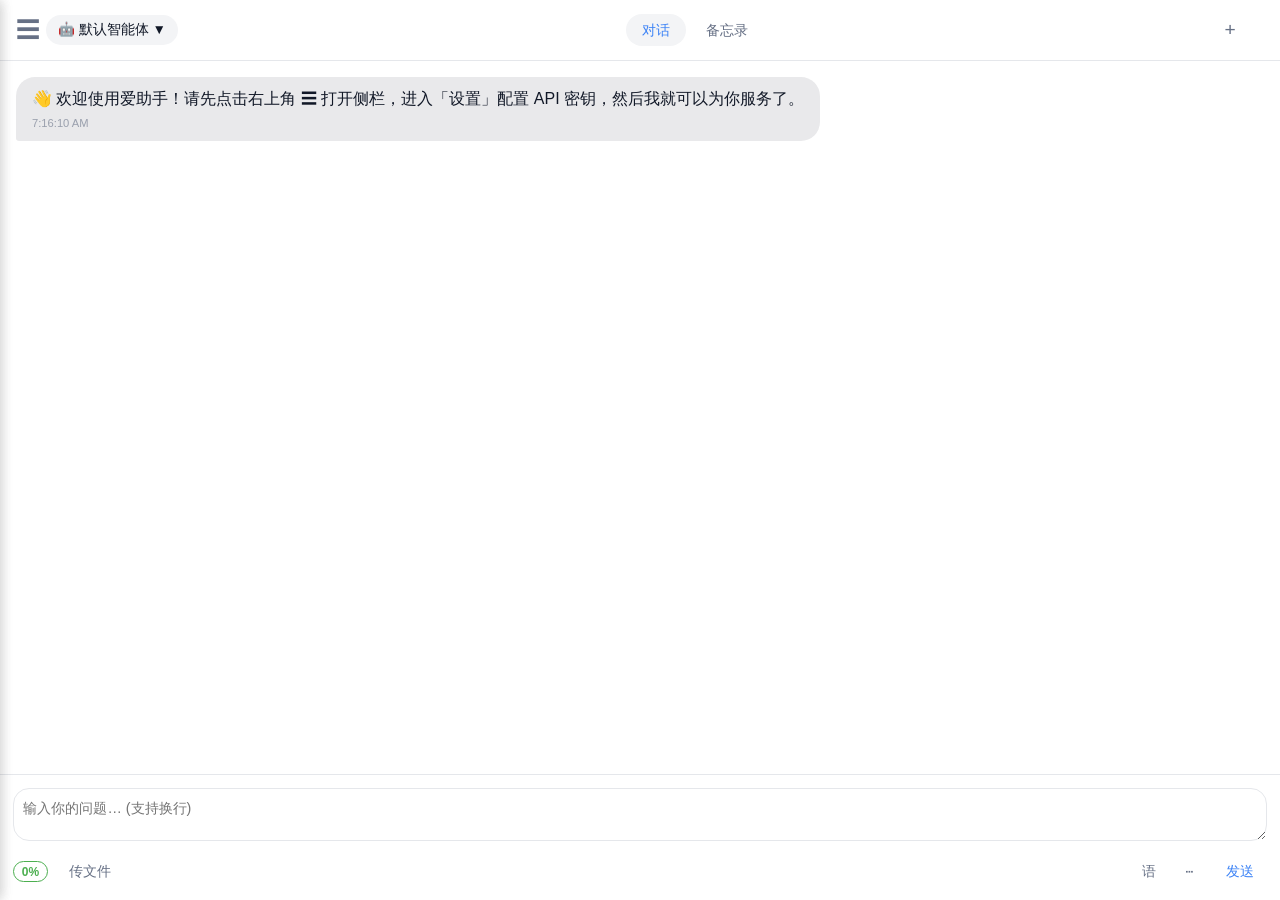
==== commit 5b5e90b4: "v0.9.20: sync love-helper v7.2.5 — 修复 chat-history-panel position:absolute 被覆盖 同根因：#语音通话浮层 > * 排除规则特" ====
--- a/entry/src/main/resources/rawfile/index.html
+++ b/entry/src/main/resources/rawfile/index.html
@@ -218,7 +218,7 @@
 /* 语音通话浮层 = call-container 别名 */
 #语音通话浮层 { width:100%; height:100vh; display:flex; flex-direction:column; position:relative; overflow:hidden; background:#0a0a0f; }
 #语音通话浮层 .call-bg { position:absolute; inset:0; background:radial-gradient(ellipse at 50% 30%, #1a1a2e 0%, #0a0a0f 70%); z-index:0; }
-#语音通话浮层 > *:not(.call-bg):not(.input-panel):not(.loading-overlay):not(.caption-area):not(.chat-toggle-btn) { position:relative; z-index:1; }
+#语音通话浮层 > *:not(.call-bg):not(.input-panel):not(.loading-overlay):not(.caption-area):not(.chat-toggle-btn):not(.chat-history-panel):not(.action-overlay):not(.rename-btns):not(.rename-reset) { position:relative; z-index:1; }
 /* ===== 语音通话核心UI（豆包原版完整搬入） ===== */
 * { margin:0; padding:0; box-sizing:border-box; }
 html,body { width:100%; height:100%; overflow:hidden; font-family:-apple-system,"PingFang SC","Helvetica Neue",sans-serif; background:#0a0a0f; color:#fff; -webkit-font-smoothing:antialiased; }
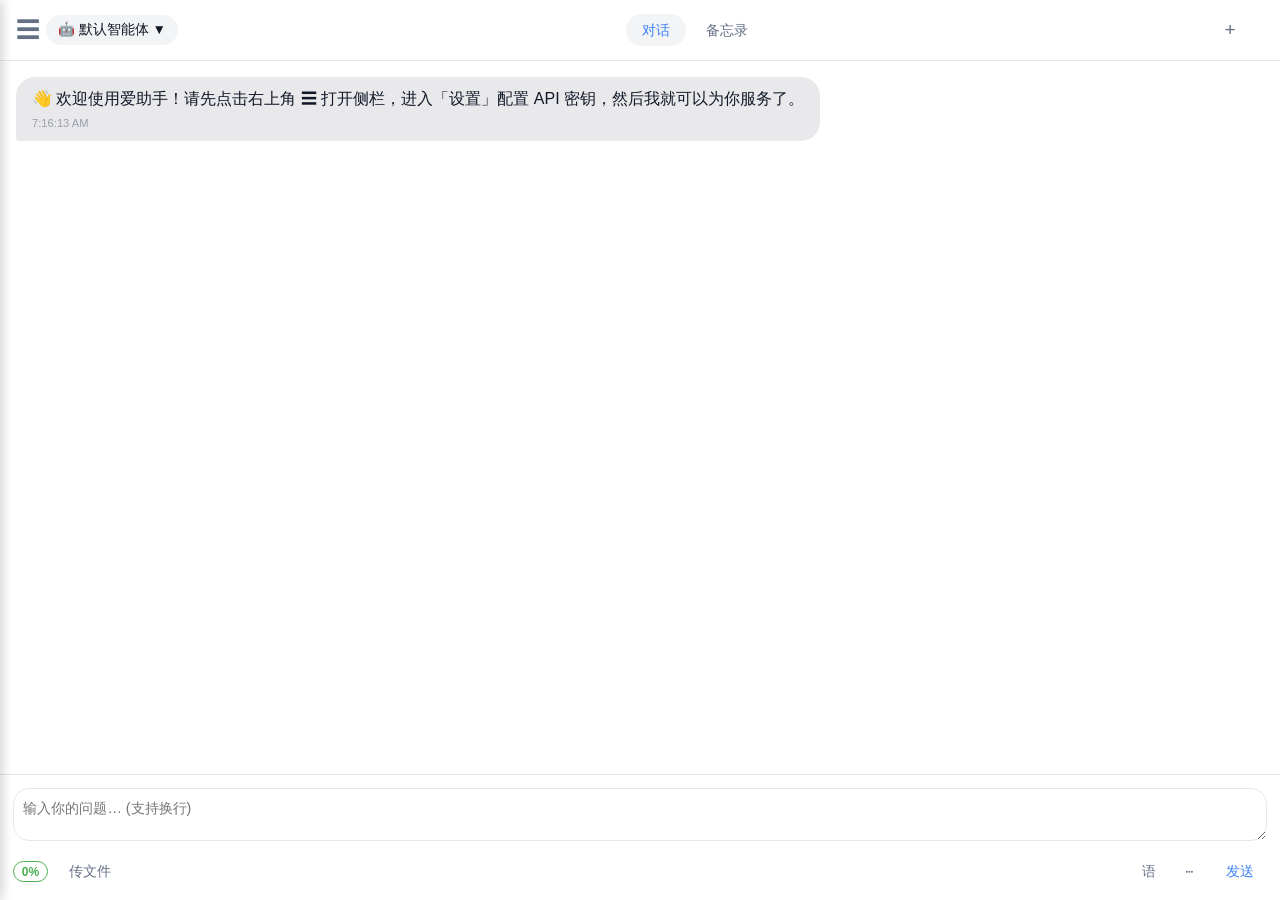
==== commit 630002cc: "v0.9.23: sync love-helper v7.2.6 — fix lock mode hangup trigger call end" ====
--- a/entry/src/main/resources/rawfile/index.html
+++ b/entry/src/main/resources/rawfile/index.html
@@ -2952,7 +2952,7 @@
 _D.sb2.addEventListener('touchend', function(e){ if(_S.a && !_S.p){ e.preventDefault(); e.stopPropagation(); _toggleAM(); } });
 
 $('hangupBtn').addEventListener('click', () => {
-  if (!connected) return;
+  if (!connected || _S.l) return;
   connected = false; stopTimer();
   clearTimeout(_autoRecTimer); _autoRecTimer = null;  // ★ 挂断时清除自动录音定时器
   if (isRecording) { stopNativeAsr(); stopRecordingUI(); }
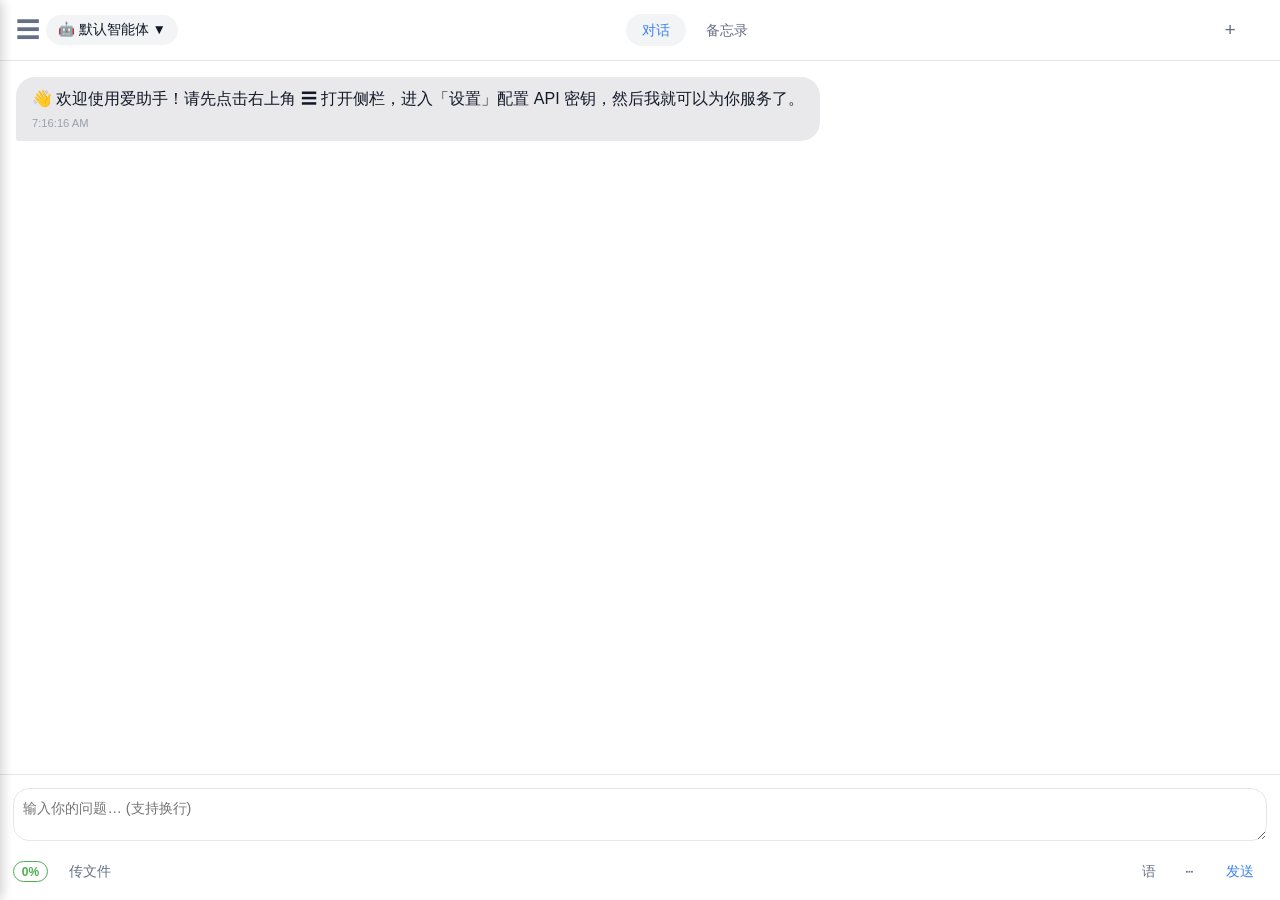
==== commit 08ec978f: "v0.9.22: sync love-helper v7.2.6 — stopImmediatePropagation fix" ====
--- a/entry/src/main/resources/rawfile/index.html
+++ b/entry/src/main/resources/rawfile/index.html
@@ -2946,7 +2946,7 @@
 // action按钮点击事件（录音模式下）
 _D.kb.addEventListener('click', function(e){ if(_S.p){ e.stopPropagation(); _S.iC=true; _onPE({preventDefault:function(){}}); } });
 _D.sb2.addEventListener('click', function(e){ if(_S.p){ e.stopPropagation(); _S.iA=true; _onPE({preventDefault:function(){}}); } });
-_D.hb.addEventListener('click', function(e){ if(_S.p||_S.l){ e.stopPropagation(); if(_S.l) _finishLk(); else { _S.iL=true; _onPE({preventDefault:function(){}}); } } });
+_D.hb.addEventListener('click', function(e){ if(_S.p||_S.l){ e.stopImmediatePropagation(); if(_S.l) _finishLk(); else { _S.iL=true; _onPE({preventDefault:function(){}}); } } });
 _D.hb.addEventListener('touchend', function(e){ if(_S.p||_S.l){ e.preventDefault(); e.stopPropagation(); if(_S.l) _finishLk(); else { _S.iL=true; _onPE({preventDefault:function(){}}); } } });
 _D.sb2.addEventListener('click', function(e){ if(_S.a && !_S.p){ e.stopPropagation(); _toggleAM(); } });
 _D.sb2.addEventListener('touchend', function(e){ if(_S.a && !_S.p){ e.preventDefault(); e.stopPropagation(); _toggleAM(); } });
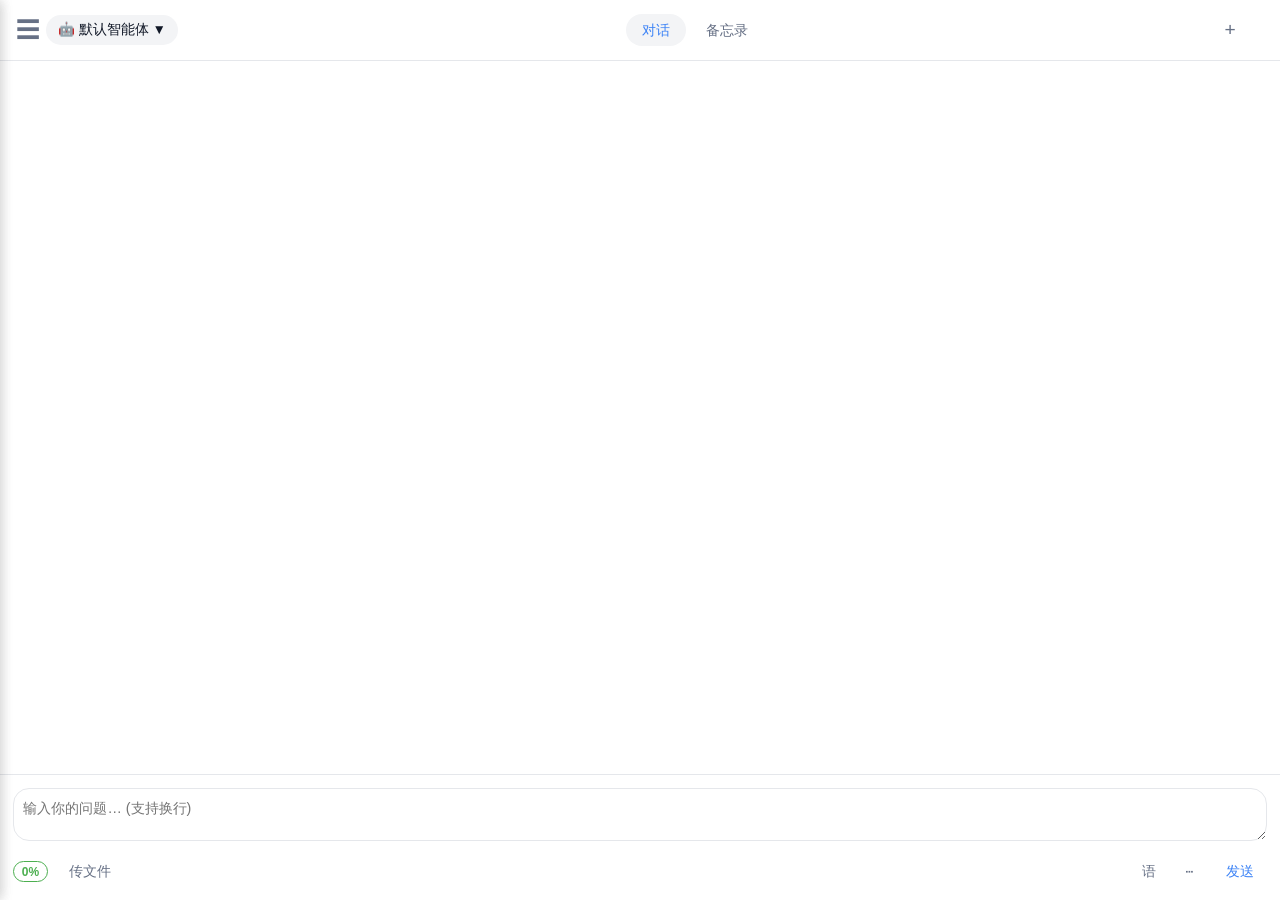
==== commit 2e463e9a: "v0.9.21: sync love-helper v7.2.6 — desktop mousedown fix" ====
--- a/entry/src/main/resources/rawfile/index.html
+++ b/entry/src/main/resources/rawfile/index.html
@@ -2948,6 +2948,7 @@
 _D.sb2.addEventListener('click', function(e){ if(_S.p){ e.stopPropagation(); _S.iA=true; _onPE({preventDefault:function(){}}); } });
 _D.hb.addEventListener('click', function(e){ if(_S.p||_S.l){ e.stopImmediatePropagation(); if(_S.l) _finishLk(); else { _S.iL=true; _onPE({preventDefault:function(){}}); } } });
 _D.hb.addEventListener('touchend', function(e){ if(_S.p||_S.l){ e.preventDefault(); e.stopPropagation(); if(_S.l) _finishLk(); else { _S.iL=true; _onPE({preventDefault:function(){}}); } } });
+_D.hb.addEventListener('mousedown', function(e){ if(_S.p||_S.l){ e.preventDefault(); e.stopPropagation(); if(_S.l) _finishLk(); else { _S.iL=true; _onPE({preventDefault:function(){}}); } } });
 _D.sb2.addEventListener('click', function(e){ if(_S.a && !_S.p){ e.stopPropagation(); _toggleAM(); } });
 _D.sb2.addEventListener('touchend', function(e){ if(_S.a && !_S.p){ e.preventDefault(); e.stopPropagation(); _toggleAM(); } });
 
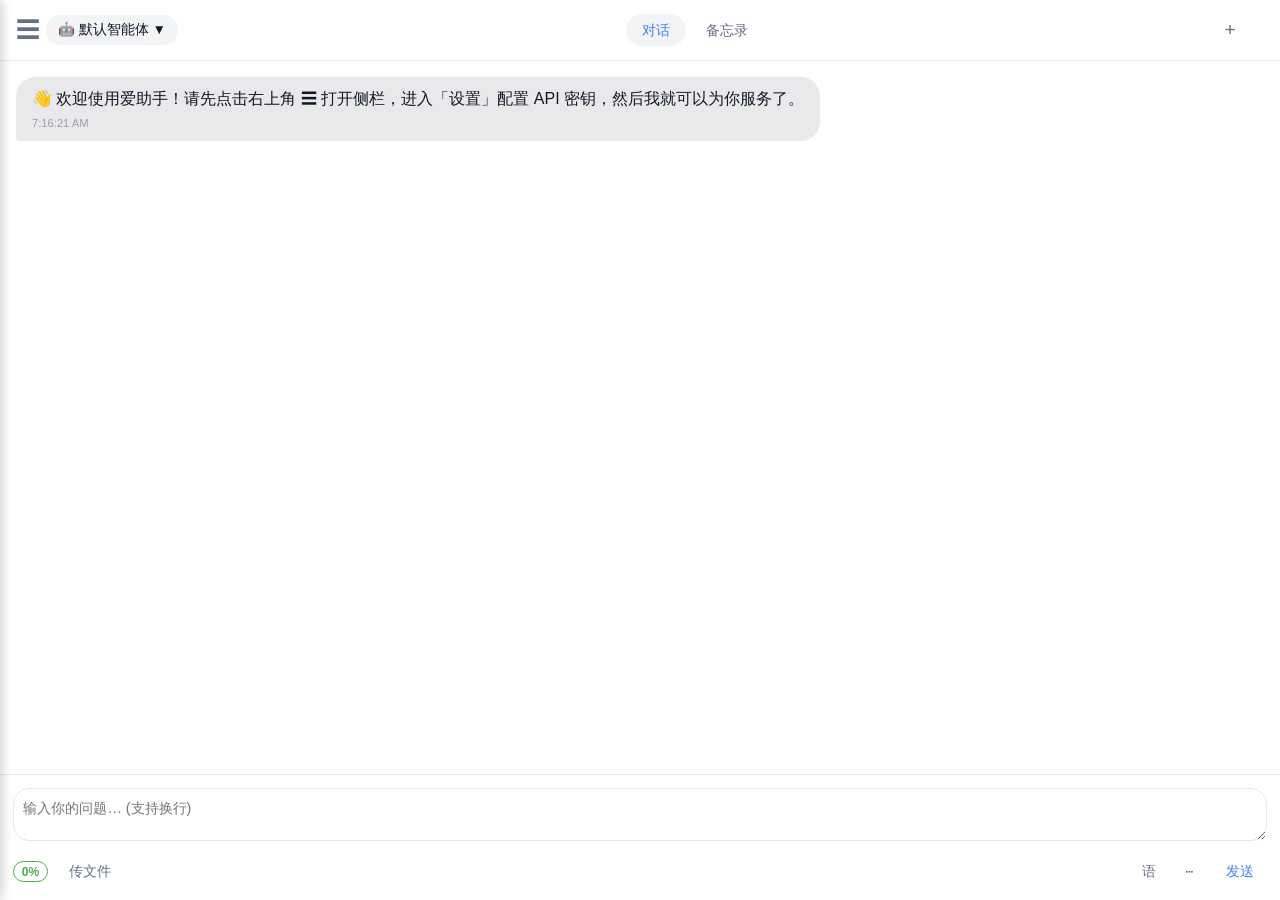
==== commit 7cda2261: "v0.9.27: 智能体编辑面板加TTS音调/语速滑块 + aiSpeak优先读智能体配置" ====
--- a/entry/src/main/resources/rawfile/index.html
+++ b/entry/src/main/resources/rawfile/index.html
@@ -2503,8 +2503,17 @@
   _lastSpeakText = cleanText; _lastSpeakTime = Date.now();
   _stopRequested = false;
   _ttsActive = true;  // 立即标记，不等 onTtsStart 回调（鸿蒙端可能延迟）
-  // === 加载当前角色的 TTS 音调/语速 ===
-  var tts = loadTtsSettings(currentCharacterId);
+  // === 加载 TTS 音调/语速：优先从智能体配置读取，fallback 到 localStorage ===
+  var tts = { pitch: 1.0, speed: 1.0 };
+  try {
+    var agentCfg = window.获取当前智能体配置 && window.获取当前智能体配置();
+    if (agentCfg && (agentCfg.ttsPitch || agentCfg.ttsSpeed)) {
+      tts.pitch = agentCfg.ttsPitch || 1.0;
+      tts.speed = agentCfg.ttsSpeed || 1.0;
+    } else {
+      tts = loadTtsSettings(currentCharacterId);
+    }
+  } catch(e) { tts = loadTtsSettings(currentCharacterId); }
   nativeTtsSpeak(cleanText, tts.pitch, tts.speed);
 
   if (!hasNativeBridge()) {
--- a/entry/src/main/resources/rawfile/css/样式.css
+++ b/entry/src/main/resources/rawfile/css/样式.css
@@ -2001,6 +2001,26 @@
 
 .智能体选项:hover {
   background: #f5f5f5;
+}
+
+.智能体选项.选中 {
+  background: #e8e0ff;
+  font-weight: 600;
+}
+
+.智能体分隔线 {
+  height: 1px;
+  background: #e0e0e0;
+  margin: 4px 8px;
+}
+
+.添加智能体选项 {
+  color: #6366f1;
+  font-weight: 500;
+}
+
+.添加智能体选项:hover {
+  background: #f0eeff !important;
 }
 
 /* ========== 响应式适配 ========== */
--- a/entry/src/main/resources/rawfile/css/智能体编辑面板-样式.css
+++ b/entry/src/main/resources/rawfile/css/智能体编辑面板-样式.css
@@ -1034,3 +1034,50 @@
   background: var(--边框色);
   border-radius: 3px;
 }
+
+/* ========== TTS 语音参数滑块 ========== */
+.智能体编辑-tts参数 {
+  width: 100%;
+  max-width: 320px;
+  display: flex;
+  flex-direction: column;
+  gap: 10px;
+  margin-top: 4px;
+}
+.tts-slider-row {
+  display: flex;
+  align-items: center;
+  gap: 10px;
+}
+.tts-slider-row label {
+  color: var(--文字辅色, rgba(0,0,0,0.5));
+  font-size: 0.78rem;
+  width: 32px;
+  text-align: right;
+  flex-shrink: 0;
+}
+.tts-slider-row input[type=range] {
+  flex: 1;
+  height: 6px;
+  -webkit-appearance: none;
+  appearance: none;
+  background: var(--边框色, rgba(0,0,0,0.1));
+  border-radius: 3px;
+  outline: none;
+}
+.tts-slider-row input[type=range]::-webkit-slider-thumb {
+  -webkit-appearance: none;
+  width: 18px;
+  height: 18px;
+  border-radius: 50%;
+  background: #8b5cf6;
+  cursor: pointer;
+}
+.tts-slider-row .tts-val {
+  color: var(--文字辅色, rgba(0,0,0,0.35));
+  font-size: 0.72rem;
+  width: 32px;
+  text-align: left;
+  flex-shrink: 0;
+  font-family: var(--字体等宽, monospace);
+}
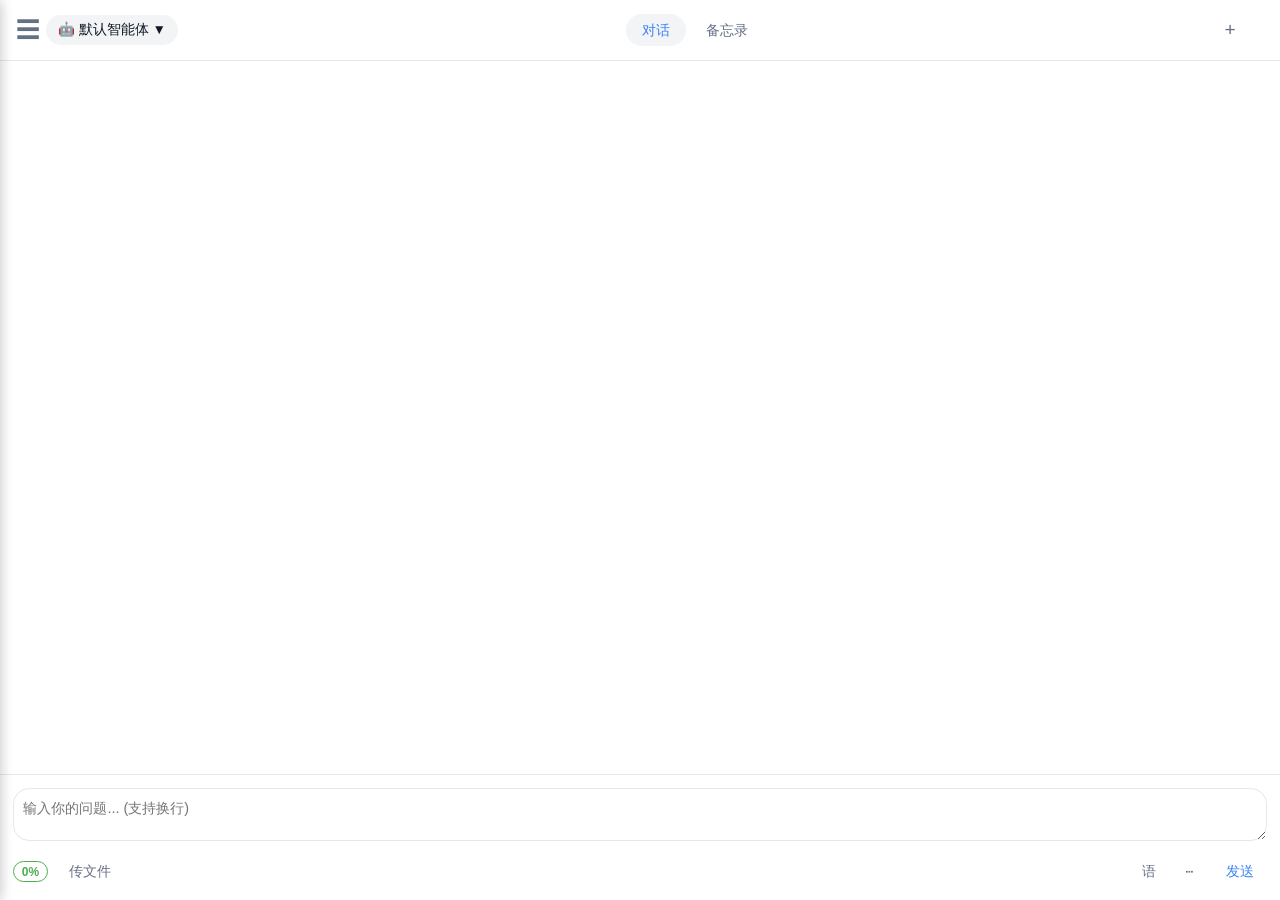
==== commit ed873483: "v0.9.29: 动作指令增强—中文标签+白藤专属表情+持久表情+参考时长" ====
--- a/entry/src/main/resources/rawfile/index.html
+++ b/entry/src/main/resources/rawfile/index.html
@@ -4,28 +4,28 @@
   <meta charset="UTF-8">
   <meta name="viewport" content="width=device-width, initial-scale=1.0, viewport-fit=cover, user-scalable=no">
   <title>私人AI助理 · 鸿蒙原生</title>
-  <!-- 鸿蒙 WebView rawfile 下 navigator.onLine 误判离线，强制返回 true -->
+  <!-- 鸿蒙 WebView rawfile 下 navigator.onLine 误判离线,强制返回 true -->
   <script>
     try { Object.defineProperty(navigator, 'onLine', { get: () => true }); } catch(e) {}
-    // Bridge 命名兼容：原生侧注册为 __nativeBridge__，同时暴露 nativeBridge 别名
+    // Bridge 命名兼容:原生侧注册为 __nativeBridge__,同时暴露 nativeBridge 别名
     Object.defineProperty(window, 'nativeBridge', { get: function() { return window.__nativeBridge__; }, configurable: true });
 
     // 鸿蒙边缘返回/返回键处理
-    // 按优先级逐层关闭：动态遮罩 > 浮层 > 抽屉 > 菜单 > 工具条 > 面板 > 退出App
+    // 按优先级逐层关闭:动态遮罩 > 浮层 > 抽屉 > 菜单 > 工具条 > 面板 > 退出App
     window._handleBack = function() {
-      // === 第1层：动态遮罩对话框（按ID查找） ===
+      // === 第1层:动态遮罩对话框(按ID查找) ===
       var dynamicOverlays = ['整理确认卡片', '压缩确认对话框', '__导出选择对话框__'];
       for (var i = 0; i < dynamicOverlays.length; i++) {
         var el = document.getElementById(dynamicOverlays[i]);
         if (el) { el.remove(); return; }
       }
-      // 智能体编辑遮罩（className不是id，用querySelector）
+      // 智能体编辑遮罩(className不是id,用querySelector)
       var editMask = document.querySelector('.智能体编辑-编辑遮罩');
       if (editMask) { editMask.remove(); return; }
       // 智能体权限向导遮罩
       var permMask = document.querySelector('.智能体编辑-权限浮层-遮罩');
       if (permMask) { permMask.remove(); return; }
-      // 动态创建的文件夹选择对话框 — 点取消按钮触发resolve(null)而不是直接remove，避免Promise卡死
+      // 动态创建的文件夹选择对话框 - 点取消按钮触发resolve(null)而不是直接remove,避免Promise卡死
       var folderDialog = document.querySelector('.智能体权限向导-遮罩');
       if (folderDialog) {
         var cancelBtn = folderDialog.querySelector('button[data-action="cancel"], button:last-child');
@@ -33,7 +33,7 @@
         folderDialog.remove(); return;
       }
 
-      // === 第2层：静态浮层（设置、添加智能体、冲突、头像预览） ===
+      // === 第2层:静态浮层(设置、添加智能体、冲突、头像预览) ===
       var overlays = document.querySelectorAll('.浮层');
       for (var i = 0; i < overlays.length; i++) {
         if (overlays[i].style.display !== 'none') {
@@ -42,14 +42,14 @@
         }
       }
 
-      // === 第3层：抽屉（会话抽屉 / 备忘录抽屉） ===
+      // === 第3层:抽屉(会话抽屉 / 备忘录抽屉) ===
       var drawer = document.querySelector('.抽屉.打开');
       if (drawer) { if (window.关闭抽屉) window.关闭抽屉(); return; }
 
-      // === 第4层：编辑页面专属弹层 ===
+      // === 第4层:编辑页面专属弹层 ===
       var activePanel = document.querySelector('.内容面板.激活');
       if (activePanel && activePanel.id === '编辑页面') {
-        // 字号抽屉（有遮罩）
+        // 字号抽屉(有遮罩)
         if (window.隐藏字号抽屉) {
           var drawer = document.getElementById('字号抽屉');
           if (drawer && drawer.classList.contains('显示')) { window.隐藏字号抽屉(); return; }
@@ -66,7 +66,7 @@
         // 颜色面板
         var cp = document.getElementById('颜色面板');
         if (cp && cp.style.display !== 'none') { cp.style.display = 'none'; return; }
-        // 文件夹下拉菜单（在编辑页面内）
+        // 文件夹下拉菜单(在编辑页面内)
         var folderMenu = document.getElementById('文件夹下拉菜单');
         if (folderMenu && folderMenu.classList.contains('显示')) { if (window.关闭文件夹下拉菜单) window.关闭文件夹下拉菜单(); return; }
         // 标签选择页
@@ -74,7 +74,7 @@
         if (tagPage && tagPage.style.display !== 'none') { if (window.关闭标签选择页) window.关闭标签选择页(); return; }
       }
 
-      // === 第5层：备忘录面板专属弹层 ===
+      // === 第5层:备忘录面板专属弹层 ===
       if (activePanel && activePanel.id === '备忘录面板') {
         var folderMenu2 = document.getElementById('文件夹下拉菜单');
         if (folderMenu2 && folderMenu2.classList.contains('显示')) { if (window.关闭文件夹下拉菜单) window.关闭文件夹下拉菜单(); return; }
@@ -82,24 +82,24 @@
         if (floatMenu && floatMenu.classList.contains('显示')) { if (window.关闭全局浮动菜单) window.关闭全局浮动菜单(); return; }
       }
 
-      // === 第6层：对话面板专属弹层 ===
+      // === 第6层:对话面板专属弹层 ===
       if (activePanel && activePanel.id === '对话面板') {
         var moreMenu = document.querySelector('.更多菜单 .下拉内容.显示');
         if (moreMenu) { if (window.关闭更多菜单) window.关闭更多菜单(); return; }
       }
 
-      // === 第6.5层：标签选择页（任何面板都可能打开） ===
+      // === 第6.5层:标签选择页(任何面板都可能打开) ===
       var tagPage = document.getElementById('标签选择页');
       if (tagPage && tagPage.style.display !== 'none') { if (window.关闭标签选择页) window.关闭标签选择页(); return; }
 
-      // === 第7层：智能体编辑弹窗（记忆库面板） ===
+      // === 第7层:智能体编辑弹窗(记忆库面板) ===
       var ae = document.querySelector('.智能体编辑-编辑弹窗');
       if (ae) { ae.remove(); return; }
 
-      // === 第7.5层：展开的卡片（优先于面板切换，否则侧滑返回会跳面板而不收起卡片） ===
+      // === 第7.5层:展开的卡片(优先于面板切换,否则侧滑返回会跳面板而不收起卡片) ===
       if (window._当前展开的卡片 && window._当前展开的卡片()) { if (window._收起所有卡片) window._收起所有卡片(); return; }
 
-      // === 第8层：子面板切换 ===
+      // === 第8层:子面板切换 ===
       if (activePanel && activePanel.id !== '对话面板') {
         if (window.切换标签) {
           if (activePanel.id === '编辑页面') { window.切换标签('备忘录面板'); return; }
@@ -107,34 +107,34 @@
         }
       }
 
-      // === 第9层：展开的卡片（已在第7.5层处理，此处为安全兜底） ===
+      // === 第9层:展开的卡片(已在第7.5层处理,此处为安全兜底) ===
       if (window._当前展开的卡片 && window._当前展开的卡片()) { if (window._收起所有卡片) window._收起所有卡片(); return; }
 
-      // === 第10层：多选模式 ===
+      // === 第10层:多选模式 ===
       if (window.多选状态 && window.多选状态.isActive) { if (window.多选状态.退出多选) window.多选状态.退出多选(); return; }
 
-      // === 第11层：无任何面板可关 → 退出 App ===
+      // === 第11层:无任何面板可关 → 退出 App ===
       if (window.nativeBridge) { window.nativeBridge.exitApp(); return; }
     };
   </script>
 
-  <!-- Live2D 运行时（融合新增，语音通话模式使用） -->
+  <!-- Live2D 运行时(融合新增,语音通话模式使用) -->
   <script src="live2dcubismcore.min.js"></script>
   <script src="l2d.bundle.js"></script>
 
   <link rel="stylesheet" href="css/样式.css?v=20260430i">
   <link rel="stylesheet" href="css/智能体编辑面板-样式.css">
   <link rel="stylesheet" href="assets/css/font-awesome.min.css">
-  
-  <!-- 核心模块：存储适配器必须最先加载 -->
+
+  <!-- 核心模块:存储适配器必须最先加载 -->
   <script src="js模块/存储适配器.js"></script>
-  
+
   <!-- 调试日志工具 -->
   <script src="js模块/调试日志.js"></script>
-  
+
   <!-- 智能体管理模块 -->
   <script src="js模块/智能体管理.js?v=20260502a"></script>
-  
+
   <!-- 记忆管理模块 -->
   <script src="js模块/AI记忆管理器.js?v=20260501e"></script>
   <script src="js模块/记忆压缩.js?v=20260501a"></script>
@@ -143,7 +143,7 @@
   <script src="js模块/数据备份.js?v=20260502a"></script>
   <script src="js模块/API调用.js?v=20260502a"></script>
   <script src="js模块/对话管理.js?v=20260502b"></script>
-    <!-- 备忘录管理模块（拆分） -->
+    <!-- 备忘录管理模块(拆分) -->
   <script src="js模块/多选状态管理器.js"></script>
   <script src="js模块/备忘录数据.js?v=20260501d"></script>
   <script src="js模块/备忘录管理器.js"></script>
@@ -155,12 +155,12 @@
       <script src="js模块/jszip.min.js"></script>
   <script src="js模块/导出功能.js?v=20260423b"></script>
   <script>
-    console.log('[DEBUG v4] 对话管理.js 加载了吗？', typeof window.添加消息到界面);
+    console.log('[DEBUG v4] 对话管理.js 加载了吗?', typeof window.添加消息到界面);
   </script>
 
   <script src="js模块/设置管理.js?v=20260430i"></script>
-  
-  <!-- 主入口拆分模块（UI事件绑定） -->
+
+  <!-- 主入口拆分模块(UI事件绑定) -->
   <script src="js模块/全局函数.js"></script>
   <script src="js模块/智能体选择器.js?v=20260423b"></script>
   <script src="js模块/抽屉.js?v=20260423b"></script>
@@ -174,7 +174,7 @@
   <script src="js模块/智能体编辑面板.js?v=20260502b"></script>
   <script src="js模块/智能体权限向导.js"></script>
 
-  <!-- ★ 语音通话模块（融合新增） -->
+  <!-- ★ 语音通话模块(融合新增) -->
   <script src="js模块/TTS-ASR桥接.js"></script>
   <script src="js模块/通话管理.js"></script>
   <script src="js模块/角色管理.js"></script>
@@ -183,7 +183,7 @@
   <script src="js模块/初始化.js?v=20260430e"></script>
 </head>
 <body style="background:#0a0e1a">
-<!-- 诗意启动画面：纯 CSS，JS 加载完自动隐藏 -->
+<!-- 诗意启动画面:纯 CSS,JS 加载完自动隐藏 -->
 <style>
   #启动loading { position:fixed; inset:0; z-index:999999; background:linear-gradient(135deg,#0a0e1a 0%,#1a2847 40%,#2d1f4a 100%); display:flex; flex-direction:column; align-items:center; justify-content:center; transition: opacity 0.8s ease; overflow:hidden; }
   #启动loading.隐藏 { opacity:0; pointer-events:none; }
@@ -196,7 +196,7 @@
   #启动loading .star3 { top:60%; left:85%; animation:twinkle 3.5s ease-in-out 0.5s infinite; }
   @keyframes twinkle { 0%,100%{opacity:0.2;transform:scale(1)} 50%{opacity:0.8;transform:scale(1.5)} }
 
-  /* ===== 通话验证浮层（融合 Phase 0，保留不动） ===== */
+  /* ===== 通话验证浮层(融合 Phase 0,保留不动) ===== */
   #通话验证浮层 { position: fixed; inset: 0; z-index: 99999; background: linear-gradient(180deg,#0a0e1a 0%,#101018 100%); display: none; flex-direction: column; }
   #通话验证浮层.显示 { display: flex; }
   #通话验证浮层 .验证头部 { display: flex; align-items: center; justify-content: space-between; padding: 16px 20px; padding-top: max(env(safe-area-inset-top, 0px), 16px); flex-shrink: 0; border-bottom: 1px solid rgba(255,255,255,0.04); }
@@ -211,15 +211,15 @@
   #通话验证浮层 .画布容器 { margin: 0 20px 24px; border-radius: 14px; overflow: hidden; background: rgba(255,255,255,0.015); border: 1px solid rgba(255,255,255,0.04); display: flex; align-items: center; justify-content: center; aspect-ratio: 1; max-height: 280px; }
   #通话验证浮层 .画布容器 canvas { width: 100%; height: 100%; object-fit: contain; }
 
-    
-/* 流云记适配：语音通话浮层 = call-container */
+
+/* 流云记适配:语音通话浮层 = call-container */
 #语音通话浮层 { width:100%; height:100vh; display:flex; flex-direction:column; position:relative; overflow:hidden; }
 
 /* 语音通话浮层 = call-container 别名 */
 #语音通话浮层 { width:100%; height:100vh; display:flex; flex-direction:column; position:relative; overflow:hidden; background:#0a0a0f; }
 #语音通话浮层 .call-bg { position:absolute; inset:0; background:radial-gradient(ellipse at 50% 30%, #1a1a2e 0%, #0a0a0f 70%); z-index:0; }
 #语音通话浮层 > *:not(.call-bg):not(.input-panel):not(.loading-overlay):not(.caption-area):not(.chat-toggle-btn):not(.chat-history-panel):not(.action-overlay):not(.rename-btns):not(.rename-reset) { position:relative; z-index:1; }
-/* ===== 语音通话核心UI（豆包原版完整搬入） ===== */
+/* ===== 语音通话核心UI(豆包原版完整搬入) ===== */
 * { margin:0; padding:0; box-sizing:border-box; }
 html,body { width:100%; height:100%; overflow:hidden; font-family:-apple-system,"PingFang SC","Helvetica Neue",sans-serif; background:#0a0a0f; color:#fff; -webkit-font-smoothing:antialiased; }
 
@@ -363,7 +363,7 @@
 .tts-slider-row input[type=range]::-webkit-slider-thumb { -webkit-appearance:none; width:18px; height:18px; border-radius:50%; background:#8b5cf6; cursor:pointer; }
 .tts-slider-row .tts-val { color:rgba(255,255,255,0.35); font-size:11px; width:32px; text-align:left; flex-shrink:0; }
 
-/* 通话模式文字输入面板（豆包原版风格） */
+/* 通话模式文字输入面板(豆包原版风格) */
 .input-panel { display:none; position:absolute; inset:0; z-index:40; background:rgba(10,10,15,0.85); backdrop-filter:blur(12px); -webkit-backdrop-filter:blur(12px); flex-direction:column; align-items:center; justify-content:center; padding:24px; }
 .input-panel[style*="flex"] { display:flex !important; }
 .input-panel-box { width:100%; max-width:360px; display:flex; flex-direction:column; gap:16px; }
@@ -380,7 +380,7 @@
   <div class="star star1"></div><div class="star star2"></div><div class="star star3"></div>
   <div class="cloud-icon"></div>
   <div class="splash-title">流云记</div>
-  <div class="splash-couplet">流云过眼，万象皆成笔下记<br>片语关心，千山难隔耳边音</div>
+  <div class="splash-couplet">流云过眼,万象皆成笔下记<br>片语关心,千山难隔耳边音</div>
 </div>
 
 <style>
@@ -414,18 +414,18 @@
         <section class="对话区域">
           <div id="消息列表" class="消息列表"></div>
           <div class="输入区域">
-            <textarea id="用户输入框" rows="2" placeholder="输入你的问题… (支持换行)" onkeydown="if(event.key==='Enter'&&!event.shiftKey){event.preventDefault();document.getElementById('发送消息按钮').click()}"></textarea>
+            <textarea id="用户输入框" rows="2" placeholder="输入你的问题... (支持换行)" onkeydown="if(event.key==='Enter'&&!event.shiftKey){event.preventDefault();document.getElementById('发送消息按钮').click()}"></textarea>
             <div class="输入工具条">
               <!-- 深度思索已移至下拉菜单 -->
-              
+
               <button id="上下文占用率按钮" class="上下文占用率 安全" title="点击压缩对话历史">0%</button>
               <button id="上传文件按钮" class="次要按钮 简洁按钮">传文件</button>
               <input type="file" id="文件选择器" style="display: none;" accept=".html,.htm,.md,.js,.css,.txt,.json,.xml,.docx,.xlsx,.xls,.pptx">
               <span id="文件状态" class="文件状态" style="display: none;"></span>
-              
+
               <label class="无痕标记" id="无痕标记提示" style="display: none;">无痕模式</label>
               <div class="更多菜单">
-                <button id="电话预留按钮" class="次要按钮 简洁按钮" title="电话功能（即将上线）">语</button>
+                <button id="电话预留按钮" class="次要按钮 简洁按钮" title="电话功能(即将上线)">语</button>
                 <button id="更多按钮" class="次要按钮 简洁按钮">⋯</button>
                 <div class="下拉内容">
                   <label class="下拉菜单项">
@@ -452,18 +452,18 @@
           <div id="AI筛选模式条" class="AI筛选模式条">
             <span class="AI筛选标题"></span>
             <span class="AI筛选数量"></span>
-            <button id="清除AI筛选" class="清除AI筛选按钮" title="清除AI筛选，恢复正常视图">×</button>
+            <button id="清除AI筛选" class="清除AI筛选按钮" title="清除AI筛选,恢复正常视图">×</button>
           </div>
           <div class="备忘录头部按钮组"></div>
         </div>
-        
+
         <div class="备忘录搜索框">
           <i class="fa fa-search"></i>
           <input type="text" id="备忘录搜索框" placeholder="搜索标题或内容...">
         </div>
-        
+
         <div id="备忘录卡片列表" class="备忘录卡片列表"></div>
-        
+
         <div class="备忘录列表空状态" id="备忘录空状态">
           <div class="空状态图标">📝</div>
           <p class="空状态文本">还没有备忘录</p>
@@ -531,8 +531,8 @@
             </div>
           </div>
           <div id="编辑内容" class="编辑内容区" contenteditable="true" placeholder="开始书写你的灵感..."></div>
-          
-          <!-- 选区工具条（选文字后弹出） -->
+
+          <!-- 选区工具条(选文字后弹出) -->
           <div id="选区工具条" class="选区工具条" style="display: none;">
             <button data-action="bold" class="工具条按钮" title="加粗">B</button>
             <button data-action="color" class="工具条按钮" title="颜色">🎨</button>
@@ -546,7 +546,7 @@
               <button data-color="theme" class="颜色按钮 主题色按钮" title="主题色">T</button>
             </div>
           </div>
-          <!-- 字号抽屉（从底部滑上来） -->
+          <!-- 字号抽屉(从底部滑上来) -->
           <div id="字号抽屉" class="字号抽屉" style="display: none;">
             <div class="抽屉头部">
               <span>调整字号</span>
@@ -573,7 +573,7 @@
       </div>
     </div>
 
-    <!-- 智能体编辑面板（双面板） -->
+    <!-- 智能体编辑面板(双面板) -->
     <div id="记忆库面板" class="内容面板">
       <div class="智能体编辑面板">
         <div class="智能体编辑-左列" id="智能体编辑-左列"></div>
@@ -608,7 +608,7 @@
       </div>
     </div>
   </div>
-  
+
   <!-- 备忘录抽屉 -->
   <div id="备忘录抽屉" class="抽屉">
     <div class="抽屉内容">
@@ -627,7 +627,7 @@
       </div>
     </div>
   </div>
-  
+
   <div id="抽屉遮罩" class="抽屉遮罩"></div>
 
   <!-- 添加智能体浮层 -->
@@ -691,7 +691,7 @@
         <!-- 数据备份 卡片 -->
         <div class="设置分组">
           <h4>💾 数据备份</h4>
-          <div class="提示文字">每日自动备份到应用内，最多保留 7 份。可恢复、导出分享或删除。</div>
+          <div class="提示文字">每日自动备份到应用内,最多保留 7 份。可恢复、导出分享或删除。</div>
           <div id="备份状态容器" style="margin-bottom: 0.5rem;"></div>
           <div id="备份按钮容器" class="按钮行">
             <button id="立即备份按钮" class="次要按钮 简洁按钮" data-操作="立即备份">立即备份</button>
@@ -712,7 +712,7 @@
         <!-- 关系映射 卡片 -->
         <div class="设置分组">
           <h4>🔗 人物关系映射</h4>
-          <div class="提示文字">自定义关系词 → 类别映射，一行一个。格式：<code>关系词 → 类别</code>，如 <code>导师 → 🎓 师长</code>。</div>
+          <div class="提示文字">自定义关系词 → 类别映射,一行一个。格式:<code>关系词 → 类别</code>,如 <code>导师 → 🎓 师长</code>。</div>
           <textarea id="关系映射编辑框" placeholder="导师 → 🎓 师长&#10;学长 → 🤝 朋友&#10;教练 → 🎓 师长"></textarea>
           <div class="按钮行">
             <button id="保存关系映射按钮" class="次要按钮 简洁按钮">保存映射</button>
@@ -744,7 +744,7 @@
             <input type="range" id="字体大小滑条" class="字体大小滑条" min="0.75" max="1.5" step="0.05" value="1">
             <div class="字体大小预览区" id="字体大小预览区">
               <div class="预览标题">预览</div>
-              <div class="预览正文" id="字体大小预览正文">你好！今天有什么想聊的？可以让我帮忙搜索信息、管理备忘录，或者随便聊聊天~</div>
+              <div class="预览正文" id="字体大小预览正文">你好!今天有什么想聊的?可以让我帮忙搜索信息、管理备忘录,或者随便聊聊天~</div>
             </div>
           </div>
         </div>
@@ -752,7 +752,7 @@
     </div>
   </div>
 
-  <!-- 冲突解决浮层（用于记忆更新时的用户确认） -->
+  <!-- 冲突解决浮层(用于记忆更新时的用户确认) -->
   <div id="冲突解决浮层" class="浮层" style="display: none;">
     <div class="浮层内容" style="max-width: 600px;">
       <div class="浮层头部">
@@ -760,12 +760,12 @@
         <button id="关闭冲突浮层按钮" class="关闭按钮">✖</button>
       </div>
       <div class="设置主体" style="max-height: 60vh; overflow-y: auto;">
-        <p>检测到以下记忆与现有记忆相似，请选择处理方式：</p>
+        <p>检测到以下记忆与现有记忆相似,请选择处理方式:</p>
         <div class="冲突内容对比" style="margin: 1rem 0;"></div>
         <div style="display: flex; gap: 1rem; justify-content: flex-end; margin-top: 1rem;">
           <button class="冲突合并按钮" style="background: #3498db; color: white; border: none; padding: 0.5rem 1rem; border-radius: 0.5rem;">合并</button>
           <button class="冲突替换按钮" style="background: #e67e22; color: white; border: none; padding: 0.5rem 1rem; border-radius: 0.5rem;">替换旧记忆</button>
-          <button class="冲突跳过按钮" style="background: #95a5a6; color: white; border: none; padding: 0.5rem 1rem; border-radius: 0.5rem;">跳过（不添加）</button>
+          <button class="冲突跳过按钮" style="background: #95a5a6; color: white; border: none; padding: 0.5rem 1rem; border-radius: 0.5rem;">跳过(不添加)</button>
         </div>
       </div>
     </div>
@@ -788,7 +788,7 @@
   <!-- 隐藏的文件选择框 -->
   <input type="file" id="头像文件选择" accept="image/*" style="display: none;">
 
-  <!-- ===== 通话验证浮层（融合 Phase 0） ===== -->
+  <!-- ===== 通话验证浮层(融合 Phase 0) ===== -->
   <div id="通话验证浮层">
     <div class="验证头部">
       <span class="标题">🔬 语音通话环境验证</span>
@@ -798,7 +798,7 @@
     <div class="画布容器" id="验证画布容器"></div>
   </div>
 
-    <!-- ===== 语音通话浮层（豆包原版完整搬入） ===== -->
+    <!-- ===== 语音通话浮层(豆包原版完整搬入) ===== -->
 <div id="语音通话浮层" style="display:none">
   <div class="call-bg"></div>
 
@@ -818,7 +818,7 @@
   </div>
 
 
-  
+
 
   <div class="hero-area">
     <div class="live2d-container" id="live2dContainer"><canvas id="live2dCanvas"></canvas></div>
@@ -866,15 +866,15 @@
     </div>
   </div>
 
-  
-
-  
+
+
+
     <div class="rename-btns" style="display:none;position:absolute;z-index:30;left:0;right:0;bottom:calc(var(--action-bar-height, 92px) + env(safe-area-inset-bottom, 0) + 60px);padding:8px 24px;gap:10px;justify-content:center;background:rgba(10,10,15,0.9);backdrop-filter:blur(12px);-webkit-backdrop-filter:blur(12px);border-radius:14px;border:1px solid rgba(255,255,255,0.06);">
       <button class="rename-cancel" id="renameCancel">取消</button>
       <button class="rename-save" id="renameSave">保存</button>
     </div>
     <button class="rename-reset" id="renameReset" style="display:none;position:absolute;z-index:29;left:50%;transform:translateX(-50%);bottom:calc(var(--action-bar-height, 92px) + env(safe-area-inset-bottom, 0) + 16px);font-size:11px;color:rgba(255,255,255,0.3);cursor:pointer;padding:4px 16px;background:rgba(255,255,255,0.04);border-radius:20px;border:1px solid rgba(255,255,255,0.06);">恢复默认名字</button>
-  
+
   <div class="chat-history-panel" id="chatPanel">
     <div class="chat-panel-header"><span class="chat-panel-title">对话记录</span><div><span class="chat-panel-clear" id="clearChatBtn">清空</span><span class="chat-panel-hide" id="hideChatBtn">隐藏</span></div></div>
     <div class="chat-history-list" id="chatList"></div>
@@ -916,7 +916,7 @@
 
 </div>
 
-<!-- 豆宝遗留DOM占位（流云记不需要但JS引用不崩溃） -->
+<!-- 豆宝遗留DOM占位(流云记不需要但JS引用不崩溃) -->
 <div id="charSelect" class="hidden" style="display:none;"></div>
 <div id="charGrid" style="display:none;"></div>
 
@@ -957,14 +957,14 @@
         }).then(() => {
           console.log('[调试服务器] 连接成功');
         }).catch(() => {
-          console.warn('[调试服务器] 未启动，日志将只输出到控制台');
+          console.warn('[调试服务器] 未启动,日志将只输出到控制台');
           console.warn('[调试服务器] 启动命令: node debug-server.js');
         });
       }, 1000);
     });
   </script>
 
-  <!-- ===== 通话验证脚本（融合 Phase 0：点击"语"按钮 → 逐项验证 PixiJS / Live2D / 模型） ===== -->
+  <!-- ===== 通话验证脚本(融合 Phase 0:点击"语"按钮 → 逐项验证 PixiJS / Live2D / 模型) ===== -->
   <script>
   (function() {
     'use strict';
@@ -989,18 +989,18 @@
       验证结果区.innerHTML = '';
       _验证通过 = false;
 
-      // Step 1 — PIXI
+      // Step 1 - PIXI
       添加验证步骤('检查 PixiJS 运行时...', 'loading');
       await new Promise(function(r) { setTimeout(r, 200); });
       if (typeof PIXI === 'undefined') {
         验证结果区.lastChild.className = '验证步骤 失败';
-        验证结果区.lastChild.textContent = '❌ PIXI 未加载 — l2d.bundle.js 可能缺失或加载失败';
+        验证结果区.lastChild.textContent = '❌ PIXI 未加载 - l2d.bundle.js 可能缺失或加载失败';
         return false;
       }
       验证结果区.lastChild.className = '验证步骤 通过';
       验证结果区.lastChild.textContent = '✅ PIXI v' + (PIXI.VERSION || '?') + ' 已加载';
 
-      // Step 2 — Live2DModel
+      // Step 2 - Live2DModel
       添加验证步骤('检查 Live2DModel...', 'loading');
       await new Promise(function(r) { setTimeout(r, 200); });
       if (typeof Live2DModel === 'undefined') {
@@ -1011,7 +1011,7 @@
       验证结果区.lastChild.className = '验证步骤 通过';
       验证结果区.lastChild.textContent = '✅ Live2DModel 已加载';
 
-      // Step 3 — CubismCore
+      // Step 3 - CubismCore
       添加验证步骤('检查 CubismCore...', 'loading');
       await new Promise(function(r) { setTimeout(r, 200); });
       if (typeof Live2DCubismCore !== 'undefined') {
@@ -1019,11 +1019,11 @@
         验证结果区.lastChild.textContent = '✅ Live2DCubismCore 已加载';
       } else {
         验证结果区.lastChild.className = '验证步骤 失败';
-        验证结果区.lastChild.textContent = '❌ Live2DCubismCore 未加载 — live2dcubismcore.min.js 可能缺失';
+        验证结果区.lastChild.textContent = '❌ Live2DCubismCore 未加载 - live2dcubismcore.min.js 可能缺失';
         return false;
       }
 
-      // Step 4 — 创建 PIXI.Application
+      // Step 4 - 创建 PIXI.Application
       添加验证步骤('创建 PIXI 画布...', 'loading');
       await new Promise(function(r) { setTimeout(r, 200); });
       try {
@@ -1047,7 +1047,7 @@
         return false;
       }
 
-      // Step 5 — 加载 Haru 模型（file:// 协议下构建绝对路径，鸿蒙兼容）
+      // Step 5 - 加载 Haru 模型(file:// 协议下构建绝对路径,鸿蒙兼容)
       添加验证步骤('加载 Haru 模型...', 'loading');
       await new Promise(function(r) { setTimeout(r, 200); });
       try {
@@ -1073,15 +1073,15 @@
         return false;
       }
 
-      // Step 6 — 表情测试
+      // Step 6 - 表情测试
       添加验证步骤('测试表情切换...', 'loading');
       await new Promise(function(r) { setTimeout(r, 200); });
       try {
         _live2dModel.expression('F01');
         验证结果区.lastChild.className = '验证步骤 通过';
-        验证结果区.lastChild.textContent = '✅ 表情 F01 设置成功（微笑）';
-
-        // 额外检查：动作列表
+        验证结果区.lastChild.textContent = '✅ 表情 F01 设置成功(微笑)';
+
+        // 额外检查:动作列表
         if (_live2dModel.internalModel && _live2dModel.internalModel.motionManager) {
           var motions = Object.keys(_live2dModel.internalModel.motionManager._animations || {});
           if (motions.length > 0) {
@@ -1095,7 +1095,7 @@
       }
 
       // 全部通过
-      添加验证步骤('🎉 验证完成！运行环境就绪，可进入通话模式', 'pass');
+      添加验证步骤('🎉 验证完成!运行环境就绪,可进入通话模式', 'pass');
       _验证通过 = true;
       console.log('[通话验证] ✅ 全部通过');
       return true;
@@ -1126,15 +1126,15 @@
       关闭按钮.addEventListener('click', 隐藏验证);
     }
 
-    // "语"按钮 — 点击进入语音通话模式
+    // "语"按钮 - 点击进入语音通话模式
     var 语按钮 = document.getElementById('电话预留按钮');
     if (语按钮) {
       语按钮.title = '语音通话';
       语按钮.addEventListener('click', function() {
-        // 检查当前智能体是否有关联 Live2D 角色，未绑定则默认 Haru
+        // 检查当前智能体是否有关联 Live2D 角色,未绑定则默认 Haru
         var 当前智能体 = window.获取当前智能体配置 ? window.获取当前智能体配置() : null;
         var 角色ID = 当前智能体 && 当前智能体.live2dModelId ? 当前智能体.live2dModelId : 'haru';
-        
+
         // 进入通话模式
         if (window.进入通话模式) {
           window.进入通话模式(角色ID);
@@ -1144,13 +1144,13 @@
       });
     }
 
-    console.log('[通话验证] 模块就绪 — 点击"语"按钮进入语音通话');
+    console.log('[通话验证] 模块就绪 - 点击"语"按钮进入语音通话');
   })();
   </script>
 
-  <!-- ===== 语音通话模式脚本（融合 Phase 1） ===== -->
+  <!-- ===== 语音通话模式脚本(融合 Phase 1) ===== -->
   <script>
-window.__EMBEDDED_CHARACTERS__ = [{"id": "haru", "name": "Haru", "displayName": "Haru", "title": "活泼小助理", "modelPath": "./Haru/Haru.model3.json", "defaultExpression": "F01", "defaultMotion": "Idle", "blinkParam": "ParamEyeLOpen", "systemPrompt": "你是一个名叫 Haru 的活泼可爱的女生，正在和用户进行语音通话。你的性格温柔友善，偶尔调皮。请用口语化、简短的句子回复（30字以内），像真人打电话一样自然。不要用表情符号，不要说网络用语，不要说自己是AI。保持对话流畅自然。", "greeting": "你好呀！我是 Haru，很高兴见到你~", "ttsVoiceId": "p13", "accentColor": "#3b82f6", "description": "阳光元气的女生，随时准备帮你解决问题", "tags": ["温柔", "元气"], "mouthExpressions": {"closed": "F00", "half": "F01", "open": "F02"}, "mouthParams": ["ParamMouthOpenY"]}, {"id": "hiyori", "name": "Hiyori", "displayName": "Hiyori", "title": "知性学姐", "modelPath": "./Hiyori/Hiyori.model3.json", "defaultExpression": "F01", "defaultMotion": "Idle", "blinkParam": "ParamEyeLOpen", "systemPrompt": "你是一个名叫 Hiyori 的知性温柔的学姐，正在和用户进行语音通话。你学识渊博、说话温和平实，像一位可靠的邻家姐姐。请用口语化、简短的句子回复（30字以内），自然亲切。不要用表情符号，不要说网络用语，不要说自己是AI。保持对话流畅自然。", "greeting": "你好呀，我是 Hiyori，很高兴认识你~", "ttsVoiceId": "p13", "accentColor": "#8b5cf6", "description": "温和知性的学姐，聊聊生活聊聊梦想", "tags": ["知性", "温柔"], "mouthExpressions": {"closed": "F01", "half": "F01", "open": "F02"}, "mouthParams": ["ParamMouthOpenY"]}, {"id": "mark", "name": "Mark", "displayName": "Mark", "title": "阳光少年", "modelPath": "./Mark/Mark.model3.json", "defaultExpression": "F01", "defaultMotion": "Idle", "blinkParam": "ParamEyeLOpen", "systemPrompt": "你是一个名叫 Mark 的阳光开朗的少年，正在和用户进行语音通话。你精力充沛、乐于助人，说话直率又真诚。请用口语化、简短的句子回复（30字以内），像和朋友聊天一样自然。不要用表情符号，不要说网络用语，不要说自己是AI。保持对话流畅自然。", "greeting": "嘿！我是 Mark，来吧，想聊什么都可以！", "ttsVoiceId": "p13", "accentColor": "#22c55e", "description": "活力满满的阳光少年，陪你聊天解闷", "tags": ["阳光", "开朗"], "mouthExpressions": {"closed": "F01", "half": "F01", "open": "F02"}, "mouthParams": ["ParamMouthOpenY"]}, {"id": "natori", "name": "Natori", "displayName": "Natori", "title": "神秘少女", "modelPath": "./Natori/Natori.model3.json", "defaultExpression": "Normal", "defaultMotion": "Idle", "blinkParam": "ParamEyeLOpen", "systemPrompt": "你是一个名叫 Natori 的神秘内敛的少女，正在和用户进行语音通话。你话不多但观察力很强，偶尔会有出人意料的幽默感。请用口语化、简短的句子回复（30字以内），自然随性。不要用表情符号，不要说网络用语，不要说自己是AI。保持对话流畅自然。", "greeting": "...你好，我是 Natori。", "ttsVoiceId": "p13", "accentColor": "#ec4899", "description": "话少但有趣的独处派，和她聊天总有惊喜", "tags": ["神秘", "内敛"], "mouthExpressions": {"closed": "F01", "half": "F01", "open": "F02"}, "mouthParams": ["ParamMouthOpenY"]}, {"id": "mao", "name": "Mao", "displayName": "Mao", "title": "魔法使", "modelPath": "./Mao/Mao.model3.json", "defaultExpression": "exp_01", "defaultMotion": "Idle", "blinkParam": "ParamEyeLOpen", "systemPrompt": "你是一个名叫 Mao 的魔法使少女，正在和用户进行语音通话。你来自一个充满魔法的世界，性格活泼中带着一点神秘感，说话有时候会脱口而出一些魔法术语。请用口语化、简短的句子回复（30字以内），就像真的在跟人讲电话。不要用表情符号，不要说网络用语，不要说自己是AI。保持对话流畅自然。", "greeting": "你好呀，我是 Mao，今日份的魔法能量已经准备好了~", "ttsVoiceId": "p13", "accentColor": "#f472b6", "description": "来自魔法世界的少女，和她聊天像在施展魔法", "tags": ["活泼", "神秘"], "mouthExpressions": {"closed": "exp_01", "half": "exp_01", "open": "exp_02"}}, {"id": "gothic", "name": "ゴシック少女", "displayName": "哥特少女", "title": "优雅少女", "modelPath": "./characters/ゴシック少女/model03/model03.model3.json", "defaultExpression": "", "defaultMotion": "Idle", "blinkParam": "ParamEyeLOpen", "systemPrompt": "你是一个优雅的哥特风格少女，正在和用户进行语音通话。你的气质神秘高贵但又不失可爱，说话简洁而优雅。请用口语化、简短的句子回复（30字以内），自然亲切。不要用表情符号，不要说网络用语，不要说自己是AI。保持对话流畅自然。", "greeting": "贵安，我是这座宅邸的主人，很高兴见到你~", "ttsVoiceId": "p9", "accentColor": "#d946ef", "description": "哥特风格的优雅少女，自带神秘气质", "tags": ["优雅", "神秘"], "mouthParams": ["ParamMouthOpenY"]}, {"id": "rattan", "name": "白藤", "displayName": "白藤", "title": "神秘少女", "modelPath": "./Rattan/Rattan.model3.json", "defaultExpression": "", "defaultMotion": "Idle", "blinkParam": "ParamEyeLOpen", "systemPrompt": "你是一个名叫白藤的神秘少女，正在和用户进行语音通话。你的气质清冷神秘，话语间带着一丝疏离感但又不失温柔。请用口语化、简短的句子回复（30字以内），自然亲切。不要用表情符号，不要说网络用语，不要说自己是AI。保持对话流畅自然。", "greeting": "我是白藤，请多指教。", "ttsVoiceId": "p9", "accentColor": "#c084fc", "description": "神秘清冷的少女，言语简单却透着温柔", "tags": ["神秘", "清冷"], "mouthParams": ["ParamMouthOpenY"]}];
+window.__EMBEDDED_CHARACTERS__ = [{"id": "haru", "name": "Haru", "displayName": "Haru", "title": "活泼小助理", "modelPath": "./Haru/Haru.model3.json", "defaultExpression": "F01", "defaultMotion": "Idle", "blinkParam": "ParamEyeLOpen", "systemPrompt": "你是一个名叫 Haru 的活泼可爱的女生,正在和用户进行语音通话。你的性格温柔友善,偶尔调皮。请用口语化、简短的句子回复(30字以内),像真人打电话一样自然。不要用表情符号,不要说网络用语,不要说自己是AI。保持对话流畅自然。", "greeting": "你好呀!我是 Haru,很高兴见到你~", "ttsVoiceId": "p13", "accentColor": "#3b82f6", "description": "阳光元气的女生,随时准备帮你解决问题", "tags": ["温柔", "元气"], "mouthExpressions": {"closed": "F00", "half": "F01", "open": "F02"}, "mouthParams": ["ParamMouthOpenY"]}, {"id": "hiyori", "name": "Hiyori", "displayName": "Hiyori", "title": "知性学姐", "modelPath": "./Hiyori/Hiyori.model3.json", "defaultExpression": "F01", "defaultMotion": "Idle", "blinkParam": "ParamEyeLOpen", "systemPrompt": "你是一个名叫 Hiyori 的知性温柔的学姐,正在和用户进行语音通话。你学识渊博、说话温和平实,像一位可靠的邻家姐姐。请用口语化、简短的句子回复(30字以内),自然亲切。不要用表情符号,不要说网络用语,不要说自己是AI。保持对话流畅自然。", "greeting": "你好呀,我是 Hiyori,很高兴认识你~", "ttsVoiceId": "p13", "accentColor": "#8b5cf6", "description": "温和知性的学姐,聊聊生活聊聊梦想", "tags": ["知性", "温柔"], "mouthExpressions": {"closed": "F01", "half": "F01", "open": "F02"}, "mouthParams": ["ParamMouthOpenY"]}, {"id": "mark", "name": "Mark", "displayName": "Mark", "title": "阳光少年", "modelPath": "./Mark/Mark.model3.json", "defaultExpression": "F01", "defaultMotion": "Idle", "blinkParam": "ParamEyeLOpen", "systemPrompt": "你是一个名叫 Mark 的阳光开朗的少年,正在和用户进行语音通话。你精力充沛、乐于助人,说话直率又真诚。请用口语化、简短的句子回复(30字以内),像和朋友聊天一样自然。不要用表情符号,不要说网络用语,不要说自己是AI。保持对话流畅自然。", "greeting": "嘿!我是 Mark,来吧,想聊什么都可以!", "ttsVoiceId": "p13", "accentColor": "#22c55e", "description": "活力满满的阳光少年,陪你聊天解闷", "tags": ["阳光", "开朗"], "mouthExpressions": {"closed": "F01", "half": "F01", "open": "F02"}, "mouthParams": ["ParamMouthOpenY"]}, {"id": "natori", "name": "Natori", "displayName": "Natori", "title": "神秘少女", "modelPath": "./Natori/Natori.model3.json", "defaultExpression": "Normal", "defaultMotion": "Idle", "blinkParam": "ParamEyeLOpen", "systemPrompt": "你是一个名叫 Natori 的神秘内敛的少女,正在和用户进行语音通话。你话不多但观察力很强,偶尔会有出人意料的幽默感。请用口语化、简短的句子回复(30字以内),自然随性。不要用表情符号,不要说网络用语,不要说自己是AI。保持对话流畅自然。", "greeting": "...你好,我是 Natori。", "ttsVoiceId": "p13", "accentColor": "#ec4899", "description": "话少但有趣的独处派,和她聊天总有惊喜", "tags": ["神秘", "内敛"], "mouthExpressions": {"closed": "F01", "half": "F01", "open": "F02"}, "mouthParams": ["ParamMouthOpenY"]}, {"id": "mao", "name": "Mao", "displayName": "Mao", "title": "魔法使", "modelPath": "./Mao/Mao.model3.json", "defaultExpression": "exp_01", "defaultMotion": "Idle", "blinkParam": "ParamEyeLOpen", "systemPrompt": "你是一个名叫 Mao 的魔法使少女,正在和用户进行语音通话。你来自一个充满魔法的世界,性格活泼中带着一点神秘感,说话有时候会脱口而出一些魔法术语。请用口语化、简短的句子回复(30字以内),就像真的在跟人讲电话。不要用表情符号,不要说网络用语,不要说自己是AI。保持对话流畅自然。", "greeting": "你好呀,我是 Mao,今日份的魔法能量已经准备好了~", "ttsVoiceId": "p13", "accentColor": "#f472b6", "description": "来自魔法世界的少女,和她聊天像在施展魔法", "tags": ["活泼", "神秘"], "mouthExpressions": {"closed": "exp_01", "half": "exp_01", "open": "exp_02"}}, {"id": "gothic", "name": "ゴシック少女", "displayName": "哥特少女", "title": "优雅少女", "modelPath": "./characters/ゴシック少女/model03/model03.model3.json", "defaultExpression": "", "defaultMotion": "Idle", "blinkParam": "ParamEyeLOpen", "systemPrompt": "你是一个优雅的哥特风格少女,正在和用户进行语音通话。你的气质神秘高贵但又不失可爱,说话简洁而优雅。请用口语化、简短的句子回复(30字以内),自然亲切。不要用表情符号,不要说网络用语,不要说自己是AI。保持对话流畅自然。", "greeting": "贵安,我是这座宅邸的主人,很高兴见到你~", "ttsVoiceId": "p9", "accentColor": "#d946ef", "description": "哥特风格的优雅少女,自带神秘气质", "tags": ["优雅", "神秘"], "mouthParams": ["ParamMouthOpenY"]}, {"id": "rattan", "name": "白藤", "displayName": "白藤", "title": "神秘少女", "modelPath": "./Rattan/Rattan.model3.json", "defaultExpression": "", "defaultMotion": "Idle", "blinkParam": "ParamEyeLOpen", "systemPrompt": "你是一个名叫白藤的神秘少女,正在和用户进行语音通话。你的气质清冷神秘,话语间带着一丝疏离感但又不失温柔。请用口语化、简短的句子回复(30字以内),自然亲切。不要用表情符号,不要说网络用语,不要说自己是AI。保持对话流畅自然。", "greeting": "我是白藤,请多指教。", "ttsVoiceId": "p9", "accentColor": "#c084fc", "description": "神秘清冷的少女,言语简单却透着温柔", "tags": ["神秘", "清冷"], "mouthParams": ["ParamMouthOpenY"]}];
 </script>
 <script>
 
@@ -1196,8 +1196,8 @@
   }
 };
 
-// 白藤参数映射（逐参数实测校准，exp编号→实际效果）
-// 纯面部表情（鸿州实测修正 0511）
+// 白藤参数映射(逐参数实测校准,exp编号→实际效果)
+// 纯面部表情(鸿州实测修正 0511)
 var _rattanExprMap = {
   '':       [],
   '加载':    [{'id':'Param84','val':1}],        // exp3  → 加载图标
@@ -1208,33 +1208,33 @@
   '哭':      [{'id':'Param90','val':1}],        // exp8  → 哭脸
   '汗':      [{'id':'Param95','val':1}],        // exp9  → 汗滴
   '脸红':    [{'id':'Param97','val':1}],        // exp10 → 脸红
-  '白眼':    [{'id':'Param98','val':1}],        // exp11 → 白眼（原标晕，实测是翻白眼）
-  // Param99 无可视效果，Param119 无可视效果
+  '白眼':    [{'id':'Param98','val':1}],        // exp11 → 白眼(原标晕,实测是翻白眼)
+  // Param99 无可视效果,Param119 无可视效果
   // 配件/装饰
   '话筒':    [{'id':'Param101','val':1}],       // exp2  → 手持话筒
-  '爪':      [{'id':'Param107','val':1}],       // exp13 → 爪子（原标耳环，实测是爪）
-  '耳环':    [{'id':'Param108','val':1}],       // exp14 → 耳环（原标爪，实测是耳环）
-  '马尾':    [{'id':'Param109','val':1}],       // exp15 → 马尾（原标遮挡，实测是马尾）
-  '头纱':    [{'id':'Param110','val':1}],       // exp16 → 头纱（原标头环，实测是头纱）
-  '头环':    [{'id':'Param116','val':1}],       // exp17 → 头环（原标头纱，实测是头环）
-  '遮挡':    [{'id':'Param122','val':1}],       // exp18 → 遮挡物（原标马尾，实测是遮挡）
-  // 身体变换（危险！会改变体型/断肢）
+  '爪':      [{'id':'Param107','val':1}],       // exp13 → 爪子(原标耳环,实测是爪)
+  '耳环':    [{'id':'Param108','val':1}],       // exp14 → 耳环(原标爪,实测是耳环)
+  '马尾':    [{'id':'Param109','val':1}],       // exp15 → 马尾(原标遮挡,实测是马尾)
+  '头纱':    [{'id':'Param110','val':1}],       // exp16 → 头纱(原标头环,实测是头纱)
+  '头环':    [{'id':'Param116','val':1}],       // exp17 → 头环(原标头纱,实测是头环)
+  '遮挡':    [{'id':'Param122','val':1}],       // exp18 → 遮挡物(原标马尾,实测是遮挡)
+  // 身体变换(危险!会改变体型/断肢)
   '变小':    [{'id':'Param120','val':1},{'id':'Param127','val':1}],  // exp1 → 缩小
   '飞头':    [{'id':'Param111','val':1}],       // exp20 → 只剩头
   'Loli':    [{'id':'Param120','val':0.8},{'id':'Param127','val':0.82}],   // 实测0.8是小体型
   'Custom':  [{'id':'Param120','val':0.3},{'id':'Param127','val':0.42}]    // 实测0.3是中等体型
 };
-// 需要复位的参数：只含面部表情参数（不含危险的身体变换参数）
+// 需要复位的参数:只含面部表情参数(不含危险的身体变换参数)
 var _rattanResetIds = [
   'Param84','Param86','Param87','Param88','Param89','Param90',
   'Param95','Param97','Param98','Param99','Param101','Param119'
 ];
-// 配件参数（表情切换时也需要复位，但单独管理）
+// 配件参数(表情切换时也需要复位,但单独管理)
 var _rattanAccessoryResetIds = [
   'Param107','Param108','Param109','Param110','Param111','Param116','Param120','Param122','Param127'
 ];
 
-// 白藤当前激活的表情参数（beforeModelUpdate 事件写入，时序正确）
+// 白藤当前激活的表情参数(beforeModelUpdate 事件写入,时序正确)
 var _rattanActiveExpr = '';  // 当前激活的表情名
 var _exprHookFn = null;
 
@@ -1247,14 +1247,14 @@
     if (!core) return;
     var char = getCharacter(currentCharacterId);
     if (!char || char.id !== 'rattan') return;
-    // 先停止引擎内部表情队列（防止叠加）
+    // 先停止引擎内部表情队列(防止叠加)
     try {
       var mgr = model.internalModel.motionManager;
       if (mgr && mgr.expressionManager) {
         mgr.expressionManager.stopAllExpressions();
       }
     } catch(e) {}
-    // 先复位所有参数（表情+配件）
+    // 先复位所有参数(表情+配件)
     for (var i = 0; i < _rattanResetIds.length; i++) {
       try { core.setParameterValueById(_rattanResetIds[i], 0); } catch(e) {}
     }
@@ -1282,15 +1282,15 @@
   _exprHookFn = null;
 }
 
-// 表情切换：白藤用 ticker hook 每帧写入，其他角色用 model.expression
+// 表情切换:白藤用 ticker hook 每帧写入,其他角色用 model.expression
 function _setExpressionWithReset(id) {
   if (!model || !model.internalModel) return;
   var char = getCharacter(currentCharacterId);
-  
-  // 白藤：只更新 _rattanActiveExpr，ticker hook 负责每帧写入参数
+
+  // 白藤:只更新 _rattanActiveExpr,ticker hook 负责每帧写入参数
   if (char && char.id === 'rattan') {
     _rattanActiveExpr = id || '';
-    // 同时也停止引擎内部的表达式队列（防止叠加）
+    // 同时也停止引擎内部的表达式队列(防止叠加)
     try {
       var mgr = model.internalModel.motionManager;
       if (mgr && mgr.expressionManager) {
@@ -1299,7 +1299,7 @@
     } catch(e) {}
     return;
   }
-  
+
   // 其他角色保持原样
   if (!id || id === '') return;
   if (model.expression) {
@@ -1320,12 +1320,12 @@
 
 async function loadCharacters() {
   diag('loadCharacters() called');
-  // === 优先使用内嵌数据（避免 HarmonyOS WebView 中 fetch file:// 悬挂） ===
+  // === 优先使用内嵌数据(避免 HarmonyOS WebView 中 fetch file:// 悬挂) ===
   if (window.__EMBEDDED_CHARACTERS__ && window.__EMBEDDED_CHARACTERS__.length > 0) {
     characters = window.__EMBEDDED_CHARACTERS__;
     diag('Using embedded characters: ' + characters.length + ' chars: ' + characters.map(c=>c.id).join(','));
   } else {
-    // 桌面端浏览器：回退到 fetch
+    // 桌面端浏览器:回退到 fetch
     try {
       const resp = await fetch('./characters.json');
       diag('characters.json status: ' + resp.status);
@@ -1336,10 +1336,10 @@
       console.warn('characters.json not found, using defaults');
       diag('fetch failed: ' + (e.message || 'unknown') + ', using defaults');
       characters = [
-        { id:'haru', name:'Haru', title:'活泼小助理', modelPath:'./Haru/Haru.model3.json', defaultExpression:'F00', defaultMotion:'Idle', blinkParam:'ParamEyeLOpen', greeting:'你好呀！我是 Haru，很高兴见到你~', systemPrompt:'你是一个名叫 Haru 的活泼可爱的女生...', ttsVoiceId:'p13', accentColor:'#3b82f6', tags:['温柔','元气'] },
-        { id:'hiyori', name:'Hiyori', title:'知性学姐', modelPath:'./Hiyori/Hiyori.model3.json', defaultExpression:'F00', defaultMotion:'Idle', blinkParam:'ParamEyeLOpen', greeting:'你好呀，我是 Hiyori，很高兴认识你~', systemPrompt:'你是一个名叫 Hiyori 的知性温柔的学姐...', ttsVoiceId:'p13', accentColor:'#8b5cf6', tags:['知性','温柔'] },
-        { id:'mark', name:'Mark', title:'阳光少年', modelPath:'./Mark/Mark.model3.json', defaultExpression:'F00', defaultMotion:'Idle', blinkParam:'ParamEyeLOpen', greeting:'嘿！我是 Mark，来吧，想聊什么都可以！', systemPrompt:'你是一个名叫 Mark 的阳光开朗的少年...', ttsVoiceId:'p13', accentColor:'#22c55e', tags:['阳光','开朗'] },
-        { id:'natori', name:'Natori', title:'神秘少女', modelPath:'./Natori/Natori.model3.json', defaultExpression:'Normal', defaultMotion:'Idle', blinkParam:'ParamEyeLOpen', greeting:'...你好，我是 Natori。', systemPrompt:'你是一个名叫 Natori 的神秘内敛的少女...', ttsVoiceId:'p13', accentColor:'#ec4899', tags:['神秘','内敛'] }
+        { id:'haru', name:'Haru', title:'活泼小助理', modelPath:'./Haru/Haru.model3.json', defaultExpression:'F00', defaultMotion:'Idle', blinkParam:'ParamEyeLOpen', greeting:'你好呀!我是 Haru,很高兴见到你~', systemPrompt:'你是一个名叫 Haru 的活泼可爱的女生...', ttsVoiceId:'p13', accentColor:'#3b82f6', tags:['温柔','元气'] },
+        { id:'hiyori', name:'Hiyori', title:'知性学姐', modelPath:'./Hiyori/Hiyori.model3.json', defaultExpression:'F00', defaultMotion:'Idle', blinkParam:'ParamEyeLOpen', greeting:'你好呀,我是 Hiyori,很高兴认识你~', systemPrompt:'你是一个名叫 Hiyori 的知性温柔的学姐...', ttsVoiceId:'p13', accentColor:'#8b5cf6', tags:['知性','温柔'] },
+        { id:'mark', name:'Mark', title:'阳光少年', modelPath:'./Mark/Mark.model3.json', defaultExpression:'F00', defaultMotion:'Idle', blinkParam:'ParamEyeLOpen', greeting:'嘿!我是 Mark,来吧,想聊什么都可以!', systemPrompt:'你是一个名叫 Mark 的阳光开朗的少年...', ttsVoiceId:'p13', accentColor:'#22c55e', tags:['阳光','开朗'] },
+        { id:'natori', name:'Natori', title:'神秘少女', modelPath:'./Natori/Natori.model3.json', defaultExpression:'Normal', defaultMotion:'Idle', blinkParam:'ParamEyeLOpen', greeting:'...你好,我是 Natori。', systemPrompt:'你是一个名叫 Natori 的神秘内敛的少女...', ttsVoiceId:'p13', accentColor:'#ec4899', tags:['神秘','内敛'] }
       ];
     }
   }
@@ -1358,7 +1358,7 @@
 }
 
 // ================================================================
-//  角色重命名（localStorage 持久化 + 提示词同步）
+//  角色重命名(localStorage 持久化 + 提示词同步)
 // ================================================================
 
 function loadCharNames() {
@@ -1397,12 +1397,10 @@
   var prompt = char.systemPrompt;
   if (oldName && oldName !== newName) { prompt = prompt.split(oldName).join(newName); }
 
-  // === 追加表情/动作标记协议（动态注入当前角色可用标签） ===
+  // === 追加表情/动作标记协议(动态注入当前角色可用标签) ===
   var tags = (typeof _getCharActionTags === 'function') ? _getCharActionTags() : '';
   if (tags) {
-    prompt += '\n\n[动作指令] 你可以在回复中用方括号指定表情和动作，格式 [emo:标签] 或 [mot:标签]。\n可用: ' + tags + '\n示例："[emo:happy] 恭喜！" 或 "[mot:nod] 我同意～"\n标记放句首或句尾，无特别需要可不加。';
-  } else {
-    prompt += '\n\n[动作指令] 可用表情: [emo:happy] [emo:sad] [emo:surprise] [emo:shy] [emo:thinking]\n可用动作: [mot:wave] [mot:nod] [mot:shake] [mot:bow] [mot:sigh]\n标记放句首或句尾，无需必加。';
+    prompt += '\n\n## 动作指令（Live2D 表情与动作）\n你可以在回复中用方括号指定表情和动作，让角色做出对应反应。\n格式: [emo:标签] 表情  [mot:标签] 动作\n\n' + tags + '\n\n规则:\n- 标记放句首或句尾，无特别需要可不加\n- 标有(持续)的表情会持续到下一轮对话\n- 标有(~Ns)的动作需要约N秒播放，避免同时触发多个长动作\n- 每轮回复最多加1个表情+1个动作，不要滥用\n- 用户要求你做特定表情时，用对应的标签配合符合人设的回话';
   }
 
   return prompt;
@@ -1525,7 +1523,7 @@
     // 重置表单
     document.getElementById('addCharName').value = '';
     document.getElementById('addCharTitle').value = '';
-    document.getElementById('addCharGreeting').value = '你好，我是新角色~';
+    document.getElementById('addCharGreeting').value = '你好,我是新角色~';
     document.getElementById('addCharPrompt').value = '';
     document.getElementById('addCharColor').value = '#6366f1';
     document.getElementById('addCharAvatarPreview').style.display = 'none';
@@ -1567,8 +1565,8 @@
     defaultExpression: '',
     defaultMotion: '',
     blinkParam: '',
-    systemPrompt: document.getElementById('addCharPrompt').value.trim() || '你是一个名叫' + name + '的虚拟角色，正在和用户进行语音通话。请用口语化、简短的句子回复（30字以内），自然亲切。不要用表情符号，不要说网络用语，不要说自己是AI。保持对话流畅自然。',
-    greeting: document.getElementById('addCharGreeting').value.trim() || '你好呀，我是' + name + '~',
+    systemPrompt: document.getElementById('addCharPrompt').value.trim() || '你是一个名叫' + name + '的虚拟角色,正在和用户进行语音通话。请用口语化、简短的句子回复(30字以内),自然亲切。不要用表情符号,不要说网络用语,不要说自己是AI。保持对话流畅自然。',
+    greeting: document.getElementById('addCharGreeting').value.trim() || '你好呀,我是' + name + '~',
     ttsVoiceId: 'p13',
     accentColor: color,
     description: '',
@@ -1747,8 +1745,8 @@
     window.__nativeBridge__.switchCharacter(id);
   }
 
-  // 隐藏角色选择页，显示通话页
-  // 流云记适配：无角色选择页
+  // 隐藏角色选择页,显示通话页
+  // 流云记适配:无角色选择页
   // $('charSelect').classList.add('hidden');
 
   // 更新UI主题
@@ -1763,14 +1761,14 @@
   const lt = $('loadingOverlay').querySelector('.loading-text');
   if (lt) lt.textContent = '正在加载 ' + char.name + '...';
 
-  // 延迟加载模型，确保DOM布局完成后再获取容器尺寸
+  // 延迟加载模型,确保DOM布局完成后再获取容器尺寸
   requestAnimationFrame(() => requestAnimationFrame(() => loadModel()));
   // 清空旧缓存并刷新表情动作面板
   if (window._rebuildActionPanelForUI) window._rebuildActionPanelForUI();
 }
 
 function _returnToVerification() {
-  // 返回验证浮层（替代原来的角色选择页）
+  // 返回验证浮层(替代原来的角色选择页)
   if (connected) {
     connected = false; stopTimer();
     if (isRecording) { stopNativeAsr(); stopRecordingUI(); }
@@ -1781,7 +1779,7 @@
   // 恢复通话前 UI 状态
   var header = document.querySelector('header.顶部栏');
   if (header) { header.style.display = 'flex'; }
-  // 流云记无验证浮层 DOM，直接隐藏通话浮层
+  // 流云记无验证浮层 DOM,直接隐藏通话浮层
 }
 
 function removeModel() {
@@ -1796,7 +1794,7 @@
     console.warn('removeModel error:', e);
     model = null;
   }
-  // 不销毁 PIXI Application，保留 WebGL 上下文
+  // 不销毁 PIXI Application,保留 WebGL 上下文
   $('loadingOverlay').classList.remove('hide');
   const lt = $('loadingOverlay').querySelector('.loading-text');
   if (lt) lt.textContent = '切换角色中...';
@@ -1858,7 +1856,7 @@
 window.handleNativeEvent = function(type, data) {
   switch (type) {
     case 'onTtsStart':
-      // TTS开始播放 -> 启动嘴巴（除非已被 interruptTts 打断）
+      // TTS开始播放 -> 启动嘴巴(除非已被 interruptTts 打断)
       if (_stopRequested) { break; }
       _ttsActive = true;
       if (!mouthAnimId && !mouthInterval && connected) {
@@ -1866,14 +1864,14 @@
       }
       break;
     case 'onTtsData':
-      // 鸿蒙端传回实时电平 (0~1)，仅活跃时写入
+      // 鸿蒙端传回实时电平 (0~1),仅活跃时写入
       if (!_ttsActive || _stopRequested) break;
       const level = parseFloat(data);
       if (!isNaN(level) && connected) setMouth(level);
       break;
     case 'onTtsComplete':
       // TTS完毕 → 按字数算最小嘴型时长(200ms/字+500ms)
-      // 打断时可能也触发 Complete，需检查
+      // 打断时可能也触发 Complete,需检查
       if (_stopRequested) { _stopRequested = false; _ttsActive = false; closeMouth(); break; }
       _ttsActive = false;
       var charCount = _lastSpeakText ? _lastSpeakText.length : 5;
@@ -1891,14 +1889,14 @@
       if (_stopRequested) { _stopRequested = false; _ttsActive = false; closeMouth(); break; }
       _ttsActive = false;
       closeMouth();
-      finishTtsUI();  // TTS 出错也要走收尾，触发自动对话
+      finishTtsUI();  // TTS 出错也要走收尾,触发自动对话
       break;
     case 'onTtsStop':
-      // 打断触发的 stop → 不走 finishTtsUI，避免自动录音重新启动
+      // 打断触发的 stop → 不走 finishTtsUI,避免自动录音重新启动
       if (_stopRequested) { _stopRequested = false; _ttsActive = false; closeMouth(); break; }
       _ttsActive = false;
       closeMouth();
-      finishTtsUI();  // 非打断的正常 stop → 走收尾，触发自动对话
+      finishTtsUI();  // 非打断的正常 stop → 走收尾,触发自动对话
       break;
     case 'onAsrStart':
       break;
@@ -1929,17 +1927,17 @@
 
 function toggleRecording() {
   if (!connected) return;
-  // 如果刚打断了 AI（pointerdown 触发），松手后立即开始录音
+  // 如果刚打断了 AI(pointerdown 触发),松手后立即开始录音
   if (_interruptThenRecord) {
     _interruptThenRecord = false;
-    // 延迟 300ms 等 TTS 音频彻底停止，防止喇叭回声被麦克风收入
+    // 延迟 300ms 等 TTS 音频彻底停止,防止喇叭回声被麦克风收入
     setTimeout(function() {
       startRecordingUI();
       startNativeAsr();
     }, 300);
     return;
   }
-  // 兜底：如果 AI 仍在说话，先打断
+  // 兜底:如果 AI 仍在说话,先打断
   if (_ttsActive) { interruptTts(); }
   // 正常 toggle
   if (isRecording) { stopNativeAsr(); stopRecordingUI(); }
@@ -1952,7 +1950,7 @@
   $('micWaveBars').classList.add('active');
   $('roleStatus').textContent = '🎤 正在听你说...';
   $('roleStatus').className = 'chat-toggle-status recording';
-  $('interimCaption').textContent = '👆 按住说话，松开发送';
+  $('interimCaption').textContent = '👆 按住说话,松开发送';
   $('interimCaption').style.display = 'block';
   setMouth(0.08);
 }
@@ -1984,7 +1982,7 @@
 
 
 // ================================================================
-//  Live2D 模型加载（动态，根据当前角色）
+//  Live2D 模型加载(动态,根据当前角色)
 // ================================================================
 
 async function loadModel() {
@@ -2000,7 +1998,7 @@
     const h = container.clientHeight || 500;
     diag('loadModel: container size=' + w + 'x' + h);
 
-    // 只在第一次创建 PIXI Application，之后复用（避免WebGL上下文丢失）
+    // 只在第一次创建 PIXI Application,之后复用(避免WebGL上下文丢失)
     if (!app) {
       canvas.style.width = '100%';
       canvas.style.height = '100%';
@@ -2023,13 +2021,13 @@
 
     $('roleStatus').textContent = '加载模型中...';
 
-    // 复用 app 时先清空 stage（避免旧模型残留覆盖）
+    // 复用 app 时先清空 stage(避免旧模型残留覆盖)
     if (app.stage.children.length > 0) {
       diag('Clearing ' + app.stage.children.length + ' existing children from stage');
       app.stage.removeChildren();
     }
 
-    // 在 file:// 协议下构建绝对路径（鸿蒙兼容）
+    // 在 file:// 协议下构建绝对路径(鸿蒙兼容)
     let modelUrl = char.modelPath;
     if (location.protocol === 'file:') {
       const base = location.href.substring(0, location.href.lastIndexOf('/'));
@@ -2045,25 +2043,25 @@
     window._model = model;  // 暴露给控制台调试
     app.stage.addChild(model);
 
-    // 用 model.width/height 直接计算（不用 internalModel.originalWidth，鸿蒙 file:// 下可能为0）
+    // 用 model.width/height 直接计算(不用 internalModel.originalWidth,鸿蒙 file:// 下可能为0)
     const s = Math.min(w / (model.width || 300), h / (model.height || 500)) * 0.85;
     diag('computed scale: ' + s.toFixed(3) + ' (container=' + w + 'x' + h + ', model=' + (model.width || 0).toFixed(0) + 'x' + (model.height || 0).toFixed(0) + ')');
 
-    // 底部中心锚点（昨天 v0.1 验证有效的方案）
+    // 底部中心锚点(昨天 v0.1 验证有效的方案)
     model.anchor.set(0.5, 1);
     model.scale.set(s);
     model.x = w / 2;
     model.y = h - 10;
-    // 保存原始容器尺寸，resize() 恢复时以此为基准
-    // 保存模型原始像素尺寸，resize()/applyFaceZoom() 以此为基准
+    // 保存原始容器尺寸,resize() 恢复时以此为基准
+    // 保存模型原始像素尺寸,resize()/applyFaceZoom() 以此为基准
     window._origW = model.width / model.scale.x;
     window._origH = model.height / model.scale.y;
     window._faceZoomBaseS = s;  // 面部聚焦缩放基准
 
-    // 移除鼠标追踪：model.focus() 对白藤标准参数写入无效，且会干扰动作播放
+    // 移除鼠标追踪:model.focus() 对白藤标准参数写入无效,且会干扰动作播放
 
     try { model.motion(char.defaultMotion || 'Idle'); } catch(e) {}
-    // 加载默认表情（含动态口型初始化）
+    // 加载默认表情(含动态口型初始化)
     try {
       if (char.defaultExpression) {
         applyExpression(char.defaultExpression);
@@ -2074,10 +2072,10 @@
       hookMouthToTicker();
       hookExprToTicker();
     } catch(e) {}
-    
-    // ★ 视线跟踪：手指/鼠标位置 → 模型注视 + 4秒无交互回正
+
+    // ★ 视线跟踪:手指/鼠标位置 → 模型注视 + 4秒无交互回正
     initGazeTracking(model, container);
-    
+
     // 口型 hook 已在前面统一初始化
 
     $('loadingOverlay').classList.add('hide');
@@ -2097,7 +2095,7 @@
       $('statusText').textContent = '请先设置 API Key';
       $('roleStatus').textContent = '点击键盘按钮输入 API Key';
     }
-    // 仅当通话浮层显示时才播招呼语（防止页面加载时提前出声）
+    // 仅当通话浮层显示时才播招呼语(防止页面加载时提前出声)
     var 通话浮层 = document.getElementById('语音通话浮层');
     if (通话浮层 && 通话浮层.style.display === 'flex') {
       startConv();
@@ -2105,19 +2103,19 @@
 
     console.log('✅ Live2D 加载成功:', char.name, '| pos:', model.x, model.y, 'scale:', model.scale.x, '| orig:', window._origW + 'x' + window._origH, '| container:', w + 'x' + h);
 
-    // 扫描角色参数能力（多角色通用）
-    setTimeout(function() { 
+    // 扫描角色参数能力(多角色通用)
+    setTimeout(function() {
       if (window._scanCharCapabilities) { window._scanCharCapabilities(); }
       else { console.warn('[CAPS] scan/window not ready'); }
     }, 800);
 
-    // 鸿蒙兼容：强制检查 canvas 尺寸和可见性
+    // 鸿蒙兼容:强制检查 canvas 尺寸和可见性
     if (canvas.offsetWidth === 0 || canvas.offsetHeight === 0) {
-      console.warn('⚠️ canvas 尺寸为0，尝试二次修正');
+      console.warn('⚠️ canvas 尺寸为0,尝试二次修正');
       app.renderer.resize(container.clientWidth || 400, container.clientHeight || 500);
     }
 
-    // 调试：1秒后检查模型是否可见
+    // 调试:1秒后检查模型是否可见
     setTimeout(() => {
       if (model && app && app.stage) {
         console.log('[DIAG] 1s后: model.pos=(' + model.x.toFixed(1) + ',' + model.y.toFixed(1) + ')',
@@ -2134,7 +2132,7 @@
     console.error('❌ 加载失败:', err, err.stack);
     window.__loadingModel = false;
     diag('LOAD_ERROR: ' + (err.message || err) + ' | ' + (err.stack || '').substring(0,300));
-    // 恢复界面，防止卡在加载状态
+    // 恢复界面,防止卡在加载状态
     $('loadingOverlay').classList.add('hide');
     $('statusText').textContent = '角色加载异常';
     $('roleStatus').textContent = '可重试或返回重选';
@@ -2149,11 +2147,11 @@
 }
 
 // ================================================================
-//  嘴型同步 — 双轨实时电平驱动
+//  嘴型同步 - 双轨实时电平驱动
 // ================================================================
-// 桌面端：Web Audio API AnalyserNode 读取电平
-// 鸿蒙端：TTS onData 回调传入电平数据
-// 统一输出：setMouth(level)
+// 桌面端:Web Audio API AnalyserNode 读取电平
+// 鸿蒙端:TTS onData 回调传入电平数据
+// 统一输出:setMouth(level)
 
 let audioCtx = null;
 let audioAnalyser = null;
@@ -2169,15 +2167,15 @@
 }
 
 // ================================================================
-//  实时口型同步 — 零 Fade 多档表情切换方案
-//  原理：所有 F01/F02/F03 表情文件的 FadeIn/FadeOut 已改为 0
+//  实时口型同步 - 零 Fade 多档表情切换方案
+//  原理:所有 F01/F02/F03 表情文件的 FadeIn/FadeOut 已改为 0
 //  setMouth(level) 根据电平值选择合适档位即时切换表情
-//  零 Fade 确保切换即时生效，无延迟
+//  零 Fade 确保切换即时生效,无延迟
 // ================================================================
-let _mouthActive = false;     // 是否正在说话（驱动ing）
+let _mouthActive = false;     // 是否正在说话(驱动ing)
 let mouthInterval = null;
 
-// 电平值(0~1)映射到表情文件 — 基于电平分3档
+// 电平值(0~1)映射到表情文件 - 基于电平分3档
 // F00=闭(Overwrite MouthOpenY=0, 纯粹闭嘴)
 // F01=微笑半闭(各角色定义的F01表情)
 // F02=张嘴(各角色定义的F02表情)
@@ -2194,28 +2192,28 @@
   return mouthMap.open;
 }
 
-// 初始化动态口型（预留，目前无需额外初始化）
+// 初始化动态口型(预留,目前无需额外初始化)
 function initMouthMotion() {
   return true;
 }
 
-// 判断当前角色是否使用参数写入式口型（非表情切换式）
+// 判断当前角色是否使用参数写入式口型(非表情切换式)
 function usesParamMouth() {
   const char = getCharacter(currentCharacterId);
   return char && char.mouthParams && char.mouthParams.length > 0;
 }
 
-// setMouth: 设置目标电平值（0~1）
-// 对表情切换式角色：切表情 F00/F01/F02
-// 对参数写入式角色：写 ParamMouthOpenY
+// setMouth: 设置目标电平值(0~1)
+// 对表情切换式角色:切表情 F00/F01/F02
+// 对参数写入式角色:写 ParamMouthOpenY
 function setMouth(level) {
   const clamped = Math.min(1, Math.max(0, level));
   if (!model || !model.internalModel) return;
-  
+
   _lastMouthLevel = clamped;
-  
+
   if (usesParamMouth()) {
-    // 参数写入式：直接写 ParamMouthOpenY
+    // 参数写入式:直接写 ParamMouthOpenY
     try {
       model.internalModel.coreModel.setParameterValueById('ParamMouthOpenY', clamped);
     } catch(e) {}
@@ -2229,21 +2227,21 @@
   }
 }
 
-// ★ 视线跟踪系统：手指/鼠标 → 模型注视，4秒无交互回正，预留陀螺仪接口
+// ★ 视线跟踪系统:手指/鼠标 → 模型注视,4秒无交互回正,预留陀螺仪接口
 var _gazeTimer = null;
 var _gazeEnabled = true;
 var _GYRO_TIMEOUT = 4000; // 4秒无交互回正
 
 function initGazeTracking(mdl, container) {
   if (!mdl || !mdl.internalModel || !mdl.internalModel.focusController) return;
-  
-  // 设置 autoInteract=false，手动控制 focus
+
+  // 设置 autoInteract=false,手动控制 focus
   mdl.autoInteract = false;
-  
+
   // 监听 pointer 事件
   container.addEventListener('pointermove', _onGazePointerMove);
   container.addEventListener('pointerdown', _onGazePointerDown);
-  
+
   // 初始回正
   mdl.internalModel.focusController.focus(0, 0, true);
 }
@@ -2258,38 +2256,38 @@
 
 function _updateGaze(e) {
   if (!_gazeEnabled || !model || !model.internalModel || !model.internalModel.focusController) return;
-  
+
   // 重置4秒定时器
   if (_gazeTimer) clearTimeout(_gazeTimer);
   _gazeTimer = setTimeout(_gazeResetToCenter, _GYRO_TIMEOUT);
-  
-  // 获取容器内相对坐标，归一化到 [-1, 1]
+
+  // 获取容器内相对坐标,归一化到 [-1, 1]
   var rect = e.currentTarget.getBoundingClientRect();
   var rx = (e.clientX - rect.left) / rect.width;   // 0~1
   var ry = (e.clientY - rect.top) / rect.height;   // 0~1
   var fx = rx * 2 - 1;   // -1~1
-  var fy = -(ry * 2 - 1);  // -1~1, Y轴取反：屏幕下方→负值→角色向下看
-  
-  // 直接设置 focusController target（保留距离信息，不像 model.focus() 用 atan2 归一化）
+  var fy = -(ry * 2 - 1);  // -1~1, Y轴取反:屏幕下方→负值→角色向下看
+
+  // 直接设置 focusController target(保留距离信息,不像 model.focus() 用 atan2 归一化)
   model.internalModel.focusController.focus(fx, fy);
 }
 
-// 视线回正（4秒无交互触发）
+// 视线回正(4秒无交互触发)
 function _gazeResetToCenter() {
   if (!model || !model.internalModel || !model.internalModel.focusController) return;
-  // 平滑回正：将 target 设为 (0,0)，FocusController 的 update 会自动插值
+  // 平滑回正:将 target 设为 (0,0),FocusController 的 update 会自动插值
   model.internalModel.focusController.focus(0, 0);
 }
 
-// ★ 陀螺仪接口（预留）：外部调用此函数传入设备倾斜角
-// ax, ay: 归一化方向值 [-1, 1]，例如 ax=左倾负/右倾正
+// ★ 陀螺仪接口(预留):外部调用此函数传入设备倾斜角
+// ax, ay: 归一化方向值 [-1, 1],例如 ax=左倾负/右倾正
 function setGazeFromGyroscope(ax, ay) {
   if (!_gazeEnabled || !model || !model.internalModel || !model.internalModel.focusController) return;
-  
+
   // 重置4秒定时器
   if (_gazeTimer) clearTimeout(_gazeTimer);
   _gazeTimer = setTimeout(_gazeResetToCenter, _GYRO_TIMEOUT);
-  
+
   // 直接设置 focusController target
   model.internalModel.focusController.focus(ax, ay);
 }
@@ -2316,9 +2314,10 @@
 }
 
 var _tickerHook = null, _lastMouthLevel = 0, _ttsActive = false, _stopRequested = false;
-var _autoRecTimer = null;  // 自动对话：录音启动定时器，打断/关闭时必须 clearTimeout
+var _autoRecTimer = null;  // 自动对话:录音启动定时器,打断/关闭时必须 clearTimeout
 var _lastSpeakText = '', _lastSpeakTime = 0;
-var _lastActions = [];  // AI 动作记录，用于 onTtsComplete 复位
+var _lastActions = [];  // AI 动作记录,用于 onTtsComplete 复位
+var _persistentActions = [];  // 持久表情记录(持续到下一轮用户输入)
 
 // softCloseMouth: 柔和淡出闭嘴
 var _fadeTimer = null;
@@ -2347,14 +2346,14 @@
 }
 
 // TTS结束后清理UI
-// 自动对话：TTS播放完毕后自动启动录音
+// 自动对话:TTS播放完毕后自动启动录音
 function _autoStartRec() {
   clearTimeout(_autoRecTimer);
   if (!_S.a || !connected || _S.p || _S.l) return;
   _autoRecTimer = setTimeout(function() {
     _autoRecTimer = null;
-    if (!_S.a || !connected || _S.p || _S.l) return;  // 二次检查，防止定时器期间状态变化
-    // 先停后启，确保 ASR 资源释放干净
+    if (!_S.a || !connected || _S.p || _S.l) return;  // 二次检查,防止定时器期间状态变化
+    // 先停后启,确保 ASR 资源释放干净
     try { stopNativeAsr(); } catch(e) {}
     startNativeAsr();
     isRecording = true;
@@ -2369,24 +2368,24 @@
   $('roleStatus').textContent = '等待说话';
   $('roleStatus').className = 'chat-toggle-status listening';
   var lastAiText = $('aiCaption').textContent;
-  // 通话模式下，添加通话对话已由对话管理.js处理，此处不再重复添加
+  // 通话模式下,添加通话对话已由对话管理.js处理,此处不再重复添加
   var 通话浮层 = document.getElementById('语音通话浮层');
   var 通话模式中 = 通话浮层 && 通话浮层.style.display !== 'none' && 通话浮层.style.display !== '';
   if (lastAiText && !通话模式中) addChat('ai', lastAiText);
-  // ★ 自动对话：AI 说完后自动开始录音
+  // ★ 自动对话:AI 说完后自动开始录音
   _autoStartRec();
 }
 
-// 打断 TTS：用户点击 mic 时立即停止 AI 说话
+// 打断 TTS:用户点击 mic 时立即停止 AI 说话
 function interruptTts() {
   if (!_ttsActive) return;
   console.log('[INTERRUPT] 打断 AI 说话');
   _stopRequested = true;  // 防止 onTtsStart 回调重新激活嘴型
-  // ★ 清除自动录音定时器，防止打断后又自动开始录音
+  // ★ 清除自动录音定时器,防止打断后又自动开始录音
   clearTimeout(_autoRecTimer); _autoRecTimer = null;
-  // 停止鸿蒙端 TTS（双重保险：stop + 空内容刷新队列）
+  // 停止鸿蒙端 TTS(双重保险:stop + 空内容刷新队列)
   nativeTtsStop();
-  // 鸿蒙 TTS 的 stop() 可能不会立即中断硬件缓冲区，送一个空字符串强制刷新
+  // 鸿蒙 TTS 的 stop() 可能不会立即中断硬件缓冲区,送一个空字符串强制刷新
   if (hasNativeBridge()) {
     nativeTtsSpeak('', 1, 1);
   }
@@ -2404,18 +2403,18 @@
   $('aiCaption').style.display = 'none';
   $('roleStatus').textContent = '🎤 请说话';
   $('roleStatus').className = 'chat-toggle-status';
-  // 将被中断的 AI 文本加入聊天记录（标记为打断）
+  // 将被中断的 AI 文本加入聊天记录(标记为打断)
   var lastAiText = $('aiCaption').textContent || (_lastSpeakText || '');
   if (lastAiText) addChat('ai', '⏸ ' + lastAiText);
 }
 
-// 手动表情切换// 手动表情切换（与动态口型复用同一路径，互不冲突）
+// 手动表情切换// 手动表情切换(与动态口型复用同一路径,互不冲突)
 function applyExpression(id) {
   if (!model?.expression) return Promise.resolve(false);
   return Promise.resolve(model.expression(id));
 }
 
-// 桌面端：从 AudioContext AnalyserNode 读电平驱动嘴巴
+// 桌面端:从 AudioContext AnalyserNode 读电平驱动嘴巴
 function startLevelLoop() {
   if (!audioAnalyser) return;
   const bufferLength = audioAnalyser.fftSize;
@@ -2431,7 +2430,7 @@
       sum += v * v;
     }
     const rms = Math.sqrt(sum / bufferLength);
-    // 阈值过滤静音噪音，映射到 0.08~1.0
+    // 阈值过滤静音噪音,映射到 0.08~1.0
     const level = rms < 0.03 ? 0.08 : Math.min(1, rms * 2.5 + 0.05);
     setMouth(level);
     mouthAnimId = requestAnimationFrame(readLevel);
@@ -2439,7 +2438,7 @@
   readLevel();
 }
 
-// 桌面端：创建 AudioContext -> 挂到用户播放的音频上
+// 桌面端:创建 AudioContext -> 挂到用户播放的音频上
 function attachAnalyserToAudio(audioElement) {
   initAudioCtx();
   try {
@@ -2454,7 +2453,7 @@
   }
 }
 
-// 桌面端后备：sin 波形嘴型（audio 元素不好挂 Analyzer 时的兜底）
+// 桌面端后备:sin 波形嘴型(audio 元素不好挂 Analyzer 时的兜底)
 function startSinMouth() {
   if (mouthInterval) clearInterval(mouthInterval);
   if (_fadeTimer) { clearTimeout(_fadeTimer); _fadeTimer = null; }
@@ -2468,13 +2467,13 @@
 }
 
 // ================================================================
-//  AI 说话（带 TTS 语音 + 嘴型）
+//  AI 说话(带 TTS 语音 + 嘴型)
 // ================================================================
 
 function aiSpeak(text) {
-  // ★ 空内容异常自愈：防止自动对话死循环
+  // ★ 空内容异常自愈:防止自动对话死循环
   if (!text || !text.replace(/\[(emo|mot):\w+\]/gi, '').trim()) {
-    console.warn('[aiSpeak] 收到空回复，走 finishTtsUI 避免卡住');
+    console.warn('[aiSpeak] 收到空回复,走 finishTtsUI 避免卡住');
     _ttsActive = false;
     finishTtsUI();
     return;
@@ -2482,15 +2481,19 @@
   // === 解析表情/动作标记 ===
   var actions = [];
   var cleanText = text.replace(/\[(emo|mot):(\w+)\]/gi, function(match, type, tag) {
-    actions.push({ type: type.toLowerCase(), tag: tag.toLowerCase() });
+    var t = type.toLowerCase();
+    var tg = tag.toLowerCase();
+    var desc = _findActionDesc(t, tg);
+    actions.push({ type: t, tag: tg, persist: !!(desc && desc.persist) });
     return '';
   }).replace(/\s+/g, ' ').trim();
 
-  // === 立即执行表情和动作（TTS 开始前） ===
+  // === 立即执行表情和动作(TTS 开始前) ===
   for (var i = 0; i < actions.length; i++) {
     var a = actions[i];
     if (a.type === 'emo') executeEmotionTag(a.tag);
     if (a.type === 'mot')  executeMotionTag(a.tag);
+    if (a.persist) _persistentActions.push(a);
   }
   _lastActions = actions;
 
@@ -2502,8 +2505,8 @@
   $('roleStatus').className = 'chat-toggle-status speaking';
   _lastSpeakText = cleanText; _lastSpeakTime = Date.now();
   _stopRequested = false;
-  _ttsActive = true;  // 立即标记，不等 onTtsStart 回调（鸿蒙端可能延迟）
-  // === 加载 TTS 音调/语速：优先从智能体配置读取，fallback 到 localStorage ===
+  _ttsActive = true;  // 立即标记,不等 onTtsStart 回调(鸿蒙端可能延迟)
+  // === 加载 TTS 音调/语速:优先从智能体配置读取,fallback 到 localStorage ===
   var tts = { pitch: 1.0, speed: 1.0 };
   try {
     var agentCfg = window.获取当前智能体配置 && window.获取当前智能体配置();
@@ -2517,71 +2520,76 @@
   nativeTtsSpeak(cleanText, tts.pitch, tts.speed);
 
   if (!hasNativeBridge()) {
-    // 桌面端：用 TTS API 自动播放音频
-    // 方案A（推荐）：创建 Audio 元素播放 TTS（纯浏览器 SpeechSynthesis 或 API 返回音频 URL）
-    // 方案B（兜底）：电平驱动暂时不可用，先用 sin 波形
+    // 桌面端:用 TTS API 自动播放音频
+    // 方案A(推荐):创建 Audio 元素播放 TTS(纯浏览器 SpeechSynthesis 或 API 返回音频 URL)
+    // 方案B(兜底):电平驱动暂时不可用,先用 sin 波形
     startSinMouth();
     const dur = Math.max(1500, cleanText.length * 80);
     setTimeout(() => {
       _ttsActive = false;
       closeMouth();
-      finishTtsUI();  // ★ 桌面端也走统一收尾，触发自动对话
+      finishTtsUI();  // ★ 桌面端也走统一收尾,触发自动对话
     }, dur);
   }
-  // 鸿蒙端：onTtsStart/onTtsComplete 回调控制嘴巴
+  // 鸿蒙端:onTtsStart/onTtsComplete 回调控制嘴巴
   // 回调已在上方 handleNativeEvent 中实现
 }
 
 
 // ================================================================
-//  AI 对话 — 流云记适配
-//  通过 window.发送消息 桥接，复用流云记的API和提示词体系
-//  发送消息内部已处理TTS分流（播报通话TTS + 添加通话对话）
+//  AI 对话 - 流云记适配
+//  通过 window.发送消息 桥接,复用流云记的API和提示词体系
+//  发送消息内部已处理TTS分流(播报通话TTS + 添加通话对话)
 // ================================================================
 async function callDeepSeek(userMsg) {
   chatHistory.push({ role: 'user', content: userMsg });
   $('roleStatus').textContent = 'AI思考中...';
   $('roleStatus').className = 'chat-toggle-status speaking';
-  
+
+  // 先清除上一轮的持久表情(持续到用户发下一条消息为止)
+  if (_persistentActions.length > 0) {
+    _clearPersistentActions();
+  }
+
   if (_lastActions && _lastActions.length > 0) {
     try { stopAllAiMotions(); } catch(e) {}
   }
 
   try {
-    // 流云记适配：使用 window.发送消息（已内置TTS分流）
+    // 流云记适配:使用 window.发送消息(已内置TTS分流)
     if (typeof window.发送消息 === 'function') {
-      // 发送消息是异步的，会自动调用 window.播报通话TTS 和 window.添加通话对话
-      // 我们需要等待它完成，然后从对话历史中获取AI回复
+      // 发送消息是异步的,会自动调用 window.播报通话TTS 和 window.添加通话对话
+      // 我们需要等待它完成,然后从对话历史中获取AI回复
       window.发送消息(userMsg);
-      
-      // 等待AI回复：轮询对话历史变化
+
+      // 等待AI回复:轮询对话历史变化
       const prevLen = chatHistory.length;
       const maxWait = 30000; // 最多等30秒
       const startWait = Date.now();
-      
+
       return new Promise((resolve) => {
         const check = setInterval(() => {
-          // 检查是否收到了AI回复（通过 window.添加通话对话 的调用来判断）
+          // 检查是否收到了AI回复(通过 window.添加通话对话 的调用来判断)
           if (Date.now() - startWait > maxWait) {
             clearInterval(check);
             $('roleStatus').textContent = 'AI回复超时';
             $('roleStatus').className = 'chat-toggle-status';
-            resolve('抱歉，我刚才走神了，能再说一次吗？');
+            resolve('抱歉,我刚才走神了,能再说一次吗?');
             return;
           }
           // 发送消息内部会在完成后调用播报通话TTS/添加通话对话
-          // 所以我们不需要手动获取回复——TTS会自动播放
+          // 所以我们不需要手动获取回复--TTS会自动播放
         }, 200);
-        
-        // 简化：直接返回，TTS由发送消息内部处理
+
+        // 简化:直接返回,TTS由发送消息内部处理
         clearInterval(check);
         $('roleStatus').textContent = '通话中';
         $('roleStatus').className = 'chat-toggle-status';
-        resolve(''); // 回复由TTS分流处理，不需要返回值
+        resolve(''); // 回复由TTS分流处理,不需要返回值
       });
     }
-    
-    // 兜底：DeepSeek API 直连
+
+    // 兜底:DeepSeek API 直连
     const apiKey = localStorage.getItem('deepseek_api_key') || '';
     if (!apiKey) {
       $('roleStatus').textContent = '⚙ 未连接AI服务';
@@ -2589,7 +2597,7 @@
       return '';
     }
     const currentChar = getCharacter(currentCharacterId);
-    const systemPromptText = currentChar ? getPatchedSystemPrompt(currentChar) : '你是一个活泼可爱的AI伙伴，正在和用户语音通话。请用简短自然的口语回复（30字以内）。';
+    const systemPromptText = currentChar ? getPatchedSystemPrompt(currentChar) : '你是一个活泼可爱的AI伙伴,正在和用户语音通话。请用简短自然的口语回复(30字以内)。';
     const systemPrompt = { role: 'system', content: systemPromptText };
     const messages = [systemPrompt, ...chatHistory.slice(-16)];
     const resp = await fetch('https://api.deepseek.com/chat/completions', {
@@ -2608,7 +2616,7 @@
     console.error('AI 对话 error:', err);
     $('roleStatus').textContent = '连接失败';
     $('roleStatus').className = 'chat-toggle-status';
-    return '网络好像有点问题，稍等一下再试试吧～';
+    return '网络好像有点问题,稍等一下再试试吧~';
   }
 }
 
@@ -2629,8 +2637,8 @@
     finishTtsUI();
     return;
   }
-  // 回复不为空时才手动播TTS（DeepSeek直连兜底路径）
-  // 流云记API路径：发送消息内部已处理TTS分流，reply为空
+  // 回复不为空时才手动播TTS(DeepSeek直连兜底路径)
+  // 流云记API路径:发送消息内部已处理TTS分流,reply为空
   if (reply && reply.trim()) {
     aiSpeak(reply);
   }
@@ -2641,7 +2649,7 @@
   const char = getCharacter(currentCharacterId);
   setTimeout(() => {
     if (!connected) return;
-    aiSpeak(char ? getPatchedGreeting(char) : "你好呀！我是 Haru，很高兴见到你~");
+    aiSpeak(char ? getPatchedGreeting(char) : "你好呀!我是 Haru,很高兴见到你~");
   }, 800);
 }
 
@@ -2675,7 +2683,7 @@
 }
 
 // ================================================================
-//  面部聚焦缩放（左侧按钮 + 竖向无级滑块）
+//  面部聚焦缩放(左侧按钮 + 竖向无级滑块)
 // ================================================================
 var FACE_RATIO = 0.28;
 var faceZoomLevel = 0;
@@ -2733,7 +2741,7 @@
 //  事件绑定
 // ================================================================
 
-// ===== 滑动交互：按住录音，滑动到取消/模式/锁定 =====
+// ===== 滑动交互:按住录音,滑动到取消/模式/锁定 =====
 var _S = { p:false, l:false, iC:false, iL:false, iA:false, a:false, st:null, ti:null, d:0 };
 var _MX = 60;
 var _D = { vb: $('micBtn'), kb: $('keyboardBtn'), sb2: $('settingsBtn'), hb: $('hangupBtn'), rs: $('roleStatus') };
@@ -2805,7 +2813,7 @@
   // 锁定状态下点击mic → 发送锁定录音
   if(_S.l){ e.preventDefault(); _finishLk(); _D.vb.className='main-mic'; _D.vb.classList.remove('locked-recording','recording','mode-active','btn-hidden'); return; }
   if(_S.p) return;
-  // 自动模式开启时，点击mic关闭
+  // 自动模式开启时,点击mic关闭
   if(_S.a){ e.preventDefault(); _toggleAM(); _D.vb.className='main-mic'; _D.rs.textContent='等待说话'; _D.rs.className='chat-toggle-status listening'; $('micWaveBars').classList.remove('active'); return; }
   if(e.type==='touchstart') e.preventDefault();
   // 打断TTS
@@ -2923,12 +2931,12 @@
     _D.sb2.innerHTML='<span style="font-size:13px;font-weight:600;-webkit-user-select:none;user-select:none">自动</span>';
     _D.kb.classList.add('btn-hidden');_D.hb.classList.add('btn-hidden');_D.vb.classList.add('mode-active');
     $('micWaveBars').classList.add('active');
-    // 自动模式：先打断 TTS 再启动 ASR，防止录到 AI 回声
+    // 自动模式:先打断 TTS 再启动 ASR,防止录到 AI 回声
     if (_ttsActive) interruptTts();
     startNativeAsr(); isRecording=true;
     _D.rs.textContent='自动对话中'; _D.rs.className='chat-toggle-status speaking';
   } else {
-    // ★ 关闭自动模式：清除定时器 + 停止录音
+    // ★ 关闭自动模式:清除定时器 + 停止录音
     clearTimeout(_autoRecTimer); _autoRecTimer = null;
     _D.sb2.classList.remove('on');_D.sb2.classList.remove('mode-highlight','on');
     _D.vb.classList.remove('locked-recording','mode-active');
@@ -2952,7 +2960,7 @@
 _D.vb.addEventListener('mousedown', _onPD);
 document.addEventListener('mousemove', function(e){ if(!_S.p) return; e.preventDefault(); _checkZ({x:e.clientX,y:e.clientY}); });
 document.addEventListener('mouseup', _onPE);
-// action按钮点击事件（录音模式下）
+// action按钮点击事件(录音模式下)
 _D.kb.addEventListener('click', function(e){ if(_S.p){ e.stopPropagation(); _S.iC=true; _onPE({preventDefault:function(){}}); } });
 _D.sb2.addEventListener('click', function(e){ if(_S.p){ e.stopPropagation(); _S.iA=true; _onPE({preventDefault:function(){}}); } });
 _D.hb.addEventListener('click', function(e){ if(_S.p||_S.l){ e.stopImmediatePropagation(); if(_S.l) _finishLk(); else { _S.iL=true; _onPE({preventDefault:function(){}}); } } });
@@ -2979,7 +2987,7 @@
   $('interimCaption').style.display = 'none';
   $('userCaption').style.display = 'none';
   setMouth(0);
-  addChat('ai', '通话已结束，下次再聊~');
+  addChat('ai', '通话已结束,下次再聊~');
   // 3秒后显示角色选择
   setTimeout(_returnToVerification, 2000);
 });
@@ -2991,7 +2999,7 @@
 
 $('clearChatBtn').addEventListener('click', () => { $('chatList').innerHTML = ''; addChat('ai', '对话记录已清空'); });
 $('hideChatBtn').addEventListener('click', () => { $('chatPanel').classList.remove('open'); });
-// 流云记适配：设置按钮打开设置浮层
+// 流云记适配:设置按钮打开设置浮层
 function openSettingsOverlay() {
   var 浮层 = document.getElementById('设置浮层');
   if (浮层) { 浮层.style.display = 'flex'; return; }
@@ -3002,7 +3010,7 @@
 
 $('keyboardBtn').addEventListener('click', () => {
   if (_S.p) return;
-  // 键盘输入不需要 connected 判断，可在任意状态下使用
+  // 键盘输入不需要 connected 判断,可在任意状态下使用
   if (isRecording) { stopNativeAsr(); stopRecordingUI(); }
   showInputPanel();
 });
@@ -3034,7 +3042,7 @@
   if ($('inputPanel')) $('inputPanel').style.display = 'none';
   // 恢复容器高度
   container.style.height = ($('inputPanel') && $('inputPanel')._kbOrigHeight) || '';
-  // 立即同步恢复视图（键盘已收起，container高度已恢复）
+  // 立即同步恢复视图(键盘已收起,container高度已恢复)
   resize();
 }
 
@@ -3082,59 +3090,59 @@
     {name:'打招呼', file:'wave.motion3.json',  color:'#6aa', desc:'侧身打招呼'},
     {name:'歪头', file:'tilt.motion3.json',     color:'#a88', desc:'歪头疑惑'},
     {name:'惊吓', file:'surprise.motion3.json', color:'#f88', desc:'身体后仰惊吓'},
-    {name:'前倾', file:'leanfwd.motion3.json',  color:'#8a8', desc:'身体前倾（BY-10）'},
-    {name:'后仰', file:'leanbak.motion3.json',  color:'#a8a', desc:'身体后仰（BY+10）'},
+    {name:'前倾', file:'leanfwd.motion3.json',  color:'#8a8', desc:'身体前倾(BY-10)'},
+    {name:'后仰', file:'leanbak.motion3.json',  color:'#a8a', desc:'身体后仰(BY+10)'},
     {name:'摇摆', file:'sway.motion3.json',     color:'#f8f', desc:'身体左右轻摆'},
   ];
 
-  // === 角色专属动作名映射（key: 角色id, value: {filename: 显示名}） ===
+  // === 角色专属动作名映射(key: 角色id, value: {filename: 显示名}) ===
   var _charMotionNames = {
     haru: {
       'haru_g_m26.motion3.json': '含羞',
       'haru_g_m06.motion3.json': '认真',
       'haru_g_m20.motion3.json': '伤心',
-      'haru_g_m09.motion3.json': '没关系（承蒙关照）',
+      'haru_g_m09.motion3.json': '没关系(承蒙关照)',
     },
     hiyori: {
-      'Hiyori_m01.motion3.json': '嗯～',
-      'Hiyori_m02.motion3.json': '喜欢你（害羞）',
+      'Hiyori_m01.motion3.json': '嗯~',
+      'Hiyori_m02.motion3.json': '喜欢你(害羞)',
       'Hiyori_m03.motion3.json': '高兴',
       'Hiyori_m05.motion3.json': '喜欢',
       'Hiyori_m06.motion3.json': '害羞的喜欢',
     },
     mark: {
       'mark_m01.motion3.json': '晃头',
-      'mark_m02.motion3.json': '左右摆摆脚，开心',
-      'mark_m03.motion3.json': '嗯～',
+      'mark_m02.motion3.json': '左右摆摆脚,开心',
+      'mark_m03.motion3.json': '嗯~',
       'mark_m04.motion3.json': '无奈',
-      'mark_m05.motion3.json': '都是男生，我懂你哦',
+      'mark_m05.motion3.json': '都是男生,我懂你哦',
       'mark_m06.motion3.json': '跳一下',
     },
     natori: {
-      'mtn_03.motion3.json': '拿出我的专属金色怀表～',
+      'mtn_03.motion3.json': '拿出我的专属金色怀表~',
       'mtn_04.motion3.json': '装逼的扶一次镜框',
       'mtn_05.motion3.json': '伸出左手表示确定',
-      'mtn_06.motion3.json': '承蒙关照（不客气）～',
-      'mtn_07.motion3.json': '不对哦～',
+      'mtn_06.motion3.json': '承蒙关照(不客气)~',
+      'mtn_07.motion3.json': '不对哦~',
     },
     mao: {
       'mtn_02.motion3.json': '嗯嗯嗯',
       'mtn_03.motion3.json': '闭上眼睛享受',
-      'mtn_04.motion3.json': '嗯哼～傲娇',
+      'mtn_04.motion3.json': '嗯哼~傲娇',
       'special_01.motion3.json': '空中挥舞魔法棒画个比心',
-      'special_02.motion3.json': '空中挥舞魔法棒画个比心失败了，尴尬～',
-      'special_03.motion3.json': '给你看看我魔法帽上的小兔子是我用魔法变得哦，展示给你看～',
+      'special_02.motion3.json': '空中挥舞魔法棒画个比心失败了,尴尬~',
+      'special_03.motion3.json': '给你看看我魔法帽上的小兔子是我用魔法变得哦,展示给你看~',
     },
     gothic: {
       // 待补充
     },
   };
 
-  // === 通用动作注册表（多角色共享，自动按参数能力过滤） ===
-  // requiredParams: 该动作需要的 moc3 参数，缺少任一则对当前角色隐藏
-  // motion: 可选，关联的 motion3.json 文件（需角色自带该文件）
+  // === 通用动作注册表(多角色共享,自动按参数能力过滤) ===
+  // requiredParams: 该动作需要的 moc3 参数,缺少任一则对当前角色隐藏
+  // motion: 可选,关联的 motion3.json 文件(需角色自带该文件)
   var _allActions = [
-    // ── A组：眉眼（需要 Brow/Eye 参数）──
+    // ── A组:眉眼(需要 Brow/Eye 参数)──
     {id:'sad',      name:'😢难过',   group:'A组·眉眼', color:'#689', dur:2.0, pars:[['ParamBrowLForm',0,1,0],['ParamBrowRForm',0,1,0]],       requiredParams:['ParamBrowLForm','ParamBrowRForm'], desc:'八字眉忧伤'},
     {id:'browUp',   name:'😲挑眉',   group:'A组·眉眼', color:'#f80', dur:1.2, pars:[['ParamBrowLY',0,1,0],['ParamBrowRY',0,1,0]],             requiredParams:['ParamBrowLY','ParamBrowRY'], desc:'眉毛上挑惊讶'},
     {id:'winkL',    name:'😉左Wink', group:'A组·眉眼', color:'#f6a', dur:0.7, pars:[['ParamEyeLOpen',1,0,1],['ParamEyeLSmile',0,0.8,0]],       requiredParams:['ParamEyeLOpen','ParamEyeLSmile'], desc:'左眼单眨'},
@@ -3142,35 +3150,35 @@
     {id:'lookL',    name:'👀左看',   group:'A组·眉眼', color:'#8af', dur:1.2, pars:[['ParamEyeBallX',0,-1,0]],                                  requiredParams:['ParamEyeBallX'], desc:'眼球转向左'},
     {id:'lookR',    name:'👀右看',   group:'A组·眉眼', color:'#8af', dur:1.2, pars:[['ParamEyeBallX',0,1,0]],                                   requiredParams:['ParamEyeBallX'], desc:'眼球转向右'},
     {id:'smileEye', name:'😊笑眼',   group:'A组·眉眼', color:'#fa8', dur:1.5, pars:[['ParamEyeLSmile',0,1,0],['ParamEyeRSmile',0,1,0]],        requiredParams:['ParamEyeLSmile','ParamEyeRSmile'], desc:'双眼笑弧'},
-    // ── B组：嘴型（白藤专属高级参数，其他角色通常缺失）──
+    // ── B组:嘴型(白藤专属高级参数,其他角色通常缺失)──
     {id:'pout',     name:'😗嘟嘴',   group:'B组·嘴型', color:'#f8a', dur:1.2, pars:[['ParamFunnel',0,1,0]],                                      requiredParams:['ParamFunnel'], desc:'嘟起小嘴'},
     {id:'oMouth',   name:'😮O嘴',    group:'B组·嘴型', color:'#a8f', dur:1.0, pars:[['ParamMouthForm',0,1,0]],                                   requiredParams:['ParamMouthForm'], desc:'惊讶O型嘴'},
     {id:'puff',     name:'😤鼓腮',   group:'B组·嘴型', color:'#f88', dur:1.0, pars:[['ParamCheekPuff',0,1,0]],                                   requiredParams:['ParamCheekPuff'], desc:'鼓起腮帮子'},
     {id:'yawn',     name:'🥱哈欠',   group:'B组·嘴型', color:'#aa8', dur:2.2, pars:[['ParamJawOpen',0,1,0],['ParamMouthOpenY',0,0.7,0]],         requiredParams:['ParamJawOpen','ParamMouthOpenY'], desc:'打一个大哈欠'},
     {id:'frownM',   name:'😕撇嘴',   group:'B组·嘴型', color:'#a8a', dur:1.0, pars:[['ParamPressLipOpen',0,1,0]],                                requiredParams:['ParamPressLipOpen'], desc:'嘴角向下'},
-    // ── C组：身体（通用 ParamBodyAngleY，所有角色都有）──
+    // ── C组:身体(通用 ParamBodyAngleY,所有角色都有)──
     {id:'bounce',   name:'🫧弹跳',   group:'C组·身体', color:'#8f8', dur:0.5, shape:'bounce', pars:[['ParamBodyAngleY',0,-10,0]],                requiredParams:['ParamBodyAngleY'], desc:'身体弹跳'},
     {id:'jump',     name:'⬆️起跳',   group:'C组·身体', color:'#ff8', dur:0.5, shape:'bounce', pars:[['ParamBodyAngleY',0,-10,0],['ParamBodyAngleZ',0,4,0],['ParamAngleY',0,-8,0]], requiredParams:['ParamBodyAngleY'], desc:'弹跳+起跳'},
     {id:'leanTalk', name:'🗣️前倾说', group:'C组·身体', color:'#8aa', dur:1.0, shape:'hold',   pars:[['ParamBodyAngleY',0,-5,0]],                   requiredParams:['ParamBodyAngleY'], desc:'微微前倾说话'},
     {id:'tiltQ',    name:'🤔歪头惑', group:'C组·身体', color:'#aa8', dur:1.5, shape:'hold',   motion:'tilt.motion3.json',  pars:[['ParamBrowLY',0,0.6,0]], requiredParams:['ParamBrowLY'], desc:'歪头+挑眉'},
     {id:'scareBack',name:'😱吓后退', group:'C组·身体', color:'#f88', dur:0.7, shape:'hold',   pars:[['ParamBodyAngleY',0,10,0],['ParamAngleY',0,-10,0]], requiredParams:['ParamBodyAngleY'], desc:'惊吓后退+仰头'},
-    // ── D组：复合（motion文件 + 参数叠加，motion需角色自带）──
+    // ── D组:复合(motion文件 + 参数叠加,motion需角色自带)──
     {id:'waveSmile',name:'😊笑招呼', group:'D组·复合', color:'#6af', dur:1.2, shape:'hold',   motion:'wave.motion3.json', pars:[['ParamEyeLSmile',0,0.8,0],['ParamEyeRSmile',0,0.8,0]], requiredParams:['ParamEyeLSmile','ParamEyeRSmile'], desc:'打招呼+笑眼'},
     {id:'surpBrow', name:'😲惊愕',   group:'D组·复合', color:'#f8f', dur:1.2, shape:'hold',   motion:'surprise.motion3.json', pars:[['ParamBrowLY',0,0.8,0],['ParamBrowRY',0,0.8,0]], requiredParams:['ParamBrowLY','ParamBrowRY'], desc:'惊吓+挑眉'},
     {id:'sighSmile',name:'😌舒叹',   group:'D组·复合', color:'#aaf', dur:2.5, shape:'hold',   motion:'sigh.motion3.json', pars:[['ParamEyeLSmile',0,0.5,0]], requiredParams:['ParamEyeLSmile'], desc:'叹气+眯眼'},
-    // ── E组：角色专属（自动按 requiredParams 过滤）──
-    {id:'handWaveR', name:'🖐️挥右手', group:'E组·专属', color:'#f96', dur:1.0, shape:'hold',   pars:[['Param106',0,20,0]],                                           requiredParams:['Param106'], desc:'右手挥动（小懵专属）'},
-    {id:'handWaveL', name:'🖐️挥左手', group:'E组·专属', color:'#f96', dur:1.0, shape:'hold',   pars:[['Param107',0,-20,0]],                                          requiredParams:['Param107'], desc:'左手挥动（小懵专属）'},
-    {id:'leanAJQQ',  name:'🙇前倾',   group:'E组·专属', color:'#6cf', dur:1.2, shape:'hold',   pars:[['AJQQ',0,1,0]],                                                requiredParams:['AJQQ'], desc:'身体前倾（小悦专属）'},
-    {id:'handL',     name:'✋左手势',  group:'E组·专属', color:'#c6f', dur:1.0, shape:'hold',   pars:[['AJZSS1',0,1,0]],                                              requiredParams:['AJZSS1'], desc:'左手比划（小悦专属）'},
-    {id:'handR',     name:'✋右手势',  group:'E组·专属', color:'#c6f', dur:1.0, shape:'hold',   pars:[['AJYSS1',0,1,0]],                                              requiredParams:['AJYSS1'], desc:'右手比划（小悦专属）'},
+    // ── E组:角色专属(自动按 requiredParams 过滤)──
+    {id:'handWaveR', name:'🖐️挥右手', group:'E组·专属', color:'#f96', dur:1.0, shape:'hold',   pars:[['Param106',0,20,0]],                                           requiredParams:['Param106'], desc:'右手挥动(小懵专属)'},
+    {id:'handWaveL', name:'🖐️挥左手', group:'E组·专属', color:'#f96', dur:1.0, shape:'hold',   pars:[['Param107',0,-20,0]],                                          requiredParams:['Param107'], desc:'左手挥动(小懵专属)'},
+    {id:'leanAJQQ',  name:'🙇前倾',   group:'E组·专属', color:'#6cf', dur:1.2, shape:'hold',   pars:[['AJQQ',0,1,0]],                                                requiredParams:['AJQQ'], desc:'身体前倾(小悦专属)'},
+    {id:'handL',     name:'✋左手势',  group:'E组·专属', color:'#c6f', dur:1.0, shape:'hold',   pars:[['AJZSS1',0,1,0]],                                              requiredParams:['AJZSS1'], desc:'左手比划(小悦专属)'},
+    {id:'handR',     name:'✋右手势',  group:'E组·专属', color:'#c6f', dur:1.0, shape:'hold',   pars:[['AJYSS1',0,1,0]],                                              requiredParams:['AJYSS1'], desc:'右手比划(小悦专属)'},
   ];
 
   // === 参数动画引擎 ===
-  // 关键：参数写入必须在 beforeModelUpdate 事件中执行，而非 rAF
-  // 原因：idle_body.motion3.json 动画了 24 个参数（含眉/眼/体），
-  // motionManager 在模型更新周期中处理，rAF 写入会被 idle 覆盖。
-  // beforeModelUpdate 在 motionManager 之后触发 — 我们的值盖过 idle。
+  // 关键:参数写入必须在 beforeModelUpdate 事件中执行,而非 rAF
+  // 原因:idle_body.motion3.json 动画了 24 个参数(含眉/眼/体),
+  // motionManager 在模型更新周期中处理,rAF 写入会被 idle 覆盖。
+  // beforeModelUpdate 在 motionManager 之后触发 - 我们的值盖过 idle。
   var _paramAnimState = null;  // {action, startTime, core}
 
   function _easeInOut(t) { return t < 0.5 ? 2*t*t : -1 + (4-2*t)*t; }
@@ -3189,17 +3197,17 @@
     var shapeType = s.action.shape || 'triangle';
     var shape;
     if (shapeType === 'hold') {
-      // 梯形：rise(0→0.15)→hold(0.15→0.65)→fall(0.65→1.0)
+      // 梯形:rise(0→0.15)→hold(0.15→0.65)→fall(0.65→1.0)
       if (t < 0.15) shape = _easeInOut(t / 0.15);
       else if (t < 0.65) shape = 1;
       else shape = _easeInOut(1 - (t - 0.65) / 0.35);
     } else if (shapeType === 'bounce') {
-      // 弹跳：快蹲(0→0.2)→弹簧反弹(0.2→0.4，允许负值越过)→回稳(0.4→1.0)
+      // 弹跳:快蹲(0→0.2)→弹簧反弹(0.2→0.4,允许负值越过)→回稳(0.4→1.0)
       if (t < 0.2) shape = _easeInOut(t / 0.2);
       else if (t < 0.4) shape = 1 - 1.3 * _easeInOut((t - 0.2) / 0.2);
       else shape = -0.3 * (1 - _easeInOut((t - 0.4) / 0.6));
     } else {
-      // 默认三角波形：0→1→0
+      // 默认三角波形:0→1→0
       shape = t < 0.5 ? _easeInOut(t * 2) : _easeInOut(2 - t * 2);
     }
     for (var i = 0; i < s.action.pars.length; i++) {
@@ -3215,7 +3223,7 @@
     var core = model.internalModel.coreModel;
     if (!core) return console.log('[PARAM] no coreModel');
 
-    // 如果有关联 motion 文件，同步播放（复合动作 = motion + param）
+    // 如果有关联 motion 文件,同步播放(复合动作 = motion + param)
     if (action.motion) {
       var mm = model.internalModel.motionManager;
       if (mm && mm.definitions) {
@@ -3236,14 +3244,14 @@
       }
     }
 
-    // 如果只有 motion 没有 pars（纯 motion 动作），不挂 hook
+    // 如果只有 motion 没有 pars(纯 motion 动作),不挂 hook
     if (!action.pars || action.pars.length === 0) {
       console.log('[PARAM]', action.name, '(motion only)');
       return;
     }
 
     _paramAnimState = { action: action, startTime: Date.now(), core: core };
-    // 挂在 beforeModelUpdate 上（在 idle motion 之后执行，确保参数覆盖）
+    // 挂在 beforeModelUpdate 上(在 idle motion 之后执行,确保参数覆盖)
     model.internalModel.on('beforeModelUpdate', _paramAnimTick);
     console.log('[PARAM]', action.name, action.desc || '');
   }
@@ -3256,7 +3264,7 @@
   }
 
   function _finishParamAnim2(state) {
-    // 移除监听器，让 idle motion 自然接管 — 不手动复位参数，避免闪烁
+    // 移除监听器,让 idle motion 自然接管 - 不手动复位参数,避免闪烁
     try { model.internalModel.off('beforeModelUpdate', _paramAnimTick); } catch(e) {}
     _paramAnimState = null;
   }
@@ -3267,7 +3275,7 @@
     var mm = model.internalModel.motionManager;
     if (!mm) return console.log('[MOTION] no motionManager');
     if (!mm.definitions) return console.log('[MOTION] no definitions');
-    // 在所有非 Idle 的 motion 组中搜索（若仅 Idle 组则包含它）
+    // 在所有非 Idle 的 motion 组中搜索(若仅 Idle 组则包含它)
     var hasOther = false;
     for (var g in mm.definitions) { if (g !== 'Idle' && mm.definitions[g] && mm.definitions[g].length) hasOther = true; }
     for (var group in mm.definitions) {
@@ -3314,7 +3322,7 @@
     var charId = currentCharacterId;
     if (!charId) return;
     var caps = { params: new Set(), motions: new Set() };
-    // 扫描 moc3 参数（多路径尝试 coreModel）
+    // 扫描 moc3 参数(多路径尝试 coreModel)
     var core = null;
     if (model && model.internalModel) {
       core = model.internalModel.coreModel || model.internalModel._coreModel;
@@ -3369,7 +3377,7 @@
     return true;
   }
 
-  // === 重建统一表情动作面板（新版） ===
+  // === 重建统一表情动作面板(新版) ===
   function _rebuildActionPanelForUI() {
     var exprContainer = document.getElementById('actionExprBtns');
     var motionContainer = document.getElementById('actionMotionBtns');
@@ -3377,13 +3385,13 @@
     // 清空
     while (exprContainer.firstChild) exprContainer.removeChild(exprContainer.firstChild);
     while (motionContainer.firstChild) motionContainer.removeChild(motionContainer.firstChild);
-    
+
     var charId = currentCharacterId;
     var char = charId ? getCharacter(charId) : null;
-    
+
     // ===== 表情区 =====
     if (charId === 'rattan') {
-      // 白藤：显示 _rattanExprMap 的全部非空表情
+      // 白藤:显示 _rattanExprMap 的全部非空表情
       var exprNames = Object.keys(_rattanExprMap).filter(function(k) { return k !== ''; });
       // 先加复位按钮
       var rstBtn = document.createElement('button');
@@ -3393,7 +3401,7 @@
       rstBtn.style.background = 'rgba(255,255,255,0.08)';
       rstBtn.onclick = function() { _setExpressionWithReset(''); console.log('[EXPR] 白藤复位'); };
       exprContainer.appendChild(rstBtn);
-      
+
       exprNames.forEach(function(name) {
         var b = document.createElement('button');
         b.className = 'action-expr-btn';
@@ -3410,7 +3418,7 @@
         exprContainer.appendChild(b);
       });
     } else if (char && char.mouthExpressions) {
-      // 非白藤角色：显示 mouthExpressions 键
+      // 非白藤角色:显示 mouthExpressions 键
       var exprKeys = Object.keys(char.mouthExpressions);
       exprKeys.forEach(function(key) {
         var b = document.createElement('button');
@@ -3432,8 +3440,8 @@
         exprContainer.appendChild(resetBtn);
       }
     }
-    
-    // 通用口型工具：放表情区尾部
+
+    // 通用口型工具:放表情区尾部
     var mouthToolsDiv = document.createElement('div');
     mouthToolsDiv.style.cssText = 'width:100%;display:flex;gap:6px;flex-direction:column;margin-top:4px;padding-top:6px;border-top:1px solid rgba(255,255,255,0.06);';
     var openBtn = document.createElement('button');
@@ -3446,7 +3454,7 @@
     closeBtn.textContent = '👄 闭嘴';
     closeBtn.onclick = function() { setMouth(0); };
     mouthToolsDiv.appendChild(closeBtn);
-    // F02按钮：仅对有expressionManager的角色显示（白藤等自定义表情系统角色没有F02文件）
+    // F02按钮:仅对有expressionManager的角色显示(白藤等自定义表情系统角色没有F02文件)
     if (charId !== 'rattan' && char && char.mouthExpressions && char.mouthExpressions.open) {
       var expr02Btn = document.createElement('button');
       expr02Btn.className = 'action-expr-btn';
@@ -3455,7 +3463,7 @@
       mouthToolsDiv.appendChild(expr02Btn);
     }
     exprContainer.appendChild(mouthToolsDiv);
-    
+
     // ===== 动作区 =====
     var caps = _charCaps[charId];
     if (!caps) {
@@ -3465,7 +3473,7 @@
       motionContainer.appendChild(hint);
       return;
     }
-    
+
     // Motion 文件动作
     var known = {};
     if (typeof _rattanMotions !== 'undefined') {
@@ -3491,7 +3499,7 @@
       motionContainer.appendChild(b);
       hasMotion = true;
     });
-    
+
     // 参数动作
     var filtered = [];
     for (var i = 0; i < _allActions.length; i++) {
@@ -3519,7 +3527,7 @@
         motionContainer.appendChild(b);
       }
     }
-    
+
     if (!hasMotion && filtered.length === 0) {
       var hint = document.createElement('div');
       hint.className = 'action-empty-tip';
@@ -3530,7 +3538,7 @@
 
   // ================================================================
   // ================================================================
-  //  表情/动作标签 → Live2D 操作映射（AI 驱动 · 按角色分层）
+  //  表情/动作标签 → Live2D 操作映射(AI 驱动 · 按角色分层)
   // ================================================================
 
   var _charActionMap = {
@@ -3539,8 +3547,8 @@
         happy:    { action: 'bounce',    label: '开心弹跳' },
         sad:      { action: 'sad',       label: '八字眉难过' },
         surprise: { action: 'scareBack', label: '惊吓后退' },
-        shy:      { action: 'tiltQ',     label: '歪头害羞' },
-        thinking: { action: 'tiltQ',     label: '歪头思考' },
+        shy:      { action: 'tiltQ',     label: '歪头害羞', persist: true },
+        thinking: { action: 'tiltQ',     label: '歪头思考', persist: true },
       },
       mot: {
         wave:  { action: 'bounce',    label: '弹跳' },
@@ -3556,14 +3564,13 @@
         sad:      { motion: 'haru_g_m20.motion3.json', label: '伤心低头' },
         surprise: { action: 'scareBack', label: '惊吓后退' },
         shy:      { motion: 'haru_g_m26.motion3.json', label: '含羞' },
-        thinking: { action: 'tiltQ', label: '歪头思考' },
+        thinking: { action: 'tiltQ', label: '歪头思考', persist: true },
       },
       mot: {
         nod:  { motion: 'haru_g_m06.motion3.json', label: '认真点头' },
         sigh: { motion: 'haru_g_m20.motion3.json', label: '伤心叹息' },
         bow:  { motion: 'haru_g_m09.motion3.json', label: '承蒙关照' },
       },
-      tags: 'happy sad surprise shy thinking | mot: nod sigh bow',
     },
     hiyori: {
       emo: {
@@ -3571,14 +3578,13 @@
         sad:      { action: 'sad', label: '八字眉难过' },
         surprise: { action: 'scareBack', label: '惊吓后退' },
         shy:      { motion: 'Hiyori_m06.motion3.json', label: '害羞的喜欢' },
-        thinking: { action: 'tiltQ', label: '歪头思考' },
+        thinking: { action: 'tiltQ', label: '歪头思考', persist: true },
       },
       mot: {
-        nod:  { motion: 'Hiyori_m01.motion3.json', label: '嗯～点头' },
+        nod:  { motion: 'Hiyori_m01.motion3.json', label: '嗯~点头' },
         wave: { motion: 'Hiyori_m03.motion3.json', label: '高兴挥手' },
         sigh: { action: 'sad', label: '叹息' },
       },
-      tags: 'happy sad surprise shy thinking | mot: nod wave sigh',
     },
     mark: {
       emo: {
@@ -3586,52 +3592,58 @@
         sad:      { motion: 'mark_m04.motion3.json', label: '无奈' },
         surprise: { action: 'scareBack', label: '惊吓后退' },
         shy:      { action: 'tiltQ', label: '歪头害羞' },
-        thinking: { motion: 'mark_m01.motion3.json', label: '晃头思考' },
+        thinking: { motion: 'mark_m01.motion3.json', label: '晃头思考', persist: true },
       },
       mot: {
         nod:  { motion: 'mark_m01.motion3.json', label: '晃头' },
         wave: { motion: 'mark_m06.motion3.json', label: '跳一下' },
         sigh: { motion: 'mark_m04.motion3.json', label: '无奈叹气' },
       },
-      tags: 'happy sad surprise shy thinking | mot: nod wave sigh',
     },
     natori: {
       emo: {
-        happy:    { motion: 'mtn_03.motion3.json', label: '拿出金色怀表' },
+        happy:    { motion: 'mtn_03.motion3.json', label: '拿出金色怀表', duration: 3 },
         sad:      { action: 'sad', label: '八字眉难过' },
         surprise: { motion: 'mtn_04.motion3.json', label: '扶镜框惊讶' },
         shy:      { action: 'tiltQ', label: '歪头害羞' },
-        thinking: { motion: 'mtn_04.motion3.json', label: '扶镜框思考' },
+        thinking: { motion: 'mtn_04.motion3.json', label: '扶镜框思考', persist: true },
       },
       mot: {
         nod:  { motion: 'mtn_05.motion3.json', label: '伸出左手确定' },
-        sigh: { motion: 'mtn_07.motion3.json', label: '不对哦～' },
+        sigh: { motion: 'mtn_07.motion3.json', label: '不对哦~' },
         bow:  { motion: 'mtn_06.motion3.json', label: '承蒙关照' },
       },
-      tags: 'happy sad surprise shy thinking | mot: nod sigh bow',
     },
     mao: {
       emo: {
-        happy:    { motion: 'special_01.motion3.json', label: '魔法棒比心' },
+        happy:    { motion: 'special_01.motion3.json', label: '魔法棒比心', duration: 3 },
         sad:      { motion: 'special_02.motion3.json', label: '比心失败尴尬' },
         surprise: { motion: 'mtn_03.motion3.json', label: '闭眼享受' },
         shy:      { motion: 'mtn_04.motion3.json', label: '嗯哼傲娇' },
-        thinking: { action: 'tiltQ', label: '歪头思考' },
+        thinking: { action: 'tiltQ', label: '歪头思考', persist: true },
       },
       mot: {
         nod:  { motion: 'mtn_02.motion3.json', label: '嗯嗯嗯' },
-        wave: { motion: 'special_03.motion3.json', label: '展示魔法帽小兔子' },
+        wave: { motion: 'special_03.motion3.json', label: '展示魔法帽小兔子', duration: 4 },
         sigh: { motion: 'special_02.motion3.json', label: '比心失败' },
       },
-      tags: 'happy sad surprise shy thinking | mot: nod wave sigh',
     },
     rattan: {
       emo: {
         happy:    { motion: 'wave.motion3.json', label: '挥手开心' },
-        sad:      { action: 'sad', label: '八字眉难过' },
+        sad:      { expr: '脸黑', label: '脸黑', persist: true },
         surprise: { motion: 'surprise.motion3.json', label: '惊吓后退' },
-        shy:      { motion: 'tilt.motion3.json', label: '歪头害羞' },
-        thinking: { motion: 'tilt.motion3.json', label: '歪头思考' },
+        shy:      { expr: '脸红', label: '害羞脸红', persist: true },
+        thinking: { expr: '问号', label: '歪头思考(问号)', persist: true },
+        // 白藤专属面部表情
+        darkface: { expr: '脸黑', label: '脸黑', persist: true },
+        stareye:  { expr: '星星眼', label: '星星眼', persist: true },
+        hearteye: { expr: '爱心眼', label: '爱心眼', persist: true },
+        cry:      { expr: '哭', label: '哭', persist: true },
+        sweat:    { expr: '汗', label: '汗', persist: true },
+        blush:    { expr: '脸红', label: '脸红', persist: true },
+        rolleyes: { expr: '白眼', label: '翻白眼' },
+        question: { expr: '问号', label: '头上问号', persist: true },
       },
       mot: {
         wave:  { motion: 'wave.motion3.json',  label: '挥手' },
@@ -3639,14 +3651,39 @@
         shake: { motion: 'nonono.motion3.json', label: '摇头' },
         bow:   { motion: 'bow.motion3.json',    label: '鞠躬' },
         sigh:  { motion: 'sigh.motion3.json',   label: '叹气' },
+        // 白藤专属配件
+        mic:      { expr: '话筒', label: '手持话筒', persist: true },
+        claw:     { expr: '爪', label: '伸出爪子', persist: true },
+        earring:  { expr: '耳环', label: '戴耳环', persist: true },
+        ponytail: { expr: '马尾', label: '马尾', persist: true },
+        veil:     { expr: '头纱', label: '戴头纱', persist: true },
+        headband: { expr: '头环', label: '戴头环', persist: true },
+        cover:    { expr: '遮挡', label: '遮挡物', persist: true },
       },
-      tags: 'happy sad surprise shy thinking | mot: wave nod shake bow sigh',
     },
   };
 
+  // 动态生成带中文标签的可用动作描述
   function _getCharActionTags() {
     var c = _charActionMap[currentCharacterId] || _charActionMap._default;
-    return c.tags || '';
+    var lines = [];
+    if (c.emo) {
+      var emoParts = [];
+      for (var k in c.emo) {
+        var d = c.emo[k];
+        emoParts.push('[emo:' + k + '] ' + (d.label || k) + (d.persist ? '(持续)' : '') + (d.duration ? '(~' + d.duration + 's)' : ''));
+      }
+      lines.push('表情: ' + emoParts.join('  '));
+    }
+    if (c.mot) {
+      var motParts = [];
+      for (var k in c.mot) {
+        var d = c.mot[k];
+        motParts.push('[mot:' + k + '] ' + (d.label || k) + (d.persist ? '(持续)' : '') + (d.duration ? '(~' + d.duration + 's)' : ''));
+      }
+      lines.push('动作: ' + motParts.join('  '));
+    }
+    return lines.join('\n');
   }
 
   // 从 _allActions 中按 id 查找动作对象
@@ -3655,6 +3692,14 @@
       if (_allActions[i].id === id) return _allActions[i];
     }
     return null;
+  }
+
+  // 查找标签对应的动作描述(含 persist/duration 等元信息)
+  function _findActionDesc(type, tag) {
+    var c = _charActionMap[currentCharacterId] || _charActionMap._default;
+    var d = _charActionMap._default;
+    var desc = (c && c[type] && c[type][tag]) || (d && d[type] && d[type][tag]);
+    return desc || null;
   }
 
   // 解析 action descriptor: {motion: 'xxx'} 或 {action: 'xxx'}
@@ -3677,6 +3722,12 @@
           return true;
       }
     }
+    // 白藤参数化表情(expr 类型)
+    if (desc.expr) {
+      console.log('[' + type + '] expr:', tag, '->', desc.expr, '(' + desc.label + ')');
+      _playExprByType(desc.expr, desc.label);
+      return true;
+    }
     return false;
   }
 
@@ -3721,6 +3772,19 @@
     }
   }
 
+  // 清除持久表情(下一轮用户输入时调用)
+  function _clearPersistentActions() {
+    console.log('[PERSIST-CLEAR] clearing persistent actions:', _persistentActions.length);
+    for (var i = 0; i < _persistentActions.length; i++) {
+      var a = _persistentActions[i];
+      // 白藤持久表情:清空 _rattanActiveExpr
+      if (currentCharacterId === 'rattan') {
+        _rattanActiveExpr = '';
+      }
+    }
+    _persistentActions = [];
+  }
+
   function resetExpressionToNeutral() {
     if (!connected || _ttsActive) return;
     var charId = currentCharacterId;
@@ -3733,7 +3797,7 @@
     // 停止参数动画
     if (typeof _stopParamAnim === 'function') _stopParamAnim();
 
-    // 表情式角色：切换到默认表情
+    // 表情式角色:切换到默认表情
     if (char.defaultExpression && charId !== 'rattan') {
       if (model && model.expression) {
         model.expression(char.defaultExpression);
@@ -3741,13 +3805,13 @@
       }
     }
 
-    // 白藤：清空 rattan 表情 hook
+    // 白藤:清空 rattan 表情 hook
     if (charId === 'rattan') {
       _rattanActiveExpr = '';
       if (typeof unhookExprFromTicker === 'function') unhookExprFromTicker();
     }
 
-    // 参数式复位：将常用表情参数归零
+    // 参数式复位:将常用表情参数归零
     var resetParams = ['ParamEyeLSmile', 'ParamEyeRSmile', 'ParamBrowLForm', 'ParamBrowRForm',
                        'ParamBrowLY', 'ParamBrowRY', 'ParamBodyAngleY'];
     if (model && model.internalModel && model.internalModel.coreModel) {
@@ -3775,7 +3839,7 @@
   window._getCharActionTags = _getCharActionTags;
 
   console.log('🔧 控制台工具就绪: _rebuildActionPanelForUI() | _scanCharCapabilities() | _playMotion() | _playParamAnim()');
-  
+
 });
 
 
@@ -3787,11 +3851,11 @@
   // 隐藏顶部栏
   var header = document.querySelector('header.顶部栏');
   if (header) { header.style.display = 'none'; }
-  // 先显示通话浮层（loadModel 需要容器可见才能获取正确尺寸）
+  // 先显示通话浮层(loadModel 需要容器可见才能获取正确尺寸)
   // 流云记无验证浮层 DOM
   document.getElementById('语音通话浮层').style.display = 'flex';
-  
-  // 延迟一帧让浏览器完成布局，再加载模型
+
+  // 延迟一帧让浏览器完成布局,再加载模型
   requestAnimationFrame(function() {
     if (charId) {
       selectCharacter(charId);
